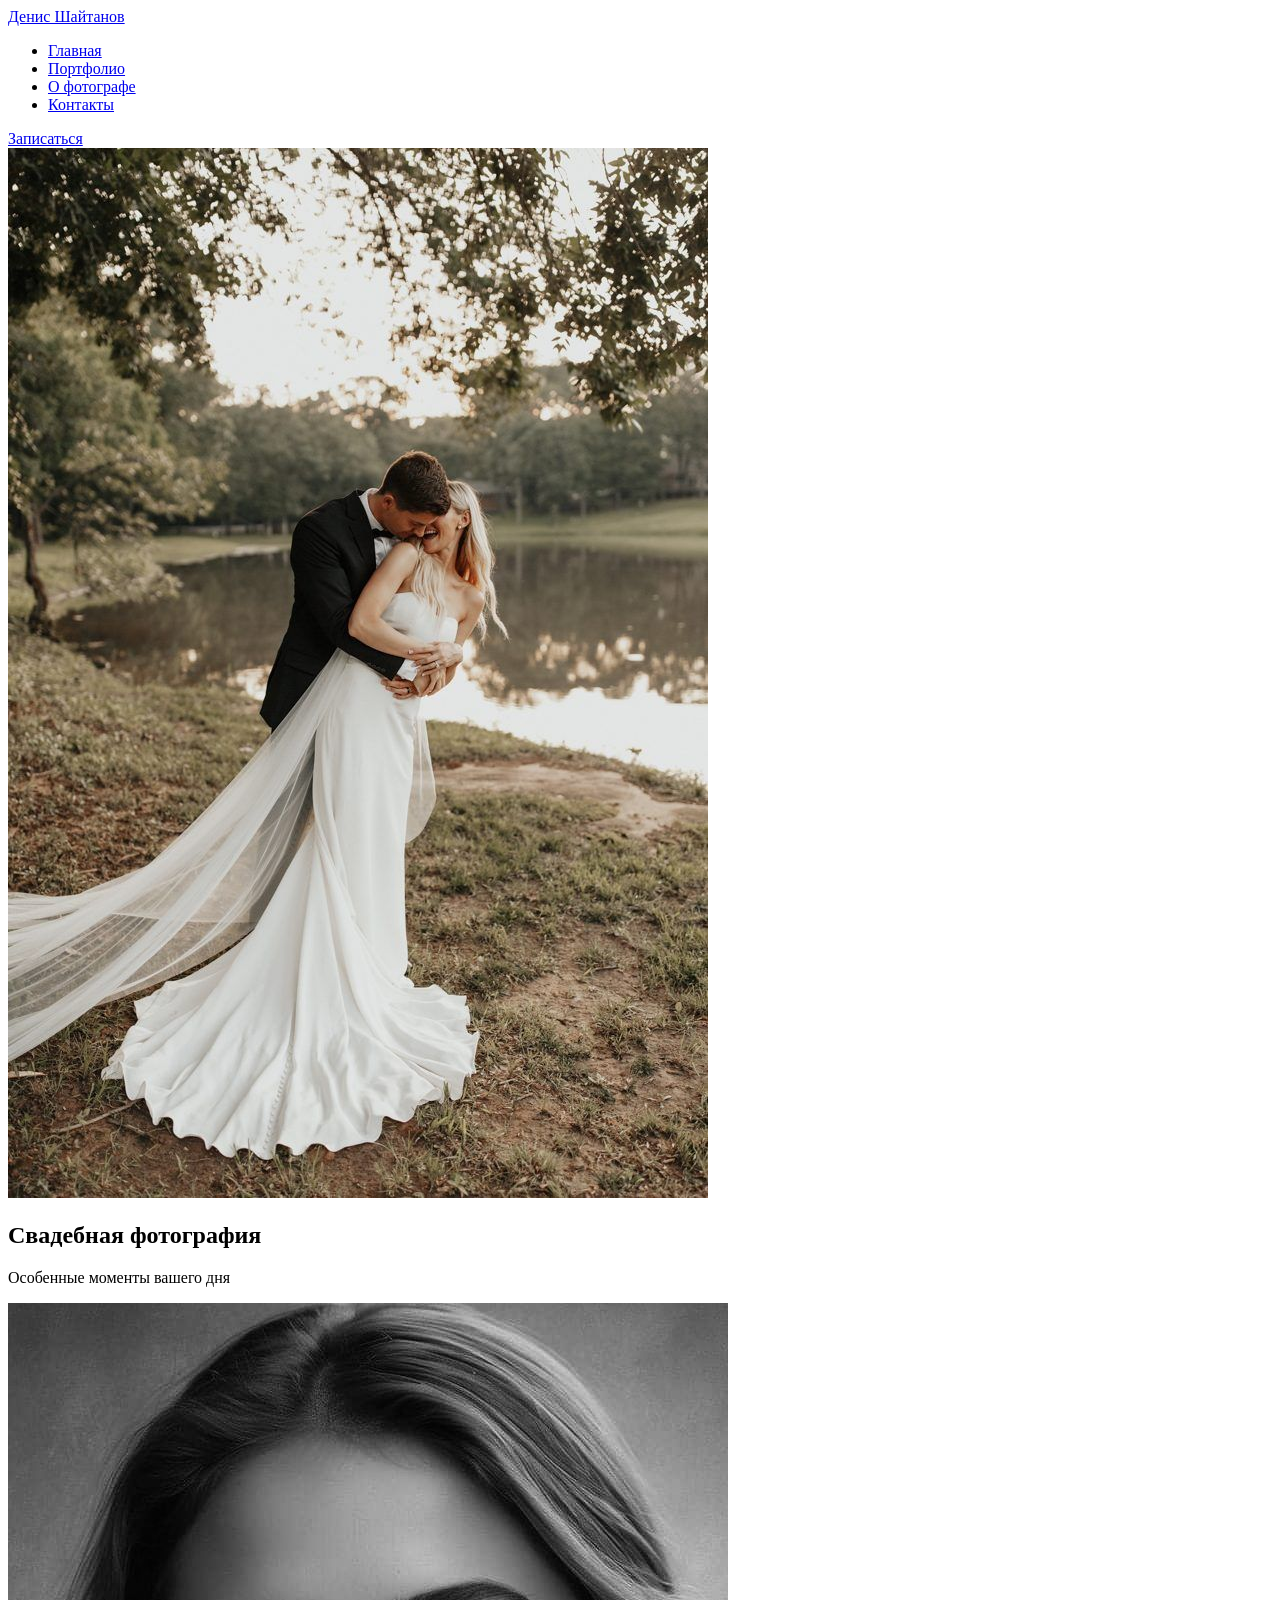
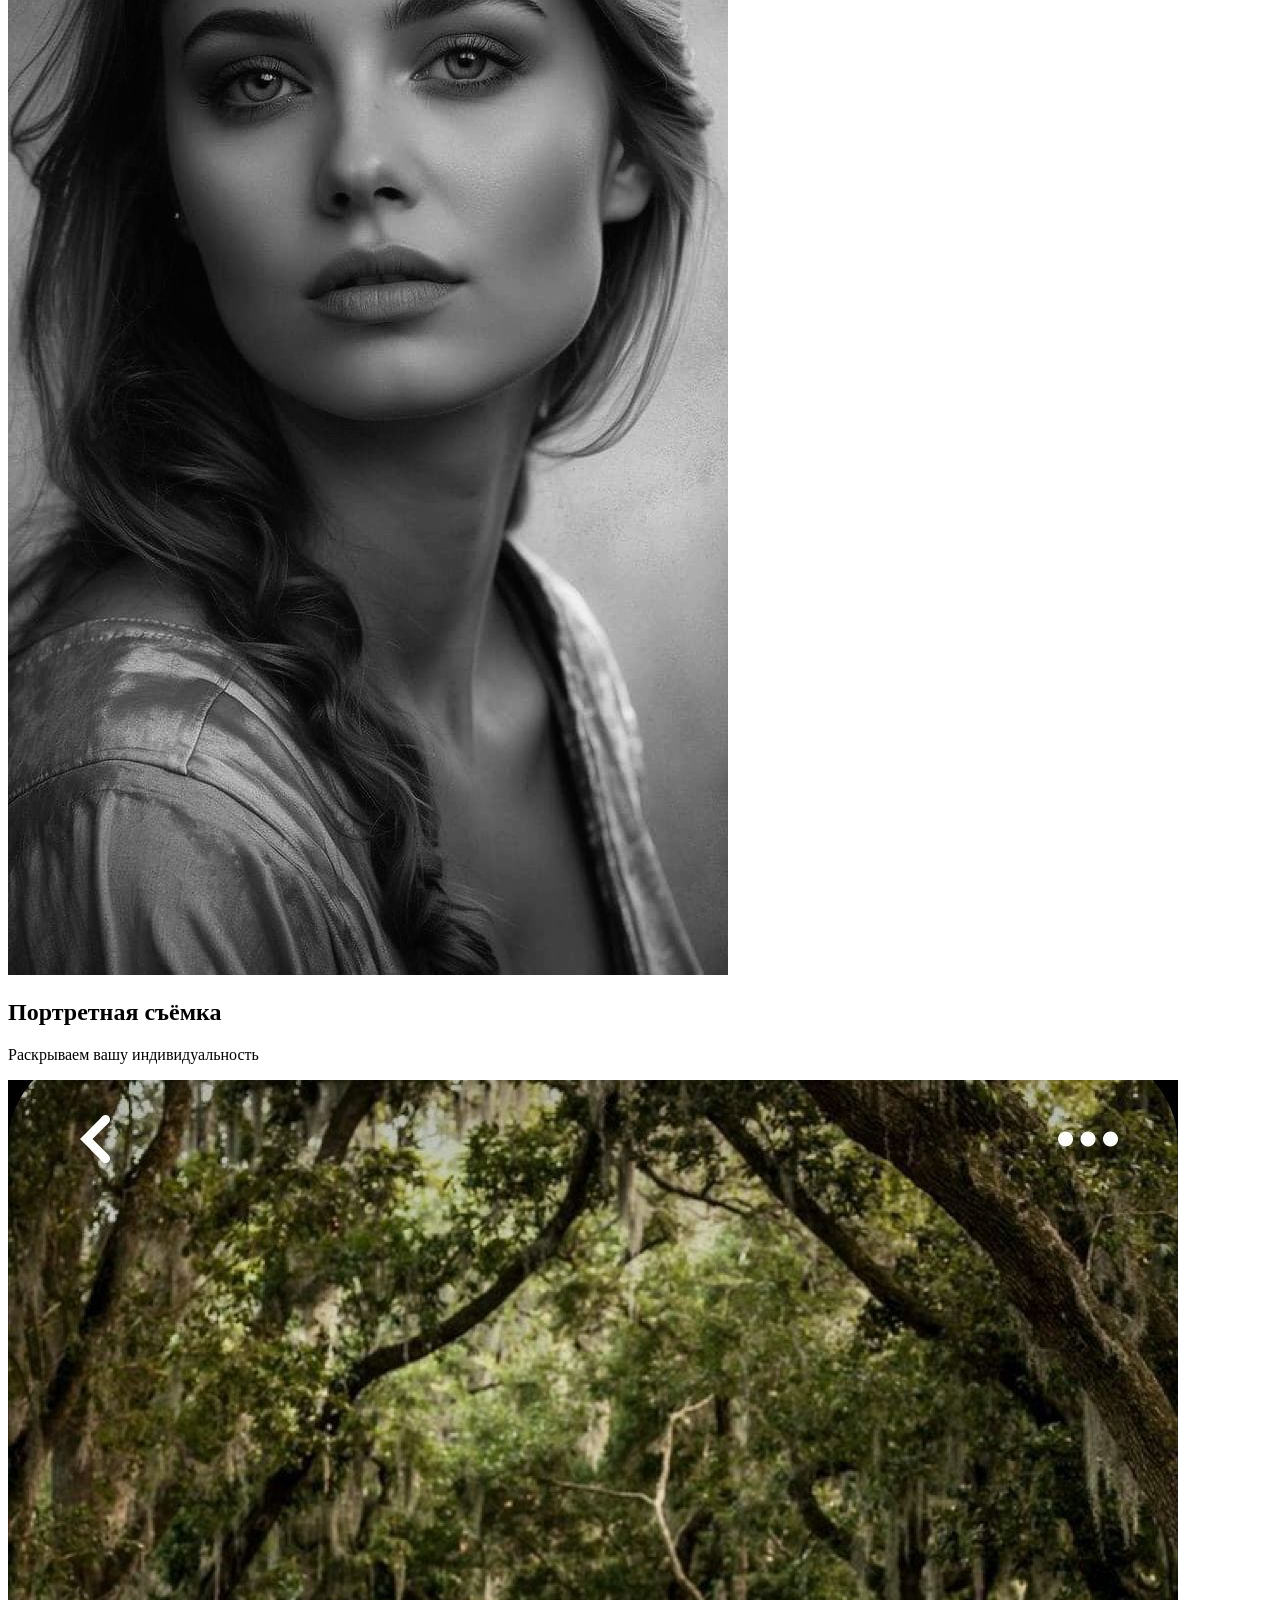
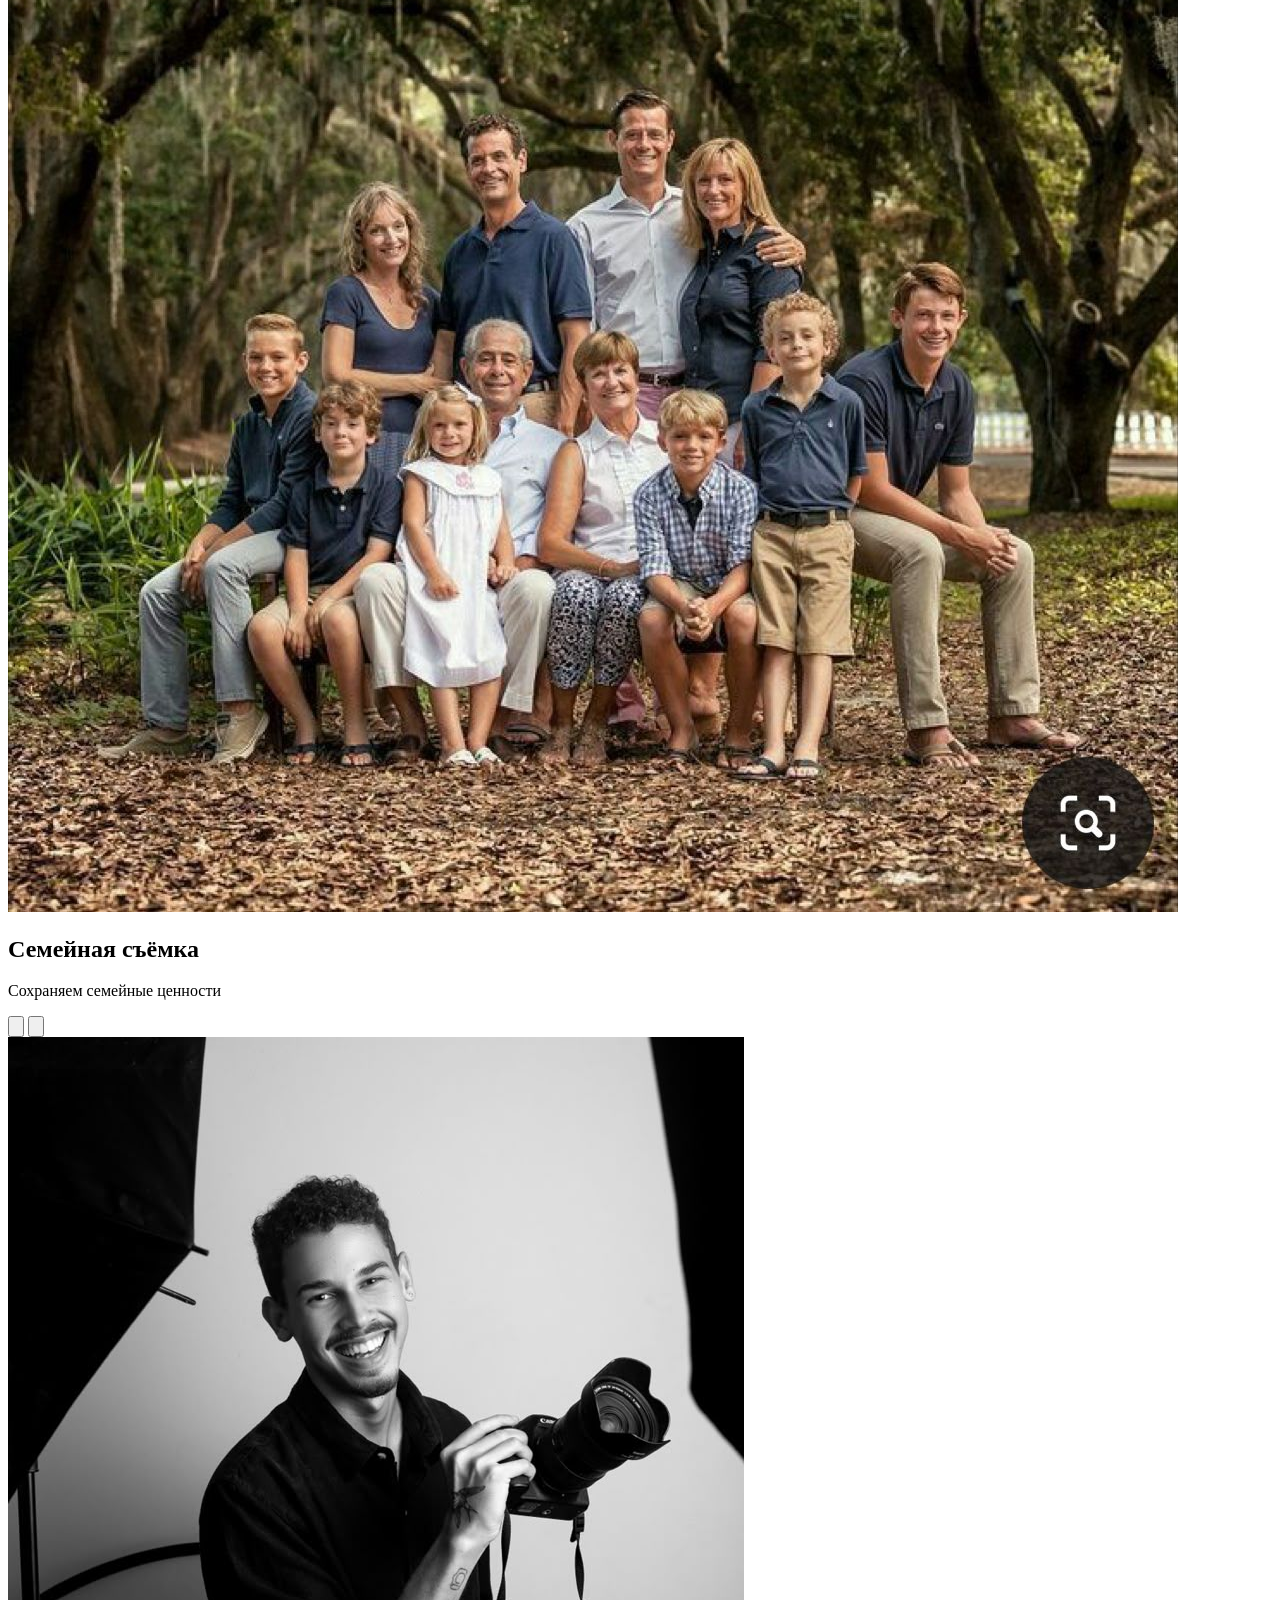
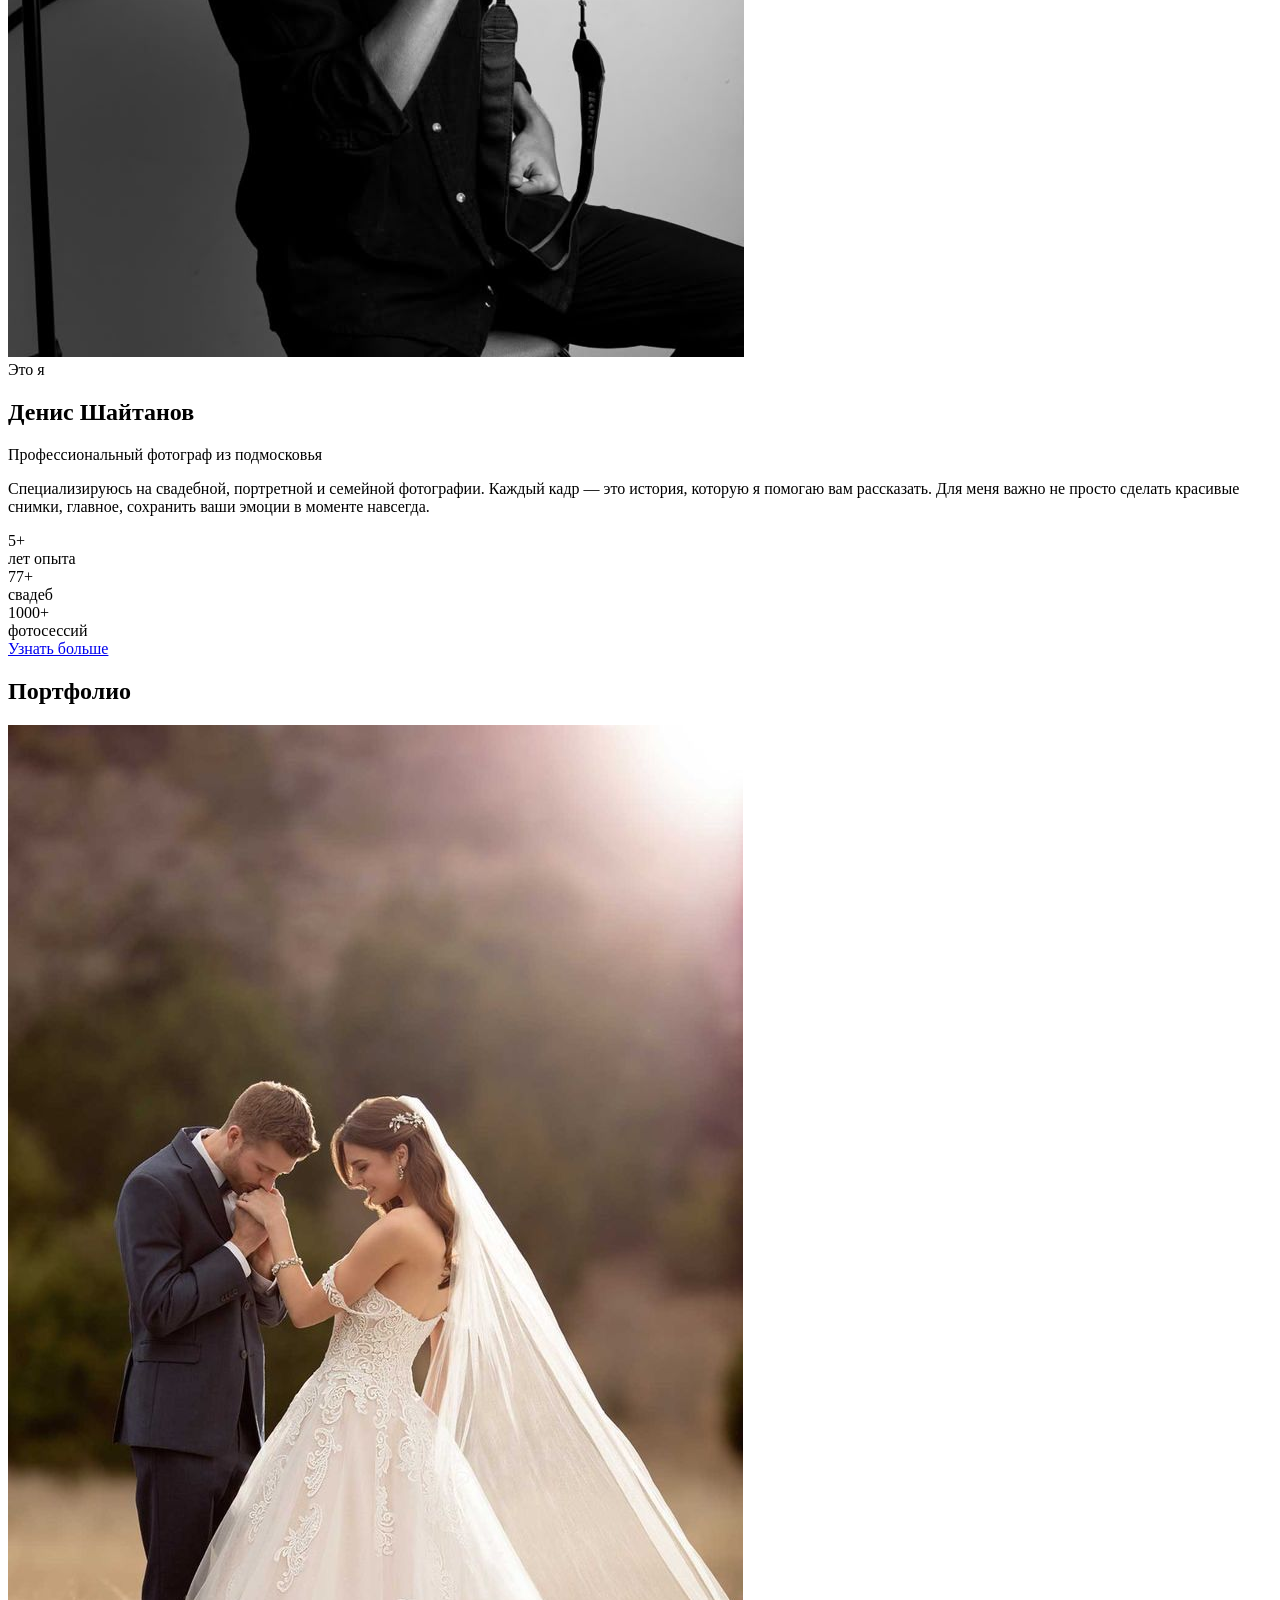
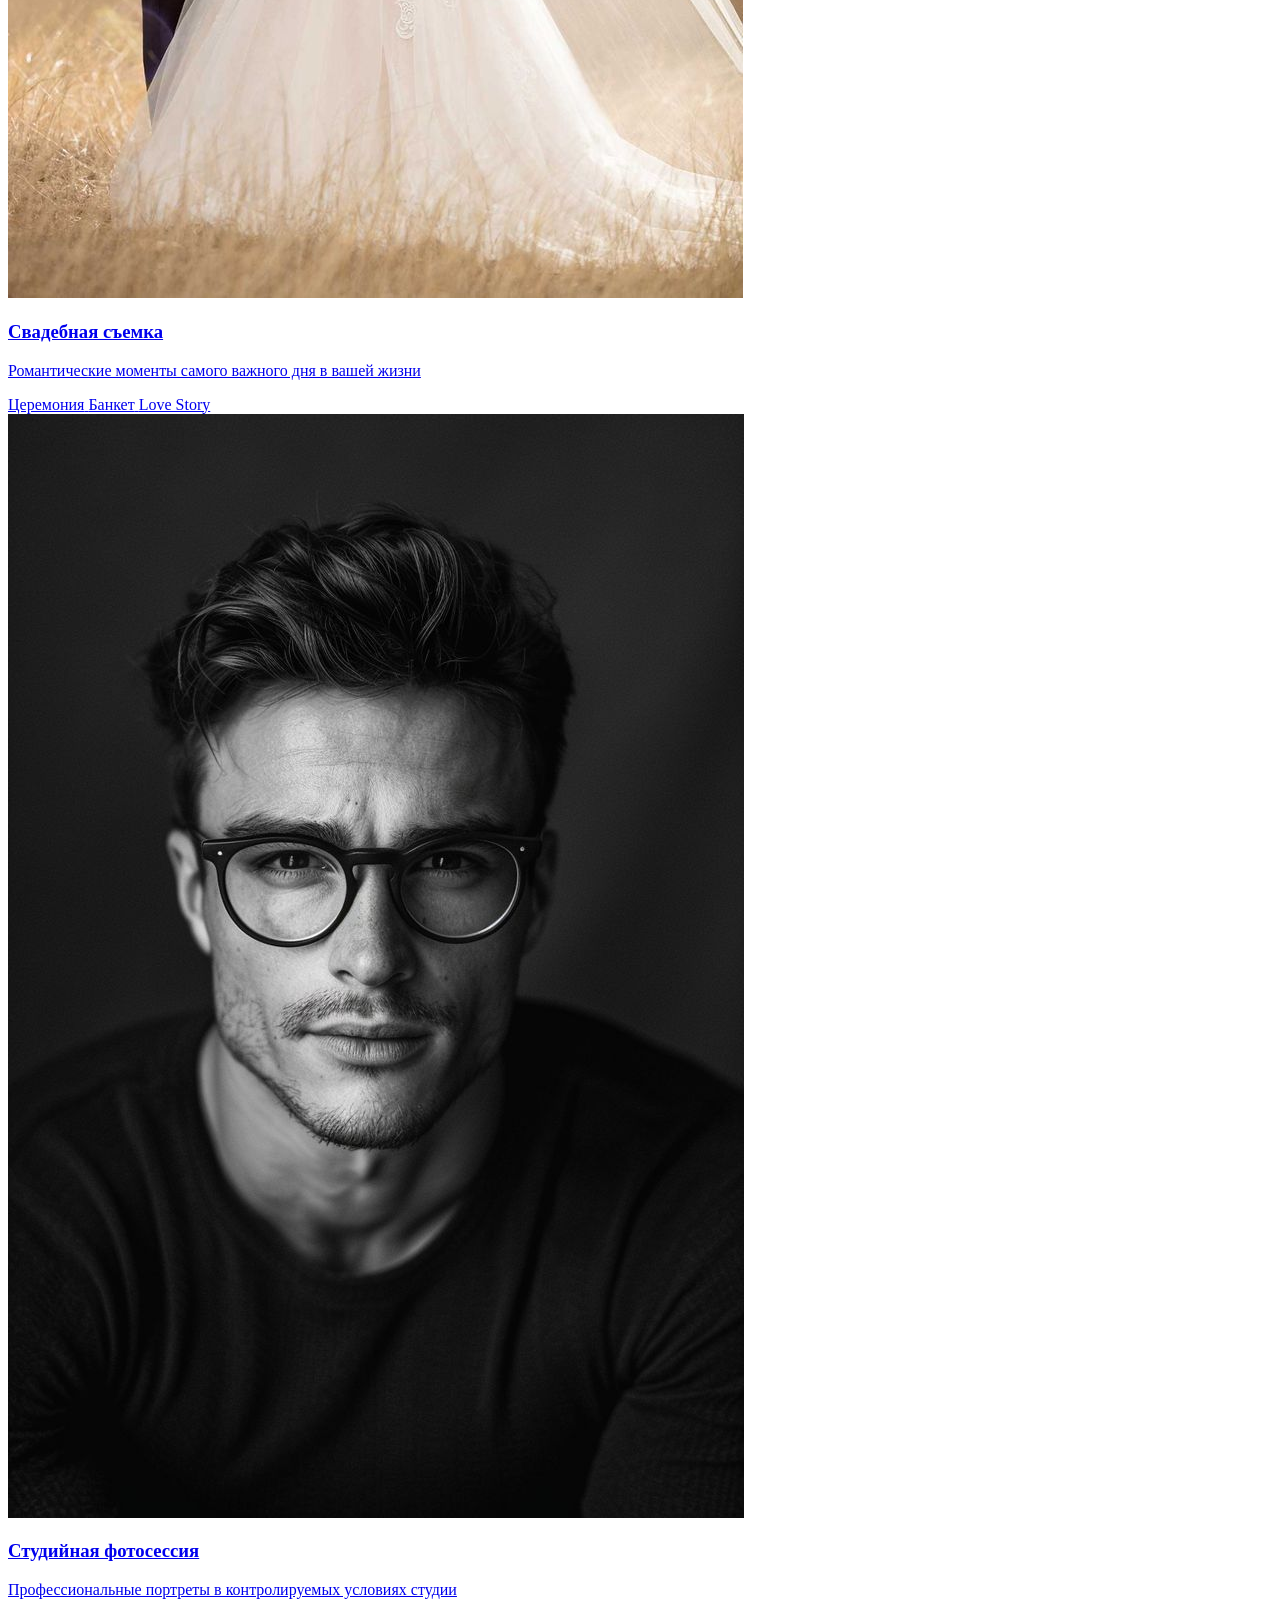
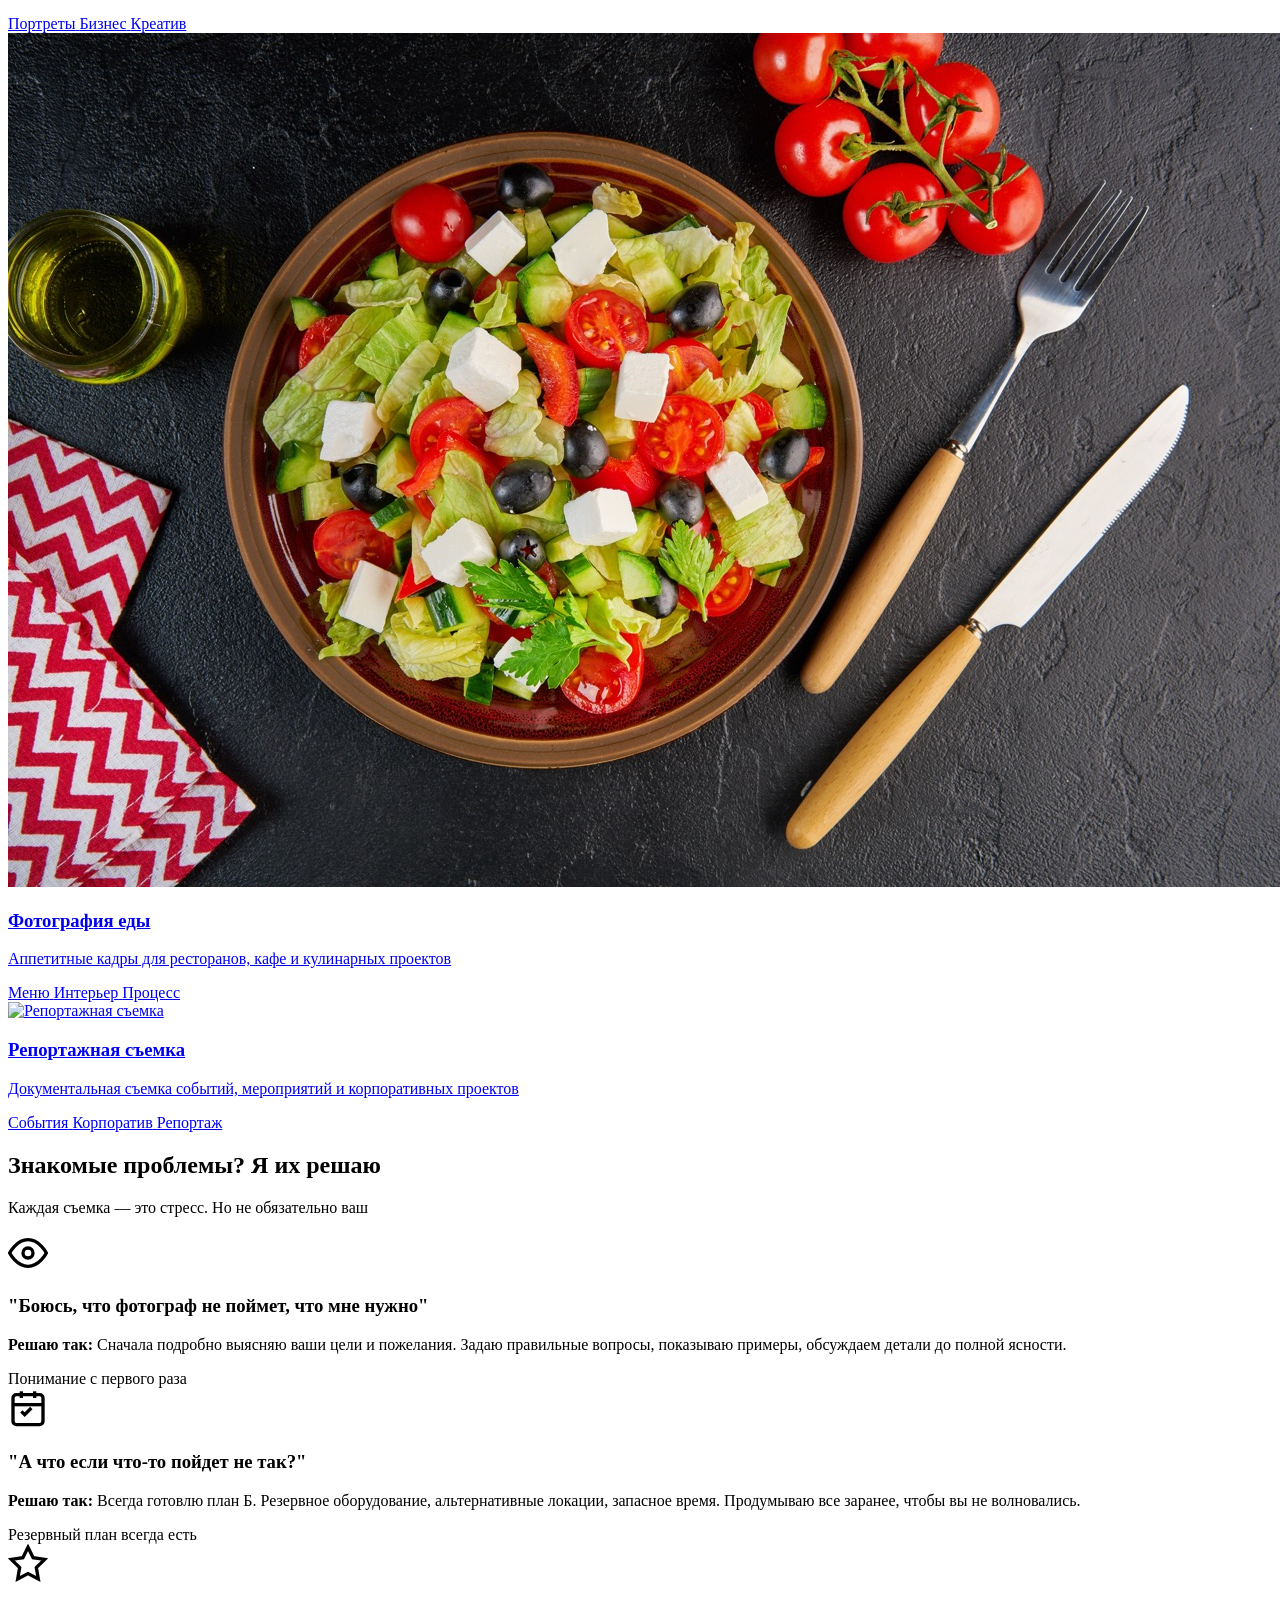
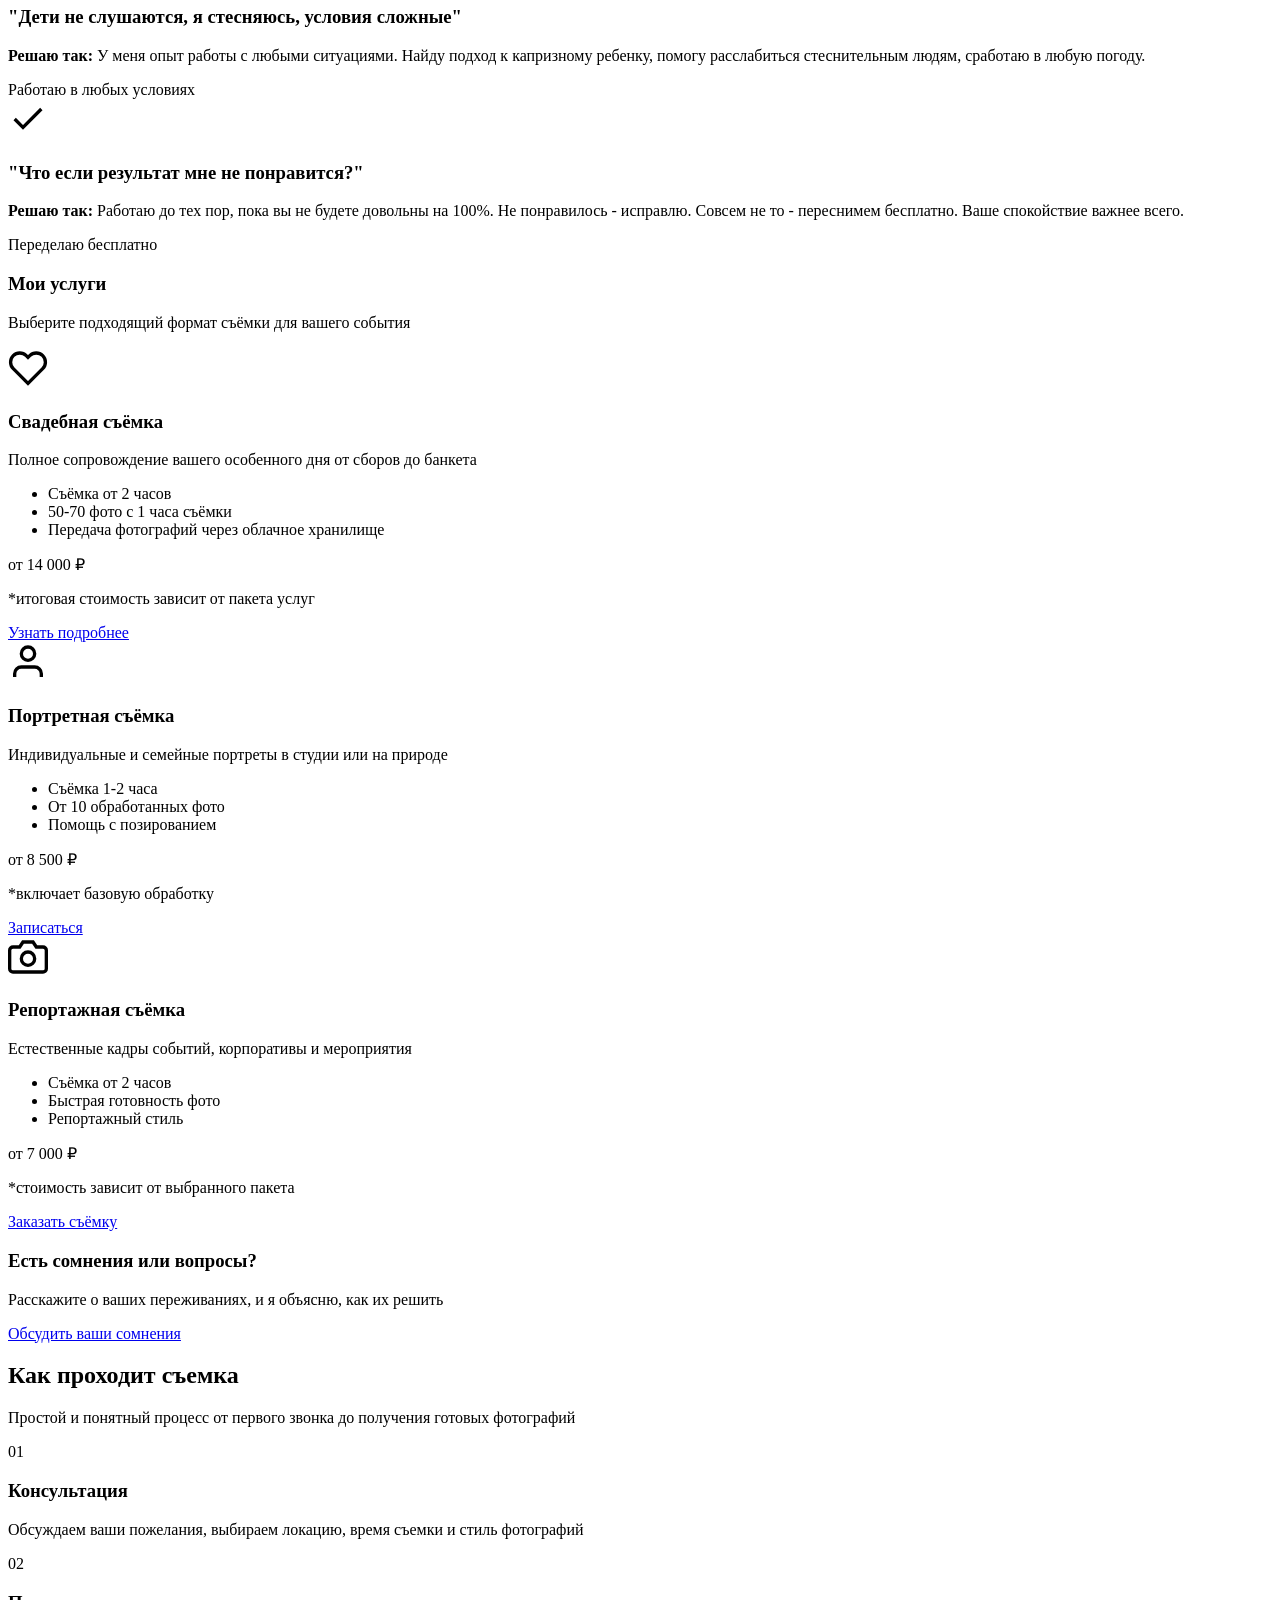
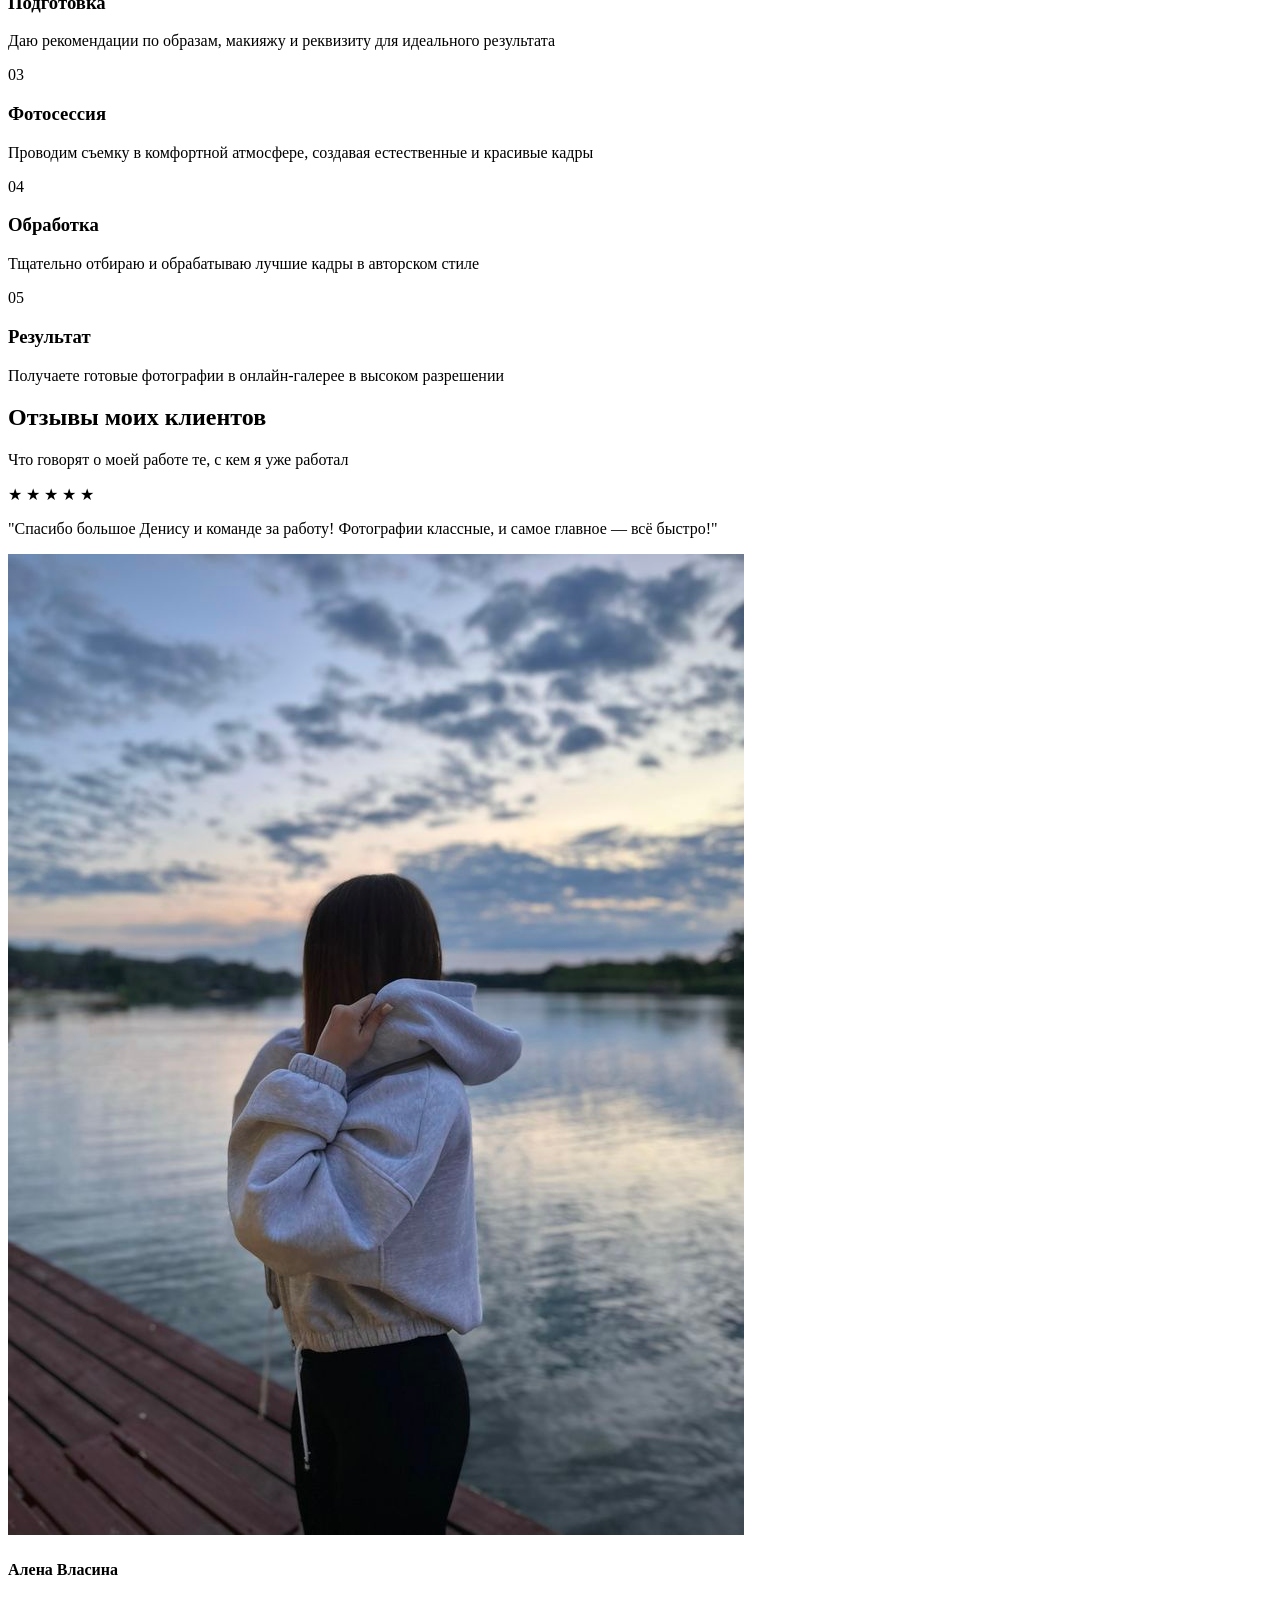
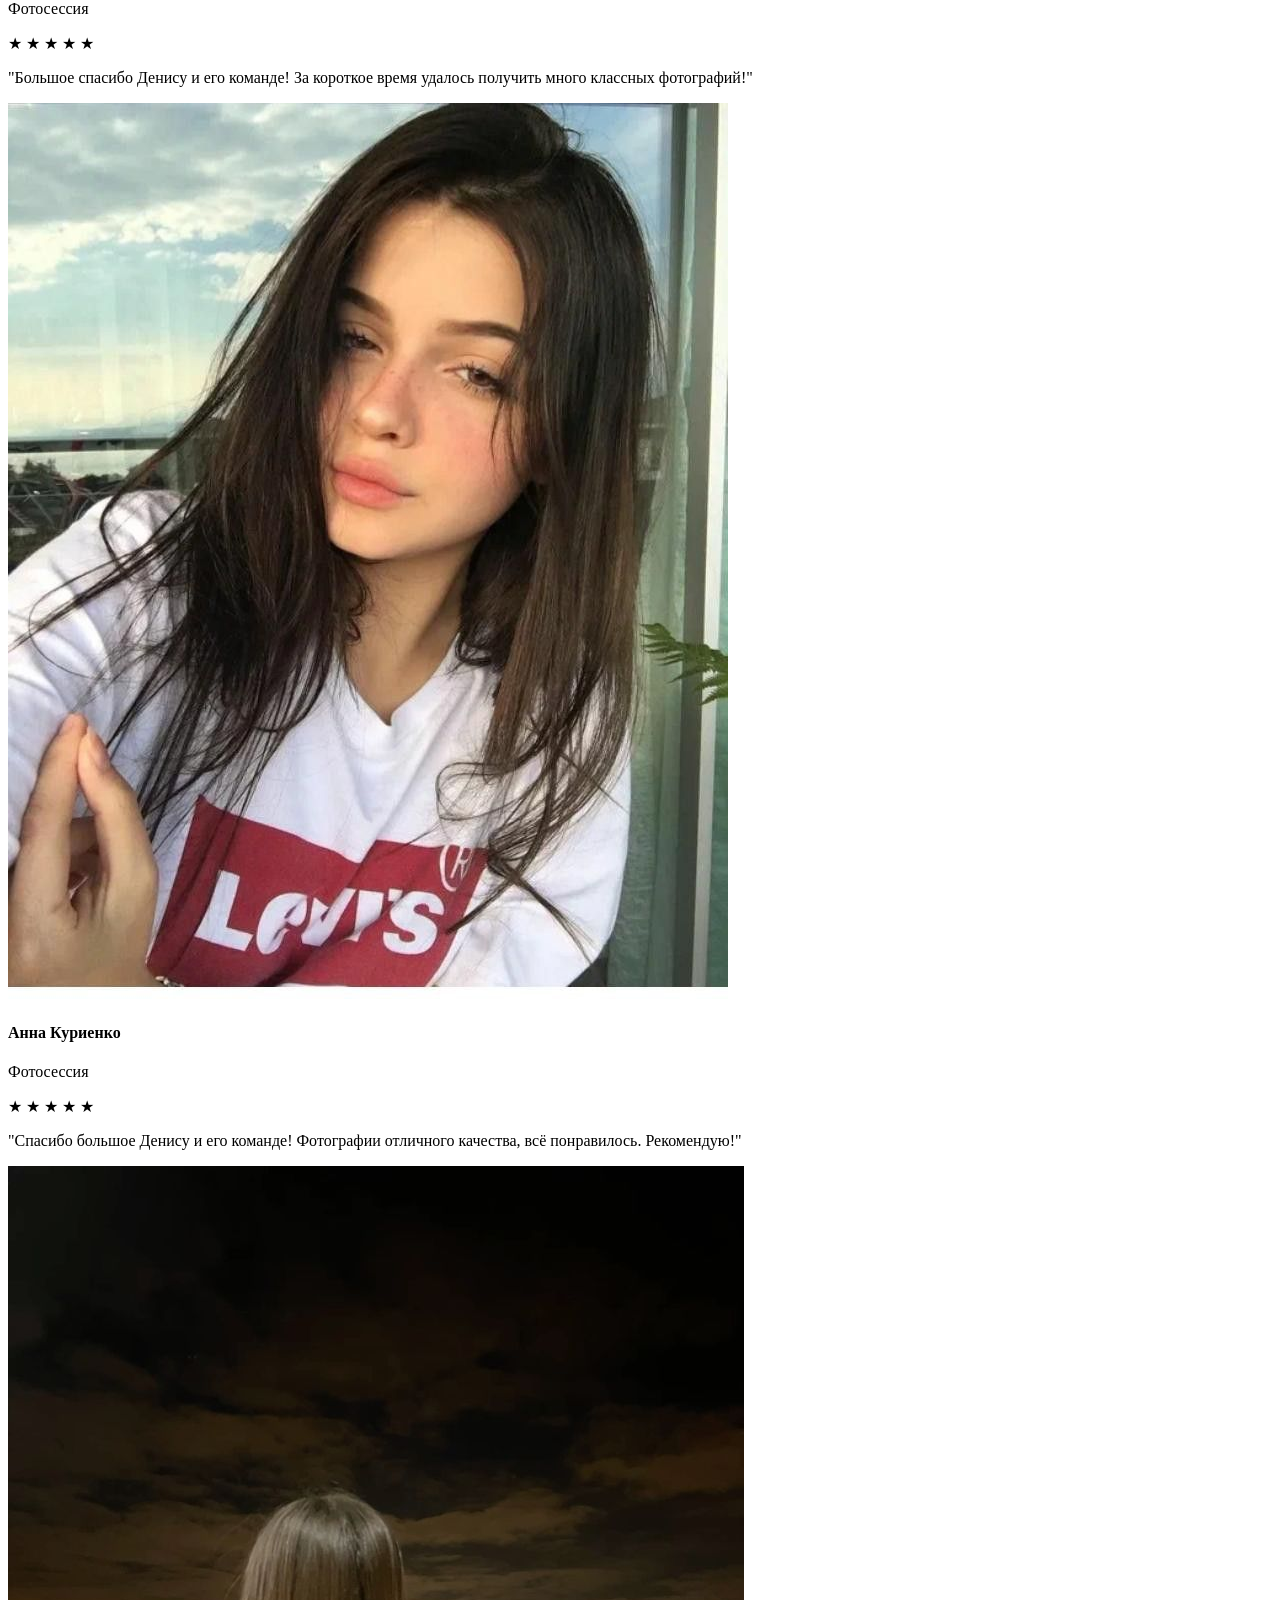
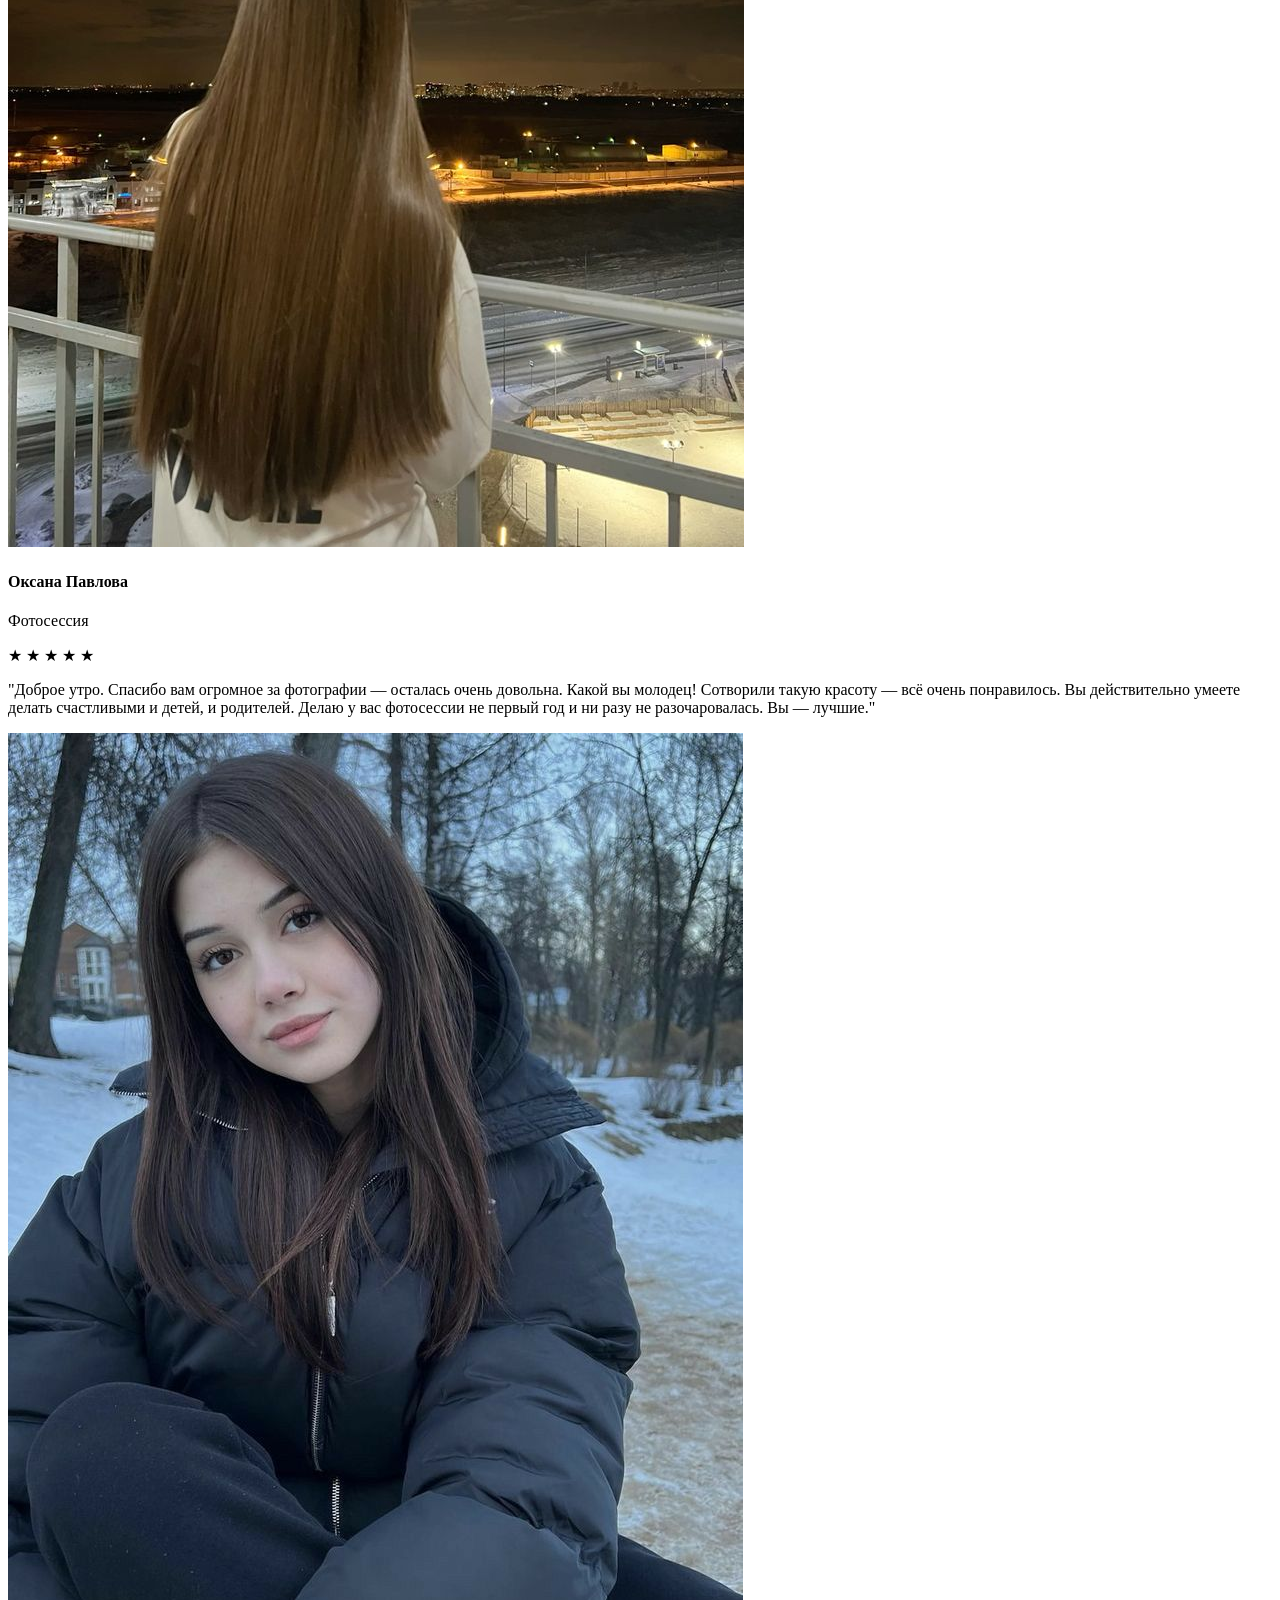
==== index.html @ 6d94c754 "Update index.html" ====
<!DOCTYPE html>
<html lang="ru">
  <head>
    <meta charset="UTF-8" />
    <meta name="viewport" content="width=device-width,initial-scale=1" />
    <title>
      Денис Шайтанов - Профессиональный фотограф в Королеве | Свадебная,
      портретная, фуд-фотография
    </title>

    <meta name="author" content="Денис Шайтанов" />
    <meta name="robots" content="index, follow" />
    <meta name="language" content="Russian" />
    <meta name="geo.region" content="RU-MOR" />
    <meta property="og:image:width" content="1200" />
    <meta property="og:image:height" content="630" />
    <link rel="icon" type="image/x-icon" href="favicon.ico" />
    <link rel="apple-touch-icon" href="apple-touch-icon.png" />
    <link rel="preconnect" href="https://fonts.googleapis.com" />
    <link rel="preconnect" href="https://fonts.gstatic.com" crossorigin />
 
    
    <link href="photo_Page-pet/css/main.f760dbf419c23b4b2b57.css" rel="stylesheet" />
  </head>
  <body>
    <header class="header">
      <div class="header__container">
        <div class="header__logo">
          <a href="index.html" class="header__logo-link"
            ><span class="header__logo-text">Денис Шайтанов</span></a
          >
        </div>
        <nav class="header__nav nav--underline">
          <ul class="nav__list">
            <li class="nav__item">
              <a href="index.html" class="nav__link nav__link--active"
                >Главная</a
              >
            </li>
            <li class="nav__item">
              <a href="#portfolio" class="nav__link">Портфолио</a>
            </li>
            <li class="nav__item">
              <a href="./pages/about.html" class="nav__link">О фотографе</a>
            </li>
            <li class="nav__item">
              <a href="#contacts" class="nav__link"
                >Контакты</a
              >
            </li>
          </ul>
        </nav>
        <div class="header__actions">
          <a href="#contacts" class="btn btn--primary"
            >Записаться</a
          >
        </div>
        
      </div>
    </header>
    <section class="slider">
      <div class="slider__container">
        <div class="slider__slide slider__slide--active">
          <div class="slider__image">
            
              <img
                src="images/slider/wedding-slide.jpg"
                alt="Свадебная фотография"
            />
          </div>
          <div class="slider__content">
            <h2 class="slider__title">Свадебная фотография</h2>
            <p class="slider__description">Особенные моменты вашего дня</p>
          </div>
        </div>
        <div class="slider__slide">
          <div class="slider__image">
            <img
            src="images/slider/portrait-slide.jpg"
            alt="Портретная фотография"
            />
          </div>
          <div class="slider__content">
            <h2 class="slider__title">Портретная съёмка</h2>
            <p class="slider__description">Раскрываем вашу индивидуальность</p>
          </div>
        </div>
        <div class="slider__slide">
          <div class="slider__image">
            <img
            src="images/slider/family-slide.jpg"
            alt="Семейная фотография"
            />
          </div>
          <div class="slider__content">
            <h2 class="slider__title">Семейная съёмка</h2>
            <p class="slider__description">Сохраняем семейные ценности</p>
          </div>
        </div>
      </div>
      <div class="slider__arrows">
        <button
          class="slider__arrow slider__arrow--prev"
          aria-label="Предыдущий слайд"
        >
          <svg
            viewBox="0 0 24 24"
            fill="none"
            stroke="currentColor"
            stroke-width="2"
          >
            <polyline points="15,18 9,12 15,6"></polyline>
          </svg>
        </button>
        <button
          class="slider__arrow slider__arrow--next"
          aria-label="Следующий слайд"
        >
          <svg
            viewBox="0 0 24 24"
            fill="none"
            stroke="currentColor"
            stroke-width="2"
          >
            <polyline points="9,18 15,12 9,6"></polyline>
          </svg>
        </button>
      </div>
      <div class="slider__indicators">
        <span
          class="slider__indicator slider__indicator--active"
          data-slide="0"
        ></span>
        <span class="slider__indicator" data-slide="1"></span>
        <span class="slider__indicator" data-slide="2"></span>
      </div>
    </section>
    <section class="about-home section section--light" id="about">
      <div class="container">
        <div class="about-home__content">
          <div class="about-home__photo animate-slide-in-left">
            <div
              class="about-home__photo-wrapper photo-lightbox"
              data-lightbox="home-photo"
            >
              <img
                src="images/about/photographer.jpg"
                alt="Денис Шайтанов"
                class="about-home__image"
              />
              <div class="photo-overlay">
                <div class="photo-overlay__icon">
                  
                  <span>Это я</span>
                </div>
              </div>
            </div>
          </div>
          <div class="about-home__info animate-slide-in-right delay-200">
            <h2 class="about-home__title">Денис Шайтанов</h2>
            <p class="about-home__subtitle">
              Профессиональный фотограф из подмосковья
            </p>
            <p class="about-home__text">
              Специализируюсь на свадебной, портретной и семейной фотографии.
              Каждый кадр — это история, которую я помогаю вам рассказать. Для
              меня важно не просто сделать красивые снимки, главное, сохранить ваши эмоции в моменте навсегда.
            </p>
            <div class="about-home__stats">
              <div class="about-home__stat">
                <div class="about-home__stat-number">5+</div>
                <div class="about-home__stat-label">лет опыта</div>
              </div>
              <div class="about-home__stat">
                <div class="about-home__stat-number">77+</div>
                <div class="about-home__stat-label">свадеб</div>
              </div>
              <div class="about-home__stat">
                <div class="about-home__stat-number">1000+</div>
                <div class="about-home__stat-label">фотосессий</div>
              </div>
            </div>
            <a href="#contacts" class="btn btn--primary"
              >Узнать больше</a
            >
          </div>
        </div>
      </div> 
    </section>
    <section class="portfolio-categories section" id="portfolio">
      <div class="container">
        <div class="portfolio-categories__header">
          <h2 class="section-title animate-fade-in-up">Портфолио</h2>
        </div>
        <div class="portfolio-categories__grid">
          <div class="portfolio-category animate-fade-in-up delay-200">
            <a
              href="pages/galleries/wedding.html"
              class="portfolio-category__link"
              ><div class="portfolio-category__image">
                <img
                  src="images/portfolio/wedding/wed.jpg"
                  alt="Свадебная фотосессия"
                  loading="lazy"
                />
              </div>
              <div class="portfolio-category__content">
                <h3 class="portfolio-category__title">Свадебная съемка</h3>
                <p class="portfolio-category__description">
                  Романтические моменты самого важного дня в вашей жизни
                </p>
                <div class="portfolio-category__features">
                  <span class="portfolio-category__feature">Церемония</span>
                  <span class="portfolio-category__feature">Банкет</span>
                  <span class="portfolio-category__feature">Love Story</span>
                </div>
              </div></a
            >
          </div>
          <div class="portfolio-category animate-fade-in-up delay-300">
            <a
              href="pages/galleries/studio.html"
              class="portfolio-category__link"
              ><div class="portfolio-category__image">
                <img
                  src="images/portfolio/stud/stud.jpg"
                  alt="Студийная фотосессия"
                  loading="lazy"
                />
              </div>
              <div class="portfolio-category__content">
                <h3 class="portfolio-category__title">Студийная фотосессия</h3>
                <p class="portfolio-category__description">
                  Профессиональные портреты в контролируемых условиях студии
                </p>
                <div class="portfolio-category__features">
                  <span class="portfolio-category__feature">Портреты</span>
                  <span class="portfolio-category__feature">Бизнес</span>
                  <span class="portfolio-category__feature">Креатив</span>
                </div>
              </div></a
            >
          </div>
          <div class="portfolio-category animate-fade-in-up delay-400">
            <a href="pages/galleries/food.html" class="portfolio-category__link"
              ><div class="portfolio-category__image">
                <img
                  src="images/portfolio/food/salat.jpeg"
                  alt="Фотография еды"
                  loading="lazy"
                />
              </div>
              <div class="portfolio-category__content">
                <h3 class="portfolio-category__title">Фотография еды</h3>
                <p class="portfolio-category__description">
                  Аппетитные кадры для ресторанов, кафе и кулинарных проектов
                </p>
                <div class="portfolio-category__features">
                  <span class="portfolio-category__feature">Меню</span>
                  <span class="portfolio-category__feature">Интерьер</span>
                  <span class="portfolio-category__feature">Процесс</span>
                </div>
              </div></a
            >
          </div>
          <div class="portfolio-category animate-fade-in-up delay-500">
            <a
              href="pages/galleries/reportage.html"
              class="portfolio-category__link"
              ><div class="portfolio-category__image">
                <img
                  src="images/portfolio/reportage/conf.jpg"
                  alt="Репортажная съемка"
                  loading="lazy"
                />
              </div>
              <div class="portfolio-category__content">
                <h3 class="portfolio-category__title">Репортажная съемка</h3>
                <p class="portfolio-category__description">
                  Документальная съемка событий, мероприятий и корпоративных
                  проектов
                </p>
                <div class="portfolio-category__features">
                  <span class="portfolio-category__feature">События</span>
                  <span class="portfolio-category__feature">Корпоратив</span>
                  <span class="portfolio-category__feature">Репортаж</span>
                </div>
              </div></a
            >
          </div>
        </div>
        
      </div>
    </section>
    
    <section class="services section" id="services">
      <div class="services__container">
        <div class="services__header">
          <h2 class="services__title section-title fade-in">
            Знакомые проблемы? Я их решаю
          </h2>
          <p class="services__subtitle section-subtitle fade-in">
            Каждая съемка — это стресс. Но не обязательно ваш
          </p>
        </div>
        <div class="approach__grid">
          <div class="approach-card slide-up">
            <div class="approach-card__icon">
              <svg
                width="40"
                height="40"
                viewBox="0 0 24 24"
                fill="none"
                stroke="currentColor"
                stroke-width="2"
              >
                <path d="M1 12s4-8 11-8 11 8 11 8-4 8-11 8-11-8-11-8z" />
                <circle cx="12" cy="12" r="3" />
              </svg>
            </div>
            <div class="approach-card__content">
              <h3 class="approach-card__title">
                "Боюсь, что фотограф не поймет, что мне нужно"
              </h3>
              <p class="approach-card__description">
                <strong>Решаю так:</strong> Сначала подробно выясняю ваши цели и
                пожелания. Задаю правильные вопросы, показываю примеры,
                обсуждаем детали до полной ясности.
              </p>
              <div class="approach-card__guarantee">
                <span class="guarantee-badge-mini"
                  >Понимание с первого раза</span
                >
              </div>
            </div>
          </div>
          <div
            class="approach-card slide-up"
            data-aos="fade-up"
            data-aos-delay="100"
          >
            <div class="approach-card__icon">
              <svg
                width="40"
                height="40"
                viewBox="0 0 24 24"
                fill="none"
                stroke="currentColor"
                stroke-width="2"
              >
                <rect x="3" y="4" width="18" height="18" rx="2" ry="2" />
                <line x1="16" y1="2" x2="16" y2="6" />
                <line x1="8" y1="2" x2="8" y2="6" />
                <line x1="3" y1="10" x2="21" y2="10" />
                <path d="M8 14l2 2 4-4" />
              </svg>
            </div>
            <div class="approach-card__content">
              <h3 class="approach-card__title">
                "А что если что-то пойдет не так?"
              </h3>
              <p class="approach-card__description">
                <strong>Решаю так:</strong> Всегда готовлю план Б. Резервное
                оборудование, альтернативные локации, запасное время. Продумываю
                все заранее, чтобы вы не волновались.
              </p>
              <div class="approach-card__guarantee">
                <span class="guarantee-badge-mini"
                  >Резервный план всегда есть</span
                >
              </div>
            </div>
          </div>
          <div
            class="approach-card slide-up"
            data-aos="fade-up"
            data-aos-delay="200"
          >
            <div class="approach-card__icon">
              <svg
                width="40"
                height="40"
                viewBox="0 0 24 24"
                fill="none"
                stroke="currentColor"
                stroke-width="2"
              >
                <path
                  d="M12 2l3.09 6.26L22 9.27l-5 4.87 1.18 6.88L12 17.77l-6.18 3.25L7 14.14 2 9.27l6.91-1.01L12 2z"
                />
              </svg>
            </div>
            <div class="approach-card__content">
              <h3 class="approach-card__title">
                "Дети не слушаются, я стесняюсь, условия сложные"
              </h3>
              <p class="approach-card__description">
                <strong>Решаю так:</strong> У меня опыт работы с любыми
                ситуациями. Найду подход к капризному ребенку, помогу
                расслабиться стеснительным людям, сработаю в любую погоду.
              </p>
              <div class="approach-card__guarantee">
                <span class="guarantee-badge-mini"
                  >Работаю в любых условиях</span
                >
              </div>
            </div>
          </div>
          <div
            class="approach-card slide-up"
            data-aos="fade-up"
            data-aos-delay="300"
          >
            <div class="approach-card__icon">
              <svg
                width="40"
                height="40"
                viewBox="0 0 24 24"
                fill="none"
                stroke="currentColor"
                stroke-width="2"
              >
                <polyline points="20,6 9,17 4,12" />
              </svg>
            </div>
            <div class="approach-card__content">
              <h3 class="approach-card__title">
                "Что если результат мне не понравится?"
              </h3>
              <p class="approach-card__description">
                <strong>Решаю так:</strong> Работаю до тех пор, пока вы не
                будете довольны на 100%. Не понравилось - исправлю. Совсем не то
                - переснимем бесплатно. Ваше спокойствие важнее всего.
              </p>
              <div class="approach-card__guarantee">
                <span class="guarantee-badge-mini">Переделаю бесплатно</span>
              </div>
            </div>
          </div>
        </div>
        <div class="services__services-title">
          <h3>Мои услуги</h3>
          <p>Выберите подходящий формат съёмки для вашего события</p>
        </div>
        <div class="services__grid">
          <div class="service-card">
            <div class="service-card__icon">
              <svg
                width="40"
                height="40"
                viewBox="0 0 24 24"
                fill="none"
                stroke="currentColor"
                stroke-width="2"
              >
                <path
                  d="M20.84 4.61a5.5 5.5 0 0 0-7.78 0L12 5.67l-1.06-1.06a5.5 5.5 0 0 0-7.78 7.78l1.06 1.06L12 21.23l7.78-7.78 1.06-1.06a5.5 5.5 0 0 0 0-7.78z"
                />
              </svg>
            </div>
            <h3 class="service-card__title">Свадебная съёмка</h3>
            <p class="service-card__description">
              Полное сопровождение вашего особенного дня от сборов до банкета
            </p>
            <ul class="service-card__features">
              <li class="service-card__feature">Съёмка от 2 часов</li>
              <li class="service-card__feature">50-70 фото с 1 часа съёмки</li>
              <li class="service-card__feature">
                Передача фотографий через облачное хранилище
              </li>
            </ul>
            <div class="service-card__price">от 14 000 ₽</div>
            <p class="service-card__price-note">
              *итоговая стоимость зависит от пакета услуг
            </p>
            <a
              href="pages/contact/contact.html"
              class="service-card__action btn btn--primary"
              >Узнать подробнее</a
            >
          </div>
          <div class="service-card">
            <div class="service-card__icon">
              <svg
                width="40"
                height="40"
                viewBox="0 0 24 24"
                fill="none"
                stroke="currentColor"
                stroke-width="2"
              >
                <path d="M20 21v-2a4 4 0 0 0-4-4H8a4 4 0 0 0-4 4v2" />
                <circle cx="12" cy="7" r="4" />
              </svg>
            </div>
            <h3 class="service-card__title">Портретная съёмка</h3>
            <p class="service-card__description">
              Индивидуальные и семейные портреты в студии или на природе
            </p>
            <ul class="service-card__features">
              <li class="service-card__feature">Съёмка 1-2 часа</li>
              <li class="service-card__feature">От 10 обработанных фото</li>
              <li class="service-card__feature">Помощь с позированием</li>
            </ul>
            <div class="service-card__price">от 8 500 ₽</div>
            <p class="service-card__price-note">*включает базовую обработку</p>
            <a
              href="pages/contact/contact.html"
              class="service-card__action btn btn--primary"
              >Записаться</a
            >
          </div>
          <div class="service-card">
            <div class="service-card__icon">
              <svg
                width="40"
                height="40"
                viewBox="0 0 24 24"
                fill="none"
                stroke="currentColor"
                stroke-width="2"
              >
                <path
                  d="M23 19a2 2 0 0 1-2 2H3a2 2 0 0 1-2-2V8a2 2 0 0 1 2-2h4l2-3h6l2 3h4a2 2 0 0 1 2 2v11z"
                />
                <circle cx="12" cy="13" r="4" />
              </svg>
            </div>
            <h3 class="service-card__title">Репортажная съёмка</h3>
            <p class="service-card__description">
              Естественные кадры событий, корпоративы и мероприятия
            </p>
            <ul class="service-card__features">
              <li class="service-card__feature">Съёмка от 2 часов</li>
              <li class="service-card__feature">Быстрая готовность фото</li>
              <li class="service-card__feature">Репортажный стиль</li>
            </ul>
            <div class="service-card__price">от 7 000 ₽</div>
            <p class="service-card__price-note">
              *стоимость зависит от выбранного пакета
            </p>
            <a
              href="pages/contact/contact.html"
              class="service-card__action btn btn--primary"
              >Заказать съёмку</a
            >
          </div>
        </div>
        
        <div class="approach__cta">
          <div class="approach__cta-content">
            <h3 class="approach__cta-title">Есть сомнения или вопросы?</h3>
            <p class="approach__cta-text">
              Расскажите о ваших переживаниях, и я объясню, как их решить
            </p>
            <a
              href="#contacts"
              class="btn btn--primary btn--large"
              >Обсудить ваши сомнения</a
            >
          </div>
        </div>
        
      </div>
    </section>
    <section class="process section" id="process">
      <div class="process__container">
        <div class="process__header">
          <h2 class="process__title section-title fade-in">
            Как проходит съемка
          </h2>
          <p class="process__subtitle section-subtitle fade-in">
            Простой и понятный процесс от первого звонка до получения готовых
            фотографий
          </p>
        </div>
        <div class="process__steps">
          <div
            class="process-step slide-left"
            data-aos="fade-right"
            data-aos-delay="100"
          >
            <div class="process-step__number">01</div>
            <div class="process-step__content">
              <h3 class="process-step__title">Консультация</h3>
              <p class="process-step__description">
                Обсуждаем ваши пожелания, выбираем локацию, время съемки и стиль
                фотографий
              </p>
            </div>
          </div>
          <div
            class="process-step slide-right"
            data-aos="fade-left"
            data-aos-delay="200"
          >
            <div class="process-step__number">02</div>
            <div class="process-step__content">
              <h3 class="process-step__title">Подготовка</h3>
              <p class="process-step__description">
                Даю рекомендации по образам, макияжу и реквизиту для идеального
                результата
              </p>
            </div>
          </div>
          <div
            class="process-step slide-left"
            data-aos="fade-right"
            data-aos-delay="300"
          >
            <div class="process-step__number">03</div>
            <div class="process-step__content">
              <h3 class="process-step__title">Фотосессия</h3>
              <p class="process-step__description">
                Проводим съемку в комфортной атмосфере, создавая естественные и
                красивые кадры
              </p>
            </div>
          </div>
          <div
            class="process-step slide-right"
            data-aos="fade-left"
            data-aos-delay="400"
          >
            <div class="process-step__number">04</div>
            <div class="process-step__content">
              <h3 class="process-step__title">Обработка</h3>
              <p class="process-step__description">
                Тщательно отбираю и обрабатываю лучшие кадры в авторском стиле
              </p>
            </div>
          </div>
          <div
            class="process-step slide-left"
            data-aos="fade-right"
            data-aos-delay="500"
          >
            <div class="process-step__number">05</div>
            <div class="process-step__content">
              <h3 class="process-step__title">Результат</h3>
              <p class="process-step__description">
                Получаете готовые фотографии в онлайн-галерее в высоком
                разрешении
              </p>
            </div>
          </div>
        </div>
      </div>
    </section>
    <section class="testimonials section">
      <div class="testimonials__container">
        <div class="testimonials__header">
          <h2 class="testimonials__title section-title fade-in">
            Отзывы моих клиентов
          </h2>
          <p class="testimonials__subtitle section-subtitle fade-in">
            Что говорят о моей работе те, с кем я уже работал
          </p>
        </div>
        <div class="testimonials__slider">
          <div
            class="testimonial-card zoom-in"
            data-aos="zoom-in"
            data-aos-delay="100"
          >
            <div class="testimonial-card__content">
              <div class="testimonial-card__rating">
                <span class="testimonial-card__star">★</span>
                <span class="testimonial-card__star">★</span>
                <span class="testimonial-card__star">★</span>
                <span class="testimonial-card__star">★</span>
                <span class="testimonial-card__star">★</span>
              </div>
              <p class="testimonial-card__text">
                "Спасибо большое Денису и команде за работу! Фотографии
                классные, и самое главное — всё быстро!"
              </p>
            </div>
            <div class="testimonial-card__author">
              <div class="testimonial-card__avatar">
                <img
                  src="images/feedback/alena.jpg"
                  alt="Венера Батршина"
                  class="progressive-image"
                />
              </div>
              <div class="testimonial-card__info">
                <h4 class="testimonial-card__name">Алена Власина</h4>
                <p class="testimonial-card__service">Фотосессия</p>
              </div>
            </div>
          </div>
          <div
            class="testimonial-card zoom-in"
            data-aos="zoom-in"
            data-aos-delay="200"
          >
            <div class="testimonial-card__content">
              <div class="testimonial-card__rating">
                <span class="testimonial-card__star">★</span>
                <span class="testimonial-card__star">★</span>
                <span class="testimonial-card__star">★</span>
                <span class="testimonial-card__star">★</span>
                <span class="testimonial-card__star">★</span>
              </div>
              <p class="testimonial-card__text">
                "Большое спасибо Денису и его команде! За короткое время
                удалось получить много классных фотографий!"
              </p>
            </div>
            <div class="testimonial-card__author">
              <div class="testimonial-card__avatar">
                <img
                  src="images/feedback/anna.jpg"
                  alt="Карина Храмова"
                  class="progressive-image"
                />
              </div>
              <div class="testimonial-card__info">
                <h4 class="testimonial-card__name">Анна Куриенко</h4>
                <p class="testimonial-card__service">Фотосессия</p>
              </div>
            </div>
          </div>
          <div
            class="testimonial-card zoom-in"
            data-aos="zoom-in"
            data-aos-delay="300"
          >
            <div class="testimonial-card__content">
              <div class="testimonial-card__rating">
                <span class="testimonial-card__star">★</span>
                <span class="testimonial-card__star">★</span>
                <span class="testimonial-card__star">★</span>
                <span class="testimonial-card__star">★</span>
                <span class="testimonial-card__star">★</span>
              </div>
              <p class="testimonial-card__text">
                "Спасибо большое Денису и его команде! Фотографии отличного
                качества, всё понравилось. Рекомендую!"
              </p>
            </div>
            <div class="testimonial-card__author">
              <div class="testimonial-card__avatar">
                <img
                  src="images/feedback/oksana.jpg"
                  alt="Алёна Лукьянова"
                  class="progressive-image"
                />
              </div>
              <div class="testimonial-card__info">
                <h4 class="testimonial-card__name">Оксана Павлова</h4>
                <p class="testimonial-card__service">Фотосессия</p>
              </div>
            </div>
          </div>
          <div
            class="testimonial-card zoom-in"
            data-aos="zoom-in"
            data-aos-delay="400"
          >
            <div class="testimonial-card__content">
              <div class="testimonial-card__rating">
                <span class="testimonial-card__star">★</span>
                <span class="testimonial-card__star">★</span>
                <span class="testimonial-card__star">★</span>
                <span class="testimonial-card__star">★</span>
                <span class="testimonial-card__star">★</span>
              </div>
              <p class="testimonial-card__text">
                "Доброе утро. Спасибо вам огромное за фотографии — осталась
                очень довольна. Какой вы молодец! Сотворили такую красоту — всё
                очень понравилось. Вы действительно умеете делать счастливыми и
                детей, и родителей. Делаю у вас фотосессии не первый год и ни
                разу не разочаровалась. Вы — лучшие."
              </p>
            </div>
            <div class="testimonial-card__author">
              <div class="testimonial-card__avatar">
                <img
                  src="images/feedback/vera.jpg"
                  alt="Алина Хальзова"
                  class="progressive-image"
                />
              </div>
              <div class="testimonial-card__info">
                <h4 class="testimonial-card__name">Вера Ведищева</h4>
                <p class="testimonial-card__service">Семейная фотосессия</p>
              </div>
            </div>
          </div>
          
        <div class="testimonials__navigation">
          <button
            class="testimonials__nav-btn testimonials__nav-btn--prev"
            aria-label="Предыдущий отзыв"
          >
            <svg
              width="24"
              height="24"
              viewBox="0 0 24 24"
              fill="none"
              stroke="currentColor"
              stroke-width="2"
            >
              <polyline points="15,18 9,12 15,6"></polyline>
            </svg>
          </button>
          <button
            class="testimonials__nav-btn testimonials__nav-btn--next"
            aria-label="Следующий отзыв"
          >
            <svg
              width="24"
              height="24"
              viewBox="0 0 24 24"
              fill="none"
              stroke="currentColor"
              stroke-width="2"
            >
              <polyline points="9,18 15,12 9,6"></polyline>
            </svg>
          </button>
        </div>
      </div>
    </section>
    <section class="faq section">
      <div class="faq__container">
        <div class="faq__header">
          <h2 class="faq__title section-title fade-in">Частые вопросы</h2>
          <p class="faq__subtitle section-subtitle fade-in">
            Ответы на самые популярные вопросы, которые часто возникают у клиентов
          </p>
        </div>
        <div class="faq__list">
          <div
            class="faq-item slide-up"
            data-aos="fade-up"
            data-aos-delay="100"
          >
            <button class="faq-item__trigger" aria-expanded="false">
              <span class="faq-item__question"
                >Сколько времени занимает обработка фотографий?</span
              >
              <svg
                class="faq-item__icon"
                width="24"
                height="24"
                viewBox="0 0 24 24"
                fill="none"
                stroke="currentColor"
                stroke-width="2"
              >
                <polyline points="6,9 12,15 18,9"></polyline>
              </svg>
            </button>
            <div class="faq-item__content">
              <p class="faq-item__answer">
                Обработка занимает от 7 до 14 дней в зависимости от типа съемки.
                Свадебные фотографии - до 12 недель. При необходимости возможна
                срочная обработка.
              </p>
            </div>
          </div>
          <div
            class="faq-item slide-up"
            data-aos="fade-up"
            data-aos-delay="200"
          >
            <button class="faq-item__trigger" aria-expanded="false">
              <span class="faq-item__question"
                >Можно ли получить все отснятые кадры?</span
              >
              <svg
                class="faq-item__icon"
                width="24"
                height="24"
                viewBox="0 0 24 24"
                fill="none"
                stroke="currentColor"
                stroke-width="2"
              >
                <polyline points="6,9 12,15 18,9"></polyline>
              </svg>
            </button>
            <div class="faq-item__content">
              <p class="faq-item__answer">
                Я предоставляю только лучшие кадры после тщательного отбора и
                обработки. Неудачные или технически неудачные кадры не
                передаются. Количество итоговых фото указано в договоре.
              </p>
            </div>
          </div>
          <div
            class="faq-item slide-up"
            data-aos="fade-up"
            data-aos-delay="300"
          >
            <button class="faq-item__trigger" aria-expanded="false">
              <span class="faq-item__question"
                >Что делать, если погода испортится?</span
              >
              <svg
                class="faq-item__icon"
                width="24"
                height="24"
                viewBox="0 0 24 24"
                fill="none"
                stroke="currentColor"
                stroke-width="2"
              >
                <polyline points="6,9 12,15 18,9"></polyline>
              </svg>
            </button>
            <div class="faq-item__content">
              <p class="faq-item__answer">
                При плохой погоде мы можем перенести съемку на другой день или
                выбрать альтернативную локацию. У меня есть несколько крытых
                площадок для съемки в любую погоду.
              </p>
            </div>
          </div>
          <div
            class="faq-item slide-up"
            data-aos="fade-up"
            data-aos-delay="400"
          >
            <button class="faq-item__trigger" aria-expanded="false">
              <span class="faq-item__question"
                >Нужно ли вносить предоплату?</span
              >
              <svg
                class="faq-item__icon"
                width="24"
                height="24"
                viewBox="0 0 24 24"
                fill="none"
                stroke="currentColor"
                stroke-width="2"
              >
                <polyline points="6,9 12,15 18,9"></polyline>
              </svg>
            </button>
            <div class="faq-item__content">
              <p class="faq-item__answer">
                Да, для бронирования даты требуется предоплата 30% от стоимости
                съемки. Остальная сумма доплачивается в день съемки.
              </p>
            </div>
          </div>
          <div
            class="faq-item slide-up"
            data-aos="fade-up"
            data-aos-delay="500"
          >
            <button class="faq-item__trigger" aria-expanded="false">
              <span class="faq-item__question"
                >Работаете ли вы в других городах?</span
              >
              <svg
                class="faq-item__icon"
                width="24"
                height="24"
                viewBox="0 0 24 24"
                fill="none"
                stroke="currentColor"
                stroke-width="2"
              >
                <polyline points="6,9 12,15 18,9"></polyline>
              </svg>
            </button>
            <div class="faq-item__content">
              <p class="faq-item__answer">
                Да, я работаю по всему подмосковью и готов выехать в другие регионы.
                При выездных съемках дополнительно оплачиваются транспортные
                расходы и проживание (при необходимости).
              </p>
            </div>
          </div>
        </div>
      </div>
    </section>
    <section class="section section--light" id="contact">
      <div class="container">
        <h2 class="section-title">Свяжитесь со мной</h2>
        <p class="section-subtitle">
          Готов воплотить ваши идеи в жизнь.
          <strong>Выберите и нажмите</strong> на удобный способ связи
        </p>
        
        <div class="contact-grid" id="contacts">
          <a href="tel:+79162745200" class="contact-card"
            ><div class="contact-card__content">
              <div class="contact-card__icon">
                <svg viewBox="0 0 24 24">
                  <path
                    d="M6.62 10.79c1.44 2.83 3.76 5.14 6.59 6.59l2.2-2.2c.27-.27.67-.36 1.02-.24 1.12.37 2.33.57 3.57.57.55 0 1 .45 1 1V20c0 .55-.45 1-1 1-9.39 0-17-7.61-17-17 0-.55.45-1 1-1h3.5c.55 0 1 .45 1 1 0 1.25.2 2.45.57 3.57.11.35.03.74-.25 1.02l-2.2 2.2z"
                  />
                </svg>
              </div>
              <h3 class="contact-card__title">Телефон</h3>
              <div class="contact-card__link">+7 (916) 274-52-00</div>
              <p class="contact-card__note">
                Звоните ежедневно с 9:00 до 21:00.<br />Быстрые консультации и
                запись на съёмку.
              </p>
            </div></a
          ><a href="mailto:shait@yandex.ru" class="contact-card"
            ><div class="contact-card__content">
              <div class="contact-card__icon">
                <svg viewBox="0 0 24 24">
                  <path
                    d="M20 4H4c-1.1 0-1.99.9-1.99 2L2 18c0 1.1.9 2 2 2h16c1.1 0 2-.9 2-2V6c0-1.1-.9-2-2-2zm0 4l-8 5-8-5V6l8 5 8-5v2z"
                  />
                </svg>
              </div>
              <h3 class="contact-card__title">Email</h3>
              <div class="contact-card__link">shait@yandex.ru</div>
              <p class="contact-card__note">
                Отвечу в течение 2-3 часов.<br />Подробные консультации и
                портфолио.
              </p>
            </div></a
          ><a href="#contact" class="contact-card"
            ><div class="contact-card__content">
              <div class="contact-card__icon">
                <svg  viewBox="0 0 48 48"  xmlns="http://www.w3.org/2000/svg">
                  <path d="M0 48L3.374 35.674C1.292 32.066 0.198 27.976 0.2 23.782C0.206 10.67 10.876 0 23.986 0C30.348 0.002 36.32 2.48 40.812 6.976C45.302 11.472 47.774 17.448 47.772 23.804C47.766 36.918 37.096 47.588 23.986 47.588C20.006 47.586 16.084 46.588 12.61 44.692L0 48ZM13.194 40.386C16.546 42.376 19.746 43.568 23.978 43.57C34.874 43.57 43.75 34.702 43.756 23.8C43.76 12.876 34.926 4.02 23.994 4.016C13.09 4.016 4.22 12.884 4.216 23.784C4.214 28.234 5.518 31.566 7.708 35.052L5.71 42.348L13.194 40.386ZM35.968 29.458C35.82 29.21 35.424 29.062 34.828 28.764C34.234 28.466 31.312 27.028 30.766 26.83C30.222 26.632 29.826 26.532 29.428 27.128C29.032 27.722 27.892 29.062 27.546 29.458C27.2 29.854 26.852 29.904 26.258 29.606C25.664 29.308 23.748 28.682 21.478 26.656C19.712 25.08 18.518 23.134 18.172 22.538C17.826 21.944 18.136 21.622 18.432 21.326C18.7 21.06 19.026 20.632 19.324 20.284C19.626 19.94 19.724 19.692 19.924 19.294C20.122 18.898 20.024 18.55 19.874 18.252C19.724 17.956 18.536 15.03 18.042 13.84C17.558 12.682 17.068 12.838 16.704 12.82L15.564 12.8C15.168 12.8 14.524 12.948 13.98 13.544C13.436 14.14 11.9 15.576 11.9 18.502C11.9 21.428 14.03 24.254 14.326 24.65C14.624 25.046 18.516 31.05 24.478 33.624C25.896 34.236 27.004 34.602 27.866 34.876C29.29 35.328 30.586 35.264 31.61 35.112C32.752 34.942 35.126 33.674 35.622 32.286C36.118 30.896 36.118 29.706 35.968 29.458Z" />
                  </svg>
                  
              </div>
              <h3 class="contact-card__title">WhatsApp</h3>
              <div class="contact-card__link">+7 (916) 274-52-00</div>
              <p class="contact-card__note">
                Удобно для быстрой связи.<br />Обмен фотографиями и идеями.
              </p>
            </div></a
          ><a href="#contact" class="contact-card"
            ><div class="contact-card__content">
              <div class="contact-card__icon">
                <svg viewBox="0 0 24 24">
                  <path
                    d="M9.78 18.65l.28-4.23 7.68-6.92c.34-.31-.07-.46-.52-.19L7.74 13.3 3.64 12c-.88-.25-.89-.86.2-1.3l15.97-6.16c.73-.33 1.43.18 1.15 1.3l-2.72 12.81c-.19.91-.74 1.13-1.5.71L12.6 16.3l-1.99 1.93c-.23.23-.42.42-.83.42z"
                  />
                </svg>
              </div>
              <h3 class="contact-card__title">Telegram</h3>
              <div class="contact-card__link">@shait</div>
              <p class="contact-card__note">
                Быстрые ответы 24/7.<br />Мгновенные уведомления.
              </p>
            </div></a
          >
        </div>
        
    <!--<script>
      window.addEventListener("load", function () {
        document.querySelector(".slider");
        const e = document.querySelectorAll(".slider__slide");
        document.querySelectorAll(".slider__indicator");
        e.length;
      });
    </script>
    <script>
      document.addEventListener("DOMContentLoaded", function () {
        setTimeout(() => {
          const e = document.querySelectorAll(".faq-item");
          e.forEach((t, a) => {
            const i = t.querySelector(".faq-item__trigger"),
              s = t.querySelector(".faq-item__content");
            i &&
              s &&
              ((s.style.maxHeight = "0px"),
              (s.style.overflow = "hidden"),
              (s.style.transition = "max-height 0.3s ease"),
              i.addEventListener("click", function (a) {
                a.preventDefault(), a.stopPropagation();
                const r = t.classList.contains("active");
                e.forEach((e) => {
                  if (e !== t) {
                    e.classList.remove("active");
                    const t = e.querySelector(".faq-item__content"),
                      a = e.querySelector(".faq-item__trigger");
                    t && (t.style.maxHeight = "0px"),
                      a && a.setAttribute("aria-expanded", "false");
                  }
                }),
                  r
                    ? (t.classList.remove("active"),
                      (s.style.maxHeight = "0px"),
                      i.setAttribute("aria-expanded", "false"))
                    : (t.classList.add("active"),
                      (s.style.maxHeight = s.scrollHeight + "px"),
                      i.setAttribute("aria-expanded", "true"));
              }));
          });
        }, 500);
      });
    </script>
    <script defer="defer" src="/js/main.8.js"></script>-->
    <script defer="defer" src="/js/den.js"></script
  </body>
</html>
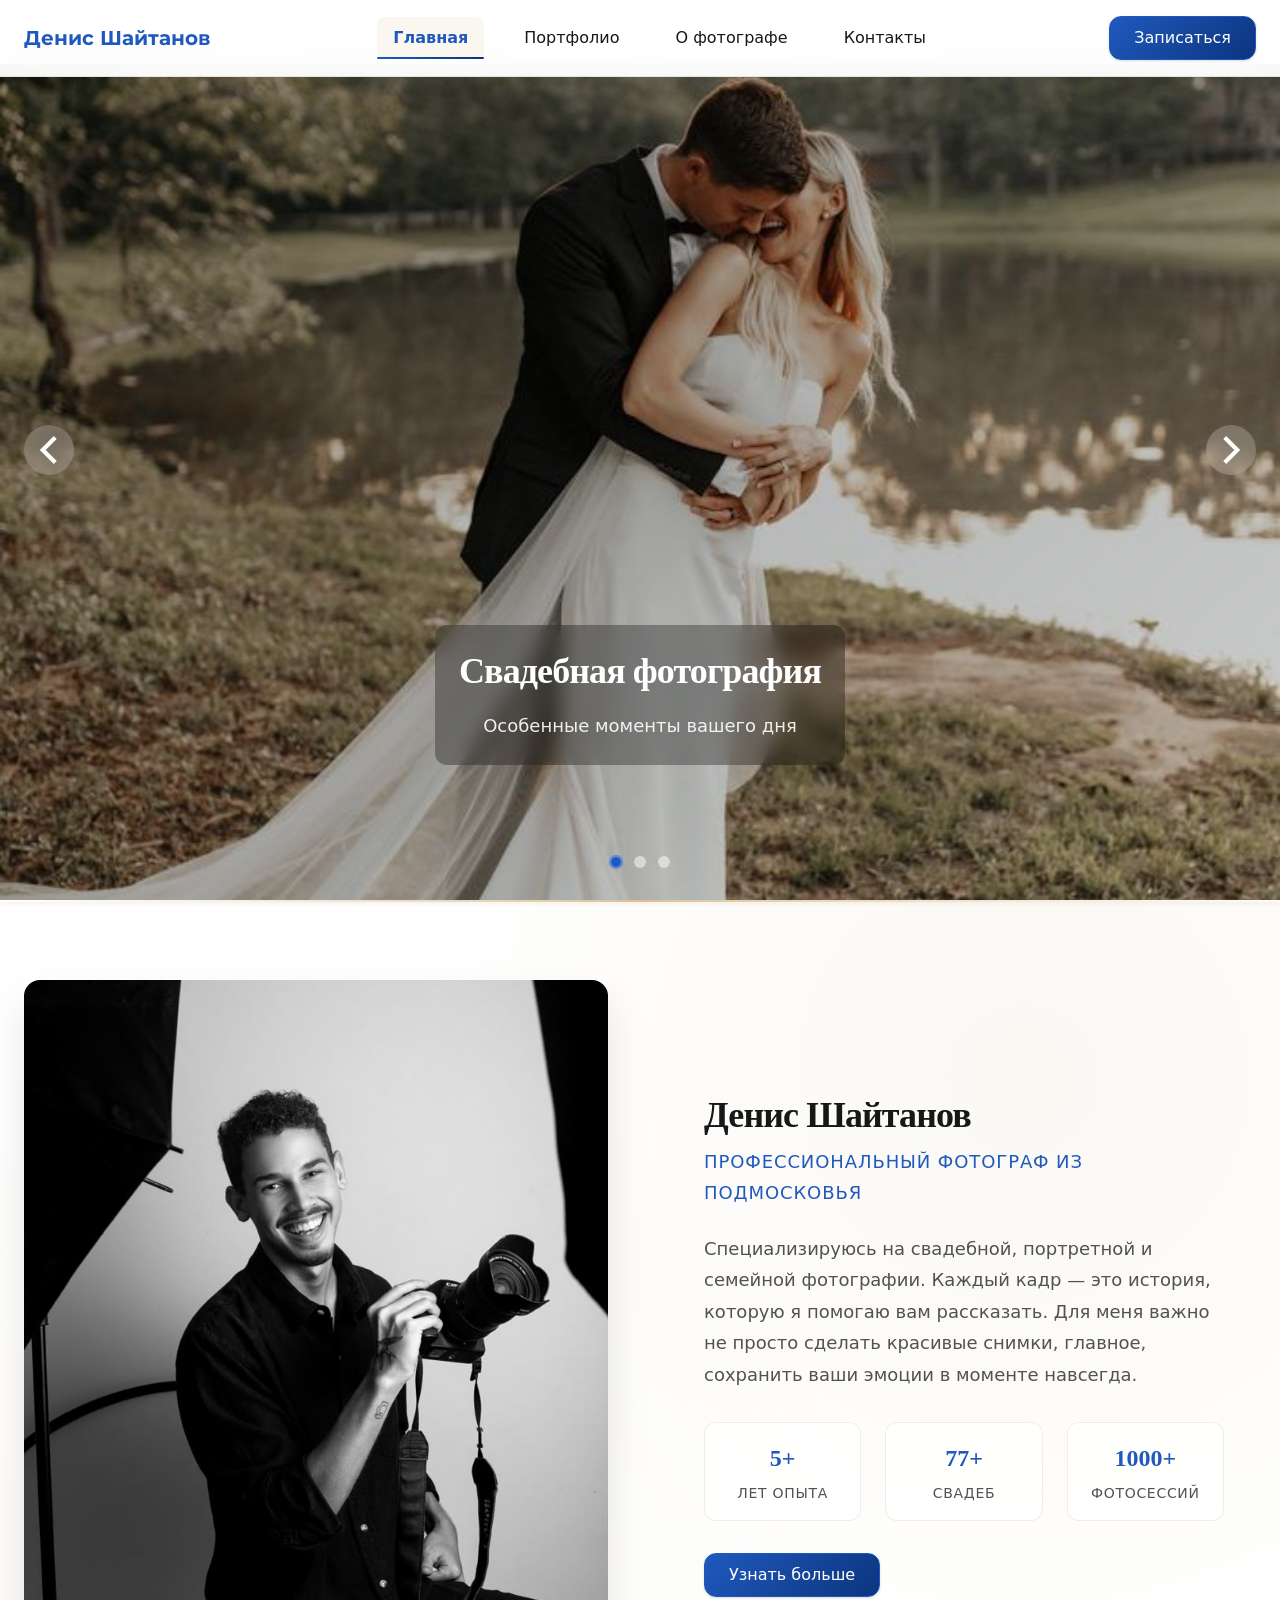
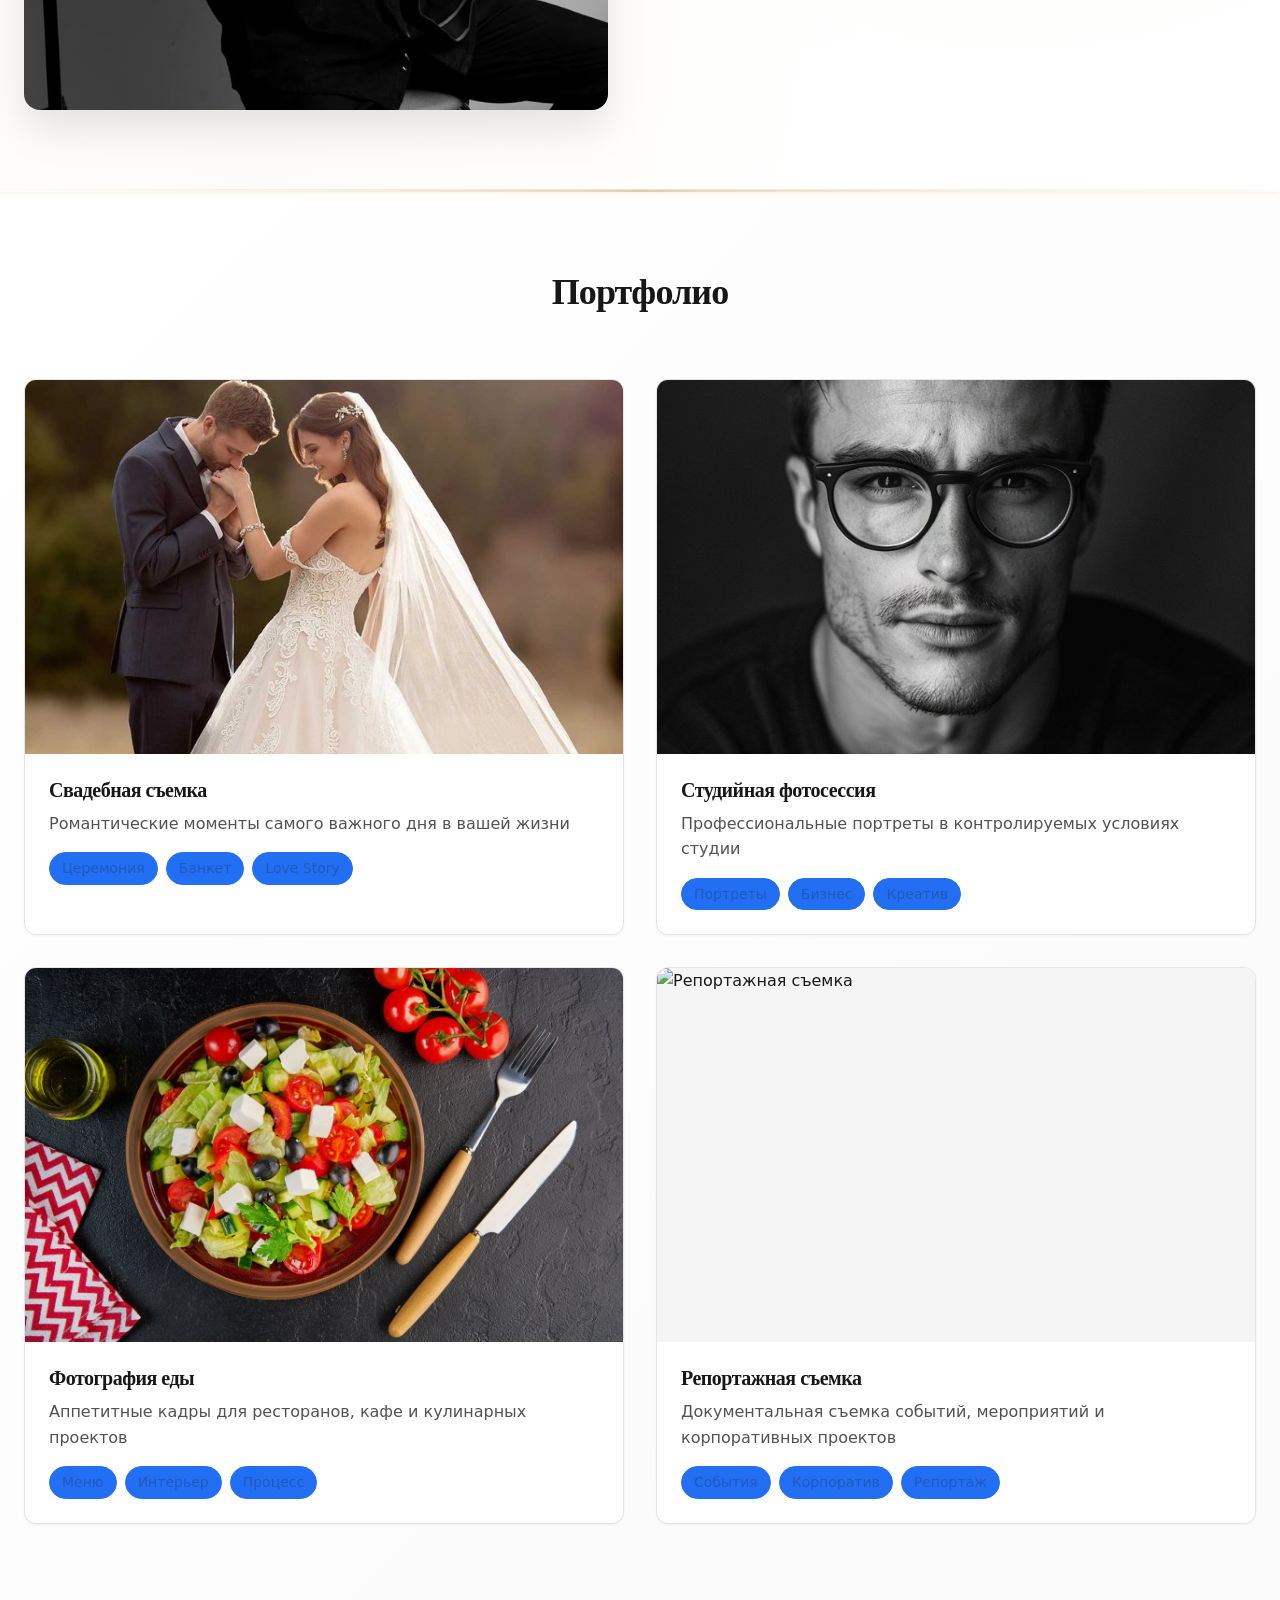
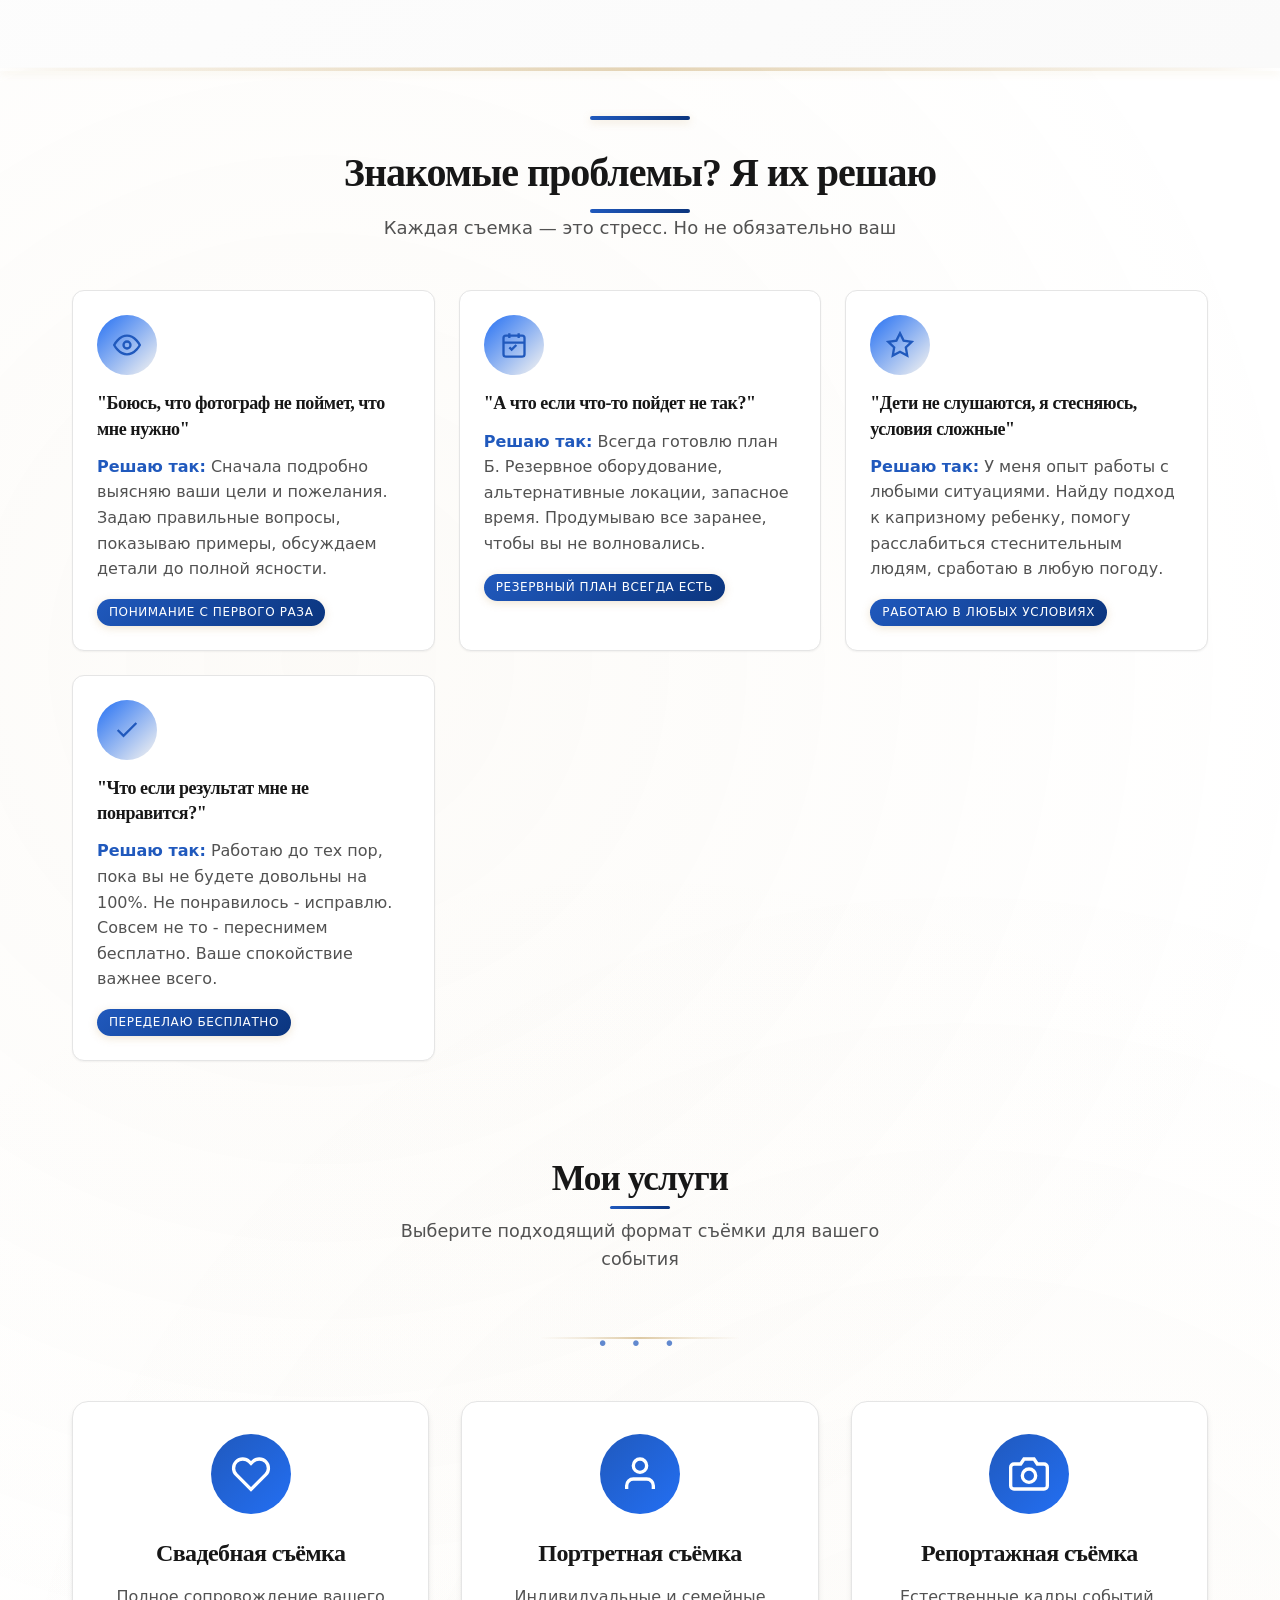
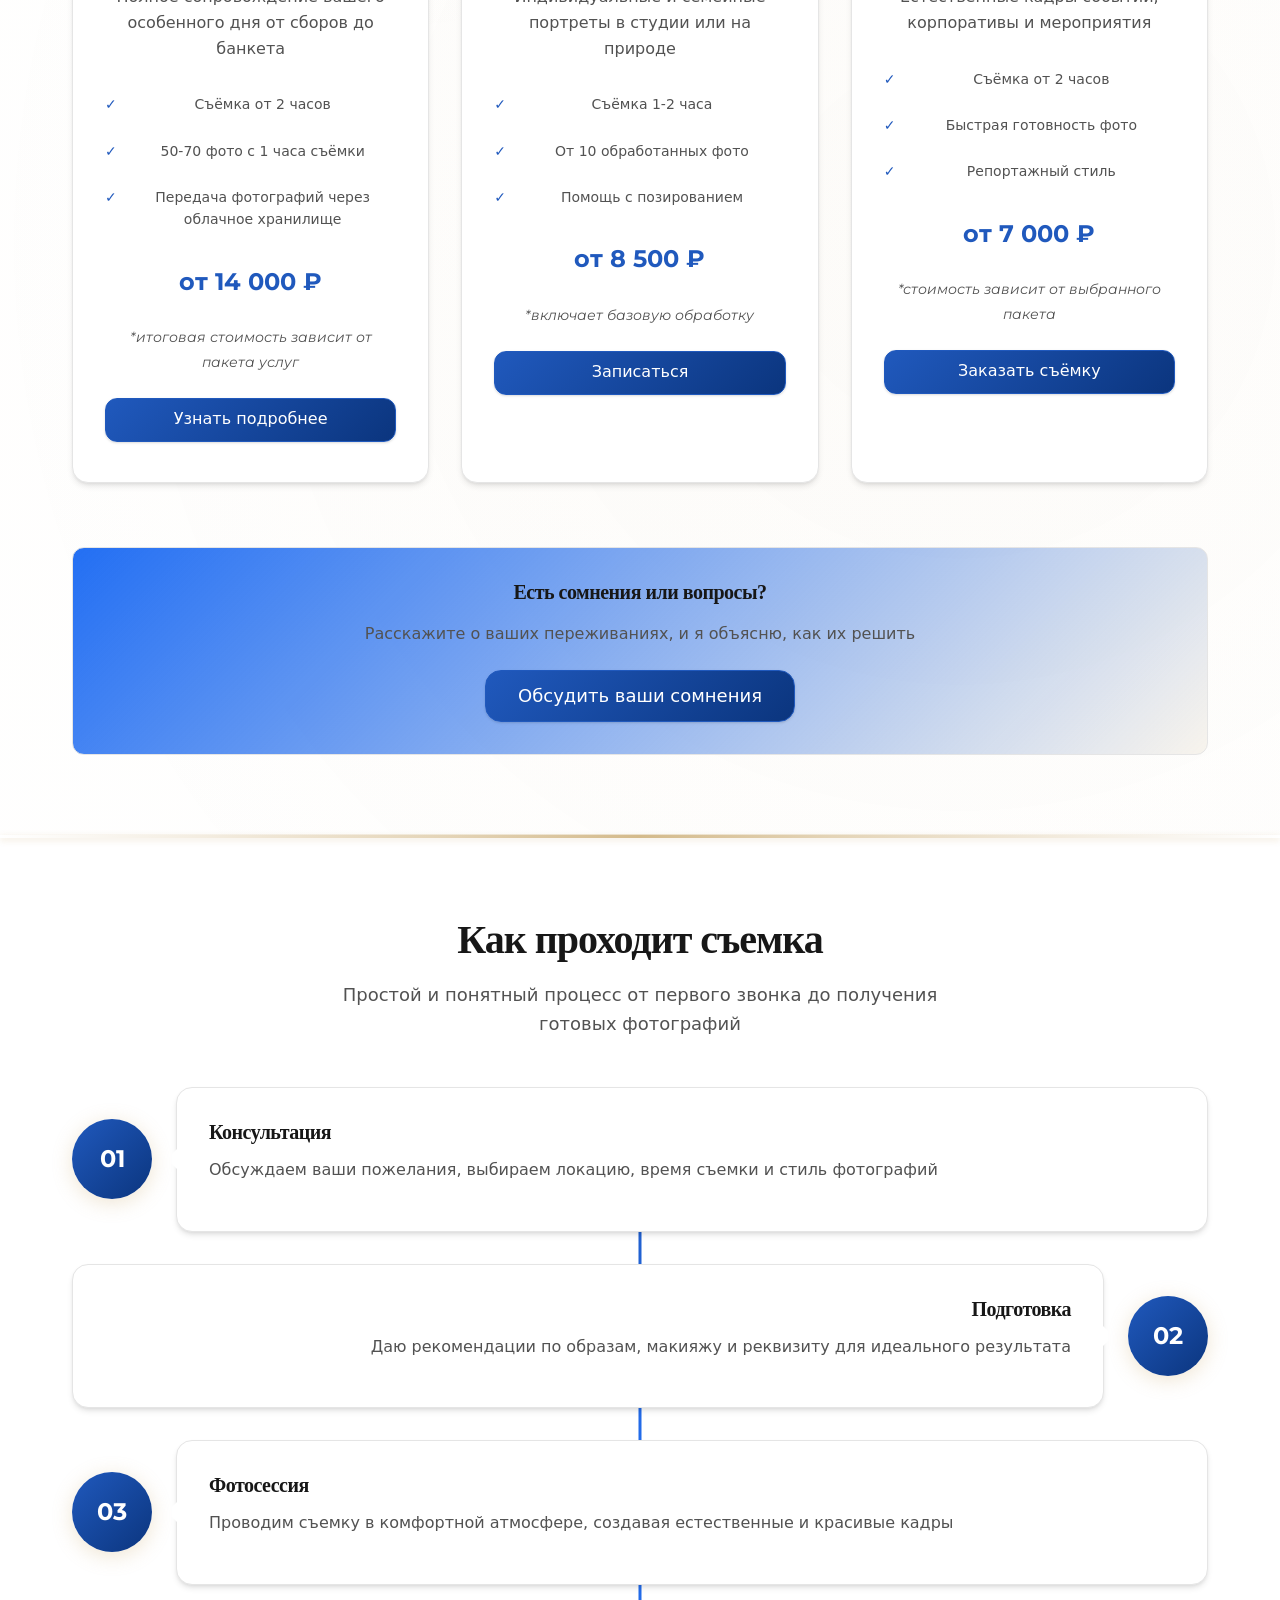
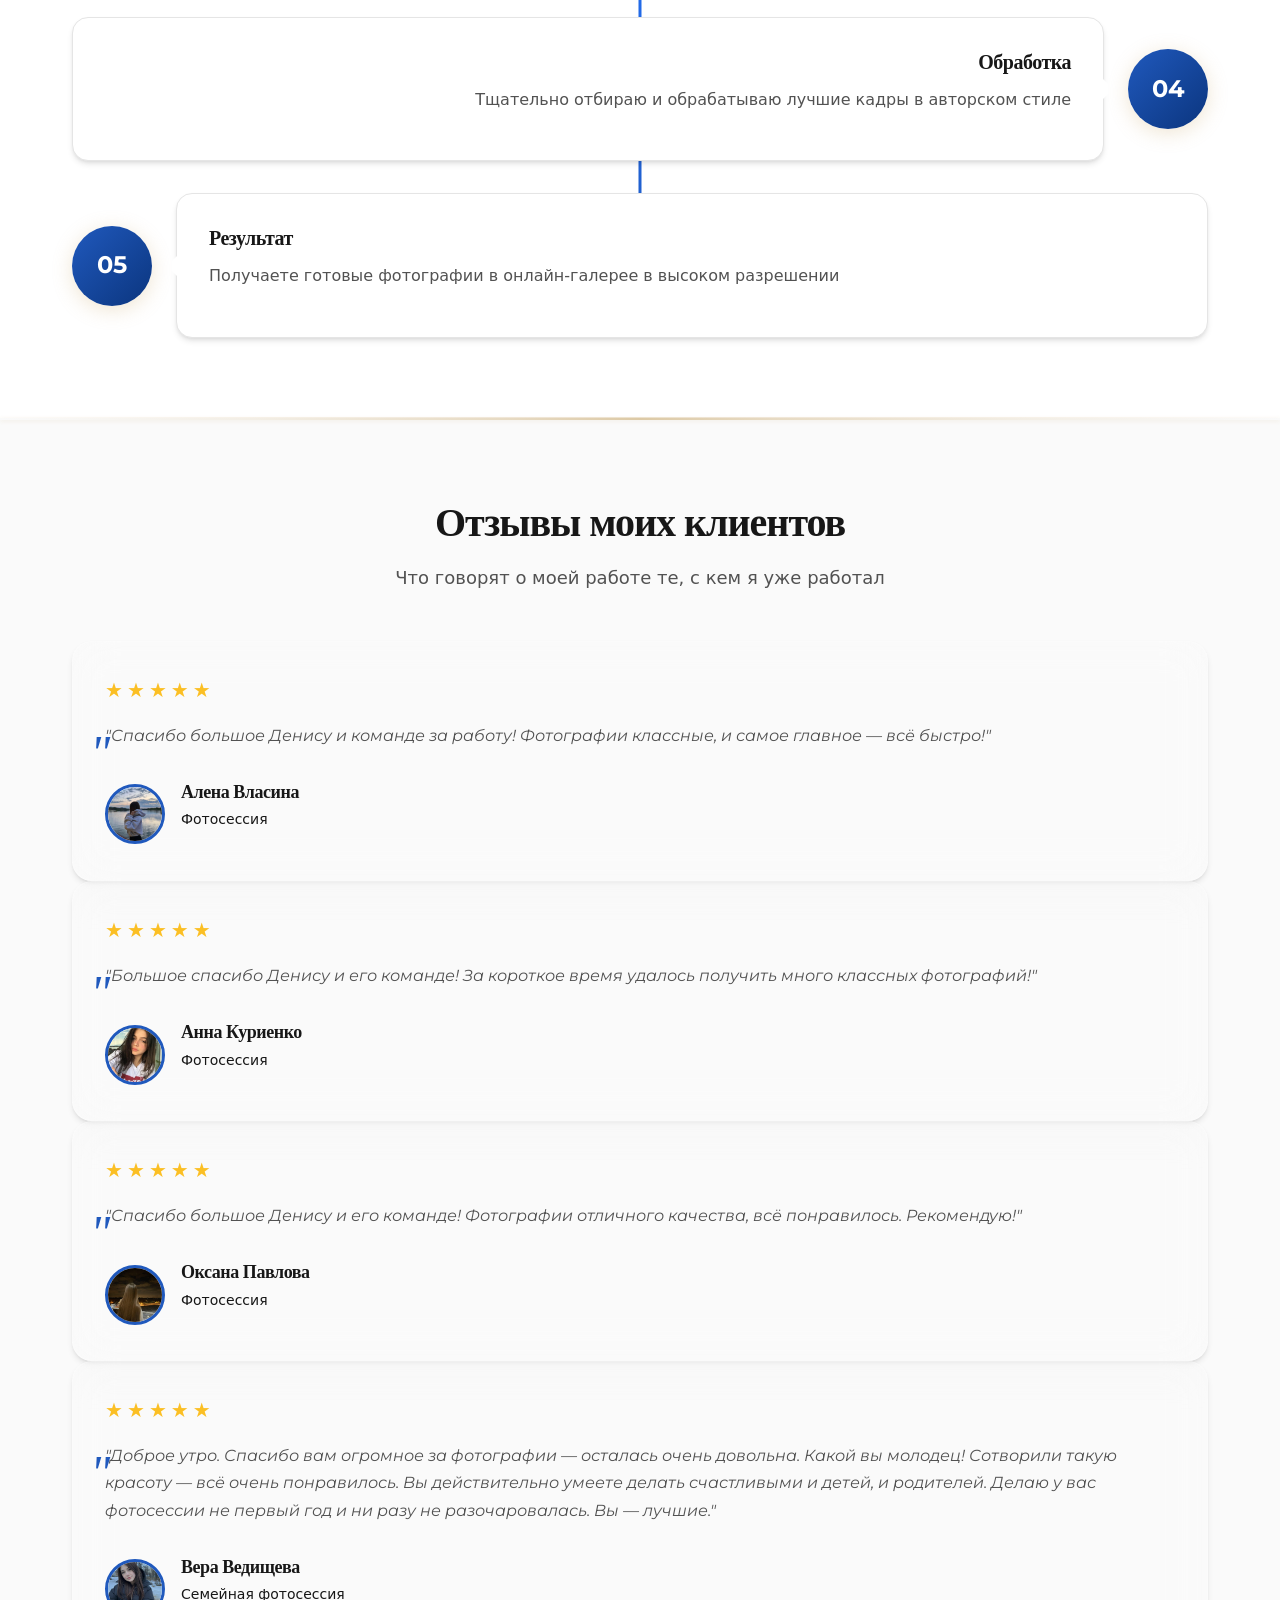
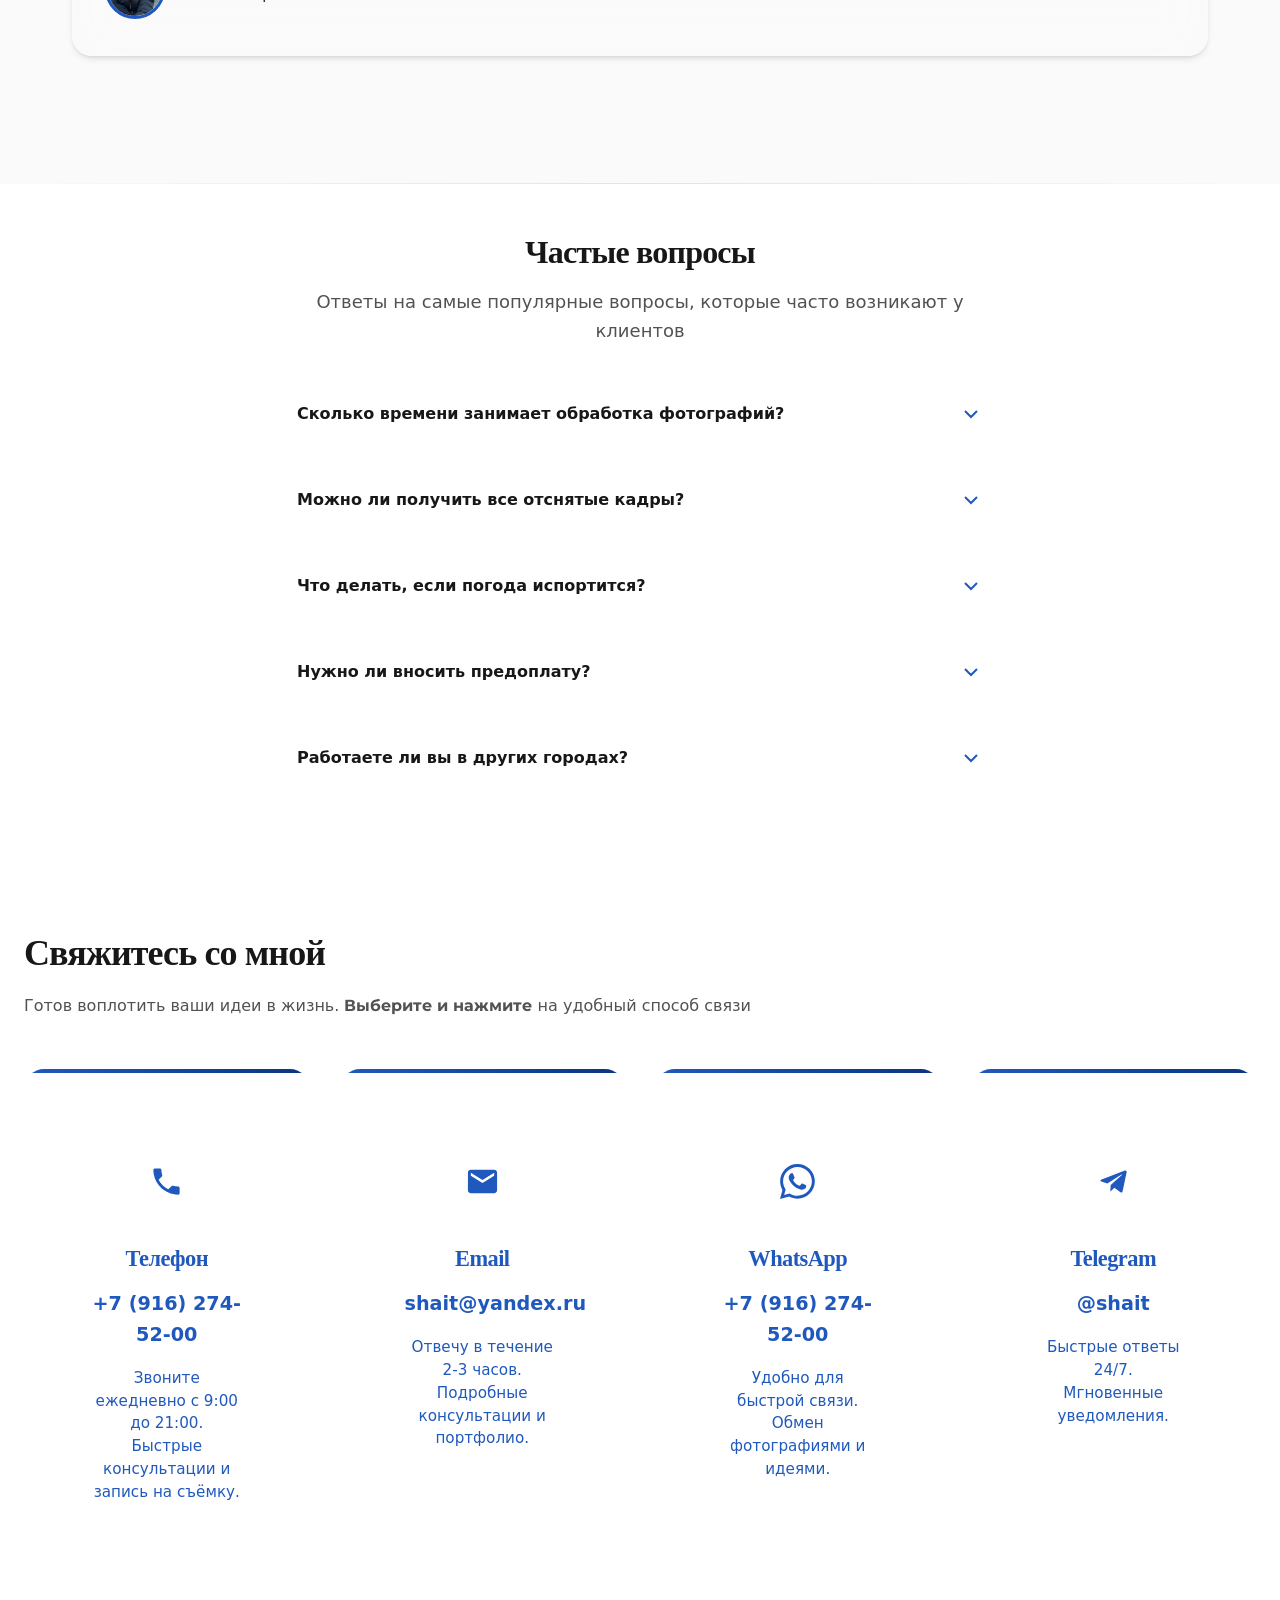
==== commit 668fef34: "Update index.html" ====
--- a/index.html
+++ b/index.html
@@ -20,7 +20,7 @@
     <link rel="preconnect" href="https://fonts.gstatic.com" crossorigin />
  
     
-    <link href="photo_Page-pet/css/main.f760dbf419c23b4b2b57.css" rel="stylesheet" />
+    <link href="./css/main.f760dbf419c23b4b2b57.css" rel="stylesheet" />
   </head>
   <body>
     <header class="header">
@@ -1098,6 +1098,6 @@
       });
     </script>
     <script defer="defer" src="/js/main.8.js"></script>-->
-    <script defer="defer" src="/js/den.js"></script
+    <script defer="defer" src="./js/den.js"></script
   </body>
 </html>
--- a/css/main.f760dbf419c23b4b2b57.css
+++ b/css/main.f760dbf419c23b4b2b57.css
@@ -0,0 +1,17285 @@
+@import url(https://fonts.googleapis.com/css2?family=Montserrat:wght@300;400;500;600&family=Playfair+Display:wght@400;500;600;700&display=swap);
+/* Локальные шрифты - теперь восстановлены! */
+
+/* Montserrat - основной шрифт */
+@font-face {
+    font-family: 'Montserrat';
+    src: url(/fonts/Montserrat-Light.a2ee2764f3e238372c1e.woff2) format('woff2');
+    font-weight: 300;
+    font-style: normal;
+    font-display: swap;
+}
+
+@font-face {
+    font-family: 'Montserrat';
+    src: url(/fonts/Montserrat-Regular.06961cfc516ccad0003c.woff2) format('woff2');
+    font-weight: 400;
+    font-style: normal;
+    font-display: swap;
+}
+
+@font-face {
+    font-family: 'Montserrat';
+    src: url(/fonts/Montserrat-Medium.bcd43dff4d9963b1aa0e.woff2) format('woff2');
+    font-weight: 500;
+    font-style: normal;
+    font-display: swap;
+}
+
+@font-face {
+    font-family: 'Montserrat';
+    src: url(/fonts/Montserrat-SemiBold.a8c25b2680603d2d21f2.woff2) format('woff2');
+    font-weight: 600;
+    font-style: normal;
+    font-display: swap;
+}
+
+/* Playfair Display - шрифт для заголовков */
+@font-face {
+    font-family: 'Playfair Display';
+    src: url(/fonts/PlayfairDisplay-Regular.ac4533be98cdf2db83f9.woff2) format('woff2');
+    font-weight: 400;
+    font-style: normal;
+    font-display: swap;
+}
+
+@font-face {
+    font-family: 'Playfair Display';
+    src: url(/fonts/PlayfairDisplay-Medium.07bcba9cbfc262fd0594.woff2) format('woff2');
+    font-weight: 500;
+    font-style: normal;
+    font-display: swap;
+}
+
+@font-face {
+    font-family: 'Playfair Display';
+    src: url(/fonts/PlayfairDisplay-SemiBold.18c444db39f2db4b0cd7.woff2) format('woff2');
+    font-weight: 600;
+    font-style: normal;
+    font-display: swap;
+}
+
+@font-face {
+    font-family: 'Playfair Display';
+    src: url(/fonts/PlayfairDisplay-Bold.d0b3f7b8d4f26d34e161.woff2) format('woff2');
+    font-weight: 700;
+    font-style: normal;
+    font-display: swap;
+}
+
+/* Google Fonts fallback - загружается если локальные недоступны */
+
+/* ========================================
+   CSS RESET & ОСНОВНЫЕ СТИЛИ
+   Современный reset для фотографического сайта
+   ======================================== */
+
+/* Box model для всех элементов */
+*,
+*::before,
+*::after {
+    box-sizing: border-box;
+}
+
+/* Сброс отступов и границ */
+* {
+    margin: 0;
+    padding: 0;
+    border: 0;
+}
+
+/* Исключение для body - сохраняем возможность задать padding-top */
+body {
+    margin: 0;
+    border: 0;
+    /* padding остаётся управляемым через header.css */
+}
+
+/* Предотвращение перекрытия фиксированным хедером */
+html {
+    scroll-behavior: smooth;
+}
+
+main,
+.main-content {
+    position: relative;
+    z-index: 1;
+}
+
+.header {
+    z-index: 100;
+}
+
+/* HTML и Body настройки */
+html {
+    font-size: 16px;
+    height: 100%;
+    overflow-x: hidden; /* Предотвращение горизонтального скролла */
+}
+
+body {
+    min-height: 100vh;
+    line-height: 1.6;
+    width: 100%;
+    max-width: 100vw;
+    overflow-x: hidden; /* Предотвращение горизонтального скролла */
+    font-family: var(--font-primary);
+    color: var(--color-text-primary);
+    background-color: var(--color-bg-primary);
+    overflow-x: hidden;
+}
+
+/* Улучшенный рендеринг текста */
+body {
+    -webkit-font-smoothing: antialiased;
+    -moz-osx-font-smoothing: grayscale;
+    text-rendering: optimizeLegibility;
+}
+
+/* Списки */
+ul, ol {
+    list-style: none;
+}
+
+/* Ссылки */
+a {
+    text-decoration: none;
+    color: inherit;
+    transition: all 0.3s ease;
+}
+
+/* Изображения */
+img, picture, video, canvas, svg {
+    display: block;
+    max-width: 100%;
+    height: auto;
+}
+
+/* Формы */
+input, button, textarea, select {
+    font: inherit;
+    background: transparent;
+    border: none;
+    outline: none;
+}
+
+button {
+    cursor: pointer;
+}
+
+/* Таблицы */
+table {
+    border-collapse: collapse;
+    border-spacing: 0;
+}
+
+/* Фокус для доступности */
+:focus-visible {
+    outline: 2px solid var(--color-accent);
+    outline-offset: 2px;
+}
+
+/* ========================================
+   CSS ПЕРЕМЕННЫЕ
+   Современная дизайн-система для фотографа
+   ======================================== */
+
+:root {
+    /* ========================================
+       ЦВЕТОВАЯ ПАЛИТРА
+       ======================================== */
+    
+    /* Основные цвета */
+    --color-white: #ffffff;
+    --color-black: #000000;
+    --color-gray-50: #fafafa;
+    --color-gray-100: #f5f5f5;
+    --color-gray-200: #e5e5e5;
+    --color-gray-300: #d4d4d4;
+    --color-gray-400: #a3a3a3;
+    --color-gray-500: #737373;
+    --color-gray-600: #525252;
+    --color-gray-700: #404040;
+    --color-gray-800: #262626;
+    --color-gray-900: #171717;
+    
+    /* Акцентные цвета */
+    --color-accent: #2059bd;
+    --color-accent-rgb: 201, 169, 110;
+    --color-accent-light: #236ff3;
+    --color-accent-dark: #1b4690;
+    --color-accent-hover: #0b357e;
+    
+    /* Первичные цвета (алиасы для совместимости) */
+    --color-primary: var(--color-accent);
+    --color-primary-light: var(--color-accent-light);
+    --color-primary-dark: var(--color-accent-dark);
+    --color-primary-hover: var(--color-accent-hover);
+    
+    /* Семантические цвета */
+    --color-success: #22c55e;
+    --color-warning: #f59e0b;
+    --color-error: #ef4444;
+    --color-info: #3b82f6;
+    
+    /* Фоновые цвета */
+    --color-bg-primary: var(--color-white);
+    --color-bg-secondary: var(--color-gray-50);
+    --color-bg-tertiary: var(--color-gray-100);
+    --color-bg-dark: var(--color-gray-900);
+    
+    /* Цвета текста */
+    --color-text-primary: var(--color-gray-900);
+    --color-text-secondary: var(--color-gray-600);
+    --color-text-tertiary: var(--color-gray-400);
+    --color-text-inverse: var(--color-white);
+    
+    /* Цвета границ */
+    --color-border: var(--color-gray-200);
+    --color-border-light: var(--color-gray-200);
+    --color-border-medium: var(--color-gray-300);
+    --color-border-dark: var(--color-gray-400);
+    
+    /* Дополнительные цвета для совместимости */
+    --color-background: var(--color-white);
+    --color-background-alt: var(--color-gray-50);
+    --color-background-light: var(--color-gray-50);
+    --color-surface: var(--color-white);
+    --color-surface-alt: var(--color-gray-50);
+    --color-text: var(--color-text-primary);
+    --color-text-light: var(--color-text-secondary);
+    
+    /* ========================================
+       ТИПОГРАФИКА
+       ======================================== */
+    
+    /* Шрифтовые семейства */
+    --font-primary: 'Montserrat', -apple-system, BlinkMacSystemFont, 'Segoe UI', system-ui, sans-serif;
+    --font-display: 'Playfair Display', Georgia, 'Times New Roman', serif;
+    --font-mono: 'JetBrains Mono', 'Fira Code', Consolas, monospace;
+    
+    /* Размеры шрифтов */
+    --font-size-xs: 0.75rem;     /* 12px */
+    --font-size-sm: 0.875rem;    /* 14px */
+    --font-size-base: 1rem;      /* 16px */
+    --font-size-lg: 1.125rem;    /* 18px */
+    --font-size-xl: 1.25rem;     /* 20px */
+    --font-size-2xl: 1.5rem;     /* 24px */
+    --font-size-3xl: 1.875rem;   /* 30px */
+    --font-size-4xl: 2.25rem;    /* 36px */
+    --font-size-5xl: 3rem;       /* 48px */
+    --font-size-6xl: 3.75rem;    /* 60px */
+    --font-size-7xl: 4.5rem;     /* 72px */
+    
+    /* Дополнительные размеры шрифтов для совместимости */
+    --font-size-md: var(--font-size-base);     /* 16px */
+    
+    /* Высота строк */
+    --line-height-tight: 1.25;
+    --line-height-normal: 1.5;
+    --line-height-relaxed: 1.75;
+    
+    /* Веса шрифтов */
+    --font-weight-light: 300;
+    --font-weight-normal: 400;
+    --font-weight-medium: 500;
+    --font-weight-semibold: 600;
+    --font-weight-bold: 700;
+    --font-weight-black: 900;
+    
+    /* ========================================
+       РАССТОЯНИЯ И РАЗМЕРЫ
+       ======================================== */
+    
+    /* Отступы */
+    --spacing-0: 0;
+    --spacing-1: 0.25rem;   /* 4px */
+    --spacing-2: 0.5rem;    /* 8px */
+    --spacing-3: 0.75rem;   /* 12px */
+    --spacing-4: 1rem;      /* 16px */
+    --spacing-5: 1.25rem;   /* 20px */
+    --spacing-6: 1.5rem;    /* 24px */
+    --spacing-8: 2rem;      /* 32px */
+    --spacing-10: 2.5rem;   /* 40px */
+    --spacing-12: 3rem;     /* 48px */
+    --spacing-16: 4rem;     /* 64px */
+    --spacing-20: 5rem;     /* 80px */
+    --spacing-24: 6rem;     /* 96px */
+    --spacing-32: 8rem;     /* 128px */
+    
+    /* Радиусы скругления */
+    --radius-none: 0;
+    --radius-sm: 0.125rem;   /* 2px */
+    --radius-base: 0.25rem;  /* 4px */
+    --radius-md: 0.375rem;   /* 6px */
+    --radius-lg: 0.5rem;     /* 8px */
+    --radius-xl: 0.75rem;    /* 12px */
+    --radius-2xl: 1rem;      /* 16px */
+    --radius-3xl: 1.5rem;    /* 24px */
+    --radius-full: 9999px;
+    
+    /* Дополнительные радиусы для совместимости */
+    --border-radius-large: var(--radius-xl);   /* 12px */
+    --border-radius-medium: var(--radius-lg);  /* 8px */
+
+    /* Размеры контейнеров */
+    --container-xs: 475px;
+    --container-sm: 640px;
+    --container-md: 768px;
+    --container-lg: 1024px;
+    --container-xl: 1280px;
+    --container-2xl: 1536px;
+    
+    /* ========================================
+       ТЕНИ И ЭФФЕКТЫ
+       ======================================== */
+    
+    /* Классические тени */
+    --shadow-sm: 0 1px 2px 0 rgb(0 0 0 / 0.05);
+    --shadow-base: 0 1px 3px 0 rgb(0 0 0 / 0.1), 0 1px 2px -1px rgb(0 0 0 / 0.1);
+    --shadow-md: 0 4px 6px -1px rgb(0 0 0 / 0.1), 0 2px 4px -2px rgb(0 0 0 / 0.1);
+    --shadow-lg: 0 10px 15px -3px rgb(0 0 0 / 0.1), 0 4px 6px -4px rgb(0 0 0 / 0.1);
+    --shadow-xl: 0 20px 25px -5px rgb(0 0 0 / 0.1), 0 8px 10px -6px rgb(0 0 0 / 0.1);
+    --shadow-2xl: 0 25px 50px -12px rgb(0 0 0 / 0.25);
+    
+    /* Многослойные glassmorphism тени */
+    --shadow-glass-1: 
+        0 1px 3px rgba(0, 0, 0, 0.1),
+        0 4px 8px rgba(0, 0, 0, 0.04),
+        0 8px 16px rgba(0, 0, 0, 0.02);
+    --shadow-glass-2: 
+        0 2px 6px rgba(0, 0, 0, 0.12),
+        0 8px 16px rgba(0, 0, 0, 0.06),
+        0 16px 32px rgba(0, 0, 0, 0.04);
+    --shadow-glass-3: 
+        0 4px 12px rgba(0, 0, 0, 0.15),
+        0 12px 24px rgba(0, 0, 0, 0.08),
+        0 24px 48px rgba(0, 0, 0, 0.06);
+    --shadow-glass-4: 
+        0 8px 24px rgba(0, 0, 0, 0.18),
+        0 16px 32px rgba(0, 0, 0, 0.12),
+        0 32px 64px rgba(0, 0, 0, 0.08);
+    --shadow-glass-5: 
+        0 16px 32px rgba(0, 0, 0, 0.2),
+        0 24px 48px rgba(0, 0, 0, 0.15),
+        0 48px 96px rgba(0, 0, 0, 0.1);
+        
+    /* Цветные тени с акцентом */
+    --shadow-accent-light: 0 8px 32px rgba(var(--color-accent-rgb), 0.15);
+    --shadow-accent-medium: 0 16px 48px rgba(var(--color-accent-rgb), 0.2);
+    --shadow-accent-heavy: 0 24px 64px rgba(var(--color-accent-rgb), 0.25);
+    
+    /* Glassmorphism эффекты */
+    --glass-bg-light: rgba(255, 255, 255, 0.85);
+    --glass-bg-medium: rgba(255, 255, 255, 0.7);
+    --glass-bg-dark: rgba(0, 0, 0, 0.3);
+    --glass-bg-accent: rgba(var(--color-accent-rgb), 0.1);
+    --glass-border: rgba(255, 255, 255, 0.2);
+    --glass-blur: blur(20px);
+    --glass-blur-heavy: blur(40px);
+    
+    /* Переходы */
+    --transition-micro: 100ms cubic-bezier(0.4, 0, 0.2, 1);
+    --transition-fast: 200ms cubic-bezier(0.4, 0, 0.2, 1);
+    --transition-base: 300ms cubic-bezier(0.4, 0, 0.2, 1);
+    --transition-slow: 500ms cubic-bezier(0.4, 0, 0.2, 1);
+    --transition-spring: 600ms cubic-bezier(0.175, 0.885, 0.32, 1.275);
+    
+    /* Z-индексы */
+    --z-dropdown: 10;
+    --z-sticky: 20;
+    --z-fixed: 30;
+    --z-modal-backdrop: 40;
+    --z-modal: 50;
+    --z-popover: 60;
+    --z-tooltip: 70;
+    
+    /* ========================================
+       РАЗМЕРЫ КОМПОНЕНТОВ
+       ======================================== */
+    
+    --header-height: 4rem;
+    
+    /* ========================================
+       БРЕЙКПОИНТЫ
+       ======================================== */
+    
+    --breakpoint-sm: 640px;
+    --breakpoint-md: 768px;
+    --breakpoint-lg: 1024px;
+    --breakpoint-xl: 1280px;
+    --breakpoint-2xl: 1536px;
+}
+
+/* ========================================
+   ТИПОГРАФИКА
+   Современная система шрифтов для фотографа
+   ======================================== */
+
+/* Заголовки */
+h1, h2, h3, h4, h5, h6 {
+    font-family: var(--font-display);
+    font-weight: var(--font-weight-bold);
+    line-height: var(--line-height-tight);
+    letter-spacing: -0.025em;
+    color: var(--color-text-primary);
+    margin-bottom: var(--spacing-4);
+}
+
+h1 {
+    font-size: var(--font-size-4xl);
+    font-weight: var(--font-weight-black);
+}
+
+h2 {
+    font-size: var(--font-size-3xl);
+}
+
+h3 {
+    font-size: var(--font-size-2xl);
+}
+
+h4 {
+    font-size: var(--font-size-xl);
+}
+
+h5 {
+    font-size: var(--font-size-lg);
+}
+
+h6 {
+    font-size: var(--font-size-base);
+}
+
+/* Адаптивные заголовки */
+@media (min-width: 768px) {
+    h1 {
+        font-size: var(--font-size-6xl);
+    }
+    
+    h2 {
+        font-size: var(--font-size-4xl);
+    }
+    
+    h3 {
+        font-size: var(--font-size-3xl);
+    }
+}
+
+/* Основной текст */
+p {
+    font-size: var(--font-size-base);
+    line-height: var(--line-height-relaxed);
+    color: var(--color-text-secondary);
+    margin-bottom: var(--spacing-4);
+}
+
+/* Лид-параграф */
+.text-lead {
+    font-size: var(--font-size-lg);
+    font-weight: var(--font-weight-medium);
+    color: var(--color-text-primary);
+    line-height: var(--line-height-normal);
+}
+
+/* Маленький текст */
+.text-small {
+    font-size: var(--font-size-sm);
+    color: var(--color-text-tertiary);
+}
+
+/* Крупный текст */
+.text-large {
+    font-size: var(--font-size-lg);
+}
+
+/* Стили начертания */
+.text-light {
+    font-weight: var(--font-weight-light);
+}
+
+.text-normal {
+    font-weight: var(--font-weight-normal);
+}
+
+.text-medium {
+    font-weight: var(--font-weight-medium);
+}
+
+.text-semibold {
+    font-weight: var(--font-weight-semibold);
+}
+
+.text-bold {
+    font-weight: var(--font-weight-bold);
+}
+
+/* Выравнивание текста */
+.text-left {
+    text-align: left;
+}
+
+.text-center {
+    text-align: center;
+}
+
+.text-right {
+    text-align: right;
+}
+
+/* Цвета текста */
+.text-primary {
+    color: var(--color-text-primary);
+}
+
+.text-secondary {
+    color: var(--color-text-secondary);
+}
+
+.text-tertiary {
+    color: var(--color-text-tertiary);
+}
+
+.text-accent {
+    color: var(--color-accent);
+}
+
+.text-white {
+    color: var(--color-text-inverse);
+}
+
+/* Особые элементы */
+blockquote {
+    font-family: var(--font-display);
+    font-size: var(--font-size-lg);
+    font-style: italic;
+    padding: var(--spacing-6);
+    border-left: 4px solid var(--color-accent);
+    background-color: var(--color-bg-secondary);
+    margin: var(--spacing-6) 0;
+    border-radius: var(--radius-md);
+}
+
+/* Ссылки в тексте */
+a {
+    color: var(--color-accent);
+    transition: var(--transition-fast);
+}
+
+a:hover {
+    color: var(--color-accent-hover);
+}
+
+/* Выделение текста */
+mark, .highlight {
+    background-color: var(--color-accent-light);
+    color: var(--color-text-primary);
+    padding: 0.125em 0.25em;
+    border-radius: var(--radius-sm);
+}
+
+/* Код */
+code {
+    font-family: var(--font-mono);
+    font-size: 0.875em;
+    background-color: var(--color-bg-tertiary);
+    padding: 0.125em 0.375em;
+    border-radius: var(--radius-sm);
+    color: var(--color-text-primary);
+}
+
+/* ========================================
+   ПРЕМИАЛЬНАЯ СИСТЕМА КНОПОК
+   Glassmorphism дизайн с микроанимациями
+   ======================================== */
+
+/* Система теней elevation */
+:root {
+    /* Elevation shadows */
+    --elevation-1: 0 1px 3px rgba(0,0,0,0.1), 0 1px 2px rgba(0,0,0,0.06);
+    --elevation-2: 0 4px 6px rgba(0,0,0,0.1), 0 2px 4px rgba(0,0,0,0.06);
+    --elevation-3: 0 10px 15px rgba(0,0,0,0.1), 0 4px 6px rgba(0,0,0,0.05);
+    --elevation-4: 0 20px 25px rgba(0,0,0,0.1), 0 10px 10px rgba(0,0,0,0.04);
+    --elevation-5: 0 25px 50px rgba(0,0,0,0.15), 0 12px 20px rgba(0,0,0,0.08);
+    
+    /* Glassmorphism base */
+    --glass-bg: rgba(255, 255, 255, 0.1);
+    --glass-border: rgba(255, 255, 255, 0.2);
+    --glass-blur: blur(10px);
+    
+    /* Modern transitions */
+    --transition-smooth: all 0.3s cubic-bezier(0.4, 0, 0.2, 1);
+    --transition-spring: all 0.4s cubic-bezier(0.175, 0.885, 0.32, 1.275);
+}
+
+/* Базовые стили современной кнопки */
+.btn {
+    position: relative;
+    display: inline-flex;
+    align-items: center;
+    justify-content: center;
+    gap: 0.5rem;
+    padding: 0.75rem 1.5rem;
+    font-family: var(--font-primary);
+    font-size: var(--font-size-base);
+    font-weight: 500;
+    line-height: 1;
+    border-radius: 12px;
+    cursor: pointer;
+    transition: var(--transition-smooth);
+    text-decoration: none;
+    border: 0;
+    min-height: 2.75rem;
+    white-space: nowrap;
+    user-select: none;
+    overflow: hidden;
+    backdrop-filter: var(--glass-blur);
+    box-shadow: var(--elevation-1);
+}
+
+/* Микроанимации и hover эффекты */
+.btn::before {
+    content: '';
+    position: absolute;
+    inset: 0;
+    background: linear-gradient(45deg, transparent, rgba(255,255,255,0.1), transparent);
+    transform: translateX(-100%);
+    transition: transform 0.6s ease;
+    z-index: 1;
+}
+
+.btn:hover::before {
+    transform: translateX(100%);
+}
+
+.btn:hover {
+    transform: translateY(-2px);
+    box-shadow: var(--elevation-3);
+}
+
+.btn:active {
+    transform: translateY(0);
+    box-shadow: var(--elevation-1);
+    transition: var(--transition-smooth);
+}
+
+.btn:focus {
+    outline: none;
+    box-shadow: var(--elevation-2), 0 0 0 3px rgba(var(--color-accent), 0.3);
+}
+
+.btn:disabled {
+    opacity: 0.5;
+    cursor: not-allowed;
+    pointer-events: none;
+    transform: none;
+}
+
+/* Варианты кнопок */
+.btn--primary {
+    background: linear-gradient(135deg, var(--color-accent) 0%, var(--color-accent-hover) 100%);
+    color: var(--color-text-inverse);
+    border: 1px solid var(--color-accent);
+}
+
+.btn--primary:hover {
+    background: linear-gradient(135deg, var(--color-accent-hover) 0%, var(--color-accent-dark) 100%);
+    color: var(--color-text-inverse);
+    box-shadow: var(--elevation-4);
+}
+
+.btn--secondary {
+    background: rgba(var(--color-text-primary), 0.05);
+    color: var(--color-text-primary);
+    border: 1px solid var(--color-border-dark);
+    backdrop-filter: var(--glass-blur);
+}
+
+.btn--secondary:hover {
+    background: rgba(var(--color-text-primary), 0.1);
+    color: var(--color-text-primary);
+    border-color: var(--color-text-primary);
+}
+
+.btn--outline {
+    background: rgba(255, 255, 255, 0.9);
+    backdrop-filter: blur(10px);
+    color: var(--color-accent);
+    border: 2px solid var(--color-accent);
+    box-shadow: var(--elevation-1);
+}
+
+.btn--outline:hover {
+    background: var(--color-accent);
+    color: var(--color-white);
+    border-color: var(--color-accent);
+    box-shadow: var(--elevation-3);
+}
+
+.btn--outline:focus {
+    box-shadow: var(--elevation-2), 0 0 0 3px rgba(var(--color-accent-rgb), 0.3);
+}
+
+/* Glassmorphism варианты */
+.btn--glass {
+    background: var(--glass-bg);
+    backdrop-filter: var(--glass-blur);
+    border: 1px solid var(--glass-border);
+    color: var(--color-text-primary);
+}
+
+.btn--glass:hover {
+    background: rgba(255, 255, 255, 0.2);
+    color: var(--color-text-primary);
+    border-color: rgba(255, 255, 255, 0.3);
+    box-shadow: var(--elevation-4);
+}
+
+.btn--ghost {
+    background: transparent;
+    color: var(--color-text-primary);
+    border: 1px solid transparent;
+}
+
+.btn--ghost:hover {
+    background: rgba(var(--color-text-primary), 0.05);
+    color: var(--color-text-primary);
+    border-color: var(--color-border);
+}
+
+/* Размеры кнопок */
+.btn--large {
+    padding: 1rem 2rem;
+    font-size: var(--font-size-lg);
+    min-height: 3.25rem;
+    border-radius: 16px;
+}
+
+.btn--medium {
+    padding: 0.875rem 1.75rem;
+    font-size: var(--font-size-base);
+    min-height: 3rem;
+    border-radius: 14px;
+}
+
+.btn--small {
+    padding: 0.625rem 1.25rem;
+    font-size: var(--font-size-sm);
+    min-height: 2.5rem;
+    border-radius: 10px;
+}
+
+/* Группа кнопок с современными эффектами */
+.btn-group {
+    display: flex;
+    gap: 0.5rem;
+    align-items: center;
+}
+
+.btn-group--vertical {
+    flex-direction: column;
+}
+
+.btn-group--center {
+    justify-content: center;
+}
+
+/* Floating Action Button */
+.btn--fab {
+    width: 56px;
+    height: 56px;
+    border-radius: 50%;
+    padding: 0;
+    position: fixed;
+    bottom: 2rem;
+    right: 2rem;
+    z-index: 1000;
+    box-shadow: var(--elevation-4);
+}
+
+.btn--fab:hover {
+    transform: scale(1.1);
+    box-shadow: var(--elevation-5);
+}
+
+/* Magnetic button effect */
+.btn--magnetic {
+    transition: var(--transition-spring);
+}
+
+.btn--magnetic:hover {
+    transform: translateY(-4px) scale(1.02);
+    box-shadow: var(--elevation-5);
+}
+
+/* Ripple effect */
+.btn--ripple {
+    position: relative;
+    overflow: hidden;
+}
+
+.btn--ripple::after {
+    content: '';
+    position: absolute;
+    top: 50%;
+    left: 50%;
+    width: 0;
+    height: 0;
+    border-radius: 50%;
+    background: rgba(255, 255, 255, 0.3);
+    transform: translate(-50%, -50%);
+    transition: width 0.6s, height 0.6s;
+}
+
+.btn--ripple:active::after {
+    width: 300px;
+    height: 300px;
+}
+
+/* Специальные эффекты для flashback кнопок */
+.flashback-card .btn {
+    position: relative;
+    z-index: 2;
+}
+
+.flashback-card .btn--primary {
+    background: linear-gradient(135deg, var(--color-accent), var(--color-accent-hover));
+    box-shadow: 0 8px 24px rgba(var(--color-accent-rgb), 0.3);
+}
+
+.flashback-card .btn--primary:hover {
+    transform: translateY(-3px);
+    box-shadow: 0 12px 32px rgba(var(--color-accent-rgb), 0.4);
+}
+
+.flashback-card .btn--outline {
+    background: rgba(255, 255, 255, 0.95);
+    backdrop-filter: blur(20px);
+    border: 2px solid var(--color-accent);
+    color: var(--color-accent);
+}
+
+.flashback-card .btn--outline:hover {
+    background: var(--color-accent);
+    color: var(--color-white);
+    transform: translateY(-3px);
+}
+
+/* ========================================
+   ПРЕМИАЛЬНЫЕ КАРТОЧКИ
+   Glassmorphism дизайн с современными эффектами
+   ======================================== */
+
+/* Базовая карточка с glassmorphism */
+.card {
+    position: relative;
+    background: var(--glass-bg-light);
+    backdrop-filter: var(--glass-blur);
+    border: 1px solid var(--glass-border);
+    border-radius: var(--radius-xl);
+    box-shadow: var(--shadow-glass-2);
+    overflow: hidden;
+    transition: var(--transition-base);
+}
+
+.card::before {
+    content: '';
+    position: absolute;
+    top: 0;
+    left: 0;
+    right: 0;
+    height: 1px;
+    background: linear-gradient(
+        90deg,
+        transparent,
+        rgba(255, 255, 255, 0.4),
+        transparent
+    );
+    opacity: 0;
+    transition: var(--transition-base);
+}
+
+.card:hover {
+    box-shadow: var(--shadow-glass-4);
+    transform: translateY(-6px) scale(1.02);
+    background: rgba(255, 255, 255, 0.95);
+    border-color: rgba(255, 255, 255, 0.4);
+}
+
+.card:hover::before {
+    opacity: 1;
+}
+
+/* Части карточки */
+.card__header {
+    position: relative;
+    padding: var(--spacing-6);
+    border-bottom: 1px solid rgba(255, 255, 255, 0.1);
+    background: linear-gradient(
+        135deg,
+        rgba(255, 255, 255, 0.1),
+        rgba(255, 255, 255, 0.05)
+    );
+}
+
+.card__body {
+    padding: var(--spacing-6);
+    backdrop-filter: blur(5px);
+}
+
+.card__footer {
+    padding: var(--spacing-6);
+    border-top: 1px solid rgba(255, 255, 255, 0.1);
+    background: linear-gradient(
+        135deg,
+        rgba(255, 255, 255, 0.05),
+        rgba(255, 255, 255, 0.02)
+    );
+    backdrop-filter: blur(10px);
+}
+
+.card__image {
+    width: 100%;
+    height: 200px;
+    object-fit: cover;
+    transition: var(--transition-spring);
+    border-radius: var(--radius-lg);
+    margin-bottom: var(--spacing-4);
+}
+
+.card:hover .card__image {
+    transform: scale(1.08) rotate(1deg);
+    filter: brightness(1.1) contrast(1.05);
+}
+
+/* Варианты карточек с glassmorphism */
+.card--glass-accent {
+    background: var(--glass-bg-accent);
+    border: 1px solid rgba(var(--color-accent-rgb), 0.3);
+    box-shadow: var(--shadow-accent-light);
+}
+
+.card--glass-accent:hover {
+    box-shadow: var(--shadow-accent-medium);
+    background: rgba(var(--color-accent-rgb), 0.15);
+}
+
+.card--glass-dark {
+    background: var(--glass-bg-dark);
+    color: var(--color-text-inverse);
+    border: 1px solid rgba(255, 255, 255, 0.1);
+}
+
+.card--glass-dark:hover {
+    background: rgba(0, 0, 0, 0.4);
+    border-color: rgba(255, 255, 255, 0.2);
+}
+
+.card--elevated {
+    box-shadow: var(--shadow-glass-3);
+    transform: translateY(-2px);
+}
+
+.card--elevated:hover {
+    box-shadow: var(--shadow-glass-5);
+    transform: translateY(-8px) scale(1.03);
+}
+
+.card--floating {
+    animation: cardFloat 6s ease-in-out infinite;
+}
+
+@keyframes cardFloat {
+    0%, 100% {
+        transform: translateY(0px);
+    }
+    50% {
+        transform: translateY(-6px);
+    }
+}
+
+.card--glow {
+    position: relative;
+    overflow: visible;
+}
+
+.card--glow::after {
+    content: '';
+    position: absolute;
+    top: -2px;
+    left: -2px;
+    right: -2px;
+    bottom: -2px;
+    background: linear-gradient(
+        45deg,
+        rgba(var(--color-accent-rgb), 0.3),
+        rgba(var(--color-accent-rgb), 0.1),
+        rgba(var(--color-accent-rgb), 0.3)
+    );
+    border-radius: var(--radius-xl);
+    z-index: -1;
+    opacity: 0;
+    transition: var(--transition-base);
+    filter: blur(10px);
+}
+
+.card--glow:hover::after {
+    opacity: 1;
+    animation: glowPulse 2s ease-in-out infinite;
+}
+
+@keyframes glowPulse {
+    0%, 100% {
+        filter: blur(10px);
+    }
+    50% {
+        filter: blur(20px);
+    }
+}
+
+.card--rounded-none {
+    border-radius: 0;
+}
+
+.card--rounded-sm {
+    border-radius: var(--radius-sm);
+}
+
+/* Карточка портфолио */
+.card--portfolio {
+    position: relative;
+    overflow: hidden;
+    aspect-ratio: 4 / 3;
+    border-radius: var(--radius-lg);
+}
+
+.card--portfolio .card__image {
+    width: 100%;
+    height: 100%;
+    object-fit: cover;
+    transition: var(--transition-slow);
+}
+
+.card--portfolio:hover .card__image {
+    transform: scale(1.1);
+}
+
+.card--portfolio .card__overlay {
+    position: absolute;
+    inset: 0;
+    background: linear-gradient(
+        0deg,
+        rgba(0, 0, 0, 0.8) 0%,
+        rgba(0, 0, 0, 0.2) 50%,
+        transparent 100%
+    );
+    display: flex;
+    flex-direction: column;
+    justify-content: flex-end;
+    padding: var(--spacing-6);
+    opacity: 0;
+    transition: var(--transition-base);
+}
+
+.card--portfolio:hover .card__overlay {
+    opacity: 1;
+}
+
+.card--portfolio .card__title {
+    color: var(--color-text-inverse);
+    font-size: var(--font-size-lg);
+    font-weight: var(--font-weight-semibold);
+    margin-bottom: var(--spacing-2);
+}
+
+.card--portfolio .card__subtitle {
+    color: var(--color-gray-300);
+    font-size: var(--font-size-sm);
+}
+
+/* Карточка услуги */
+.card--service {
+    text-align: center;
+    padding: var(--spacing-8);
+    border: 2px solid transparent;
+    transition: all 0.3s ease;
+    position: relative;
+    overflow: hidden;
+}
+
+.card--service::before {
+    content: '';
+    position: absolute;
+    top: 0;
+    left: 0;
+    right: 0;
+    height: 4px;
+    background: linear-gradient(90deg, var(--color-accent) 0%, var(--color-accent-hover) 100%);
+    transform: translateX(-100%);
+    transition: transform 0.3s ease;
+}
+
+.card--service:hover::before {
+    transform: translateX(0);
+}
+
+.card--service:hover {
+    border-color: var(--color-accent-light);
+    background: var(--color-accent-light);
+    transform: translateY(-8px);
+}
+
+.card--service .card__icon {
+    width: 60px;
+    height: 60px;
+    margin: 0 auto var(--spacing-4);
+    background: linear-gradient(135deg, var(--color-accent) 0%, var(--color-accent-hover) 100%);
+    border-radius: var(--radius-full);
+    display: flex;
+    align-items: center;
+    justify-content: center;
+    color: var(--color-text-inverse);
+    font-size: var(--font-size-2xl);
+    transition: all 0.3s ease;
+}
+
+.card--service:hover .card__icon {
+    transform: scale(1.1) rotateY(360deg);
+}
+
+/* Карточка отзыва */
+.card--testimonial {
+    position: relative;
+    padding: var(--spacing-8);
+    background: linear-gradient(135deg, var(--color-bg-primary) 0%, var(--color-bg-secondary) 100%);
+    border-left: 4px solid var(--color-accent);
+}
+
+.card--testimonial::before {
+    content: '"';
+    position: absolute;
+    top: var(--spacing-4);
+    left: var(--spacing-4);
+    font-size: 4rem;
+    font-family: var(--font-display);
+    color: var(--color-accent);
+    opacity: 0.3;
+    line-height: 1;
+}
+
+.card--testimonial .card__quote {
+    font-style: italic;
+    font-size: var(--font-size-lg);
+    margin-bottom: var(--spacing-6);
+    position: relative;
+    z-index: 1;
+}
+
+.card--testimonial .card__author {
+    display: flex;
+    align-items: center;
+    gap: var(--spacing-4);
+}
+
+.card--testimonial .card__avatar {
+    width: 50px;
+    height: 50px;
+    border-radius: var(--radius-full);
+    object-fit: cover;
+}
+
+/* Сетка карточек */
+.cards-grid {
+    display: grid;
+    gap: var(--spacing-6);
+    grid-template-columns: repeat(auto-fit, minmax(280px, 1fr));
+}
+
+.cards-grid--2-cols {
+    grid-template-columns: repeat(auto-fit, minmax(320px, 1fr));
+}
+
+.cards-grid--3-cols {
+    grid-template-columns: repeat(auto-fit, minmax(280px, 1fr));
+}
+
+.cards-grid--4-cols {
+    grid-template-columns: repeat(auto-fit, minmax(250px, 1fr));
+}
+
+/* Адаптивность */
+@media (min-width: 768px) {
+    .cards-grid--2-cols {
+        grid-template-columns: repeat(2, 1fr);
+    }
+    
+    .cards-grid--3-cols {
+        grid-template-columns: repeat(3, 1fr);
+    }
+    
+    .cards-grid--4-cols {
+        grid-template-columns: repeat(4, 1fr);
+    }
+}
+
+/* ========================================
+   ПРОДВИНУТЫЕ ЭФФЕКТЫ КАРТОЧЕК
+   Современные hover-эффекты и анимации
+   ======================================== */
+
+/* Карточка с glass-эффектом */
+.card--glass {
+    background: rgba(255, 255, 255, 0.1);
+    backdrop-filter: blur(20px);
+    border: 1px solid rgba(255, 255, 255, 0.2);
+    box-shadow: 
+        0 8px 32px rgba(0, 0, 0, 0.1),
+        inset 0 1px 0 rgba(255, 255, 255, 0.2);
+}
+
+.card--glass:hover {
+    background: rgba(255, 255, 255, 0.15);
+    transform: translateY(-8px) scale(1.02);
+    box-shadow: 
+        0 20px 40px rgba(0, 0, 0, 0.15),
+        inset 0 1px 0 rgba(255, 255, 255, 0.3);
+}
+
+/* Карточка с неоморфизмом */
+.card--neumorphism {
+    background: var(--color-bg-secondary);
+    border: none;
+    box-shadow: 
+        12px 12px 24px rgba(163, 163, 163, 0.2),
+        -12px -12px 24px rgba(255, 255, 255, 0.8);
+    transition: all 0.3s ease;
+}
+
+.card--neumorphism:hover {
+    box-shadow: 
+        6px 6px 12px rgba(163, 163, 163, 0.2),
+        -6px -6px 12px rgba(255, 255, 255, 0.8),
+        inset 2px 2px 4px rgba(163, 163, 163, 0.1),
+        inset -2px -2px 4px rgba(255, 255, 255, 0.9);
+    transform: translateY(-2px);
+}
+
+/* Карточка с градиентной границей */
+.card--gradient-border {
+    position: relative;
+    background: var(--color-bg-primary);
+    border: none;
+    padding: 2px;
+    border-radius: var(--radius-xl);
+}
+
+.card--gradient-border::before {
+    content: '';
+    position: absolute;
+    inset: 0;
+    background: linear-gradient(45deg, var(--color-accent), var(--color-accent-hover), var(--color-accent));
+    border-radius: inherit;
+    z-index: -1;
+}
+
+.card--gradient-border .card__content {
+    background: var(--color-bg-primary);
+    border-radius: calc(var(--radius-xl) - 2px);
+    height: 100%;
+    position: relative;
+    z-index: 1;
+}
+
+/* Карточка с флип-эффектом */
+.card--flip {
+    perspective: 1000px;
+    height: 300px;
+}
+
+.card--flip .card__inner {
+    position: relative;
+    width: 100%;
+    height: 100%;
+    transition: transform 0.6s;
+    transform-style: preserve-3d;
+}
+
+.card--flip:hover .card__inner {
+    transform: rotateY(180deg);
+}
+
+.card--flip .card__front,
+.card--flip .card__back {
+    position: absolute;
+    width: 100%;
+    height: 100%;
+    backface-visibility: hidden;
+    border-radius: var(--radius-xl);
+    display: flex;
+    align-items: center;
+    justify-content: center;
+    flex-direction: column;
+    padding: var(--spacing-6);
+}
+
+.card--flip .card__back {
+    transform: rotateY(180deg);
+    background: linear-gradient(135deg, var(--color-accent) 0%, var(--color-accent-hover) 100%);
+    color: var(--color-text-inverse);
+}
+
+/* Карточка с магнитным эффектом */
+.card--magnetic {
+    transition: all 0.3s cubic-bezier(0.25, 0.46, 0.45, 0.94);
+    cursor: pointer;
+}
+
+.card--magnetic:hover {
+    transform: translateY(-12px) rotateX(5deg);
+    box-shadow: 
+        0 25px 50px rgba(0, 0, 0, 0.15),
+        0 0 0 1px rgba(201, 169, 110, 0.1);
+}
+
+/* Карточка с тилт-эффектом */
+.card--tilt {
+    transition: all 0.3s ease;
+    transform-style: preserve-3d;
+}
+
+.card--tilt:hover {
+    transform: perspective(1000px) rotateX(10deg) rotateY(-5deg) translateZ(20px);
+    box-shadow: 
+        20px 20px 40px rgba(0, 0, 0, 0.1),
+        0 0 20px rgba(201, 169, 110, 0.2);
+}
+
+/* Карточка с волновой анимацией */
+.card--wave {
+    position: relative;
+    overflow: hidden;
+}
+
+.card--wave::before {
+    content: '';
+    position: absolute;
+    top: 0;
+    left: -100%;
+    width: 100%;
+    height: 100%;
+    background: linear-gradient(
+        90deg,
+        transparent,
+        rgba(255, 255, 255, 0.2),
+        transparent
+    );
+    transition: left 0.6s ease;
+}
+
+.card--wave:hover::before {
+    left: 100%;
+}
+
+/* Сетка карточек с продвинутыми эффектами */
+.cards-grid--masonry {
+    columns: 3;
+    column-gap: var(--spacing-6);
+}
+
+.cards-grid--masonry .card {
+    break-inside: avoid;
+    margin-bottom: var(--spacing-6);
+}
+
+@media (max-width: 768px) {
+    .cards-grid--masonry {
+        columns: 2;
+    }
+}
+
+@media (max-width: 480px) {
+    .cards-grid--masonry {
+        columns: 1;
+    }
+}
+
+/* Карточка с параллакс эффектом */
+.card--parallax {
+    position: relative;
+    overflow: hidden;
+    height: 400px;
+}
+
+.card--parallax .card__bg {
+    position: absolute;
+    top: -20%;
+    left: -20%;
+    width: 140%;
+    height: 140%;
+    background-size: cover;
+    background-position: center;
+    transition: transform 0.3s ease;
+}
+
+.card--parallax:hover .card__bg {
+    transform: scale(1.1);
+}
+
+.card--parallax .card__content {
+    position: relative;
+    z-index: 2;
+    height: 100%;
+    display: flex;
+    flex-direction: column;
+    justify-content: flex-end;
+    padding: var(--spacing-6);
+    background: linear-gradient(
+        transparent 0%,
+        rgba(0, 0, 0, 0.3) 50%,
+        rgba(0, 0, 0, 0.8) 100%
+    );
+    color: var(--color-text-inverse);
+}
+
+/* ========================================
+   ПРЕМИАЛЬНЫЕ GLASSMORPHISM ФОРМЫ
+   Современные стили с backdrop-filter эффектами
+   ======================================== */
+
+/* Группа полей формы */
+.form-group {
+    margin-bottom: var(--spacing-6);
+    position: relative;
+}
+
+.form-group:last-child {
+    margin-bottom: 0;
+}
+
+/* Лейблы с современным дизайном */
+.form-label {
+    display: block;
+    font-size: var(--font-size-sm);
+    font-weight: var(--font-weight-medium);
+    color: var(--color-text-primary);
+    margin-bottom: var(--spacing-2);
+    transition: var(--transition-fast);
+}
+
+.form-label--required::after {
+    content: ' *';
+    color: var(--color-error);
+    font-weight: var(--font-weight-bold);
+}
+
+/* Glassmorphism поля ввода */
+.form-input,
+.form-textarea,
+.form-select {
+    width: 100%;
+    padding: var(--spacing-4) var(--spacing-5);
+    font-size: var(--font-size-base);
+    line-height: var(--line-height-normal);
+    color: var(--color-text-primary);
+    background: var(--glass-bg-light);
+    backdrop-filter: var(--glass-blur);
+    border: 1px solid var(--glass-border);
+    border-radius: var(--radius-xl);
+    transition: var(--transition-base);
+    appearance: none;
+    position: relative;
+}
+
+.form-input::placeholder,
+.form-textarea::placeholder {
+    color: var(--color-text-tertiary);
+    transition: var(--transition-fast);
+}
+
+.form-input:focus,
+.form-textarea:focus,
+.form-select:focus {
+    outline: none;
+    border-color: rgba(var(--color-accent-rgb), 0.5);
+    background: rgba(255, 255, 255, 0.95);
+    box-shadow: 
+        var(--shadow-glass-2),
+        0 0 0 3px rgba(var(--color-accent-rgb), 0.1);
+    transform: translateY(-1px);
+}
+
+.form-input:focus::placeholder,
+.form-textarea:focus::placeholder {
+    opacity: 0.7;
+    transform: translateY(-2px);
+}
+
+/* Floating labels эффект */
+.form-group--floating {
+    position: relative;
+}
+
+.form-group--floating .form-label {
+    position: absolute;
+    top: 50%;
+    left: var(--spacing-5);
+    transform: translateY(-50%);
+    font-size: var(--font-size-base);
+    color: var(--color-text-tertiary);
+    pointer-events: none;
+    transition: var(--transition-base);
+    background: linear-gradient(
+        180deg,
+        transparent 40%,
+        var(--glass-bg-light) 40%,
+        var(--glass-bg-light) 60%,
+        transparent 60%
+    );
+    padding: 0 var(--spacing-2);
+    z-index: 1;
+}
+
+.form-group--floating .form-input:focus + .form-label,
+.form-group--floating .form-input:not(:placeholder-shown) + .form-label,
+.form-group--floating .form-textarea:focus + .form-label,
+.form-group--floating .form-textarea:not(:placeholder-shown) + .form-label {
+    top: 0;
+    font-size: var(--font-size-sm);
+    color: var(--color-accent);
+    font-weight: var(--font-weight-medium);
+}
+
+.form-input::placeholder,
+.form-textarea::placeholder {
+    color: var(--color-text-tertiary);
+}
+
+/* Текстовая область */
+.form-textarea {
+    min-height: 120px;
+    resize: vertical;
+}
+
+/* Состояния полей */
+.form-input--error,
+.form-textarea--error,
+.form-select--error {
+    border-color: var(--color-error);
+}
+
+.form-input--error:focus,
+.form-textarea--error:focus,
+.form-select--error:focus {
+    box-shadow: 0 0 0 3px rgba(239, 68, 68, 0.1);
+}
+
+.form-input--success,
+.form-textarea--success,
+.form-select--success {
+    border-color: var(--color-success);
+}
+
+.form-input--disabled,
+.form-textarea--disabled,
+.form-select--disabled {
+    background-color: var(--color-bg-tertiary);
+    color: var(--color-text-tertiary);
+    cursor: not-allowed;
+}
+
+/* Размеры полей */
+.form-input--small,
+.form-textarea--small,
+.form-select--small {
+    padding: var(--spacing-2) var(--spacing-3);
+    font-size: var(--font-size-sm);
+}
+
+.form-input--large,
+.form-textarea--large,
+.form-select--large {
+    padding: var(--spacing-4) var(--spacing-5);
+    font-size: var(--font-size-lg);
+}
+
+/* Группа с иконкой */
+.form-input-group {
+    position: relative;
+}
+
+.form-input-group .form-input {
+    padding-left: var(--spacing-12);
+}
+
+.form-input-group .form-icon {
+    position: absolute;
+    left: var(--spacing-4);
+    top: 50%;
+    transform: translateY(-50%);
+    color: var(--color-text-tertiary);
+    font-size: var(--font-size-lg);
+    pointer-events: none;
+}
+
+.form-input-group .form-input:focus + .form-icon {
+    color: var(--color-accent);
+}
+
+/* Чекбоксы и радиокнопки */
+.form-checkbox,
+.form-radio {
+    appearance: none;
+    width: 1.25rem;
+    height: 1.25rem;
+    border: 2px solid var(--color-border-dark);
+    background-color: var(--color-bg-primary);
+    cursor: pointer;
+    transition: var(--transition-fast);
+}
+
+.form-checkbox {
+    border-radius: var(--radius-base);
+}
+
+.form-radio {
+    border-radius: var(--radius-full);
+}
+
+.form-checkbox:checked,
+.form-radio:checked {
+    background-color: var(--color-accent);
+    border-color: var(--color-accent);
+    background-image: url("data:image/svg+xml,%3csvg viewBox=%270 0 16 16%27 fill=%27white%27 xmlns=%27http://www.w3.org/2000/svg%27%3e%3cpath d=%27m13.854 3.646-7.5 7.5a.5.5 0 0 1-.708 0l-3.5-3.5a.5.5 0 1 1 .708-.708L6 10.293l7.146-7.147a.5.5 0 0 1 .708.708z%27/%3e%3c/svg%3e");
+    background-size: 0.75rem;
+    background-position: center;
+    background-repeat: no-repeat;
+}
+
+.form-radio:checked {
+    background-image: url("data:image/svg+xml,%3csvg viewBox=%270 0 16 16%27 fill=%27white%27 xmlns=%27http://www.w3.org/2000/svg%27%3e%3ccircle cx=%278%27 cy=%278%27 r=%273%27/%3e%3c/svg%3e");
+}
+
+.form-checkbox:focus,
+.form-radio:focus {
+    outline: none;
+    box-shadow: 0 0 0 3px var(--color-accent-light);
+}
+
+/* Лейбл для чекбокса/радио */
+.form-check-label {
+    display: flex;
+    align-items: center;
+    gap: var(--spacing-3);
+    cursor: pointer;
+    font-size: var(--font-size-base);
+    color: var(--color-text-primary);
+}
+
+/* Сообщения об ошибках */
+.form-error {
+    display: block;
+    margin-top: var(--spacing-2);
+    font-size: var(--font-size-sm);
+    color: var(--color-error);
+}
+
+.form-help {
+    display: block;
+    margin-top: var(--spacing-2);
+    font-size: var(--font-size-sm);
+    color: var(--color-text-tertiary);
+}
+
+/* Форма контактов */
+.contact-form {
+    max-width: 600px;
+    margin: 0 auto;
+    padding: var(--spacing-8);
+    background-color: var(--color-bg-primary);
+    border-radius: var(--radius-2xl);
+    box-shadow: var(--shadow-lg);
+}
+
+.contact-form .form-row {
+    display: grid;
+    gap: var(--spacing-4);
+    grid-template-columns: 1fr;
+}
+
+@media (min-width: 640px) {
+    .contact-form .form-row--2-cols {
+        grid-template-columns: 1fr 1fr;
+    }
+}
+
+/* Анимация загрузки формы */
+.form--loading {
+    position: relative;
+    pointer-events: none;
+}
+
+.form--loading::after {
+    content: '';
+    position: absolute;
+    inset: 0;
+    background-color: rgba(255, 255, 255, 0.8);
+    display: flex;
+    align-items: center;
+    justify-content: center;
+    border-radius: inherit;
+}
+
+/* Успешная отправка */
+.form--success {
+    border: 2px solid var(--color-success);
+    background-color: rgba(34, 197, 94, 0.05);
+}
+
+.form-success-message {
+    padding: var(--spacing-4);
+    background-color: var(--color-success);
+    color: var(--color-text-inverse);
+    border-radius: var(--radius-lg);
+    text-align: center;
+    font-weight: var(--font-weight-medium);
+}
+
+/* ========================================
+   ПРЕМИАЛЬНАЯ НАВИГАЦИЯ
+   Glassmorphism дизайн с backdrop-filter
+   ======================================== */
+
+/* Переменные для glassmorphism навигации */
+:root {
+    --nav-bg: rgba(255, 255, 255, 0.95);
+    --nav-bg-scrolled: rgba(255, 255, 255, 0.98);
+    --nav-border: rgba(255, 255, 255, 0.2);
+    --nav-blur: blur(20px);
+    --nav-transition: all 0.3s cubic-bezier(0.4, 0, 0.2, 1);
+}
+
+/* Основная навигация с glassmorphism */
+.nav {
+    display: flex;
+    align-items: center;
+    gap: 2rem;
+    background: var(--nav-bg);
+    backdrop-filter: var(--nav-blur);
+    border-bottom: 1px solid var(--nav-border);
+    transition: var(--nav-transition);
+    position: sticky;
+    top: 0;
+    z-index: 1000;
+    padding: 0.75rem 0;
+}
+
+/* Состояние навигации при скролле */
+.nav--scrolled {
+    background: var(--nav-bg-scrolled);
+    backdrop-filter: blur(30px) saturate(180%);
+    box-shadow: var(--elevation-2);
+    border-bottom-color: rgba(0, 0, 0, 0.1);
+}
+
+.nav__list {
+    display: flex;
+    align-items: center;
+    gap: 1.5rem;
+    list-style: none;
+}
+
+.nav__link {
+    position: relative;
+    font-size: var(--font-size-base);
+    font-weight: 500;
+    color: var(--color-text-primary);
+    text-decoration: none;
+    padding: 0.5rem 1rem;
+    border-radius: 8px;
+    transition: var(--nav-transition);
+    backdrop-filter: blur(5px);
+}
+
+/* Современные hover эффекты */
+.nav__link::before {
+    content: '';
+    position: absolute;
+    inset: 0;
+    background: rgba(var(--color-accent-rgb), 0.1);
+    border-radius: 8px;
+    opacity: 0;
+    transform: scale(0.8);
+    transition: all 0.3s cubic-bezier(0.4, 0, 0.2, 1);
+}
+
+.nav__link:hover::before {
+    opacity: 1;
+    transform: scale(1);
+}
+
+.nav__link:hover {
+    color: var(--color-accent);
+    transform: translateY(-1px);
+}
+
+/* Убираем подчеркивание - оставляем только hover эффекты фона */
+.nav__link:hover {
+    color: var(--color-accent);
+    transform: translateY(-1px);
+}
+
+/* Активная ссылка */
+.nav__link--active {
+    color: var(--color-accent);
+    background: rgba(var(--color-accent-rgb), 0.1);
+    backdrop-filter: blur(10px);
+    font-weight: 600;
+    position: relative;
+}
+
+/* Мобильное меню */
+.mobile-nav {
+    display: none;
+}
+
+.mobile-nav__toggle {
+    display: flex;
+    flex-direction: column;
+    gap: 4px;
+    background: none;
+    border: none;
+    cursor: pointer;
+    padding: var(--spacing-2);
+}
+
+.mobile-nav__line {
+    width: 24px;
+    height: 2px;
+    background-color: var(--color-text-primary);
+    transition: var(--transition-fast);
+    transform-origin: center;
+}
+
+.mobile-nav__toggle--active .mobile-nav__line:nth-child(1) {
+    transform: rotate(45deg) translateY(6px);
+}
+
+.mobile-nav__toggle--active .mobile-nav__line:nth-child(2) {
+    opacity: 0;
+}
+
+.mobile-nav__toggle--active .mobile-nav__line:nth-child(3) {
+    transform: rotate(-45deg) translateY(-6px);
+}
+
+.mobile-nav__menu {
+    position: fixed;
+    top: 0;
+    left: 0;
+    right: 0;
+    bottom: 0;
+    background-color: var(--color-bg-primary);
+    background: #ffffff; /* Явный белый фон как fallback */
+    backdrop-filter: blur(10px);
+    z-index: var(--z-modal);
+    padding: var(--spacing-20) var(--spacing-6);
+    display: flex;
+    flex-direction: column;
+    align-items: center;
+    justify-content: center;
+    gap: var(--spacing-8);
+    transform: translateX(-100%);
+    transition: var(--transition-base);
+}
+
+.mobile-nav__menu--active {
+    transform: translateX(0);
+}
+
+.mobile-nav__link {
+    font-size: var(--font-size-2xl);
+    font-weight: var(--font-weight-medium);
+    color: var(--color-text-primary);
+    text-decoration: none;
+    transition: var(--transition-fast);
+}
+
+.mobile-nav__link:hover,
+.mobile-nav__link--active {
+    color: var(--color-accent);
+}
+
+/* Dropdown меню */
+.nav__dropdown {
+    position: relative;
+}
+
+.nav__dropdown-toggle::after {
+    content: '';
+    display: inline-block;
+    width: 0;
+    height: 0;
+    margin-left: var(--spacing-2);
+    border-top: 4px solid currentColor;
+    border-left: 4px solid transparent;
+    border-right: 4px solid transparent;
+    transition: var(--transition-fast);
+}
+
+.nav__dropdown:hover .nav__dropdown-toggle::after {
+    transform: rotate(180deg);
+}
+
+.nav__dropdown-menu {
+    position: absolute;
+    top: 100%;
+    left: 0;
+    min-width: 200px;
+    background-color: var(--color-bg-primary);
+    border: 1px solid var(--color-border-light);
+    border-radius: var(--radius-lg);
+    box-shadow: var(--shadow-lg);
+    padding: var(--spacing-2);
+    opacity: 0;
+    visibility: hidden;
+    transform: translateY(-10px);
+    transition: var(--transition-fast);
+    z-index: var(--z-dropdown);
+}
+
+.nav__dropdown:hover .nav__dropdown-menu {
+    opacity: 1;
+    visibility: visible;
+    transform: translateY(0);
+}
+
+.nav__dropdown-link {
+    display: block;
+    padding: var(--spacing-3) var(--spacing-4);
+    color: var(--color-text-primary);
+    text-decoration: none;
+    border-radius: var(--radius-md);
+    transition: var(--transition-fast);
+    font-size: var(--font-size-sm);
+}
+
+.nav__dropdown-link:hover {
+    background-color: var(--color-accent-light);
+    color: var(--color-accent);
+}
+
+/* ========================================
+   ПРОДВИНУТЫЕ ЭФФЕКТЫ НАВИГАЦИИ
+   Современные hover-эффекты и анимации
+   ======================================== */
+
+/* Навигация с подчеркиванием */
+.nav--underline .nav__link {
+    position: relative;
+    padding-bottom: var(--spacing-2);
+}
+
+.nav--underline .nav__link::after {
+    content: '';
+    position: absolute;
+    bottom: 0;
+    left: 0;
+    width: 0;
+    height: 2px;
+    background: linear-gradient(90deg, var(--color-accent) 0%, var(--color-accent-hover) 100%);
+    transition: width 0.3s ease;
+}
+
+.nav--underline .nav__link:hover::after,
+.nav--underline .nav__link--active::after {
+    width: 100%;
+}
+
+/* Навигация с морфинг эффектом */
+.nav--morph .nav__link {
+    position: relative;
+    padding: var(--spacing-2) var(--spacing-4);
+    border-radius: var(--radius-lg);
+    transition: all 0.3s cubic-bezier(0.25, 0.46, 0.45, 0.94);
+}
+
+.nav--morph .nav__link::before {
+    content: '';
+    position: absolute;
+    top: 0;
+    left: 0;
+    right: 0;
+    bottom: 0;
+    background: var(--color-accent-light);
+    border-radius: inherit;
+    transform: scale(0);
+    transition: transform 0.3s ease;
+    z-index: -1;
+}
+
+.nav--morph .nav__link:hover::before {
+    transform: scale(1);
+}
+
+.nav--morph .nav__link:hover {
+    color: var(--color-accent);
+    transform: translateY(-2px);
+}
+
+/* Навигация с неоновым эффектом */
+.nav--neon .nav__link {
+    position: relative;
+    color: var(--color-text-primary);
+    transition: all 0.3s ease;
+}
+
+.nav--neon .nav__link:hover {
+    color: var(--color-accent);
+    text-shadow: 
+        0 0 5px var(--color-accent),
+        0 0 10px var(--color-accent),
+        0 0 15px var(--color-accent);
+}
+
+/* Мега-меню с анимациями */
+.nav__mega-menu {
+    position: absolute;
+    top: 100%;
+    left: 0;
+    right: 0;
+    background: var(--color-bg-primary);
+    border-top: 1px solid var(--color-border-light);
+    box-shadow: var(--shadow-lg);
+    padding: var(--spacing-8);
+    opacity: 0;
+    visibility: hidden;
+    transform: translateY(-10px);
+    transition: all 0.3s ease;
+    z-index: var(--z-dropdown);
+}
+
+.nav__dropdown:hover .nav__mega-menu {
+    opacity: 1;
+    visibility: visible;
+    transform: translateY(0);
+}
+
+.nav__mega-content {
+    display: grid;
+    grid-template-columns: repeat(3, 1fr);
+    gap: var(--spacing-8);
+    max-width: var(--container-xl);
+    margin: 0 auto;
+}
+
+.nav__mega-section h3 {
+    color: var(--color-accent);
+    font-size: var(--font-size-lg);
+    margin-bottom: var(--spacing-4);
+}
+
+.nav__mega-link {
+    display: block;
+    padding: var(--spacing-2);
+    color: var(--color-text-secondary);
+    text-decoration: none;
+    border-radius: var(--radius-md);
+    transition: all 0.2s ease;
+}
+
+.nav__mega-link:hover {
+    background: var(--color-accent-light);
+    color: var(--color-accent);
+    transform: translateX(5px);
+}
+
+/* Индикатор активной страницы */
+.nav__indicator {
+    position: absolute;
+    bottom: 0;
+    height: 3px;
+    background: linear-gradient(90deg, var(--color-accent) 0%, var(--color-accent-hover) 100%);
+    border-radius: var(--radius-full);
+    transition: all 0.3s ease;
+    opacity: 0;
+}
+
+.nav__list:hover .nav__indicator {
+    opacity: 1;
+}
+
+/* Хлебные крошки */
+.breadcrumb {
+    display: flex;
+    align-items: center;
+    gap: var(--spacing-2);
+    padding: var(--spacing-4) 0;
+    font-size: var(--font-size-sm);
+}
+
+.breadcrumb__item {
+    color: var(--color-text-secondary);
+    text-decoration: none;
+    transition: color 0.2s ease;
+}
+
+.breadcrumb__item:hover {
+    color: var(--color-accent);
+}
+
+.breadcrumb__item--current {
+    color: var(--color-text-primary);
+    font-weight: var(--font-weight-medium);
+}
+
+.breadcrumb__separator {
+    color: var(--color-text-tertiary);
+    user-select: none;
+}
+
+/* Табы навигации */
+.nav__tabs {
+    display: flex;
+    border-bottom: 1px solid var(--color-border-light);
+    position: relative;
+}
+
+.nav__tab {
+    padding: var(--spacing-4) var(--spacing-6);
+    color: var(--color-text-secondary);
+    text-decoration: none;
+    border-bottom: 2px solid transparent;
+    transition: all 0.3s ease;
+    position: relative;
+}
+
+.nav__tab:hover {
+    color: var(--color-accent);
+    background: var(--color-accent-light);
+}
+
+.nav__tab--active {
+    color: var(--color-accent);
+    border-bottom-color: var(--color-accent);
+}
+
+.nav__tab-slider {
+    position: absolute;
+    bottom: -1px;
+    height: 2px;
+    background: var(--color-accent);
+    transition: all 0.3s ease;
+    border-radius: var(--radius-full);
+}
+
+/* Сайдбар навигация */
+.nav--sidebar {
+    display: flex;
+    flex-direction: column;
+    gap: var(--spacing-2);
+    padding: var(--spacing-6);
+}
+
+.nav--sidebar .nav__link {
+    display: flex;
+    align-items: center;
+    gap: var(--spacing-3);
+    padding: var(--spacing-3) var(--spacing-4);
+    border-radius: var(--radius-lg);
+    color: var(--color-text-secondary);
+    text-decoration: none;
+    transition: all 0.2s ease;
+    position: relative;
+}
+
+.nav--sidebar .nav__link::before {
+    content: '';
+    position: absolute;
+    left: 0;
+    top: 50%;
+    transform: translateY(-50%);
+    width: 4px;
+    height: 0;
+    background: var(--color-accent);
+    border-radius: var(--radius-full);
+    transition: height 0.3s ease;
+}
+
+.nav--sidebar .nav__link:hover,
+.nav--sidebar .nav__link--active {
+    background: var(--color-accent-light);
+    color: var(--color-accent);
+    transform: translateX(8px);
+}
+
+.nav--sidebar .nav__link:hover::before,
+.nav--sidebar .nav__link--active::before {
+    height: 20px;
+}
+
+/* Навигация с прогресс-баром */
+.nav--progress {
+    position: relative;
+}
+
+.nav--progress::after {
+    content: '';
+    position: absolute;
+    bottom: 0;
+    left: 0;
+    height: 3px;
+    background: linear-gradient(90deg, var(--color-accent) 0%, var(--color-accent-hover) 100%);
+    width: var(--progress, 0%);
+    transition: width 0.3s ease;
+    border-radius: var(--radius-full);
+}
+
+/* Анимация появления мобильного меню */
+@keyframes mobileMenuSlide {
+    from {
+        transform: translateX(-100%);
+        opacity: 0;
+    }
+    to {
+        transform: translateX(0);
+        opacity: 1;
+    }
+}
+
+.mobile-nav__menu--animated {
+    animation: mobileMenuSlide 0.3s ease-out;
+}
+
+/* Стильная социальная навигация */
+.nav--social {
+    display: flex;
+    gap: var(--spacing-4);
+}
+
+.nav--social .nav__link {
+    display: flex;
+    align-items: center;
+    justify-content: center;
+    width: 40px;
+    height: 40px;
+    border-radius: var(--radius-full);
+    background: var(--color-bg-secondary);
+    color: var(--color-text-secondary);
+    text-decoration: none;
+    transition: all 0.3s cubic-bezier(0.25, 0.46, 0.45, 0.94);
+    position: relative;
+    overflow: hidden;
+}
+
+.nav--social .nav__link::before {
+    content: '';
+    position: absolute;
+    top: 0;
+    left: 0;
+    right: 0;
+    bottom: 0;
+    background: var(--color-accent);
+    transform: scale(0);
+    transition: transform 0.3s ease;
+    border-radius: inherit;
+}
+
+.nav--social .nav__link:hover {
+    transform: translateY(-3px);
+    box-shadow: var(--shadow-lg);
+    color: var(--color-text-inverse);
+}
+
+.nav--social .nav__link:hover::before {
+    transform: scale(1);
+}
+
+/* ========================================
+   RESPONSIVE DESIGN
+   ======================================== */
+
+/* Десктопная версия */
+@media (min-width: 769px) {
+    .nav {
+        display: flex;
+    }
+    
+    .mobile-nav {
+        display: none;
+    }
+    
+    /* Исправляем подчеркивание активного элемента */
+    .nav__link--active::after {
+        content: '';
+        position: absolute;
+        bottom: -4px;
+        left: var(--spacing-3);
+        right: var(--spacing-3);
+        width: calc(100% - var(--spacing-6));
+        height: 2px;
+        background-color: var(--color-accent);
+        border-radius: var(--radius-full);
+        transform: none;
+    }
+}
+
+/* Планшеты и мобильные устройства */
+@media (max-width: 768px) {
+    .nav {
+        display: none;
+    }
+    
+    .mobile-nav {
+        display: block;
+    }
+}
+
+/* ========================================
+   ДЕСКТОПНАЯ НАВИГАЦИЯ - УЛУЧШЕНИЯ
+   ======================================== */
+
+/* Медиа-запрос для десктопа - без подчеркивания */
+@media (min-width: 768px) {
+    .nav__link {
+        position: relative;
+        display: inline-flex;
+        align-items: center;
+        justify-content: center;
+        overflow: visible;
+    }
+    
+    /* Плавная анимация для активной ссылки */
+    .nav__link--active {
+        color: var(--color-accent);
+    }
+}
+
+
+
+/* ========================================
+   ПРЕМИАЛЬНЫЙ GLASSMORPHISM ЛАЙТБОКС
+   Современный лайтбокс с backdrop-filter эффектами
+   ======================================== */
+
+:root {
+    --lightbox-bg: rgba(0, 0, 0, 0.9);
+    --lightbox-blur: blur(20px);
+    --lightbox-glass-bg: rgba(255, 255, 255, 0.1);
+    --lightbox-glass-border: rgba(255, 255, 255, 0.2);
+    --lightbox-transition: all 0.4s cubic-bezier(0.4, 0, 0.2, 1);
+}
+
+.modern-lightbox {
+    position: fixed;
+    inset: 0;
+    z-index: 9999;
+    opacity: 0;
+    visibility: hidden;
+    transition: var(--lightbox-transition);
+    background: var(--lightbox-bg);
+    backdrop-filter: var(--lightbox-blur);
+    display: flex;
+    align-items: center;
+    justify-content: center;
+}
+
+.modern-lightbox--active {
+    opacity: 1;
+    visibility: visible;
+}
+
+.modern-lightbox__overlay {
+    position: absolute;
+    inset: 0;
+    cursor: pointer;
+}
+
+.modern-lightbox__container {
+    position: relative;
+    width: 100%;
+    height: 100%;
+    display: flex;
+    align-items: center;
+    justify-content: center;
+    padding: 2rem;
+    max-width: 90vw;
+    max-height: 90vh;
+}
+
+.modern-lightbox__content {
+    position: relative;
+    max-width: 100%;
+    max-height: 100%;
+    border-radius: 16px;
+    overflow: hidden;
+    box-shadow: var(--elevation-5);
+    transform: scale(0.9);
+    transition: transform 0.4s cubic-bezier(0.4, 0, 0.2, 1);
+}
+
+.modern-lightbox--active .modern-lightbox__content {
+    transform: scale(1);
+}
+
+.modern-lightbox__image {
+    width: 100%;
+    height: 100%;
+    object-fit: contain;
+    display: block;
+}
+
+/* Кнопки управления */
+.modern-lightbox__close,
+.modern-lightbox__prev,
+.modern-lightbox__next,
+.modern-lightbox__zoom,
+.modern-lightbox__share {
+    position: absolute;
+    background: rgba(255, 255, 255, 0.1);
+    border: none;
+    color: white;
+    cursor: pointer;
+    border-radius: var(--radius-md);
+    transition: all 0.3s ease;
+    display: flex;
+    align-items: center;
+    justify-content: center;
+    backdrop-filter: blur(10px);
+}
+
+.modern-lightbox__close:hover,
+.modern-lightbox__prev:hover,
+.modern-lightbox__next:hover,
+.modern-lightbox__zoom:hover,
+.modern-lightbox__share:hover {
+    background: rgba(255, 255, 255, 0.2);
+    transform: scale(1.1);
+}
+
+.modern-lightbox__close {
+    top: var(--spacing-lg);
+    right: var(--spacing-lg);
+    width: 48px;
+    height: 48px;
+    z-index: 10001;
+}
+
+.modern-lightbox__prev,
+.modern-lightbox__next {
+    top: 50%;
+    transform: translateY(-50%);
+    width: 56px;
+    height: 56px;
+    z-index: 10001;
+}
+
+.modern-lightbox__prev {
+    left: var(--spacing-lg);
+}
+
+.modern-lightbox__next {
+    right: var(--spacing-lg);
+}
+
+.modern-lightbox__zoom,
+.modern-lightbox__share {
+    width: 40px;
+    height: 40px;
+}
+
+/* Контент */
+.modern-lightbox__content {
+    position: relative;
+    max-width: 90vw;
+    max-height: 90vh;
+    display: flex;
+    flex-direction: column;
+    align-items: center;
+}
+
+.modern-lightbox__image-container {
+    position: relative;
+    max-width: 100%;
+    max-height: 80vh;
+    display: flex;
+    align-items: center;
+    justify-content: center;
+}
+
+.modern-lightbox__image {
+    max-width: 100%;
+    max-height: 100%;
+    object-fit: contain;
+    border-radius: var(--radius-lg);
+    box-shadow: 0 20px 60px rgba(0, 0, 0, 0.5);
+    transition: all 0.4s cubic-bezier(0.4, 0.0, 0.2, 1);
+    cursor: zoom-in;
+}
+
+.modern-lightbox__image:hover {
+    transform: scale(1.02);
+}
+
+/* Загрузка */
+.modern-lightbox__loading {
+    position: absolute;
+    top: 50%;
+    left: 50%;
+    transform: translate(-50%, -50%);
+    display: none;
+    align-items: center;
+    justify-content: center;
+}
+
+.modern-lightbox__spinner {
+    width: 48px;
+    height: 48px;
+    border: 3px solid rgba(255, 255, 255, 0.2);
+    border-top: 3px solid var(--color-accent);
+    border-radius: 50%;
+    animation: spin 1s linear infinite;
+}
+
+@keyframes spin {
+    0% { transform: rotate(0deg); }
+    100% { transform: rotate(360deg); }
+}
+
+/* Информация */
+.modern-lightbox__info {
+    margin-top: var(--spacing-lg);
+    text-align: center;
+    color: white;
+    max-width: 600px;
+}
+
+.modern-lightbox__title {
+    font-family: var(--font-secondary);
+    font-size: 1.5rem;
+    font-weight: 600;
+    margin-bottom: var(--spacing-sm);
+    color: white;
+}
+
+.modern-lightbox__description {
+    font-size: 1rem;
+    line-height: 1.6;
+    color: rgba(255, 255, 255, 0.8);
+    margin-bottom: var(--spacing-md);
+}
+
+.modern-lightbox__meta {
+    display: flex;
+    align-items: center;
+    justify-content: space-between;
+    margin-top: var(--spacing-md);
+}
+
+.modern-lightbox__counter {
+    font-size: 0.9rem;
+    color: rgba(255, 255, 255, 0.7);
+    font-weight: 500;
+}
+
+.modern-lightbox__actions {
+    display: flex;
+    gap: var(--spacing-sm);
+}
+
+/* Миниатюры */
+.modern-lightbox__thumbnails {
+    position: absolute;
+    bottom: var(--spacing-lg);
+    left: 50%;
+    transform: translateX(-50%);
+    max-width: 90vw;
+    overflow-x: auto;
+    scrollbar-width: none;
+    -ms-overflow-style: none;
+}
+
+.modern-lightbox__thumbnails::-webkit-scrollbar {
+    display: none;
+}
+
+.modern-lightbox__thumbnails-container {
+    display: flex;
+    gap: var(--spacing-sm);
+    padding: var(--spacing-sm);
+}
+
+.modern-lightbox__thumbnail {
+    flex-shrink: 0;
+    width: 60px;
+    height: 60px;
+    border-radius: var(--radius-sm);
+    overflow: hidden;
+    cursor: pointer;
+    border: 2px solid transparent;
+    transition: all 0.3s ease;
+    opacity: 0.6;
+}
+
+.modern-lightbox__thumbnail:hover {
+    opacity: 0.8;
+    transform: scale(1.1);
+}
+
+.modern-lightbox__thumbnail--active {
+    border-color: var(--color-accent);
+    opacity: 1;
+    transform: scale(1.1);
+}
+
+.modern-lightbox__thumbnail img {
+    width: 100%;
+    height: 100%;
+    object-fit: cover;
+}
+
+/* Уведомления */
+.modern-lightbox__toast {
+    position: absolute;
+    bottom: 100px;
+    left: 50%;
+    transform: translateX(-50%) translateY(20px);
+    background: rgba(0, 0, 0, 0.8);
+    color: white;
+    padding: var(--spacing-md) var(--spacing-lg);
+    border-radius: var(--radius-lg);
+    backdrop-filter: blur(10px);
+    opacity: 0;
+    transition: all 0.3s ease;
+    z-index: 10002;
+}
+
+.modern-lightbox__toast--show {
+    opacity: 1;
+    transform: translateX(-50%) translateY(0);
+}
+
+/* Адаптивность */
+@media (max-width: 768px) {
+    .modern-lightbox__container {
+        padding: var(--spacing-md);
+    }
+    
+    .modern-lightbox__close {
+        top: var(--spacing-md);
+        right: var(--spacing-md);
+        width: 44px;
+        height: 44px;
+    }
+    
+    .modern-lightbox__prev,
+    .modern-lightbox__next {
+        width: 48px;
+        height: 48px;
+    }
+    
+    .modern-lightbox__prev {
+        left: var(--spacing-md);
+    }
+    
+    .modern-lightbox__next {
+        right: var(--spacing-md);
+    }
+    
+    .modern-lightbox__content {
+        max-width: 95vw;
+        max-height: 95vh;
+    }
+    
+    .modern-lightbox__image-container {
+        max-height: 70vh;
+    }
+    
+    .modern-lightbox__title {
+        font-size: 1.25rem;
+    }
+    
+    .modern-lightbox__description {
+        font-size: 0.9rem;
+    }
+    
+    .modern-lightbox__thumbnails {
+        bottom: var(--spacing-md);
+        max-width: 95vw;
+    }
+    
+    .modern-lightbox__thumbnail {
+        width: 50px;
+        height: 50px;
+    }
+    
+    .modern-lightbox__meta {
+        flex-direction: column;
+        gap: var(--spacing-sm);
+        align-items: center;
+    }
+}
+
+@media (max-width: 480px) {
+    .modern-lightbox__prev,
+    .modern-lightbox__next {
+        display: none;
+    }
+    
+    .modern-lightbox__image-container {
+        max-height: 60vh;
+    }
+    
+    .modern-lightbox__thumbnails {
+        display: none;
+    }
+}
+
+/* ========================================
+   GLASSMORPHISM МОДАЛЬНЫЕ ОКНА
+   Современные модальные окна с backdrop-filter
+   ======================================== */
+
+/* Базовое модальное окно */
+.glass-modal {
+    position: fixed;
+    inset: 0;
+    z-index: var(--z-modal);
+    display: flex;
+    align-items: center;
+    justify-content: center;
+    padding: var(--spacing-4);
+    opacity: 0;
+    visibility: hidden;
+    transition: var(--transition-base);
+}
+
+.glass-modal--active {
+    opacity: 1;
+    visibility: visible;
+}
+
+/* Подложка модального окна */
+.glass-modal__backdrop {
+    position: absolute;
+    inset: 0;
+    background: rgba(0, 0, 0, 0.6);
+    backdrop-filter: var(--glass-blur);
+    cursor: pointer;
+    animation: backdropFadeIn 0.3s ease-out;
+}
+
+@keyframes backdropFadeIn {
+    from {
+        opacity: 0;
+        backdrop-filter: blur(0px);
+    }
+    to {
+        opacity: 1;
+        backdrop-filter: var(--glass-blur);
+    }
+}
+
+/* Контейнер модального окна */
+.glass-modal__container {
+    position: relative;
+    max-width: 90vw;
+    max-height: 90vh;
+    width: 100%;
+    max-width: 500px;
+    background: var(--glass-bg-light);
+    backdrop-filter: var(--glass-blur);
+    border: 1px solid var(--glass-border);
+    border-radius: var(--radius-2xl);
+    box-shadow: var(--shadow-glass-5);
+    overflow: hidden;
+    transform: scale(0.9) translateY(20px);
+    transition: var(--transition-spring);
+}
+
+.glass-modal--active .glass-modal__container {
+    transform: scale(1) translateY(0);
+}
+
+/* Заголовок модального окна */
+.glass-modal__header {
+    padding: var(--spacing-6);
+    border-bottom: 1px solid rgba(255, 255, 255, 0.1);
+    background: linear-gradient(
+        135deg,
+        rgba(255, 255, 255, 0.1),
+        rgba(255, 255, 255, 0.05)
+    );
+    display: flex;
+    align-items: center;
+    justify-content: space-between;
+}
+
+.glass-modal__title {
+    font-size: var(--font-size-xl);
+    font-weight: var(--font-weight-semibold);
+    color: var(--color-text-primary);
+    margin: 0;
+}
+
+.glass-modal__close {
+    width: 2.5rem;
+    height: 2.5rem;
+    border: none;
+    background: rgba(255, 255, 255, 0.1);
+    border-radius: var(--radius-full);
+    color: var(--color-text-secondary);
+    cursor: pointer;
+    transition: var(--transition-fast);
+    display: flex;
+    align-items: center;
+    justify-content: center;
+    font-size: var(--font-size-lg);
+}
+
+.glass-modal__close:hover {
+    background: rgba(255, 255, 255, 0.2);
+    color: var(--color-text-primary);
+    transform: scale(1.1);
+}
+
+/* Контент модального окна */
+.glass-modal__body {
+    padding: var(--spacing-6);
+    backdrop-filter: blur(5px);
+}
+
+.glass-modal__footer {
+    padding: var(--spacing-6);
+    border-top: 1px solid rgba(255, 255, 255, 0.1);
+    background: linear-gradient(
+        135deg,
+        rgba(255, 255, 255, 0.05),
+        rgba(255, 255, 255, 0.02)
+    );
+    display: flex;
+    gap: var(--spacing-3);
+    justify-content: flex-end;
+}
+
+/* Варианты модальных окон */
+.glass-modal--accent {
+    --glass-bg-light: rgba(var(--color-accent-rgb), 0.1);
+    --glass-border: rgba(var(--color-accent-rgb), 0.3);
+}
+
+.glass-modal--accent .glass-modal__container {
+    border: 1px solid rgba(var(--color-accent-rgb), 0.3);
+    box-shadow: var(--shadow-accent-medium);
+}
+
+.glass-modal--dark {
+    --glass-bg-light: rgba(0, 0, 0, 0.8);
+    --glass-border: rgba(255, 255, 255, 0.1);
+}
+
+.glass-modal--dark .glass-modal__title,
+.glass-modal--dark .glass-modal__body {
+    color: var(--color-text-inverse);
+}
+
+.glass-modal--fullscreen {
+    padding: 0;
+}
+
+.glass-modal--fullscreen .glass-modal__container {
+    max-width: 100vw;
+    max-height: 100vh;
+    width: 100%;
+    height: 100%;
+    border-radius: 0;
+}
+
+/* Анимации появления */
+.glass-modal--slide-up .glass-modal__container {
+    transform: translateY(100px);
+}
+
+.glass-modal--slide-up.glass-modal--active .glass-modal__container {
+    transform: translateY(0);
+}
+
+.glass-modal--zoom .glass-modal__container {
+    transform: scale(0.5);
+}
+
+.glass-modal--zoom.glass-modal--active .glass-modal__container {
+    transform: scale(1);
+}
+
+.glass-modal--rotate .glass-modal__container {
+    transform: scale(0.8) rotate(-5deg);
+}
+
+.glass-modal--rotate.glass-modal--active .glass-modal__container {
+    transform: scale(1) rotate(0deg);
+}
+
+/* Адаптивность */
+@media (max-width: 768px) {
+    .glass-modal__container {
+        max-width: 95vw;
+        margin: var(--spacing-4);
+    }
+    
+    .glass-modal__header,
+    .glass-modal__body,
+    .glass-modal__footer {
+        padding: var(--spacing-4);
+    }
+    
+    .glass-modal__title {
+        font-size: var(--font-size-lg);
+    }
+}
+
+/* Утилитарные классы для контента */
+.glass-modal .form-group {
+    margin-bottom: var(--spacing-4);
+}
+
+.glass-modal .btn {
+    backdrop-filter: blur(10px);
+}
+
+/* =================================================================
+   ENHANCED FORMS
+   Современные интерактивные формы с плавающими лейблами
+   ================================================================= */
+
+/* Основные стили форм */
+.form-group,
+.input-wrapper {
+  position: relative;
+  margin-bottom: 1.5rem;
+}
+
+/* Базовые стили для полей ввода */
+.form-group input,
+.form-group textarea,
+.form-group select,
+.input-wrapper input,
+.input-wrapper textarea,
+.input-wrapper select {
+  width: 100%;
+  padding: 1rem 1rem 0.5rem 1rem;
+  border: 2px solid var(--color-border, #e1e5e9);
+  border-radius: 8px;
+  background: var(--color-background-light, #ffffff);
+  font-size: 1rem;
+  font-family: var(--font-primary);
+  transition: all 0.3s cubic-bezier(0.4, 0, 0.2, 1);
+  outline: none;
+}
+
+/* Плавающие лейблы */
+.floating-label {
+  position: absolute;
+  left: 1rem;
+  top: 1rem;
+  color: var(--color-text-muted, #6b7280);
+  font-size: 1rem;
+  pointer-events: none;
+  transition: all 0.3s cubic-bezier(0.4, 0, 0.2, 1);
+  background: var(--color-background-light, #ffffff);
+  padding: 0 0.25rem;
+  z-index: 1;
+}
+
+.floating-label.active {
+  top: -0.5rem;
+  left: 0.75rem;
+  font-size: 0.75rem;
+  color: var(--color-primary, #3b82f6);
+  font-weight: 500;
+}
+
+/* Состояния фокуса */
+.form-group.focused input,
+.form-group.focused textarea,
+.form-group.focused select,
+.input-wrapper.focused input,
+.input-wrapper.focused textarea,
+.input-wrapper.focused select {
+  border-color: var(--color-primary, #3b82f6);
+  box-shadow: 0 0 0 3px rgba(59, 130, 246, 0.1);
+}
+
+/* Состояние валидности */
+.form-group.valid input,
+.form-group.valid textarea,
+.input-wrapper.valid input,
+.input-wrapper.valid textarea {
+  border-color: var(--color-success, #10b981);
+}
+
+.form-group.valid .floating-label,
+.input-wrapper.valid .floating-label {
+  color: var(--color-success, #10b981);
+}
+
+/* Состояние ошибки */
+.form-group.invalid input,
+.form-group.invalid textarea,
+.input-wrapper.invalid input,
+.input-wrapper.invalid textarea {
+  border-color: var(--color-error, #ef4444);
+}
+
+.form-group.invalid .floating-label,
+.input-wrapper.invalid .floating-label {
+  color: var(--color-error, #ef4444);
+}
+
+/* Сообщения об ошибках */
+.error-message {
+  position: absolute;
+  bottom: -1.25rem;
+  left: 0;
+  color: var(--color-error, #ef4444);
+  font-size: 0.75rem;
+  font-weight: 500;
+  animation: shake 0.3s ease-in-out;
+}
+
+@keyframes shake {
+  0%, 100% { transform: translateX(0); }
+  25% { transform: translateX(-3px); }
+  75% { transform: translateX(3px); }
+}
+
+/* Сообщения об успехе */
+.success-message {
+  display: flex;
+  align-items: center;
+  gap: 0.75rem;
+  padding: 1rem;
+  background: linear-gradient(135deg, #10b981, #059669);
+  color: white;
+  border-radius: 12px;
+  margin-top: 1rem;
+  animation: slideInUp 0.4s ease-out;
+  box-shadow: 0 4px 12px rgba(16, 185, 129, 0.3);
+}
+
+.success-icon {
+  width: 24px;
+  height: 24px;
+  background: rgba(255, 255, 255, 0.2);
+  border-radius: 50%;
+  display: flex;
+  align-items: center;
+  justify-content: center;
+  font-weight: bold;
+  flex-shrink: 0;
+}
+
+@keyframes slideInUp {
+  from {
+    opacity: 0;
+    transform: translateY(20px);
+  }
+  to {
+    opacity: 1;
+    transform: translateY(0);
+  }
+}
+
+/* Textarea специальные стили */
+.form-group textarea,
+.input-wrapper textarea {
+  min-height: 120px;
+  resize: vertical;
+  padding-top: 1.5rem;
+}
+
+.form-group textarea ~ .floating-label,
+.input-wrapper textarea ~ .floating-label {
+  top: 1.5rem;
+}
+
+/* Кнопки отправки */
+.submit-button,
+button[type="submit"],
+input[type="submit"] {
+  position: relative;
+  width: 100%;
+  padding: 1rem 2rem;
+  background: linear-gradient(135deg, var(--color-primary, #3b82f6), var(--color-primary-dark, #2563eb));
+  color: white;
+  border: none;
+  border-radius: 12px;
+  font-size: 1rem;
+  font-weight: 600;
+  cursor: pointer;
+  transition: all 0.3s cubic-bezier(0.4, 0, 0.2, 1);
+  overflow: hidden;
+}
+
+.submit-button:hover,
+button[type="submit"]:hover,
+input[type="submit"]:hover {
+  transform: translateY(-2px);
+  box-shadow: 0 8px 25px rgba(59, 130, 246, 0.4);
+}
+
+.submit-button:active,
+button[type="submit"]:active,
+input[type="submit"]:active {
+  transform: translateY(0);
+}
+
+/* Состояние загрузки */
+.submit-button.loading,
+button[type="submit"].loading,
+input[type="submit"].loading {
+  color: transparent;
+  pointer-events: none;
+}
+
+.submit-button.loading::after,
+button[type="submit"].loading::after,
+input[type="submit"].loading::after {
+  content: '';
+  position: absolute;
+  top: 50%;
+  left: 50%;
+  width: 20px;
+  height: 20px;
+  margin: -10px 0 0 -10px;
+  border: 2px solid rgba(255, 255, 255, 0.3);
+  border-top: 2px solid white;
+  border-radius: 50%;
+  animation: spin 1s linear infinite;
+}
+
+@keyframes spin {
+  to { transform: rotate(360deg); }
+}
+
+/* Стили для чекбоксов и радиокнопок */
+.checkbox-wrapper,
+.radio-wrapper {
+  display: flex;
+  align-items: center;
+  gap: 0.75rem;
+  margin-bottom: 1rem;
+  cursor: pointer;
+}
+
+.checkbox-wrapper input[type="checkbox"],
+.radio-wrapper input[type="radio"] {
+  width: auto;
+  margin: 0;
+  padding: 0;
+}
+
+/* Кастомные чекбоксы */
+.custom-checkbox,
+.custom-radio {
+  position: relative;
+  width: 20px;
+  height: 20px;
+  border: 2px solid var(--color-border, #e1e5e9);
+  border-radius: 4px;
+  background: var(--color-background-light, #ffffff);
+  transition: all 0.2s ease;
+  flex-shrink: 0;
+}
+
+.custom-radio {
+  border-radius: 50%;
+}
+
+.checkbox-wrapper input[type="checkbox"]:checked + .custom-checkbox,
+.radio-wrapper input[type="radio"]:checked + .custom-radio {
+  background: var(--color-primary, #3b82f6);
+  border-color: var(--color-primary, #3b82f6);
+}
+
+.custom-checkbox::after {
+  content: '✓';
+  position: absolute;
+  top: -2px;
+  left: 2px;
+  color: white;
+  font-size: 12px;
+  font-weight: bold;
+  opacity: 0;
+  transition: opacity 0.2s ease;
+}
+
+.checkbox-wrapper input[type="checkbox"]:checked + .custom-checkbox::after {
+  opacity: 1;
+}
+
+.custom-radio::after {
+  content: '';
+  position: absolute;
+  top: 4px;
+  left: 4px;
+  width: 8px;
+  height: 8px;
+  border-radius: 50%;
+  background: white;
+  opacity: 0;
+  transition: opacity 0.2s ease;
+}
+
+.radio-wrapper input[type="radio"]:checked + .custom-radio::after {
+  opacity: 1;
+}
+
+/* Скрываем оригинальные чекбоксы и радиокнопки */
+.checkbox-wrapper input[type="checkbox"],
+.radio-wrapper input[type="radio"] {
+  position: absolute;
+  opacity: 0;
+  pointer-events: none;
+}
+
+/* Responsive */
+@media (max-width: 768px) {
+  .form-group,
+  .input-wrapper {
+    margin-bottom: 1.25rem;
+  }
+  
+  .form-group input,
+  .form-group textarea,
+  .input-wrapper input,
+  .input-wrapper textarea {
+    padding: 0.875rem;
+    font-size: 16px; /* Предотвращает зум на iOS */
+  }
+  
+  .floating-label {
+    font-size: 0.875rem;
+  }
+  
+  .floating-label.active {
+    font-size: 0.75rem;
+  }
+}
+
+/**
+ * Enhanced Gallery Styles - Улучшенные стили галереи
+ * Стили для уведомлений, лоадеров и анимаций
+ */
+
+/* Уведомления */
+.gallery-notification {
+    position: fixed;
+    top: 20px;
+    right: 20px;
+    max-width: 400px;
+    z-index: 10000;
+    animation: slideInRight 0.3s ease-out;
+    font-family: var(--font-primary, 'Montserrat', sans-serif);
+}
+
+.gallery-notification__content {
+    display: flex;
+    align-items: center;
+    gap: 12px;
+    padding: 16px 20px;
+    border-radius: 8px;
+    box-shadow: 0 4px 20px rgba(0, 0, 0, 0.15);
+    backdrop-filter: blur(10px);
+    border: 1px solid rgba(255, 255, 255, 0.2);
+}
+
+.gallery-notification--success .gallery-notification__content {
+    background: linear-gradient(135deg, rgba(34, 197, 94, 0.9), rgba(22, 163, 74, 0.9));
+    color: white;
+}
+
+.gallery-notification--error .gallery-notification__content {
+    background: linear-gradient(135deg, rgba(239, 68, 68, 0.9), rgba(220, 38, 38, 0.9));
+    color: white;
+}
+
+.gallery-notification--info .gallery-notification__content {
+    background: linear-gradient(135deg, rgba(59, 130, 246, 0.9), rgba(37, 99, 235, 0.9));
+    color: white;
+}
+
+.gallery-notification__icon {
+    font-size: 18px;
+    flex-shrink: 0;
+}
+
+.gallery-notification__message {
+    flex: 1;
+    font-size: 14px;
+    line-height: 1.4;
+}
+
+.gallery-notification__close {
+    background: none;
+    border: none;
+    color: inherit;
+    font-size: 18px;
+    cursor: pointer;
+    padding: 0;
+    width: 24px;
+    height: 24px;
+    display: flex;
+    align-items: center;
+    justify-content: center;
+    border-radius: 50%;
+    transition: background-color 0.2s;
+}
+
+.gallery-notification__close:hover {
+    background: rgba(255, 255, 255, 0.2);
+}
+
+/* Анимации для уведомлений */
+@keyframes slideInRight {
+    from {
+        transform: translateX(100%);
+        opacity: 0;
+    }
+    to {
+        transform: translateX(0);
+        opacity: 1;
+    }
+}
+
+/* Улучшенные стили для галереи */
+.photo-gallery__item {
+    position: relative;
+    overflow: hidden;
+    border-radius: 8px;
+    transition: all 0.3s ease;
+    cursor: pointer;
+}
+
+.photo-gallery__item:hover {
+    transform: translateY(-2px);
+    box-shadow: 0 8px 30px rgba(0, 0, 0, 0.15);
+}
+
+.photo-gallery__image-container {
+    position: relative;
+    width: 100%;
+    height: 100%;
+    overflow: hidden;
+}
+
+.photo-gallery__image {
+    width: 100%;
+    height: 100%;
+    object-fit: cover;
+    transition: all 0.3s ease;
+}
+
+.photo-gallery__item.loading .photo-gallery__image {
+    filter: blur(2px);
+    opacity: 0.7;
+}
+
+.photo-gallery__item.loaded .photo-gallery__image {
+    filter: none;
+    opacity: 1;
+}
+
+.photo-gallery__item.error .photo-gallery__image {
+    opacity: 0.3;
+    filter: grayscale(100%);
+}
+
+/* Лоадер для изображений */
+.photo-gallery__loader {
+    position: absolute;
+    top: 50%;
+    left: 50%;
+    transform: translate(-50%, -50%);
+    font-size: 24px;
+    animation: pulse 1.5s ease-in-out infinite;
+    z-index: 2;
+}
+
+.photo-gallery__item.loaded .photo-gallery__loader,
+.photo-gallery__item.error .photo-gallery__loader {
+    display: none;
+}
+
+@keyframes pulse {
+    0%, 100% {
+        opacity: 0.6;
+        transform: translate(-50%, -50%) scale(1);
+    }
+    50% {
+        opacity: 1;
+        transform: translate(-50%, -50%) scale(1.1);
+    }
+}
+
+/* Placeholder для изображений */
+.photo-gallery__item.loading::before {
+    content: '';
+    position: absolute;
+    top: 0;
+    left: 0;
+    right: 0;
+    bottom: 0;
+    background: linear-gradient(90deg, #f0f0f0 25%, #e0e0e0 50%, #f0f0f0 75%);
+    background-size: 200% 100%;
+    animation: shimmer 2s infinite;
+    z-index: 1;
+}
+
+@keyframes shimmer {
+    0% {
+        background-position: -200% 0;
+    }
+    100% {
+        background-position: 200% 0;
+    }
+}
+
+/* Ошибка загрузки */
+.photo-gallery__item.error::after {
+    content: '⚠️ Ошибка загрузки';
+    position: absolute;
+    top: 50%;
+    left: 50%;
+    transform: translate(-50%, -50%);
+    background: rgba(0, 0, 0, 0.8);
+    color: white;
+    padding: 8px 12px;
+    border-radius: 4px;
+    font-size: 12px;
+    text-align: center;
+    z-index: 3;
+}
+
+/* Подписи к изображениям */
+.photo-gallery__caption {
+    position: absolute;
+    bottom: 0;
+    left: 0;
+    right: 0;
+    background: linear-gradient(transparent, rgba(0, 0, 0, 0.7));
+    color: white;
+    padding: 20px 16px 16px;
+    font-size: 14px;
+    line-height: 1.3;
+    opacity: 0;
+    transform: translateY(100%);
+    transition: all 0.3s ease;
+}
+
+.photo-gallery__item:hover .photo-gallery__caption {
+    opacity: 1;
+    transform: translateY(0);
+}
+
+/* Прогресс загрузки галереи */
+.gallery-progress {
+    position: fixed;
+    top: 0;
+    left: 0;
+    right: 0;
+    height: 3px;
+    background: rgba(0, 0, 0, 0.1);
+    z-index: 9999;
+}
+
+.gallery-progress__bar {
+    height: 100%;
+    background: linear-gradient(90deg, var(--color-accent, #d4af37), var(--color-accent-light, #e6c555));
+    width: 0%;
+    transition: width 0.3s ease;
+}
+
+/* Адаптивность для уведомлений */
+@media (max-width: 768px) {
+    .gallery-notification {
+        left: 20px;
+        right: 20px;
+        max-width: none;
+    }
+    
+    .gallery-notification__content {
+        padding: 12px 16px;
+    }
+    
+    .gallery-notification__message {
+        font-size: 13px;
+    }
+}
+
+/* Темная тема */
+@media (prefers-color-scheme: dark) {
+    .photo-gallery__item.loading::before {
+        background: linear-gradient(90deg, #2a2a2a 25%, #1a1a1a 50%, #2a2a2a 75%);
+        background-size: 200% 100%;
+    }
+    
+    .gallery-notification--info .gallery-notification__content {
+        background: linear-gradient(135deg, rgba(59, 130, 246, 0.95), rgba(37, 99, 235, 0.95));
+    }
+}
+
+/* Высокие DPI экраны */
+@media (-webkit-min-device-pixel-ratio: 2), (min-resolution: 192dpi) {
+    .photo-gallery__loader {
+        font-size: 20px;
+    }
+}
+
+/* Анимации появления */
+.photo-gallery__item {
+    animation: fadeInUp 0.6s ease-out;
+    animation-fill-mode: both;
+}
+
+.photo-gallery__item:nth-child(1) { animation-delay: 0.1s; }
+.photo-gallery__item:nth-child(2) { animation-delay: 0.2s; }
+.photo-gallery__item:nth-child(3) { animation-delay: 0.3s; }
+.photo-gallery__item:nth-child(4) { animation-delay: 0.4s; }
+.photo-gallery__item:nth-child(5) { animation-delay: 0.5s; }
+.photo-gallery__item:nth-child(6) { animation-delay: 0.6s; }
+
+@keyframes fadeInUp {
+    from {
+        opacity: 0;
+        transform: translateY(30px);
+    }
+    to {
+        opacity: 1;
+        transform: translateY(0);
+    }
+}
+
+/* Доступность */
+.photo-gallery__item:focus {
+    outline: 2px solid var(--color-accent, #d4af37);
+    outline-offset: 2px;
+}
+
+.gallery-notification__close:focus {
+    outline: 2px solid rgba(255, 255, 255, 0.5);
+    outline-offset: 1px;
+}
+
+/* Предпочтения пользователя - уменьшенная анимация */
+@media (prefers-reduced-motion: reduce) {
+    .photo-gallery__item,
+    .gallery-notification,
+    .photo-gallery__image,
+    .photo-gallery__caption {
+        animation: none;
+        transition: none;
+    }
+    
+    .photo-gallery__item:hover {
+        transform: none;
+    }
+}
+
+/**
+ * Universal Gallery Styles
+ * Стили для универсальной системы галерей
+ */
+
+/* Лайтбокс */
+.lightbox {
+    position: fixed;
+    top: 0;
+    left: 0;
+    width: 100%;
+    height: 100%;
+    background: rgba(0, 0, 0, 0.9);
+    z-index: 9999;
+    display: none;
+    opacity: 0;
+    transition: opacity 0.3s ease;
+}
+
+.lightbox--active {
+    display: flex !important;
+    opacity: 1;
+    align-items: center;
+    justify-content: center;
+}
+
+.lightbox__overlay {
+    position: absolute;
+    top: 0;
+    left: 0;
+    width: 100%;
+    height: 100%;
+    background: transparent;
+}
+
+.lightbox__container {
+    position: relative;
+    display: flex;
+    align-items: center;
+    justify-content: center;
+    width: 100%;
+    height: 100vh;
+    padding: 100px 80px;
+    box-sizing: border-box;
+}
+
+.lightbox__content {
+    position: relative;
+    display: flex;
+    flex-direction: column;
+    align-items: center;
+    justify-content: center;
+    max-width: 100%;
+    max-height: 100%;
+}
+
+.lightbox__image-container {
+    position: relative;
+    display: flex;
+    align-items: center;
+    justify-content: center;
+}
+
+.lightbox__image {
+    max-width: 100%;
+    max-height: calc(100vh - 200px);
+    width: auto;
+    height: auto;
+    object-fit: contain;
+    display: block;
+}
+
+.lightbox__counter {
+    position: absolute;
+    bottom: -50px;
+    left: 50%;
+    transform: translateX(-50%);
+    color: white;
+    font-size: 14px;
+    background: rgba(0, 0, 0, 0.7);
+    padding: 8px 16px;
+    border-radius: 20px;
+    white-space: nowrap;
+    backdrop-filter: blur(8px);
+    z-index: 10;
+}
+
+.lightbox__close,
+.lightbox__prev,
+.lightbox__next {
+    position: absolute;
+    background: rgba(255, 255, 255, 0.1);
+    border: none;
+    color: white;
+    cursor: pointer;
+    border-radius: 50%;
+    transition: all 0.3s ease;
+    display: flex;
+    align-items: center;
+    justify-content: center;
+    z-index: 10;
+}
+
+.lightbox__close {
+    top: 30px;
+    right: 30px;
+    width: 50px;
+    height: 50px;
+    font-size: 24px;
+    font-weight: bold;
+}
+
+.lightbox__prev,
+.lightbox__next {
+    top: 50%;
+    transform: translateY(-50%);
+    width: 60px;
+    height: 60px;
+    font-size: 24px;
+    font-weight: bold;
+}
+
+.lightbox__prev {
+    left: 30px;
+}
+
+.lightbox__next {
+    right: 30px;
+}
+
+.lightbox__close:hover,
+.lightbox__prev:hover,
+.lightbox__next:hover {
+    background: rgba(255, 255, 255, 0.3);
+}
+
+/* Галерея */
+.photo-gallery__item {
+    cursor: pointer;
+    transition: transform 0.3s ease;
+    border-radius: 8px;
+    overflow: hidden;
+}
+
+.photo-gallery__item:hover {
+    transform: scale(1.02);
+}
+
+.photo-gallery__item img {
+    width: 100%;
+    height: 100%;
+    object-fit: cover;
+    display: block;
+}
+
+/* Состояния загрузки */
+.gallery-loader {
+    display: flex;
+    align-items: center;
+    justify-content: center;
+    height: 200px;
+    font-size: 18px;
+    color: #666;
+}
+
+.gallery-error {
+    display: flex;
+    align-items: center;
+    justify-content: center;
+    height: 200px;
+    font-size: 18px;
+    color: #d32f2f;
+    background: #ffebee;
+    border-radius: 8px;
+    margin: 20px 0;
+}
+
+/* Адаптивные стили */
+@media (max-width: 768px) {
+    .lightbox__container {
+        padding: 80px 20px;
+    }
+
+    .lightbox__image {
+        max-height: calc(100vh - 160px);
+    }
+
+    .lightbox__close {
+        top: 20px;
+        right: 20px;
+        width: 40px;
+        height: 40px;
+        font-size: 20px;
+    }
+
+    .lightbox__prev,
+    .lightbox__next {
+        width: 50px;
+        height: 50px;
+        font-size: 20px;
+    }
+
+    .lightbox__prev {
+        left: 20px;
+    }
+
+    .lightbox__next {
+        right: 20px;
+    }
+
+    .lightbox__counter {
+        bottom: -40px;
+        font-size: 12px;
+        padding: 6px 12px;
+    }
+}
+
+/* Анимации */
+@keyframes fadeInUp {
+    from {
+        opacity: 0;
+        transform: translateY(30px);
+    }
+    to {
+        opacity: 1;
+        transform: translateY(0);
+    }
+}
+
+.animate-fade-in-up {
+    animation: fadeInUp 0.6s ease-out;
+}
+
+.delay-100 {
+    animation-delay: 0.1s;
+}
+
+/* =================================================================
+   PROGRESSIVE IMAGE LOADING
+   Стили для прогрессивной загрузки и отображения изображений
+   ================================================================= */
+
+/* Базовые стили для прогрессивных изображений */
+.progressive-image {
+  transition: all 0.6s cubic-bezier(0.4, 0, 0.2, 1);
+  background-color: var(--color-background-light, #f8fafc);
+  background-size: cover;
+  background-position: center;
+  background-repeat: no-repeat;
+}
+
+/* Состояние с placeholder */
+.progressive-image.placeholder-loaded {
+  filter: blur(5px);
+  transform: scale(1.02);
+}
+
+/* Состояние загрузки */
+.progressive-image.loading {
+  position: relative;
+  overflow: hidden;
+}
+
+.progressive-image.loading::before {
+  content: '';
+  position: absolute;
+  top: 0;
+  left: 0;
+  right: 0;
+  bottom: 0;
+  background: linear-gradient(
+    90deg,
+    transparent 0%,
+    rgba(255, 255, 255, 0.4) 50%,
+    transparent 100%
+  );
+  animation: shimmer 1.5s infinite;
+  z-index: 1;
+}
+
+.progressive-image.loading::after {
+  content: '';
+  position: absolute;
+  top: 50%;
+  left: 50%;
+  width: 32px;
+  height: 32px;
+  margin: -16px 0 0 -16px;
+  border: 3px solid rgba(255, 255, 255, 0.3);
+  border-top: 3px solid var(--color-primary, #3b82f6);
+  border-radius: 50%;
+  animation: spin 1s linear infinite;
+  z-index: 2;
+}
+
+/* Состояние успешной загрузки */
+.progressive-image.loaded {
+  filter: none;
+  transform: scale(1);
+}
+
+.progressive-image.loaded.placeholder-loaded {
+  animation: fadeInSharp 0.6s ease-out;
+}
+
+/* Состояние ошибки */
+.progressive-image.error {
+  background-color: #f3f4f6;
+  color: #6b7280;
+  display: flex;
+  align-items: center;
+  justify-content: center;
+  min-height: 200px;
+}
+
+.progressive-image.error::before,
+.progressive-image.error::after {
+  display: none;
+}
+
+/* Адаптивные изображения */
+.responsive-image {
+  width: 100%;
+  height: auto;
+  max-width: 100%;
+}
+
+/* Стили для изображений портфолио */
+.portfolio-image.progressive-image {
+  border-radius: 12px;
+  aspect-ratio: 4/3;
+  object-fit: cover;
+}
+
+/* Стили для изображений слайдера */
+.slider-image.progressive-image {
+  width: 100%;
+  height: 100%;
+  object-fit: cover;
+}
+
+/* Стили для аватаров */
+.avatar.progressive-image {
+  border-radius: 50%;
+  aspect-ratio: 1/1;
+  object-fit: cover;
+}
+
+/* Hero изображения */
+.hero-image.progressive-image {
+  width: 100%;
+  height: 60vh;
+  min-height: 400px;
+  object-fit: cover;
+}
+
+/* Thumbnail изображения */
+.thumbnail.progressive-image {
+  width: 100px;
+  height: 100px;
+  object-fit: cover;
+  border-radius: 8px;
+}
+
+/* Анимации */
+@keyframes shimmer {
+  0% {
+    transform: translateX(-100%);
+  }
+  100% {
+    transform: translateX(100%);
+  }
+}
+
+@keyframes spin {
+  to {
+    transform: rotate(360deg);
+  }
+}
+
+@keyframes fadeInSharp {
+  from {
+    opacity: 0;
+    filter: blur(5px);
+    transform: scale(1.02);
+  }
+  to {
+    opacity: 1;
+    filter: none;
+    transform: scale(1);
+  }
+}
+
+/* Lazy loading с Intersection Observer */
+.lazy-image:not(.loaded) {
+  opacity: 0;
+  transform: translateY(20px);
+}
+
+.lazy-image.loaded {
+  opacity: 1;
+  transform: translateY(0);
+  transition: all 0.6s cubic-bezier(0.4, 0, 0.2, 1);
+}
+
+/* Picture элементы */
+picture {
+  display: block;
+  width: 100%;
+}
+
+picture img {
+  width: 100%;
+  height: auto;
+  display: block;
+}
+
+/* Стили для галереи */
+.gallery-image.progressive-image {
+  cursor: pointer;
+  transition: all 0.3s cubic-bezier(0.4, 0, 0.2, 1);
+}
+
+.gallery-image.progressive-image:hover {
+  transform: scale(1.05);
+  box-shadow: 0 10px 30px rgba(0, 0, 0, 0.3);
+}
+
+/* Оптимизация для retina дисплеев */
+@media (-webkit-min-device-pixel-ratio: 2), (min-resolution: 2dppx) {
+  .progressive-image {
+    image-rendering: -webkit-optimize-contrast;
+    image-rendering: optimize-contrast;
+  }
+}
+
+/* Поддержка WebP форматов обрабатывается в JavaScript */
+
+/* Accessibility */
+@media (prefers-reduced-motion: reduce) {
+  .progressive-image,
+  .lazy-image {
+    transition: none;
+    animation: none;
+  }
+  
+  .progressive-image.loading::before {
+    animation: none;
+  }
+  
+  .progressive-image.loading::after {
+    animation: none;
+  }
+}
+
+/* Состояния подключения */
+@media (max-width: 768px) {
+  .progressive-image.loading::after {
+    width: 24px;
+    height: 24px;
+    margin: -12px 0 0 -12px;
+    border-width: 2px;
+  }
+}
+
+/* Поддержка темной темы */
+@media (prefers-color-scheme: dark) {
+  .progressive-image {
+    background-color: var(--color-background-dark, #1f2937);
+  }
+  
+  .progressive-image.error {
+    background-color: #374151;
+    color: #d1d5db;
+  }
+  
+  .progressive-image.loading::before {
+    background: linear-gradient(
+      90deg,
+      transparent 0%,
+      rgba(255, 255, 255, 0.1) 50%,
+      transparent 100%
+    );
+  }
+}
+
+/* Специальные эффекты для изображений */
+.image-glow.progressive-image.loaded {
+  box-shadow: 
+    0 0 20px rgba(59, 130, 246, 0.3),
+    0 0 40px rgba(59, 130, 246, 0.1);
+}
+
+.image-zoom.progressive-image {
+  overflow: hidden;
+}
+
+.image-zoom.progressive-image img {
+  transition: transform 0.3s ease;
+}
+
+.image-zoom.progressive-image:hover img {
+  transform: scale(1.1);
+}
+
+/* Skeleton loading для изображений */
+.image-skeleton {
+  background: linear-gradient(
+    90deg,
+    var(--color-background-light, #f8fafc) 25%,
+    var(--color-background-lighter, #f1f5f9) 50%,
+    var(--color-background-light, #f8fafc) 75%
+  );
+  background-size: 200% 100%;
+  animation: skeleton-loading 1.5s infinite;
+}
+
+@keyframes skeleton-loading {
+  0% {
+    background-position: -200% 0;
+  }
+  100% {
+    background-position: 200% 0;
+  }
+}
+
+/* Стили для юридических модальных окон */
+.legal-modal {
+  display: none;
+  position: fixed;
+  z-index: 10000;
+  left: 0;
+  top: 0;
+  width: 100%;
+  height: 100%;
+  background-color: rgba(0, 0, 0, 0.8);
+  backdrop-filter: blur(5px);
+  animation: fadeIn 0.3s ease-out;
+}
+
+.legal-modal.show {
+  display: block;
+}
+
+.legal-modal__content {
+  position: relative;
+  background-color: var(--color-background, #ffffff);
+  margin: 2% auto;
+  padding: 0;
+  border-radius: 12px;
+  width: 90%;
+  max-width: 800px;
+  max-height: 90vh;
+  overflow: hidden;
+  box-shadow: 0 20px 60px rgba(0, 0, 0, 0.3);
+  animation: slideIn 0.3s ease-out;
+}
+
+.legal-modal__header {
+  background: linear-gradient(135deg, var(--color-accent, #c9a96e), var(--color-accent-dark, #a08749));
+  color: white;
+  padding: 20px 30px;
+  display: flex;
+  justify-content: space-between;
+  align-items: center;
+}
+
+.legal-modal__header h2 {
+  margin: 0;
+  font-size: 1.5rem;
+  font-weight: 600;
+}
+
+.legal-modal__close {
+  background: none;
+  border: none;
+  color: white;
+  font-size: 28px;
+  font-weight: bold;
+  cursor: pointer;
+  padding: 0;
+  width: 30px;
+  height: 30px;
+  display: flex;
+  align-items: center;
+  justify-content: center;
+  border-radius: 50%;
+  transition: background-color 0.2s;
+}
+
+.legal-modal__close:hover {
+  background-color: rgba(255, 255, 255, 0.2);
+}
+
+.legal-modal__body {
+  padding: 30px;
+  max-height: calc(90vh - 100px);
+  overflow-y: auto;
+  overflow-x: hidden;
+  line-height: 1.6;
+  color: var(--color-text, #333);
+  font-size: 14px;
+  text-rendering: optimizeLegibility;
+  -webkit-font-smoothing: antialiased;
+  -moz-osx-font-smoothing: grayscale;
+}
+
+.legal-modal__body h3 {
+  color: var(--color-accent, #c9a96e);
+  margin-top: 1.5em;
+  margin-bottom: 0.5em;
+  font-weight: 600;
+  font-size: 1.1em;
+}
+
+.legal-modal__body h3:first-child {
+  margin-top: 0;
+}
+
+.legal-modal__body p {
+  margin-bottom: 1em;
+  text-align: justify;
+}
+
+.legal-modal__body ul {
+  margin: 0.5em 0 1em 1.2em;
+  padding-left: 0;
+}
+
+.legal-modal__body li {
+  margin-bottom: 0.3em;
+}
+
+.legal-modal__body strong {
+  font-weight: 600;
+  color: var(--color-text-dark, #222);
+}
+
+/* Анимации */
+@keyframes fadeIn {
+  from { opacity: 0; }
+  to { opacity: 1; }
+}
+
+@keyframes slideIn {
+  from {
+    transform: translateY(-50px);
+    opacity: 0;
+  }
+  to {
+    transform: translateY(0);
+    opacity: 1;
+  }
+}
+
+/* Адаптивность */
+@media (max-width: 768px) {
+  .legal-modal__content {
+    width: 95%;
+    margin: 5% auto;
+    max-height: 85vh;
+  }
+  
+  .legal-modal__header {
+    padding: 15px 20px;
+  }
+  
+  .legal-modal__header h2 {
+    font-size: 1.3rem;
+  }
+  
+  .legal-modal__body {
+    padding: 20px;
+    font-size: 13px;
+  }
+}
+
+@media (max-width: 480px) {
+  .legal-modal__content {
+    width: 98%;
+    margin: 2% auto;
+  }
+  
+  .legal-modal__body {
+    padding: 15px;
+  }
+}
+/* ========================================
+   PHOTO OVERLAY COMPONENT
+   Компонент для наложения на фотографии с эффектом увеличения
+   ======================================== */
+
+.photo-overlay {
+    position: absolute;
+    top: 0;
+    left: 0;
+    right: 0;
+    bottom: 0;
+    background: rgba(0, 0, 0, 0.6);
+    display: flex;
+    align-items: center;
+    justify-content: center;
+    opacity: 0;
+    transition: opacity var(--transition-base, 0.3s ease);
+    backdrop-filter: blur(2px);
+    z-index: 2;
+}
+
+.photo-overlay__icon {
+    color: var(--color-text-inverse, white);
+    text-align: center;
+    display: flex;
+    flex-direction: column;
+    align-items: center;
+    gap: var(--spacing-2, 0.5rem);
+}
+
+.photo-overlay__icon svg {
+    width: 32px;
+    height: 32px;
+    stroke-width: 2;
+}
+
+.photo-overlay__icon span {
+    font-size: var(--font-size-sm, 0.875rem);
+    font-weight: var(--font-weight-medium, 500);
+}
+
+/* Состояния photo-lightbox */
+.photo-lightbox {
+    position: relative;
+    overflow: hidden;
+    cursor: pointer;
+    transition: var(--transition-base, 0.3s ease);
+}
+
+.photo-lightbox:hover .photo-overlay {
+    opacity: 1;
+}
+
+.photo-lightbox:hover .photo-lightbox__image,
+.photo-lightbox:hover .about-home__image,
+.photo-lightbox:hover .about-story__photo-img {
+    transform: scale(1.05);
+}
+
+/* Базовые стили для изображений в lightbox */
+.photo-lightbox__image {
+    width: 100%;
+    height: 100%;
+    object-fit: cover;
+    display: block;
+    transition: transform var(--transition-base, 0.3s ease);
+}
+
+/* ========================================
+   АДАПТИВНЫЕ СТИЛИ
+   ======================================== */
+
+@media (max-width: 768px) {
+    .photo-overlay__icon svg {
+        width: 28px;
+        height: 28px;
+    }
+    
+    .photo-overlay__icon span {
+        font-size: var(--font-size-xs, 0.75rem);
+    }
+}
+
+@media (max-width: 480px) {
+    .photo-overlay__icon svg {
+        width: 24px;
+        height: 24px;
+    }
+    
+    .photo-overlay__icon span {
+        font-size: 0.7rem;
+    }
+    
+    .photo-overlay__icon {
+        gap: var(--spacing-1, 0.25rem);
+    }
+}
+
+/* Состояние для touch устройств */
+@media (hover: none) {
+    .photo-overlay {
+        opacity: 0.8;
+    }
+    
+    .photo-lightbox:active .photo-overlay {
+        opacity: 1;
+    }
+}
+
+/* ========================================
+   ХЕДЕР
+   Современный адаптивный заголовок сайта
+   ======================================== */
+
+.header {
+    position: fixed;
+    top: 0;
+    left: 0;
+    right: 0;
+    width: 100%;
+    z-index: var(--z-fixed);
+    background-color: rgba(255, 255, 255, 0.95);
+    backdrop-filter: blur(20px);
+    border-bottom: 1px solid var(--color-border-light);
+    transition: var(--transition-fast);
+    box-sizing: border-box;
+}
+
+.header--scrolled {
+    background-color: rgba(255, 255, 255, 0.98);
+    box-shadow: var(--shadow-md);
+}
+
+.header__container {
+    display: flex;
+    align-items: center;
+    justify-content: space-between;
+    padding: var(--spacing-4) var(--spacing-6);
+    max-width: var(--container-xl);
+    margin: 0 auto;
+    min-height: 4rem;
+    position: relative;
+    width: 100%;
+    box-sizing: border-box;
+}
+
+/* Логотип */
+.header__logo {
+    display: flex;
+    align-items: center;
+    gap: var(--spacing-3);
+    text-decoration: none;
+    color: var(--color-text-primary);
+    font-weight: var(--font-weight-bold);
+    font-size: var(--font-size-xl);
+    transition: var(--transition-fast);
+}
+
+.header__logo:hover {
+    color: var(--color-accent);
+}
+
+/* Навигация в хедере */
+.header__nav {
+    display: flex;
+    align-items: center;
+    gap: var(--spacing-8);
+}
+
+.header__actions {
+    display: flex;
+    align-items: center;
+    gap: var(--spacing-4);
+}
+
+/* CTA кнопка в хедере */
+.header__cta {
+    background-color: var(--color-accent);
+    color: var(--color-text-inverse);
+    padding: var(--spacing-2) var(--spacing-4);
+    border-radius: var(--radius-lg);
+    font-weight: var(--font-weight-medium);
+    text-decoration: none;
+    transition: var(--transition-fast);
+}
+
+.header__cta:hover {
+    background-color: var(--color-accent-hover);
+    transform: translateY(-1px);
+}
+
+/* Социальные ссылки */
+.header__social {
+    display: flex;
+    align-items: center;
+    gap: var(--spacing-3);
+}
+
+.header__social-link {
+    display: flex;
+    align-items: center;
+    justify-content: center;
+    width: 2rem;
+    height: 2rem;
+    color: var(--color-text-secondary);
+    border-radius: var(--radius-md);
+    transition: var(--transition-fast);
+}
+
+.header__social-link:hover {
+    color: var(--color-accent);
+    background-color: var(--color-accent-light);
+}
+
+/* Отступ для контента под фиксированным хедером */
+html {
+    scroll-padding-top: 4rem;
+}
+
+body {
+    padding-top: 4rem;
+}
+
+.main-content {
+    padding-top: 0;
+}
+
+/* Слайдер без дополнительного отступа */
+.slider {
+    margin-top: -4rem;
+    padding-top: 4rem;
+}
+
+/* ========================================
+   МОБИЛЬНОЕ МЕНЮ И АДАПТИВНОСТЬ
+   ======================================== */
+
+/* Бургер-кнопка */
+.header__burger {
+    display: none;
+    flex-direction: column;
+    justify-content: space-between;
+    width: 24px;
+    height: 18px;
+    background: none;
+    border: none;
+    cursor: pointer;
+    padding: 0;
+    margin: 0;
+    z-index: 1001;
+    box-sizing: border-box;
+}
+.header__burger span {
+    display: block;
+    width: 100%;
+    height: 2px;
+    background-color: var(--color-text-primary);
+    border-radius: 2px;
+    transition: all 0.3s cubic-bezier(0.4, 0, 0.2, 1);
+    transform-origin: center;
+}
+
+.header__burger--active span:nth-child(1) {
+    transform: translateY(8px) rotate(45deg);
+}
+
+.header__burger--active span:nth-child(2) {
+    opacity: 0;
+    transform: scaleX(0);
+}
+
+.header__burger--active span:nth-child(3) {
+    transform: translateY(-8px) rotate(-45deg);
+}
+
+/* Мобильное меню */
+.header__mobile-menu {
+    position: fixed;
+    top: 0;
+    left: 0;
+    width: 100%;
+    height: 100vh;
+    background: var(--color-bg-primary);
+    background-color: #ffffff; /* Явный белый фон как fallback */
+    transform: translateX(-100%);
+    transition: transform 0.3s cubic-bezier(0.4, 0, 0.2, 1);
+    z-index: 1000;
+    display: flex;
+    flex-direction: column;
+    padding-top: 5rem;
+    overflow-y: auto;
+}
+
+.header__mobile-menu--active {
+    transform: translateX(0);
+}
+
+.header__mobile-nav {
+    flex: 1;
+    padding: 2rem;
+}
+
+.header__mobile-nav-list {
+    list-style: none;
+    padding: 0;
+    margin: 0;
+    display: flex;
+    flex-direction: column;
+    gap: 1rem;
+}
+
+.header__mobile-nav-item {
+    border-bottom: 1px solid var(--color-border-light);
+}
+
+.header__mobile-nav-link {
+    display: block;
+    padding: 1rem 0;
+    font-size: 1.125rem;
+    font-weight: 500;
+    color: var(--color-text-primary);
+    text-decoration: none;
+    transition: color 0.3s ease;
+}
+
+.header__mobile-nav-link:hover,
+.header__mobile-nav-link.nav__link--active {
+    color: var(--color-accent);
+}
+
+/* Кнопки действий в мобильном меню */
+.header__mobile-actions {
+    padding: 2rem;
+    border-top: 1px solid var(--color-border-light);
+    margin-top: auto;
+}
+
+.header__mobile-actions .btn {
+    width: 100%;
+    justify-content: center;
+}
+
+.header__mobile-actions {
+    padding: 2rem;
+    border-top: 1px solid var(--color-border-light);
+}
+
+/* Блокировка прокрутки при открытом меню */
+body.menu-open {
+    overflow: hidden;
+    position: fixed;
+    width: 100%;
+    height: 100%;
+}
+
+/* ========================================
+   RESPONSIVE DESIGN
+   ======================================== */
+
+/* Десктопная версия и планшеты (включая iPad Pro) */
+@media (min-width: 769px) {
+    .header .header__burger {
+        display: none;
+    }
+    
+    .header .header__mobile-menu {
+        display: none;
+    }
+}
+
+/* iPad Pro и больше */
+@media (min-width: 1024px) {
+    .header .header__burger {
+        display: none !important;
+    }
+    
+    .header .header__mobile-menu {
+        display: none !important;
+    }
+}
+
+/* Планшеты и мобильные устройства (исключая iPad Pro) */
+@media (max-width: 768px) {
+    .header__nav {
+        display: none;
+    }
+    
+    .header__actions {
+        display: none;
+    }
+    
+    .header__burger {
+        display: flex;
+        flex-shrink: 0;
+        margin-left: auto;
+    }
+    
+    .header__container {
+        padding: 1rem;
+        justify-content: space-between;
+        gap: 1rem;
+        width: 100%;
+        max-width: 100%;
+        box-sizing: border-box;
+    }
+    
+    .header__logo {
+        flex-shrink: 0;
+        margin-right: 0;
+    }
+    
+    .slider {
+        margin-top: -3.5rem;
+        padding-top: 3.5rem;
+    }
+}
+
+/* Средние планшеты (iPad Mini, iPad) */
+@media (min-width: 769px) and (max-width: 1023px) {
+    .header .header__burger {
+        display: none;
+    }
+    
+    .header .header__mobile-menu {
+        display: none;
+    }
+    
+    .header__nav {
+        display: flex;
+    }
+    
+    .header__actions {
+        display: flex;
+    }
+}
+
+/* iPad Air - только бургер-меню */
+@media (min-width: 800px) and (max-width: 850px) and (orientation: portrait),
+       (min-width: 1150px) and (max-width: 1200px) and (orientation: landscape) {
+    .header__nav {
+        display: none;
+    }
+    
+    .header__actions {
+        display: none;
+    }
+    
+    .header .header__burger {
+        display: flex;
+        flex-shrink: 0;
+        margin-left: auto;
+    }
+    
+    .header .header__mobile-menu {
+        display: block;
+    }
+    
+    .header__container {
+        padding: 1rem;
+        justify-content: space-between;
+        gap: 1rem;
+        width: 100%;
+        max-width: 100%;
+        box-sizing: border-box;
+    }
+    
+    .header__logo {
+        flex-shrink: 0;
+        margin-right: 0;
+    }
+}
+
+/* Маленькие мобильные экраны */
+@media (max-width: 480px) {
+    .header__container {
+        padding: 0.75rem 1rem;
+        max-width: 100%;
+    }
+    
+    .header__burger {
+        width: 22px;
+        height: 16px;
+    }
+    
+    .header__logo {
+        font-size: var(--font-size-lg);
+    }
+    
+    .slider {
+        margin-top: -3rem;
+        padding-top: 3rem;
+    }
+}
+
+/* Темная версия хедера */
+.header--dark {
+    background-color: rgba(0, 0, 0, 0.9);
+    border-bottom-color: rgba(255, 255, 255, 0.1);
+}
+
+.header--dark .header__logo,
+.header--dark .nav__link {
+    color: var(--color-text-inverse);
+}
+
+.header--dark .nav__link:hover {
+    color: var(--color-accent);
+}
+
+.header--dark .header__social-link {
+    color: rgba(255, 255, 255, 0.7);
+}
+
+.header--dark .header__social-link:hover {
+    color: var(--color-accent);
+}
+
+/* Анимации появления */
+@keyframes header-slide-down {
+    from {
+        transform: translateY(-100%);
+        opacity: 0;
+    }
+    to {
+        transform: translateY(0);
+        opacity: 1;
+    }
+}
+
+.header--animated {
+    animation: header-slide-down 0.5s ease-out;
+}
+
+/* ========================================
+   ФУТЕР
+   Современный футер с контактами и социальными сетями
+   ======================================== */
+
+.footer {
+    background: linear-gradient(135deg, #1a1a1a 0%, #2d2d2d 50%, #1a1a1a 100%);
+    color: var(--color-text-inverse);
+    padding: var(--spacing-20) 0 var(--spacing-8);
+    margin-top: var(--spacing-32);
+    position: relative;
+    overflow: hidden;
+}
+
+.footer::before {
+    content: '';
+    position: absolute;
+    top: 0;
+    left: 0;
+    right: 0;
+    bottom: 0;
+    background: 
+        radial-gradient(circle at 20% 20%, rgba(201, 169, 110, 0.1) 0%, transparent 50%),
+        radial-gradient(circle at 80% 80%, rgba(201, 169, 110, 0.05) 0%, transparent 50%);
+    pointer-events: none;
+}
+
+.footer__container {
+    max-width: var(--container-xl);
+    margin: 0 auto;
+    padding: 0 var(--spacing-6);
+    position: relative;
+    z-index: 1;
+}
+
+.footer__content {
+    display: grid;
+    gap: var(--spacing-12);
+    grid-template-columns: 1fr;
+    margin-bottom: var(--spacing-12);
+}
+
+@media (min-width: 768px) {
+    .footer__content {
+        grid-template-columns: 2fr 1fr 1fr;
+    }
+}
+
+/* Основная информация */
+.footer__main {
+    max-width: 400px;
+}
+
+.footer__logo {
+    display: flex;
+    align-items: center;
+    gap: var(--spacing-4);
+    margin-bottom: var(--spacing-6);
+    text-decoration: none;
+    color: var(--color-text-inverse);
+    transition: var(--transition-fast);
+}
+
+.footer__logo:hover {
+    transform: translateY(-2px);
+}
+
+.footer__logo-text {
+    font-size: var(--font-size-2xl);
+    font-family: var(--font-display);
+    font-weight: var(--font-weight-bold);
+    background: linear-gradient(135deg, var(--color-text-inverse) 0%, var(--color-accent) 100%);
+    -webkit-background-clip: text;
+    -webkit-text-fill-color: transparent;
+    background-clip: text;
+}
+
+.footer__description {
+    color: rgba(255, 255, 255, 0.7);
+    line-height: var(--line-height-relaxed);
+    margin-bottom: var(--spacing-8);
+    font-size: var(--font-size-lg);
+}
+
+/* Социальные сети */
+.footer__social {
+    display: flex;
+    gap: var(--spacing-4);
+    margin-bottom: var(--spacing-8);
+}
+
+.footer__social-link {
+    display: flex;
+    align-items: center;
+    justify-content: center;
+    width: 3rem;
+    height: 3rem;
+    background: rgba(255, 255, 255, 0.1);
+    backdrop-filter: blur(10px);
+    border: 1px solid rgba(255, 255, 255, 0.1);
+    border-radius: var(--radius-lg);
+    color: var(--color-text-inverse);
+    text-decoration: none;
+    transition: all 0.3s cubic-bezier(0.25, 0.46, 0.45, 0.94);
+    position: relative;
+    overflow: hidden;
+}
+
+.footer__social-link::before {
+    content: '';
+    position: absolute;
+    top: 0;
+    left: -100%;
+    width: 100%;
+    height: 100%;
+    background: linear-gradient(90deg, transparent, rgba(255, 255, 255, 0.2), transparent);
+    transition: left 0.5s ease;
+}
+
+.footer__social-link:hover::before {
+    left: 100%;
+}
+
+.footer__social-link:hover {
+    background: var(--color-accent);
+    transform: translateY(-3px) scale(1.1);
+    box-shadow: 0 15px 30px rgba(201, 169, 110, 0.4);
+    border-color: var(--color-accent);
+}
+
+/* Навигация в футере */
+.footer__nav h3 {
+    font-size: var(--font-size-lg);
+    font-weight: var(--font-weight-semibold);
+    margin-bottom: var(--spacing-6);
+    color: var(--color-text-inverse);
+    position: relative;
+}
+
+.footer__nav h3::after {
+    content: '';
+    position: absolute;
+    bottom: -8px;
+    left: 0;
+    width: 30px;
+    height: 2px;
+    background: var(--color-accent);
+    border-radius: var(--radius-full);
+}
+
+.footer__nav-list {
+    list-style: none;
+}
+
+.footer__nav-list li {
+    margin-bottom: var(--spacing-3);
+}
+
+.footer__nav-link {
+    color: rgba(255, 255, 255, 0.7);
+    text-decoration: none;
+    transition: var(--transition-fast);
+    font-size: var(--font-size-base);
+    display: inline-block;
+}
+
+.footer__nav-link:hover {
+    color: var(--color-accent);
+    transform: translateX(5px);
+}
+
+/* Контактная информация */
+.footer__contact {
+    background: rgba(255, 255, 255, 0.05);
+    backdrop-filter: blur(20px);
+    border: 1px solid rgba(255, 255, 255, 0.1);
+    border-radius: var(--radius-xl);
+    padding: var(--spacing-6);
+    transition: all 0.3s ease;
+}
+
+.footer__contact:hover {
+    background: rgba(255, 255, 255, 0.08);
+    transform: translateY(-5px);
+    box-shadow: 0 20px 40px rgba(0, 0, 0, 0.2);
+}
+
+.footer__contact h3 {
+    font-size: var(--font-size-lg);
+    font-weight: var(--font-weight-semibold);
+    margin-bottom: var(--spacing-6);
+    color: var(--color-text-inverse);
+    position: relative;
+}
+
+.footer__contact h3::after {
+    content: '';
+    position: absolute;
+    bottom: -8px;
+    left: 0;
+    width: 30px;
+    height: 2px;
+    background: var(--color-accent);
+    border-radius: var(--radius-full);
+}
+
+.footer__contact-item {
+    display: flex;
+    align-items: center;
+    gap: var(--spacing-3);
+    margin-bottom: var(--spacing-4);
+    color: rgba(255, 255, 255, 0.7);
+}
+
+.footer__contact-item svg {
+    flex-shrink: 0;
+    color: var(--color-accent);
+}
+
+.footer__contact-link,
+.footer__contact-text {
+    color: inherit;
+    text-decoration: none;
+    transition: var(--transition-fast);
+}
+
+.footer__contact-link:hover {
+    color: var(--color-accent);
+}
+
+/* Нижняя часть футера */
+.footer__bottom {
+    border-top: 1px solid rgba(255, 255, 255, 0.1);
+    padding-top: var(--spacing-8);
+    margin-top: var(--spacing-8);
+}
+
+.footer__bottom-content {
+    display: flex;
+    justify-content: space-between;
+    align-items: center;
+    flex-wrap: wrap;
+    gap: var(--spacing-4);
+}
+
+.footer__copyright {
+    color: rgba(255, 255, 255, 0.6);
+    font-size: var(--font-size-sm);
+}
+
+.footer__bottom-links {
+    display: flex;
+    gap: var(--spacing-6);
+}
+
+.footer__bottom-link {
+    color: rgba(255, 255, 255, 0.6);
+    text-decoration: none;
+    font-size: var(--font-size-sm);
+    transition: var(--transition-fast);
+}
+
+.footer__bottom-link:hover {
+    color: var(--color-accent);
+}
+
+/* Подписка на новости */
+.footer__newsletter {
+    background-color: rgba(255, 255, 255, 0.05);
+    padding: var(--spacing-8);
+    border-radius: var(--radius-xl);
+    margin-bottom: var(--spacing-12);
+    text-align: center;
+}
+
+.footer__newsletter h3 {
+    font-size: var(--font-size-xl);
+    font-weight: var(--font-weight-bold);
+    margin-bottom: var(--spacing-2);
+    color: var(--color-text-inverse);
+}
+
+.footer__newsletter p {
+    color: var(--color-gray-300);
+    margin-bottom: var(--spacing-6);
+}
+
+.footer__newsletter-form {
+    display: flex;
+    gap: var(--spacing-3);
+    max-width: 400px;
+    margin: 0 auto;
+}
+
+.footer__newsletter-input {
+    flex: 1;
+    padding: var(--spacing-3) var(--spacing-4);
+    background-color: rgba(255, 255, 255, 0.1);
+    border: 1px solid rgba(255, 255, 255, 0.2);
+    border-radius: var(--radius-lg);
+    color: var(--color-text-inverse);
+    font-size: var(--font-size-base);
+}
+
+.footer__newsletter-input::placeholder {
+    color: var(--color-gray-400);
+}
+
+.footer__newsletter-button {
+    background-color: var(--color-accent);
+    color: var(--color-text-inverse);
+    padding: var(--spacing-3) var(--spacing-6);
+    border: none;
+    border-radius: var(--radius-lg);
+    font-weight: var(--font-weight-medium);
+    cursor: pointer;
+    transition: var(--transition-fast);
+}
+
+.footer__newsletter-button:hover {
+    background-color: var(--color-accent-hover);
+}
+
+/* Адаптивность */
+@media (max-width: 640px) {
+    .footer {
+        padding: var(--spacing-16) 0 var(--spacing-6);
+    }
+    
+    .footer__content {
+        gap: var(--spacing-8);
+    }
+    
+    .footer__newsletter-form {
+        flex-direction: column;
+    }
+    
+    .footer__bottom {
+        flex-direction: column;
+        text-align: center;
+    }
+    
+    .footer__bottom-links {
+        justify-content: center;
+    }
+}
+
+@media (max-width: 768px) {
+    .footer__content {
+        grid-template-columns: 1fr;
+        text-align: center;
+        gap: var(--spacing-8);
+    }
+    
+    .footer__main {
+        max-width: none;
+    }
+    
+    .footer__nav h3,
+    .footer__contact h3 {
+        margin-top: var(--spacing-6);
+    }
+    
+    .footer__bottom-content {
+        flex-direction: column;
+        text-align: center;
+    }
+    
+    .footer__bottom-links {
+        flex-direction: column;
+        gap: var(--spacing-2);
+    }
+}
+
+/* ========================================
+   СЕТКА И КОНТЕЙНЕРЫ
+   Современная система layout'а
+   ======================================== */
+
+/* Основные контейнеры */
+.container {
+    width: 100%;
+    max-width: var(--container-xl);
+    margin: 0 auto;
+    padding: 0 var(--spacing-6);
+}
+
+.container--sm {
+    max-width: var(--container-sm);
+}
+
+.container--md {
+    max-width: var(--container-md);
+}
+
+.container--lg {
+    max-width: var(--container-lg);
+}
+
+.container--xl {
+    max-width: var(--container-xl);
+}
+
+.container--2xl {
+    max-width: var(--container-2xl);
+}
+
+.container--full {
+    max-width: none;
+}
+
+.container--narrow {
+    max-width: 800px;
+}
+
+/* Секции */
+.section {
+    padding: var(--spacing-20) 0;
+}
+
+.section--small {
+    padding: var(--spacing-12) 0;
+}
+
+.section--large {
+    padding: var(--spacing-32) 0;
+}
+
+.section--hero {
+    padding: var(--spacing-32) 0;
+    min-height: 100vh;
+    display: flex;
+    align-items: center;
+}
+
+/* Сетки */
+.grid {
+    display: grid;
+    gap: var(--spacing-6);
+}
+
+.grid--1 {
+    grid-template-columns: 1fr;
+}
+
+.grid--2 {
+    grid-template-columns: repeat(2, 1fr);
+}
+
+.grid--3 {
+    grid-template-columns: repeat(3, 1fr);
+}
+
+.grid--4 {
+    grid-template-columns: repeat(4, 1fr);
+}
+
+.grid--5 {
+    grid-template-columns: repeat(5, 1fr);
+}
+
+.grid--6 {
+    grid-template-columns: repeat(6, 1fr);
+}
+
+/* Адаптивные сетки */
+.grid--responsive-2 {
+    grid-template-columns: repeat(auto-fit, minmax(300px, 1fr));
+}
+
+.grid--responsive-3 {
+    grid-template-columns: repeat(auto-fit, minmax(250px, 1fr));
+}
+
+.grid--responsive-4 {
+    grid-template-columns: repeat(auto-fit, minmax(200px, 1fr));
+}
+
+/* Сетка портфолио */
+.grid--portfolio {
+    display: grid;
+    gap: var(--spacing-4);
+    grid-template-columns: repeat(auto-fit, minmax(280px, 1fr));
+}
+
+@media (min-width: 640px) {
+    .grid--portfolio {
+        gap: var(--spacing-6);
+        grid-template-columns: repeat(auto-fit, minmax(320px, 1fr));
+    }
+}
+
+@media (min-width: 1024px) {
+    .grid--portfolio {
+        grid-template-columns: repeat(3, 1fr);
+    }
+}
+
+/* Flexbox утилиты */
+.flex {
+    display: flex;
+}
+
+.flex--column {
+    flex-direction: column;
+}
+
+.flex--row {
+    flex-direction: row;
+}
+
+.flex--wrap {
+    flex-wrap: wrap;
+}
+
+.flex--nowrap {
+    flex-wrap: nowrap;
+}
+
+/* Выравнивание по главной оси */
+.justify-start {
+    justify-content: flex-start;
+}
+
+.justify-center {
+    justify-content: center;
+}
+
+.justify-end {
+    justify-content: flex-end;
+}
+
+.justify-between {
+    justify-content: space-between;
+}
+
+.justify-around {
+    justify-content: space-around;
+}
+
+.justify-evenly {
+    justify-content: space-evenly;
+}
+
+/* Выравнивание по перекрестной оси */
+.items-start {
+    align-items: flex-start;
+}
+
+.items-center {
+    align-items: center;
+}
+
+.items-end {
+    align-items: flex-end;
+}
+
+.items-stretch {
+    align-items: stretch;
+}
+
+.items-baseline {
+    align-items: baseline;
+}
+
+/* Gap утилиты */
+.gap-0 {
+    gap: 0;
+}
+
+.gap-1 {
+    gap: var(--spacing-1);
+}
+
+.gap-2 {
+    gap: var(--spacing-2);
+}
+
+.gap-3 {
+    gap: var(--spacing-3);
+}
+
+.gap-4 {
+    gap: var(--spacing-4);
+}
+
+.gap-5 {
+    gap: var(--spacing-5);
+}
+
+.gap-6 {
+    gap: var(--spacing-6);
+}
+
+.gap-8 {
+    gap: var(--spacing-8);
+}
+
+.gap-10 {
+    gap: var(--spacing-10);
+}
+
+.gap-12 {
+    gap: var(--spacing-12);
+}
+
+/* Особые layout'ы */
+.layout-split {
+    display: grid;
+    gap: var(--spacing-8);
+    grid-template-columns: 1fr;
+    align-items: center;
+}
+
+@media (min-width: 768px) {
+    .layout-split {
+        grid-template-columns: 1fr 1fr;
+        gap: var(--spacing-12);
+    }
+}
+
+.layout-sidebar {
+    display: grid;
+    gap: var(--spacing-8);
+    grid-template-columns: 1fr;
+}
+
+@media (min-width: 1024px) {
+    .layout-sidebar {
+        grid-template-columns: 1fr 300px;
+        gap: var(--spacing-12);
+    }
+}
+
+.layout-sidebar--reverse {
+    grid-template-columns: 1fr;
+}
+
+@media (min-width: 1024px) {
+    .layout-sidebar--reverse {
+        grid-template-columns: 300px 1fr;
+    }
+}
+
+/* Стеки */
+.stack {
+    display: flex;
+    flex-direction: column;
+}
+
+.stack > * + * {
+    margin-top: var(--spacing-4);
+}
+
+.stack--small > * + * {
+    margin-top: var(--spacing-2);
+}
+
+.stack--large > * + * {
+    margin-top: var(--spacing-6);
+}
+
+/* Центрирование */
+.center {
+    display: flex;
+    align-items: center;
+    justify-content: center;
+}
+
+.center-content {
+    display: flex;
+    flex-direction: column;
+    align-items: center;
+    text-align: center;
+}
+
+/* Aspect ratio */
+.aspect-square {
+    aspect-ratio: 1 / 1;
+}
+
+.aspect-video {
+    aspect-ratio: 16 / 9;
+}
+
+.aspect-photo {
+    aspect-ratio: 4 / 3;
+}
+
+.aspect-portrait {
+    aspect-ratio: 3 / 4;
+}
+
+/* Адаптивность сеток */
+@media (max-width: 768px) {
+    .grid--2,
+    .grid--3,
+    .grid--4,
+    .grid--5,
+    .grid--6 {
+        grid-template-columns: 1fr;
+    }
+    
+    .grid--2.grid--mobile-2 {
+        grid-template-columns: repeat(2, 1fr);
+    }
+}
+
+/* ========================================
+   ГЛАВНАЯ СТРАНИЦА
+   Стили для домашней страницы фотографа
+   ======================================== */
+
+/* ========================================
+   FLASHBACK PROMO SECTION - СОВРЕМЕННЫЙ ДИЗАЙН
+   Секция обучения фотографии в современном стиле
+   ======================================== */
+
+/* Основная секция */
+.flashback-promo {
+    display: block;
+    visibility: visible;
+    opacity: 1;
+    transform: none;
+    position: relative;
+    z-index: 1;
+    padding: 120px 0;
+    background: linear-gradient(135deg, #f8fafc 0%, #f1f5f9 100%);
+    overflow: hidden;
+}
+
+.flashback-promo::before {
+    content: '';
+    position: absolute;
+    top: 0;
+    left: 0;
+    right: 0;
+    bottom: 0;
+    background: radial-gradient(circle at 30% 20%, rgba(201, 169, 110, 0.08) 0%, transparent 50%),
+                radial-gradient(circle at 70% 80%, rgba(201, 169, 110, 0.05) 0%, transparent 50%);
+    pointer-events: none;
+}
+
+/* Декоративная линия снизу для перехода к services */
+.flashback-promo::after {
+    content: '';
+    position: absolute;
+    bottom: 0;
+    left: 0;
+    right: 0;
+    height: 2px;
+    background: linear-gradient(90deg, 
+        transparent 0%, 
+        rgba(201, 169, 110, 0.1) 10%,
+        rgba(201, 169, 110, 0.4) 25%,
+        rgba(201, 169, 110, 0.7) 50%,
+        rgba(201, 169, 110, 0.4) 75%,
+        rgba(201, 169, 110, 0.1) 90%,
+        transparent 100%);
+    box-shadow: 0 1px 4px rgba(201, 169, 110, 0.3);
+}
+
+.flashback-promo * {
+    visibility: visible;
+    opacity: 1;
+}
+
+.flashback-promo .container {
+    display: block;
+    visibility: visible;
+    opacity: 1;
+    transform: none;
+    position: relative;
+    z-index: 2;
+}
+
+/* Заголовок секции */
+.flashback-promo__header {
+    display: block;
+    visibility: visible;
+    opacity: 1;
+    transform: none;
+    text-align: center;
+    margin-bottom: 64px;
+    max-width: 700px;
+    margin-left: auto;
+    margin-right: auto;
+}
+
+.flashback-promo .section-title {
+    font-family: var(--font-display);
+    font-size: clamp(2.5rem, 5vw, 3.5rem);
+    font-weight: 700;
+    color: var(--color-text-primary);
+    margin-bottom: 24px;
+    position: relative;
+}
+
+.flashback-promo .section-title::after {
+    content: '';
+    position: absolute;
+    bottom: -12px;
+    left: 50%;
+    transform: translateX(-50%);
+    width: 80px;
+    height: 3px;
+    background: linear-gradient(90deg, var(--color-accent), var(--color-accent-hover));
+    border-radius: 2px;
+}
+
+.flashback-promo .section-subtitle {
+    font-size: var(--font-size-lg);
+    color: var(--color-text-secondary);
+    line-height: var(--line-height-relaxed);
+    max-width: 500px;
+    margin: 0 auto;
+}
+
+/* Современная карточка */
+.flashback-card {
+    background: rgba(255, 255, 255, 0.95);
+    backdrop-filter: blur(20px);
+    border-radius: 24px;
+    padding: 0;
+    box-shadow: 
+        0 20px 40px -12px rgba(0, 0, 0, 0.08),
+        0 4px 12px -4px rgba(0, 0, 0, 0.04);
+    border: 1px solid rgba(255, 255, 255, 0.8);
+    transition: all 0.4s cubic-bezier(0.4, 0, 0.2, 1);
+    position: relative;
+    overflow: hidden;
+    max-width: 1000px;
+    margin: 0 auto;
+    display: grid;
+    grid-template-columns: 400px 1fr;
+    gap: 0;
+    align-items: stretch;
+}
+
+.flashback-card::before {
+    content: '';
+    position: absolute;
+    top: 0;
+    left: -100%;
+    width: 100%;
+    height: 100%;
+    background: linear-gradient(90deg, transparent, rgba(201, 169, 110, 0.06), transparent);
+    transition: left 0.8s cubic-bezier(0.4, 0, 0.2, 1);
+    z-index: 1;
+}
+
+.flashback-card:hover::before {
+    left: 100%;
+}
+
+.flashback-card:hover {
+    transform: translateY(-12px);
+    box-shadow: 
+        0 32px 64px -12px rgba(0, 0, 0, 0.12),
+        0 8px 24px -4px rgba(0, 0, 0, 0.08);
+}
+
+/* Блок изображения */
+.flashback-card__image {
+    position: relative;
+    border-radius: 24px 0 0 24px;
+    overflow: hidden;
+    height: 100%;
+    min-height: 500px;
+}
+
+.flashback-card__badge {
+    position: absolute;
+    top: 24px;
+    right: 24px;
+    background: linear-gradient(135deg, var(--color-accent), var(--color-accent-hover));
+    color: var(--color-white);
+    padding: 12px 20px;
+    border-radius: 50px;
+    font-size: var(--font-size-sm);
+    font-weight: 600;
+    z-index: 3;
+    display: flex;
+    align-items: center;
+    gap: 8px;
+    box-shadow: 0 8px 20px rgba(201, 169, 110, 0.3);
+    backdrop-filter: blur(8px);
+}
+
+.flashback-card__badge .badge-icon {
+    font-size: 18px;
+}
+
+.flashback-card__image img {
+    width: 100%;
+    height: 100%;
+    object-fit: cover;
+    transition: transform 0.6s cubic-bezier(0.4, 0, 0.2, 1);
+}
+
+.flashback-card:hover .flashback-card__image img {
+    transform: scale(1.08);
+}
+
+/* Контент карточки */
+.flashback-card__content {
+    padding: 48px 40px;
+    position: relative;
+    z-index: 2;
+    display: flex;
+    flex-direction: column;
+    justify-content: space-between;
+}
+
+.flashback-card__header {
+    margin-bottom: 32px;
+}
+
+.flashback-card__title {
+    font-family: var(--font-display);
+    font-size: var(--font-size-3xl);
+    font-weight: 700;
+    color: var(--color-text-primary);
+    margin-bottom: 12px;
+    line-height: 1.2;
+}
+
+.flashback-card__subtitle {
+    font-size: var(--font-size-lg);
+    color: var(--color-accent);
+    font-weight: 500;
+    line-height: 1.4;
+}
+
+.flashback-card__description {
+    margin-bottom: 32px;
+}
+
+.flashback-card__description p {
+    color: var(--color-text-secondary);
+    line-height: var(--line-height-relaxed);
+    font-size: var(--font-size-base);
+}
+
+/* Особенности курса */
+.flashback-features {
+    display: grid;
+    grid-template-columns: repeat(2, 1fr);
+    gap: 16px;
+    margin-bottom: 32px;
+}
+
+.flashback-feature {
+    display: flex;
+    align-items: center;
+    gap: 12px;
+    padding: 16px;
+    background: rgba(201, 169, 110, 0.08);
+    border-radius: 12px;
+    transition: all 0.3s ease;
+    border: 1px solid rgba(201, 169, 110, 0.12);
+}
+
+.flashback-feature:hover {
+    background: rgba(201, 169, 110, 0.12);
+    transform: translateY(-2px);
+    box-shadow: 0 4px 12px rgba(201, 169, 110, 0.15);
+}
+
+.flashback-feature__icon {
+    flex-shrink: 0;
+    display: flex;
+    align-items: center;
+    justify-content: center;
+    width: 40px;
+    height: 40px;
+    background: rgba(201, 169, 110, 0.1);
+    border-radius: 10px;
+    color: var(--color-accent);
+    transition: all 0.3s ease;
+}
+
+.flashback-feature__icon svg {
+    width: 24px;
+    height: 24px;
+    stroke: currentColor;
+}
+
+.flashback-feature:hover .flashback-feature__icon {
+    background: rgba(201, 169, 110, 0.2);
+    transform: scale(1.05);
+}
+
+.flashback-feature__text {
+    font-size: var(--font-size-sm);
+    color: var(--color-text-primary);
+    font-weight: 500;
+    line-height: 1.3;
+}
+
+/* Статистика */
+.flashback-stats {
+    display: grid;
+    grid-template-columns: repeat(3, 1fr);
+    gap: 20px;
+    margin-bottom: 40px;
+}
+
+.flashback-stat {
+    text-align: center;
+    padding: 20px 16px;
+    background: linear-gradient(135deg, rgba(255, 255, 255, 0.8), rgba(255, 255, 255, 0.4));
+    border-radius: 16px;
+    border: 1px solid rgba(201, 169, 110, 0.15);
+    transition: all 0.3s cubic-bezier(0.4, 0, 0.2, 1);
+    position: relative;
+    overflow: hidden;
+}
+
+.flashback-stat::before {
+    content: '';
+    position: absolute;
+    top: 0;
+    left: 0;
+    right: 0;
+    height: 3px;
+    background: linear-gradient(90deg, var(--color-accent), var(--color-accent-hover));
+}
+
+.flashback-stat:hover {
+    background: linear-gradient(135deg, rgba(255, 255, 255, 0.95), rgba(255, 255, 255, 0.7));
+    transform: translateY(-4px);
+    box-shadow: 0 8px 20px rgba(201, 169, 110, 0.2);
+}
+
+.flashback-stat__number {
+    font-family: var(--font-display);
+    font-size: var(--font-size-3xl);
+    font-weight: 700;
+    color: var(--color-accent);
+    display: block;
+    margin-bottom: 8px;
+    line-height: 1;
+}
+
+.flashback-stat__label {
+    font-size: var(--font-size-sm);
+    color: var(--color-text-secondary);
+    font-weight: 500;
+    text-transform: uppercase;
+    letter-spacing: 0.05em;
+}
+
+/* Кнопки действий */
+.flashback-card__actions {
+    display: flex;
+    gap: 16px;
+    flex-wrap: wrap;
+}
+
+.flashback-card__actions .btn {
+    padding: 16px 32px;
+    font-size: var(--font-size-base);
+    font-weight: 600;
+    border-radius: 12px;
+    transition: all 0.3s cubic-bezier(0.4, 0, 0.2, 1);
+    text-decoration: none;
+    display: inline-flex;
+    align-items: center;
+    justify-content: center;
+    position: relative;
+    overflow: hidden;
+}
+
+.flashback-card__actions .btn--primary {
+    background: linear-gradient(135deg, var(--color-accent), var(--color-accent-hover));
+    color: var(--color-white);
+    border: none;
+    box-shadow: 0 4px 12px rgba(201, 169, 110, 0.3);
+}
+
+.flashback-card__actions .btn--primary:hover {
+    transform: translateY(-2px);
+    box-shadow: 0 8px 20px rgba(201, 169, 110, 0.4);
+}
+
+.flashback-card__actions .btn--outline {
+    background: transparent;
+    color: var(--color-accent);
+    border: 2px solid var(--color-accent);
+}
+
+.flashback-card__actions .btn--outline:hover {
+    background: var(--color-accent);
+    color: var(--color-white);
+    transform: translateY(-2px);
+    box-shadow: 0 4px 12px rgba(201, 169, 110, 0.3);
+}
+
+/* Адаптивность */
+@media (max-width: 1024px) {
+    .flashback-card {
+        grid-template-columns: 1fr;
+        max-width: 600px;
+    }
+    
+    .flashback-card__image {
+        border-radius: 24px 24px 0 0;
+        min-height: 300px;
+    }
+    
+    .flashback-card__content {
+        padding: 32px 24px;
+    }
+}
+
+@media (max-width: 768px) {
+    .flashback-promo {
+        padding: 80px 0;
+    }
+    
+    .flashback-promo__header {
+        margin-bottom: 48px;
+    }
+    
+    .flashback-features {
+        grid-template-columns: 1fr;
+        gap: 12px;
+    }
+    
+    .flashback-stats {
+        grid-template-columns: 1fr;
+        gap: 16px;
+    }
+    
+    .flashback-card__content {
+        padding: 24px 20px;
+    }
+    
+    .flashback-card__actions {
+        flex-direction: column;
+    }
+    
+    .flashback-card__actions .btn {
+        width: 100%;
+    }
+}
+
+/* Hero секция */
+.hero {
+    position: relative;
+    min-height: calc(100vh - 4rem);
+    margin-top: -4rem;
+    padding-top: 4rem;
+    display: flex;
+    align-items: center;
+    justify-content: center;
+    overflow: hidden;
+    background: linear-gradient(135deg, var(--color-bg-primary) 0%, var(--color-bg-secondary) 100%);
+}
+
+.hero__background {
+    position: absolute;
+    inset: 0;
+    z-index: 0;
+}
+
+.hero__background img {
+    width: 100%;
+    height: 100%;
+    object-fit: cover;
+    opacity: 0.3;
+}
+
+.hero__overlay {
+    position: absolute;
+    inset: 0;
+    background: linear-gradient(
+        135deg,
+        rgba(255, 255, 255, 0.9) 0%,
+        rgba(255, 255, 255, 0.7) 100%
+    );
+    z-index: 1;
+}
+
+.hero__content {
+    position: relative;
+    z-index: 2;
+    text-align: center;
+    max-width: 800px;
+    padding: 0 var(--spacing-6);
+}
+
+.hero__subtitle {
+    font-size: var(--font-size-lg);
+    color: var(--color-accent);
+    font-weight: var(--font-weight-medium);
+    margin-bottom: var(--spacing-4);
+    letter-spacing: 0.05em;
+    text-transform: uppercase;
+}
+
+.hero__title {
+    font-family: var(--font-display);
+    font-size: var(--font-size-5xl);
+    font-weight: var(--font-weight-black);
+    line-height: var(--line-height-tight);
+    margin-bottom: var(--spacing-6);
+    background: linear-gradient(135deg, var(--color-text-primary) 0%, var(--color-accent) 100%);
+    background-clip: text;
+    -webkit-background-clip: text;
+    -webkit-text-fill-color: transparent;
+}
+
+.hero__description {
+    font-size: var(--font-size-xl);
+    color: var(--color-text-secondary);
+    line-height: var(--line-height-relaxed);
+    margin-bottom: var(--spacing-8);
+    max-width: 600px;
+    margin-left: auto;
+    margin-right: auto;
+}
+
+.hero__actions {
+    display: flex;
+    gap: var(--spacing-4);
+    justify-content: center;
+    flex-wrap: wrap;
+}
+
+/* Статистика */
+.hero__stats {
+    margin-top: var(--spacing-16);
+    display: grid;
+    grid-template-columns: repeat(auto-fit, minmax(150px, 1fr));
+    gap: var(--spacing-8);
+    max-width: 600px;
+    margin-left: auto;
+    margin-right: auto;
+}
+
+.hero__stat {
+    text-align: center;
+}
+
+.hero__stat-number {
+    font-family: var(--font-display);
+    font-size: var(--font-size-3xl);
+    font-weight: var(--font-weight-bold);
+    color: var(--color-accent);
+    display: block;
+}
+
+.hero__stat-label {
+    font-size: var(--font-size-sm);
+    color: var(--color-text-secondary);
+    text-transform: uppercase;
+    letter-spacing: 0.05em;
+    margin-top: var(--spacing-1);
+}
+
+/* Секция услуг */
+.services {
+    padding: var(--spacing-20) 0;
+    background: linear-gradient(135deg, var(--color-bg-primary) 0%, var(--color-bg-secondary) 50%, var(--color-bg-primary) 100%);
+    position: relative;
+    overflow: hidden;
+}
+
+.services::before {
+    content: '';
+    position: absolute;
+    top: 0;
+    left: 0;
+    right: 0;
+    bottom: 0;
+    background: radial-gradient(circle at 20% 80%, rgba(201, 169, 110, 0.1) 0%, transparent 50%),
+                radial-gradient(circle at 80% 20%, rgba(201, 169, 110, 0.05) 0%, transparent 50%);
+    z-index: 0;
+}
+
+.services__container {
+    position: relative;
+    z-index: 1;
+    max-width: var(--container-xl);
+    margin: 0 auto;
+    padding: 0 var(--spacing-6);
+}
+
+.services__header {
+    text-align: center;
+    margin-bottom: var(--spacing-16);
+}
+
+.services__title {
+    font-size: var(--font-size-4xl);
+    font-family: var(--font-display);
+    color: var(--color-text-primary);
+    margin-bottom: var(--spacing-4);
+    position: relative;
+}
+
+.services__title::after {
+    content: '';
+    position: absolute;
+    bottom: -15px;
+    left: 50%;
+    transform: translateX(-50%);
+    width: 100px;
+    height: 4px;
+    background: linear-gradient(90deg, var(--color-accent) 0%, var(--color-accent-hover) 100%);
+    border-radius: var(--radius-full);
+}
+
+.services__subtitle {
+    font-size: var(--font-size-lg);
+    color: var(--color-text-secondary);
+    max-width: 600px;
+    margin: 0 auto;
+    line-height: var(--line-height-relaxed);
+}
+
+.services__grid {
+    display: grid;
+    grid-template-columns: repeat(auto-fit, minmax(320px, 1fr));
+    gap: var(--spacing-8);
+    margin-bottom: var(--spacing-16);
+}
+
+.service-card {
+    background: rgba(255, 255, 255, 0.8);
+    backdrop-filter: blur(20px);
+    border-radius: var(--radius-2xl);
+    padding: var(--spacing-8);
+    text-align: center;
+    border: 1px solid rgba(255, 255, 255, 0.2);
+    transition: all 0.4s cubic-bezier(0.25, 0.46, 0.45, 0.94);
+    position: relative;
+    overflow: hidden;
+}
+
+.service-card::before {
+    content: '';
+    position: absolute;
+    top: 0;
+    left: -100%;
+    width: 100%;
+    height: 100%;
+    background: linear-gradient(
+        90deg,
+        transparent,
+        rgba(201, 169, 110, 0.1),
+        transparent
+    );
+    transition: left 0.6s ease;
+}
+
+.service-card:hover::before {
+    left: 100%;
+}
+
+.service-card:hover {
+    transform: translateY(-12px) scale(1.02);
+    box-shadow: 
+        0 25px 50px rgba(0, 0, 0, 0.1),
+        0 0 0 1px rgba(201, 169, 110, 0.2);
+    background: rgba(255, 255, 255, 0.95);
+}
+
+.service-card__icon {
+    width: 80px;
+    height: 80px;
+    margin: 0 auto var(--spacing-6);
+    background: linear-gradient(135deg, var(--color-accent) 0%, var(--color-accent-hover) 100%);
+    border-radius: var(--radius-2xl);
+    display: flex;
+    align-items: center;
+    justify-content: center;
+    font-size: var(--font-size-3xl);
+    color: var(--color-text-inverse);
+    transition: all 0.4s ease;
+    position: relative;
+}
+
+.service-card__icon svg {
+    position: relative;
+    z-index: 2;
+    transition: all 0.4s ease;
+}
+
+.service-card__icon::after {
+    content: '';
+    position: absolute;
+    inset: 4px;
+    background: linear-gradient(135deg, var(--color-accent-hover) 0%, var(--color-accent) 100%);
+    border-radius: calc(var(--radius-2xl) - 4px);
+    opacity: 0;
+    transition: opacity 0.4s ease;
+    z-index: 1;
+}
+
+.service-card:hover .service-card__icon {
+    transform: scale(1.1);
+    box-shadow: 0 15px 30px rgba(201, 169, 110, 0.3);
+}
+
+.service-card:hover .service-card__icon svg {
+    transform: scale(1.05);
+    color: white;
+}
+
+.service-card:hover .service-card__icon::after {
+    opacity: 1;
+}
+
+.service-card__title {
+    font-size: var(--font-size-xl);
+    font-family: var(--font-display);
+    color: var(--color-text-primary);
+    margin-bottom: var(--spacing-4);
+    transition: color 0.3s ease;
+}
+
+.service-card:hover .service-card__title {
+    color: var(--color-accent);
+}
+
+.service-card__description {
+    font-size: var(--font-size-base);
+    color: var(--color-text-secondary);
+    line-height: var(--line-height-relaxed);
+    margin-bottom: var(--spacing-6);
+}
+
+.service-card__features {
+    list-style: none;
+    margin-bottom: var(--spacing-6);
+}
+
+.service-card__feature {
+    display: flex;
+    align-items: center;
+    gap: var(--spacing-2);
+    margin-bottom: var(--spacing-2);
+    font-size: var(--font-size-sm);
+    color: var(--color-text-secondary);
+}
+
+.service-card__feature::before {
+    content: '✓';
+    color: var(--color-accent);
+    font-weight: var(--font-weight-bold);
+    flex-shrink: 0;
+}
+
+.service-card__price {
+    font-size: var(--font-size-2xl);
+    font-weight: var(--font-weight-bold);
+    color: var(--color-accent);
+    margin-bottom: var(--spacing-4);
+}
+
+.service-card__price-note {
+    font-size: var(--font-size-xs);
+    color: var(--color-text-tertiary);
+    margin-bottom: var(--spacing-6);
+}
+
+.service-card__action {
+    width: 100%;
+}
+
+/* Особые стили для премиум услуги */
+.service-card--premium {
+    background: linear-gradient(135deg, var(--color-accent) 0%, var(--color-accent-hover) 100%);
+    color: var(--color-text-inverse);
+    border: 2px solid var(--color-accent-hover);
+    position: relative;
+    transform: scale(1.05);
+}
+
+.service-card--premium::after {
+    content: 'Популярно';
+    position: absolute;
+    top: -10px;
+    left: 50%;
+    transform: translateX(-50%);
+    background: var(--color-accent-dark);
+    color: var(--color-text-inverse);
+    padding: var(--spacing-1) var(--spacing-4);
+    font-size: var(--font-size-xs);
+    font-weight: var(--font-weight-bold);
+    text-transform: uppercase;
+    letter-spacing: 1px;
+    border-radius: var(--radius-full);
+}
+
+.service-card--premium .service-card__title,
+.service-card--premium .service-card__description,
+.service-card--premium .service-card__feature {
+    color: var(--color-text-inverse);
+}
+
+.service-card--premium .service-card__icon {
+    background: rgba(255, 255, 255, 0.2);
+    color: var(--color-text-inverse);
+}
+
+.service-card--premium .service-card__price {
+    color: var(--color-text-inverse);
+}
+
+/* CTA секция услуг */
+.services__cta {
+    text-align: center;
+    padding: var(--spacing-12);
+    background: linear-gradient(135deg, var(--color-accent) 0%, var(--color-accent-hover) 100%);
+    border-radius: var(--radius-2xl);
+    color: var(--color-text-inverse);
+    position: relative;
+    overflow: hidden;
+}
+
+.services__cta::before {
+    content: '';
+    position: absolute;
+    top: -50%;
+    left: -50%;
+    width: 200%;
+    height: 200%;
+    background: radial-gradient(circle, rgba(255, 255, 255, 0.1) 0%, transparent 70%);
+    animation: rotate 20s linear infinite;
+}
+
+@keyframes rotate {
+    from {
+        transform: rotate(0deg);
+    }
+    to {
+        transform: rotate(360deg);
+    }
+}
+
+.services__cta-content {
+    position: relative;
+    z-index: 1;
+}
+
+.services__cta-title {
+    font-size: var(--font-size-3xl);
+    font-family: var(--font-display);
+    margin-bottom: var(--spacing-4);
+    color: var(--color-text-inverse);
+}
+
+.services__cta-description {
+    font-size: var(--font-size-lg);
+    margin-bottom: var(--spacing-8);
+    max-width: 600px;
+    margin-left: auto;
+    margin-right: auto;
+    opacity: 0.9;
+}
+
+.services__cta-actions {
+    display: flex;
+    gap: var(--spacing-4);
+    justify-content: center;
+    flex-wrap: wrap;
+}
+
+/* ========================================
+   СЛАЙДЕР
+   Современный адаптивный слайдер
+   ======================================== */
+
+.slider {
+    position: relative;
+    height: 100vh;
+    overflow: hidden;
+}
+
+.slider__container {
+    position: relative;
+    width: 100%;
+    height: 100%;
+}
+
+.slider__slide {
+    position: absolute;
+    top: 0;
+    left: 0;
+    width: 100%;
+    height: 100%;
+    opacity: 0;
+    transition: opacity 1s ease-in-out;
+    display: flex;
+    align-items: flex-end;
+    justify-content: center;
+    padding-bottom: 15vh;
+}
+
+.slider__slide--active {
+    opacity: 1;
+}
+
+.slider__image {
+    position: absolute;
+    top: 0;
+    left: 0;
+    width: 100%;
+    height: 100%;
+    z-index: 1;
+}
+
+.slider__image img {
+    width: 100%;
+    height: 100%;
+    object-fit: cover;
+}
+
+.slider__content {
+    position: relative;
+    z-index: 3;
+    text-align: center;
+    color: var(--color-text-inverse);
+    padding: var(--spacing-6);
+    background: rgba(0, 0, 0, 0.3);
+    backdrop-filter: blur(10px);
+    border-radius: var(--radius-xl);
+    max-width: 600px;
+    margin: 0 var(--spacing-4);
+}
+
+.slider__title {
+    font-size: var(--font-size-4xl);
+    font-weight: var(--font-weight-bold);
+    margin-bottom: var(--spacing-4);
+    color: var(--color-text-inverse);
+}
+
+.slider__description {
+    font-size: var(--font-size-lg);
+    margin-bottom: 0;
+    color: rgba(255, 255, 255, 0.9);
+}
+
+/* Overlay для лучшей читаемости */
+.slider__slide::before {
+    content: '';
+    position: absolute;
+    top: 0;
+    left: 0;
+    width: 100%;
+    height: 100%;
+    background: linear-gradient(
+        135deg,
+        rgba(0, 0, 0, 0.3) 0%,
+        rgba(0, 0, 0, 0.1) 100%
+    );
+    z-index: 2;
+}
+
+/* Элементы управления слайдером */
+.slider__controls {
+    position: absolute;
+    bottom: var(--spacing-8);
+    left: 50%;
+    transform: translateX(-50%);
+    display: flex;
+    gap: var(--spacing-3);
+    z-index: 4;
+}
+
+.slider__dot {
+    width: 12px;
+    height: 12px;
+    border-radius: var(--radius-full);
+    background: rgba(255, 255, 255, 0.5);
+    cursor: pointer;
+    transition: var(--transition-fast);
+}
+
+.slider__dot--active {
+    background: var(--color-accent);
+    transform: scale(1.2);
+}
+
+/* Стрелки навигации */
+.slider__arrow {
+    position: absolute;
+    top: 50%;
+    transform: translateY(-50%);
+    background: rgba(255, 255, 255, 0.2);
+    backdrop-filter: blur(10px);
+    border: none;
+    width: 50px;
+    height: 50px;
+    border-radius: var(--radius-full);
+    cursor: pointer;
+    z-index: 4;
+    color: var(--color-text-inverse);
+    font-size: var(--font-size-xl);
+    display: flex;
+    align-items: center;
+    justify-content: center;
+    transition: var(--transition-fast);
+}
+
+.slider__arrow:hover {
+    background: rgba(255, 255, 255, 0.3);
+    transform: translateY(-50%) scale(1.1);
+}
+
+.slider__arrow--prev {
+    left: var(--spacing-6);
+}
+
+.slider__arrow--next {
+    right: var(--spacing-6);
+}
+
+/* Контейнер для стрелок */
+.slider__arrows {
+    position: absolute;
+    top: 0;
+    left: 0;
+    width: 100%;
+    height: 100%;
+    z-index: 4;
+    pointer-events: none;
+}
+
+.slider__arrows .slider__arrow {
+    pointer-events: auto;
+}
+
+/* Индикаторы слайдера */
+.slider__indicators {
+    position: absolute;
+    bottom: var(--spacing-8);
+    left: 50%;
+    transform: translateX(-50%);
+    display: flex;
+    gap: var(--spacing-3);
+    z-index: 4;
+}
+
+.slider__indicator {
+    width: 12px;
+    height: 12px;
+    border-radius: var(--radius-full);
+    background: rgba(255, 255, 255, 0.5);
+    cursor: pointer;
+    transition: var(--transition-fast);
+    border: 2px solid transparent;
+}
+
+.slider__indicator:hover {
+    background: rgba(255, 255, 255, 0.7);
+    transform: scale(1.1);
+}
+
+.slider__indicator--active {
+    background: var(--color-accent);
+    transform: scale(1.2);
+    border-color: rgba(255, 255, 255, 0.3);
+}
+
+
+
+/* Адаптивные стили для слайдера */
+@media (max-width: 768px) {
+    .slider__arrow {
+        width: 40px;
+        height: 40px;
+        font-size: var(--font-size-lg);
+    }
+    
+    .slider__arrow--prev {
+        left: var(--spacing-4);
+    }
+    
+    .slider__arrow--next {
+        right: var(--spacing-4);
+    }
+    
+    .slider__content {
+        padding: var(--spacing-4);
+        margin: 0 var(--spacing-3);
+    }
+    
+    .slider__title {
+        font-size: var(--font-size-2xl);
+    }
+    
+    .slider__description {
+        font-size: var(--font-size-base);
+    }
+    
+    .slider__indicators {
+        bottom: var(--spacing-6);
+    }
+    
+    .slider__indicator {
+        width: 10px;
+        height: 10px;
+    }
+}
+
+@media (max-width: 480px) {
+    .slider__arrow {
+        width: 36px;
+        height: 36px;
+        font-size: var(--font-size-base);
+    }
+    
+    .slider__arrow--prev {
+        left: var(--spacing-3);
+    }
+    
+    .slider__arrow--next {
+        right: var(--spacing-3);
+    }
+    
+    .slider__content {
+        padding: var(--spacing-3);
+        margin: 0 var(--spacing-2);
+    }
+    
+    .slider__title {
+        font-size: var(--font-size-xl);
+        margin-bottom: var(--spacing-2);
+    }
+    
+    .slider__description {
+        font-size: var(--font-size-sm);
+    }
+    
+    .slider__indicators {
+        bottom: var(--spacing-4);
+        gap: var(--spacing-2);
+    }
+    
+    .slider__indicator {
+        width: 8px;
+        height: 8px;
+    }
+}
+
+/* ========================================
+   ABOUT HOME SECTION
+   Специфичные стили для секции "О фотографе"
+   ======================================== */
+
+.about-home {
+    padding: var(--spacing-20) 0;
+    background: linear-gradient(135deg, var(--color-bg-primary) 0%, var(--color-bg-secondary) 100%);
+    position: relative;
+    overflow: hidden;
+}
+
+/* Декоративная линия сверху */
+.about-home::before {
+    content: '';
+    position: absolute;
+    top: 0;
+    left: 0;
+    right: 0;
+    height: 2px;
+    background: linear-gradient(90deg, 
+        transparent 0%, 
+        rgba(201, 169, 110, 0.2) 20%,
+        rgba(201, 169, 110, 0.5) 40%,
+        rgba(201, 169, 110, 0.7) 50%,
+        rgba(201, 169, 110, 0.5) 60%,
+        rgba(201, 169, 110, 0.2) 80%,
+        transparent 100%);
+    box-shadow: 0 1px 4px rgba(201, 169, 110, 0.3);
+}
+
+/* Декоративная линия снизу */
+.about-home::after {
+    content: '';
+    position: absolute;
+    bottom: 0;
+    left: 0;
+    right: 0;
+    height: 1px;
+    background: linear-gradient(90deg, transparent, rgba(201, 169, 110, 0.3), transparent);
+}
+
+.about-home .container {
+    position: relative;
+    z-index: 1;
+}
+
+/* Дополнительный фоновый узор */
+.about-home {
+    background-image: 
+        radial-gradient(circle at 80% 20%, rgba(201, 169, 110, 0.08) 0%, transparent 50%),
+        radial-gradient(circle at 20% 80%, rgba(201, 169, 110, 0.05) 0%, transparent 50%);
+}
+
+.about-home__content {
+    display: grid;
+    grid-template-columns: 1fr 1fr;
+    gap: var(--spacing-16);
+    align-items: center;
+}
+
+.about-home__photo {
+    position: relative;
+}
+
+.about-home__photo-wrapper {
+    position: relative;
+    border-radius: var(--radius-2xl);
+    overflow: hidden;
+    box-shadow: 0 20px 40px rgba(0, 0, 0, 0.1);
+    transition: all 0.4s ease;
+}
+
+.about-home__photo-wrapper:hover {
+    transform: translateY(-8px);
+    box-shadow: 0 30px 60px rgba(0, 0, 0, 0.15);
+}
+
+.about-home__image {
+    width: 100%;
+    height: auto;
+    display: block;
+    transition: transform 0.4s ease;
+}
+
+.about-home__photo-wrapper:hover .about-home__image {
+    transform: scale(1.05);
+}
+
+.about-home__info {
+    padding: var(--spacing-8);
+}
+
+.about-home__title {
+    font-family: var(--font-display);
+    font-size: var(--font-size-4xl);
+    font-weight: var(--font-weight-bold);
+    color: var(--color-text-primary);
+    margin-bottom: var(--spacing-2);
+}
+
+.about-home__subtitle {
+    font-size: var(--font-size-lg);
+    color: var(--color-accent);
+    font-weight: var(--font-weight-medium);
+    margin-bottom: var(--spacing-6);
+    text-transform: uppercase;
+    letter-spacing: 0.05em;
+}
+
+.about-home__text {
+    font-size: var(--font-size-lg);
+    color: var(--color-text-secondary);
+    line-height: var(--line-height-relaxed);
+    margin-bottom: var(--spacing-8);
+}
+
+.about-home__stats {
+    display: grid;
+    grid-template-columns: repeat(3, 1fr);
+    gap: var(--spacing-6);
+    margin-bottom: var(--spacing-8);
+}
+
+.about-home__stat {
+    text-align: center;
+    padding: var(--spacing-4);
+    background: rgba(255, 255, 255, 0.8);
+    border-radius: var(--radius-xl);
+    border: 1px solid rgba(201, 169, 110, 0.2);
+    transition: all 0.3s ease;
+}
+
+.about-home__stat:hover {
+    background: rgba(255, 255, 255, 0.95);
+    transform: translateY(-2px);
+    box-shadow: 0 10px 20px rgba(0, 0, 0, 0.1);
+}
+
+.about-home__stat-number {
+    font-family: var(--font-display);
+    font-size: var(--font-size-2xl);
+    font-weight: var(--font-weight-bold);
+    color: var(--color-accent);
+    display: block;
+    margin-bottom: var(--spacing-1);
+}
+
+.about-home__stat-label {
+    font-size: var(--font-size-sm);
+    color: var(--color-text-secondary);
+    text-transform: uppercase;
+    letter-spacing: 0.05em;
+    margin-top: var(--spacing-1);
+}
+
+.about-home__action {
+    margin-top: var(--spacing-6);
+}
+
+/* Старые стили flashback удалены - используются новые современные стили выше */
+
+/* Адаптивность для мобильных устройств */
+@media (max-width: 768px) {
+    .about-home__content {
+        grid-template-columns: 1fr;
+        gap: var(--spacing-12);
+        text-align: center;
+    }
+    
+    .about-home__stats {
+        grid-template-columns: 1fr;
+        gap: var(--spacing-4);
+    }
+    
+    .about-home__title {
+        font-size: var(--font-size-3xl);
+    }
+    
+    .about-home__text {
+        font-size: var(--font-size-base);
+    }
+}
+
+/* Flashback промо-секция */
+.flashback-promo {
+    background: linear-gradient(135deg, var(--color-bg-secondary) 0%, var(--color-bg-primary) 100%);
+    position: relative;
+    overflow: hidden;
+}
+
+/* Гарантированная видимость для flashback-promo */
+.flashback-promo {
+    display: block;
+    visibility: visible;
+    opacity: 1;
+    transform: none;
+}
+
+.flashback-promo .flashback-promo__header {
+    display: block;
+    visibility: visible;
+    opacity: 1;
+    transform: none;
+}
+
+.flashback-promo .flashback-card {
+    display: block;
+    visibility: visible;
+    opacity: 1;
+    transform: none;
+}
+
+.flashback-promo .section-title,
+.flashback-promo .section-subtitle {
+    display: block;
+    visibility: visible;
+    opacity: 1;
+    transform: none;
+}
+
+/* Высокоспецифичные селекторы для flashback-promo */
+section.flashback-promo.section.section--light {
+    display: block;
+    visibility: visible;
+    opacity: 1;
+    transform: none;
+    padding: var(--spacing-20) 0;
+}
+
+section.flashback-promo.section.section--light .flashback-promo__header {
+    display: block;
+    visibility: visible;
+    opacity: 1;
+    transform: none;
+}
+
+section.flashback-promo.section.section--light .flashback-card {
+    display: block;
+    visibility: visible;
+    opacity: 1;
+    transform: none;
+}
+
+/* Высокоспецифичные селекторы для flashback-promo - максимальная видимость */
+html body section.flashback-promo.section.section--light {
+    display: block;
+    visibility: visible;
+    opacity: 1;
+    transform: none;
+    padding: var(--spacing-20) 0;
+    background: var(--color-bg-secondary);
+    position: relative;
+    z-index: 1;
+    min-height: 100px;
+}
+
+html body section.flashback-promo.section.section--light .container {
+    display: block;
+    visibility: visible;
+    opacity: 1;
+    transform: none;
+    position: relative;
+    z-index: 1;
+}
+
+html body section.flashback-promo.section.section--light .flashback-promo__header {
+    display: block;
+    visibility: visible;
+    opacity: 1;
+    transform: none;
+    text-align: center;
+    margin-bottom: var(--spacing-12);
+    position: relative;
+    z-index: 1;
+}
+
+html body section.flashback-promo.section.section--light .flashback-card {
+    display: block;
+    visibility: visible;
+    opacity: 1;
+    transform: none;
+    position: relative;
+    z-index: 1;
+}
+
+html body section.flashback-promo.section.section--light .section-title,
+html body section.flashback-promo.section.section--light .section-subtitle {
+    display: block;
+    visibility: visible;
+    opacity: 1;
+    transform: none;
+    position: relative;
+    z-index: 1;
+}
+
+/* Анимированные элементы в flashback-promo */
+html body section.flashback-promo.section.section--light [class*="animate-"],
+html body section.flashback-promo.section.section--light [class*="delay-"] {
+    opacity: 1;
+    visibility: visible;
+    transform: none;
+    animation: none;
+    transition: none;
+    position: relative;
+    z-index: 1;
+}
+
+/* Fallback для всех внутренних элементов */
+html body section.flashback-promo.section.section--light * {
+    visibility: visible;
+    opacity: 1;
+    position: relative;
+    z-index: 1;
+}
+
+/* Принудительная видимость для всех дочерних элементов */
+html body section.flashback-promo.section.section--light .flashback-card__image,
+html body section.flashback-promo.section.section--light .flashback-card__content,
+html body section.flashback-promo.section.section--light .flashback-card__header,
+html body section.flashback-promo.section.section--light .flashback-card__title,
+html body section.flashback-promo.section.section--light .flashback-card__subtitle,
+html body section.flashback-promo.section.section--light .flashback-card__description,
+html body section.flashback-promo.section.section--light .flashback-features,
+html body section.flashback-promo.section.section--light .flashback-stats,
+html body section.flashback-promo.section.section--light .flashback-card__actions {
+    display: block;
+    visibility: visible;
+    opacity: 1;
+    transform: none;
+    position: relative;
+    z-index: 1;
+}
+
+/* Специальные стили для элементов с flex-раскладкой */
+html body section.flashback-promo.section.section--light .flashback-features {
+    display: flex;
+    visibility: visible;
+    opacity: 1;
+    transform: none;
+}
+
+html body section.flashback-promo.section.section--light .flashback-stats {
+    display: flex;
+    visibility: visible;
+    opacity: 1;
+    transform: none;
+}
+
+html body section.flashback-promo.section.section--light .flashback-card__actions {
+    display: flex;
+    visibility: visible;
+    opacity: 1;
+    transform: none;
+}
+
+html body section.flashback-promo.section.section--light .flashback-feature {
+    display: flex;
+    visibility: visible;
+    opacity: 1;
+    transform: none;
+}
+
+html body section.flashback-promo.section.section--light .flashback-stat {
+    display: block;
+    visibility: visible;
+    opacity: 1;
+    transform: none;
+}
+
+/* Переопределение для псевдоэлементов */
+html body section.flashback-promo.section.section--light::before,
+html body section.flashback-promo.section.section--light::after {
+    display: block;
+    visibility: visible;
+    opacity: 1;
+}
+
+html body section.flashback-promo.section.section--light .flashback-card::before,
+html body section.flashback-promo.section.section--light .flashback-card::after {
+    display: block;
+    visibility: visible;
+    opacity: 1;
+}
+
+/* Дополнительные стили для всех элементов flashback-card */
+.flashback-card {
+    display: block;
+    visibility: visible;
+    opacity: 1;
+    transform: none;
+    position: relative;
+    z-index: 1;
+}
+
+.flashback-card * {
+    visibility: visible;
+    opacity: 1;
+    position: relative;
+    z-index: 1;
+}
+
+.flashback-card__image {
+    display: block;
+    visibility: visible;
+    opacity: 1;
+    transform: none;
+}
+
+.flashback-card__content {
+    display: block;
+    visibility: visible;
+    opacity: 1;
+    transform: none;
+}
+
+.flashback-card__header {
+    display: block;
+    visibility: visible;
+    opacity: 1;
+    transform: none;
+}
+
+.flashback-card__title {
+    display: block;
+    visibility: visible;
+    opacity: 1;
+    transform: none;
+}
+
+.flashback-card__subtitle {
+    display: block;
+    visibility: visible;
+    opacity: 1;
+    transform: none;
+}
+
+.flashback-card__description {
+    display: block;
+    visibility: visible;
+    opacity: 1;
+    transform: none;
+}
+
+.flashback-features {
+    display: flex;
+    visibility: visible;
+    opacity: 1;
+    transform: none;
+}
+
+.flashback-stats {
+    display: flex;
+    visibility: visible;
+    opacity: 1;
+    transform: none;
+}
+
+.flashback-card__actions {
+    display: flex;
+    visibility: visible;
+    opacity: 1;
+    transform: none;
+}
+
+/* Секция подхода к работе */
+.approach__grid {
+    display: grid;
+    grid-template-columns: repeat(auto-fit, minmax(280px, 1fr));
+    gap: var(--spacing-6);
+    margin-top: var(--spacing-12);
+}
+
+.approach-card {
+    background: var(--color-bg-primary);
+    border-radius: var(--radius-xl);
+    padding: var(--spacing-6);
+    box-shadow: var(--shadow-sm);
+    border: 1px solid var(--color-border-light);
+    transition: all var(--transition-base);
+    position: relative;
+    overflow: hidden;
+    display: block;
+    visibility: visible;
+    opacity: 1;
+    transform: none;
+}
+
+.approach-card:hover {
+    transform: translateY(-4px);
+    box-shadow: var(--shadow-lg);
+}
+
+.approach-card::before {
+    content: '';
+    position: absolute;
+    top: 0;
+    left: 0;
+    right: 0;
+    height: 4px;
+    background: linear-gradient(90deg, var(--color-accent) 0%, var(--color-accent-light) 100%);
+    transform: scaleX(0);
+    transition: transform var(--transition-base);
+}
+
+.approach-card:hover::before {
+    transform: scaleX(1);
+}
+
+.approach-card__icon {
+    width: 60px;
+    height: 60px;
+    border-radius: var(--radius-full);
+    background: linear-gradient(135deg, var(--color-accent-light) 0%, rgba(var(--color-accent-rgb), 0.1) 100%);
+    display: flex;
+    align-items: center;
+    justify-content: center;
+    margin-bottom: var(--spacing-4);
+    color: var(--color-accent);
+    flex-shrink: 0;
+}
+
+.approach-card__icon svg {
+    width: 28px;
+    height: 28px;
+}
+
+.approach-card__content {
+    flex: 1;
+    display: block;
+    visibility: visible;
+    opacity: 1;
+    transform: none;
+}
+
+.approach-card__title {
+    font-size: var(--font-size-lg);
+    font-weight: var(--font-weight-semibold);
+    color: var(--color-text-primary);
+    margin-bottom: var(--spacing-3);
+    line-height: 1.4;
+    display: block;
+    visibility: visible;
+    opacity: 1;
+    transform: none;
+}
+
+.approach-card__description {
+    color: var(--color-text-secondary);
+    line-height: 1.6;
+    margin-bottom: var(--spacing-4);
+    font-size: var(--font-size-base);
+    display: block;
+    visibility: visible;
+    opacity: 1;
+    transform: none;
+}
+
+.approach-card__description strong {
+    color: var(--color-accent);
+    font-weight: var(--font-weight-semibold);
+}
+
+.approach-card__guarantee {
+    margin-top: var(--spacing-4);
+    display: block;
+    visibility: visible;
+    opacity: 1;
+    transform: none;
+}
+
+.guarantee-badge-mini {
+    display: inline-block;
+    background: linear-gradient(135deg, var(--color-accent) 0%, var(--color-accent-hover) 100%);
+    color: var(--color-text-inverse);
+    font-size: var(--font-size-xs);
+    font-weight: var(--font-weight-medium);
+    padding: var(--spacing-1) var(--spacing-3);
+    border-radius: var(--radius-full);
+    text-transform: uppercase;
+    letter-spacing: 0.05em;
+    box-shadow: 0 2px 8px rgba(var(--color-accent-rgb), 0.3);
+}
+
+/* Призыв к действию в секции подхода */
+.approach__cta {
+    text-align: center;
+    margin-top: var(--spacing-16);
+    padding: var(--spacing-8);
+    background: linear-gradient(135deg, var(--color-accent-light) 0%, rgba(var(--color-accent-rgb), 0.1) 100%);
+    border-radius: var(--radius-xl);
+    border: 1px solid var(--color-border-light);
+    display: block;
+    visibility: visible;
+    opacity: 1;
+    transform: none;
+}
+
+.approach__cta-title {
+    font-size: var(--font-size-xl);
+    font-weight: var(--font-weight-bold);
+    color: var(--color-text-primary);
+    margin-bottom: var(--spacing-4);
+}
+
+.approach__cta-text {
+    color: var(--color-text-secondary);
+    margin-bottom: var(--spacing-6);
+    max-width: 600px;
+    margin-left: auto;
+    margin-right: auto;
+    line-height: 1.6;
+}
+
+/* Стабильность видимости для всех элементов approach */
+.approach__grid {
+    display: grid;
+    visibility: visible;
+    opacity: 1;
+    transform: none;
+}
+
+.approach-card {
+    display: block;
+    visibility: visible;
+    opacity: 1;
+    transform: none;
+}
+
+.approach-card * {
+    visibility: visible;
+    opacity: 1;
+}
+
+/* Стабильность видимости для services секции */
+section.services {
+    display: block;
+    visibility: visible;
+    opacity: 1;
+    transform: none;
+    padding: var(--spacing-20) 0;
+}
+
+section.services .services__container {
+    display: block;
+    visibility: visible;
+    opacity: 1;
+    transform: none;
+}
+
+section.services .services__header {
+    display: block;
+    visibility: visible;
+    opacity: 1;
+    transform: none;
+    text-align: center;
+    margin-bottom: var(--spacing-12);
+}
+
+section.services .services__title {
+    display: block;
+    visibility: visible;
+    opacity: 1;
+    transform: none;
+}
+
+section.services .services__subtitle {
+    display: block;
+    visibility: visible;
+    opacity: 1;
+    transform: none;
+}
+
+section.services .fade-in {
+    opacity: 1;
+    visibility: visible;
+    transform: none;
+    animation: none;
+    transition: none;
+}
+
+section.services .slide-up {
+    opacity: 1;
+    visibility: visible;
+    transform: none;
+    animation: none;
+    transition: none;
+}
+
+/* Принудительная видимость для всех дочерних элементов services */
+section.services * {
+    visibility: visible;
+    opacity: 1;
+}
+
+/* Стабильность видимости для process секции */
+section.process {
+    display: block;
+    visibility: visible;
+    opacity: 1;
+    transform: none;
+    padding: var(--spacing-20) 0;
+    position: relative;
+}
+
+section.process .process__container {
+    display: block;
+    visibility: visible;
+    opacity: 1;
+    transform: none;
+    position: relative;
+    z-index: 1;
+}
+
+section.process .process__header {
+    display: block;
+    visibility: visible;
+    opacity: 1;
+    transform: none;
+    text-align: center;
+    margin-bottom: var(--spacing-12);
+}
+
+section.process .process__title,
+section.process .process__subtitle {
+    display: block;
+    visibility: visible;
+    opacity: 1;
+    transform: none;
+}
+
+section.process .process__steps {
+    display: flex;
+    visibility: visible;
+    opacity: 1;
+    transform: none;
+    flex-direction: column;
+    gap: var(--spacing-8);
+    position: relative;
+}
+
+section.process .process-step {
+    display: flex;
+    visibility: visible;
+    opacity: 1;
+    transform: none;
+    align-items: center;
+    gap: var(--spacing-6);
+    position: relative;
+    z-index: 1;
+}
+
+section.process .process-step__number {
+    display: flex;
+    visibility: visible;
+    opacity: 1;
+    transform: none;
+    position: relative;
+    z-index: 2;
+}
+
+section.process .process-step__content {
+    display: block;
+    visibility: visible;
+    opacity: 1;
+    transform: none;
+    position: relative;
+    z-index: 1;
+}
+
+section.process .process-step__title,
+section.process .process-step__description {
+    display: block;
+    visibility: visible;
+    opacity: 1;
+    transform: none;
+}
+
+/* Переопределение анимационных классов для process */
+section.process .fade-in,
+section.process .slide-left,
+section.process .slide-right {
+    opacity: 1;
+    visibility: visible;
+    transform: none;
+    animation: none;
+    transition: none;
+}
+
+/* Псевдоэлементы должны быть видны */
+section.process::before,
+section.process .process__steps::before,
+section.process .process-step__content::before {
+    display: block;
+    visibility: visible;
+    opacity: 1;
+}
+
+/* Принудительная видимость для всех дочерних элементов process */
+section.process * {
+    visibility: visible;
+    opacity: 1;
+}
+
+/* Стабильность видимости для testimonials секции */
+section.testimonials {
+    display: block;
+    visibility: visible;
+    opacity: 1;
+    transform: none;
+    padding: var(--spacing-20) 0;
+    background: var(--color-bg-secondary);
+}
+
+section.testimonials .testimonials__container {
+    display: block;
+    visibility: visible;
+    opacity: 1;
+    transform: none;
+}
+
+section.testimonials .testimonials__header {
+    display: block;
+    visibility: visible;
+    opacity: 1;
+    transform: none;
+    text-align: center;
+    margin-bottom: var(--spacing-12);
+}
+
+section.testimonials .testimonials__title,
+section.testimonials .testimonials__subtitle {
+    display: block;
+    visibility: visible;
+    opacity: 1;
+    transform: none;
+}
+
+section.testimonials .testimonials__slider {
+    display: block;
+    visibility: visible;
+    opacity: 1;
+    transform: none;
+}
+
+section.testimonials .testimonial-card {
+    display: block;
+    visibility: visible;
+    opacity: 1;
+    transform: none;
+    position: relative;
+}
+
+section.testimonials .testimonial-card__content {
+    display: block;
+    visibility: visible;
+    opacity: 1;
+    transform: none;
+}
+
+section.testimonials .testimonial-card__author {
+    display: flex;
+    visibility: visible;
+    opacity: 1;
+    transform: none;
+}
+
+section.testimonials .testimonial-card__rating {
+    display: flex;
+    visibility: visible;
+    opacity: 1;
+    transform: none;
+}
+
+section.testimonials .testimonial-card__text {
+    display: block;
+    visibility: visible;
+    opacity: 1;
+    transform: none;
+}
+
+section.testimonials .testimonial-card__avatar {
+    display: block;
+    visibility: visible;
+    opacity: 1;
+    transform: none;
+}
+
+section.testimonials .testimonial-card__info {
+    display: block;
+    visibility: visible;
+    opacity: 1;
+    transform: none;
+}
+
+section.testimonials .testimonial-card__name,
+section.testimonials .testimonial-card__service {
+    display: block;
+    visibility: visible;
+    opacity: 1;
+    transform: none;
+}
+
+section.testimonials .testimonial-card__star {
+    display: inline-block;
+    visibility: visible;
+    opacity: 1;
+    transform: none;
+}
+
+/* Переопределение анимационных классов для testimonials */
+section.testimonials .fade-in,
+section.testimonials .zoom-in {
+    opacity: 1;
+    visibility: visible;
+    transform: none;
+    animation: none;
+    transition: none;
+}
+
+/* Псевдоэлементы должны быть видны */
+section.testimonials .testimonial-card::before,
+section.testimonials .testimonial-card__text::before {
+    display: block;
+    visibility: visible;
+    opacity: 1;
+}
+
+/* Принудительная видимость для всех дочерних элементов testimonials */
+section.testimonials * {
+    visibility: visible;
+    opacity: 1;
+}
+
+/* ========================================
+   FAQ SECTION - Высокая специфичность
+   ======================================== */
+
+/* Базовая видимость для секции FAQ */
+section.faq {
+    display: block;
+    visibility: visible;
+    opacity: 1;
+    transform: none;
+    position: relative;
+    z-index: 1;
+}
+
+section.faq .faq__container {
+    display: block;
+    visibility: visible;
+    opacity: 1;
+    transform: none;
+}
+
+section.faq .faq__header {
+    display: block;
+    visibility: visible;
+    opacity: 1;
+    transform: none;
+}
+
+section.faq .faq__title {
+    display: block;
+    visibility: visible;
+    opacity: 1;
+    transform: none;
+}
+
+section.faq .faq__subtitle {
+    display: block;
+    visibility: visible;
+    opacity: 1;
+    transform: none;
+}
+
+/* Конец файла */
+/* ========================================
+   СТРАНИЦА "О ФОТОГРАФЕ" - В СТИЛИСТИКЕ ГЛАВНОЙ СТРАНИЦЫ
+   Современные стили в соответствии с дизайн-системой
+   ======================================== */
+
+/* История фотографа */
+.about-story {
+    padding: var(--spacing-20) 0;
+    background: linear-gradient(135deg, var(--color-bg-primary) 0%, var(--color-bg-secondary) 50%, var(--color-bg-primary) 100%);
+    position: relative;
+    overflow: hidden;
+}
+
+.about-story::before {
+    content: '';
+    position: absolute;
+    top: 0;
+    left: 0;
+    right: 0;
+    bottom: 0;
+    background: radial-gradient(circle at 30% 70%, rgba(201, 169, 110, 0.05) 0%, transparent 50%);
+    z-index: 0;
+}
+
+.about-story__grid {
+    display: grid;
+    grid-template-columns: 3fr 1fr;
+    gap: var(--spacing-12);
+    align-items: center;
+    position: relative;
+    z-index: 1;
+    max-width: var(--container-xl);
+    margin: 0 auto;
+    padding: 0 var(--spacing-6);
+}
+
+.about-story__title {
+    font-family: var(--font-display);
+    font-size: var(--font-size-4xl);
+    font-weight: var(--font-weight-bold);
+    color: var(--color-text-primary);
+    margin-bottom: var(--spacing-6);
+    position: relative;
+}
+
+.about-story__title::after {
+    content: '';
+    position: absolute;
+    bottom: -15px;
+    left: 0;
+    width: 100px;
+    height: 4px;
+    background: linear-gradient(90deg, var(--color-accent) 0%, var(--color-accent-hover) 100%);
+    border-radius: var(--radius-full);
+}
+
+.about-story__text {
+    font-size: var(--font-size-lg);
+    line-height: var(--line-height-relaxed);
+    color: var(--color-text-secondary);
+    margin-bottom: var(--spacing-4);
+}
+
+.about-story__text:last-child {
+    margin-bottom: 0;
+}
+
+.about-story__photo {
+    border-radius: var(--radius-2xl);
+    overflow: hidden;
+    box-shadow: var(--shadow-2xl);
+    transition: all 0.4s cubic-bezier(0.25, 0.46, 0.45, 0.94);
+    height: 400px;
+    max-width: 100%;
+    width: auto;
+    position: relative;
+}
+
+.about-story__photo::before {
+    content: '';
+    position: absolute;
+    inset: 0;
+    background: rgba(201, 169, 110, 0.1);
+    opacity: 0;
+    transition: opacity 0.3s ease;
+    border-radius: var(--radius-2xl);
+    z-index: 1;
+}
+
+.about-story__photo:hover {
+    transform: translateY(-8px);
+    box-shadow: var(--shadow-4xl);
+}
+
+.about-story__photo:hover::before {
+    opacity: 1;
+}
+
+.about-story__photo img {
+    width: 100%;
+    height: 100%;
+    object-fit: cover;
+    display: block;
+}
+
+/* Лайтбокс для фото */
+.photo-lightbox {
+    position: relative;
+    cursor: pointer;
+    overflow: hidden;
+}
+
+.about-story__photo-img {
+    width: 100%;
+    height: 100%;
+    object-fit: cover;
+    display: block;
+    transition: transform 0.3s ease;
+}
+
+.photo-overlay {
+    position: absolute;
+    top: 0;
+    left: 0;
+    right: 0;
+    bottom: 0;
+    background: rgba(0, 0, 0, 0.6);
+    display: flex;
+    align-items: center;
+    justify-content: center;
+    opacity: 0;
+    transition: opacity 0.3s ease;
+    backdrop-filter: blur(2px);
+}
+
+.photo-overlay__icon {
+    color: white;
+    text-align: center;
+    display: flex;
+    flex-direction: column;
+    align-items: center;
+    gap: 0.5rem;
+}
+
+.photo-overlay__icon svg {
+    width: 32px;
+    height: 32px;
+}
+
+.photo-overlay__icon span {
+    font-size: 0.875rem;
+    font-weight: 500;
+}
+
+.photo-lightbox:hover .photo-overlay {
+    opacity: 1;
+}
+
+.photo-lightbox:hover .about-story__photo-img {
+    transform: scale(1.05);
+}
+
+/* Полноэкранный лайтбокс */
+.lightbox-modal {
+    position: fixed;
+    top: 0;
+    left: 0;
+    width: 100%;
+    height: 100%;
+    background: rgba(0, 0, 0, 0.95);
+    z-index: 10000;
+    display: flex;
+    align-items: center;
+    justify-content: center;
+    opacity: 0;
+    visibility: hidden;
+    transition: all 0.3s ease;
+}
+
+.lightbox-modal.active {
+    opacity: 1;
+    visibility: visible;
+}
+
+.lightbox-content {
+    position: relative;
+    max-width: 90vw;
+    max-height: 90vh;
+    display: flex;
+    align-items: center;
+    justify-content: center;
+}
+
+.lightbox-image {
+    max-width: 100%;
+    max-height: 100%;
+    object-fit: contain;
+    border-radius: 8px;
+    box-shadow: 0 20px 60px rgba(0, 0, 0, 0.5);
+}
+
+.lightbox-close {
+    position: absolute;
+    top: 20px;
+    right: 20px;
+    width: 40px;
+    height: 40px;
+    background: rgba(255, 255, 255, 0.1);
+    border: none;
+    border-radius: 50%;
+    color: white;
+    cursor: pointer;
+    display: flex;
+    align-items: center;
+    justify-content: center;
+    transition: background 0.3s ease;
+    backdrop-filter: blur(10px);
+}
+
+.lightbox-close:hover {
+    background: rgba(255, 255, 255, 0.2);
+}
+
+.lightbox-close svg {
+    width: 20px;
+    height: 20px;
+}
+
+/* Направления съемки */
+.about-philosophy {
+    padding: var(--spacing-20) 0;
+    background: linear-gradient(135deg, var(--color-bg-primary) 0%, var(--color-bg-secondary) 100%);
+    position: relative;
+    overflow: hidden;
+}
+
+.about-philosophy::before {
+    content: '';
+    position: absolute;
+    top: 0;
+    left: 0;
+    right: 0;
+    bottom: 0;
+    background: radial-gradient(circle at 70% 30%, rgba(201, 169, 110, 0.08) 0%, transparent 50%);
+    z-index: 0;
+}
+
+.about-philosophy__content-centered {
+    max-width: var(--container-xl);
+    margin: 0 auto;
+    padding: 0 var(--spacing-6);
+    text-align: center;
+    position: relative;
+    z-index: 1;
+}
+
+.about-philosophy__title {
+    font-family: var(--font-display);
+    font-size: var(--font-size-4xl);
+    font-weight: var(--font-weight-bold);
+    color: var(--color-text-primary);
+    margin-bottom: var(--spacing-4);
+    position: relative;
+}
+
+.about-philosophy__title::after {
+    content: '';
+    position: absolute;
+    bottom: -15px;
+    left: 50%;
+    transform: translateX(-50%);
+    width: 100px;
+    height: 4px;
+    background: linear-gradient(90deg, var(--color-accent) 0%, var(--color-accent-hover) 100%);
+    border-radius: var(--radius-full);
+}
+
+.about-philosophy__text {
+    display: grid;
+    grid-template-columns: repeat(auto-fit, minmax(300px, 1fr));
+    gap: var(--spacing-8);
+    margin-top: var(--spacing-16);
+}
+
+.service-direction {
+    background: rgba(255, 255, 255, 0.8);
+    backdrop-filter: blur(20px);
+    padding: var(--spacing-8);
+    border-radius: var(--radius-2xl);
+    text-align: center;
+    border: 1px solid rgba(255, 255, 255, 0.2);
+    transition: all 0.4s cubic-bezier(0.25, 0.46, 0.45, 0.94);
+    position: relative;
+    overflow: hidden;
+}
+
+.service-direction::before {
+    content: '';
+    position: absolute;
+    top: 0;
+    left: 0;
+    right: 0;
+    height: 4px;
+    background: linear-gradient(90deg, var(--color-accent), var(--color-accent-hover));
+    transform: scaleX(0);
+    transition: transform 0.3s ease;
+}
+
+.service-direction:hover::before {
+    transform: scaleX(1);
+}
+
+.service-direction:hover {
+    transform: translateY(-8px);
+    box-shadow: var(--shadow-2xl);
+    background: rgba(255, 255, 255, 0.95);
+}
+
+.service-direction__icon {
+    font-size: var(--font-size-4xl);
+    margin-bottom: var(--spacing-4);
+    display: block;
+    color: var(--color-accent);
+}
+
+.service-direction__title {
+    font-size: var(--font-size-xl);
+    font-weight: var(--font-weight-semibold);
+    color: var(--color-text-primary);
+    margin-bottom: var(--spacing-3);
+}
+
+.service-direction__description {
+    font-size: var(--font-size-base);
+    color: var(--color-text-secondary);
+    line-height: var(--line-height-relaxed);
+}
+
+/* Фотошкола */
+.flashback-info {
+    background: rgba(255, 255, 255, 0.9);
+    backdrop-filter: blur(20px);
+    padding: var(--spacing-10);
+    border-radius: var(--radius-2xl);
+    box-shadow: var(--shadow-xl);
+    margin: var(--spacing-12) 0;
+    border: 1px solid rgba(201, 169, 110, 0.2);
+    position: relative;
+    overflow: hidden;
+}
+
+.flashback-info::before {
+    content: '';
+    position: absolute;
+    top: 0;
+    left: 0;
+    width: 6px;
+    height: 100%;
+    background: linear-gradient(135deg, var(--color-accent) 0%, var(--color-accent-hover) 100%);
+}
+
+.flashback-info__title {
+    font-family: var(--font-display);
+    font-size: var(--font-size-3xl);
+    font-weight: var(--font-weight-bold);
+    color: var(--color-text-primary);
+    margin-bottom: var(--spacing-4);
+}
+
+.flashback-info__description {
+    font-size: var(--font-size-lg);
+    line-height: var(--line-height-relaxed);
+    color: var(--color-text-secondary);
+    margin-bottom: var(--spacing-6);
+}
+
+.flashback-info__features {
+    list-style: none;
+    padding: 0;
+    margin: var(--spacing-6) 0;
+}
+
+.flashback-info__features li {
+    padding: var(--spacing-3) 0;
+    border-bottom: 1px solid var(--color-border-light);
+    font-size: var(--font-size-base);
+    color: var(--color-text-secondary);
+    position: relative;
+    padding-left: var(--spacing-8);
+}
+
+.flashback-info__features li::before {
+    content: '✓';
+    position: absolute;
+    left: 0;
+    color: var(--color-success);
+    font-weight: var(--font-weight-bold);
+    font-size: var(--font-size-lg);
+}
+
+.flashback-info__features li:last-child {
+    border-bottom: none;
+}
+
+.flashback-info__link {
+    display: inline-flex;
+    align-items: center;
+    gap: var(--spacing-2);
+    background: linear-gradient(135deg, var(--color-accent) 0%, var(--color-accent-hover) 100%);
+    color: var(--color-white);
+    padding: var(--spacing-4) var(--spacing-8);
+    border-radius: var(--radius-full);
+    text-decoration: none;
+    font-weight: var(--font-weight-semibold);
+    font-size: var(--font-size-base);
+    transition: all 0.3s cubic-bezier(0.25, 0.46, 0.45, 0.94);
+    margin-top: var(--spacing-4);
+    box-shadow: var(--shadow-lg);
+}
+
+.flashback-info__link:hover {
+    transform: translateY(-2px);
+    box-shadow: var(--shadow-xl);
+    background: linear-gradient(135deg, var(--color-accent-hover) 0%, var(--color-accent-dark) 100%);
+}
+
+/* Преимущества */
+.advantages-section {
+    background: linear-gradient(135deg, var(--color-bg-primary) 0%, var(--color-bg-secondary) 50%, var(--color-bg-primary) 100%);
+    padding: var(--spacing-20) 0;
+    position: relative;
+    overflow: hidden;
+}
+
+.advantages-section::before {
+    content: '';
+    position: absolute;
+    top: 0;
+    left: 0;
+    right: 0;
+    bottom: 0;
+    background: radial-gradient(circle at 60% 40%, rgba(201, 169, 110, 0.06) 0%, transparent 50%);
+    z-index: 0;
+}
+
+.advantages-section__title {
+    font-family: var(--font-display);
+    font-size: var(--font-size-4xl);
+    font-weight: var(--font-weight-bold);
+    text-align: center;
+    color: var(--color-text-primary);
+    margin-bottom: var(--spacing-4);
+    position: relative;
+    z-index: 1;
+}
+
+.advantages-section__title::after {
+    content: '';
+    position: absolute;
+    bottom: -15px;
+    left: 50%;
+    transform: translateX(-50%);
+    width: 100px;
+    height: 4px;
+    background: linear-gradient(90deg, var(--color-accent) 0%, var(--color-accent-hover) 100%);
+    border-radius: var(--radius-full);
+}
+
+.advantages-list {
+    display: grid;
+    grid-template-columns: repeat(auto-fit, minmax(320px, 1fr));
+    gap: var(--spacing-8);
+    max-width: var(--container-xl);
+    margin: var(--spacing-16) auto 0;
+    padding: 0 var(--spacing-6);
+    position: relative;
+    z-index: 1;
+}
+
+.advantage-item {
+    background: rgba(255, 255, 255, 0.8);
+    backdrop-filter: blur(20px);
+    padding: var(--spacing-8);
+    border-radius: var(--radius-2xl);
+    text-align: center;
+    border: 1px solid rgba(255, 255, 255, 0.2);
+    transition: all 0.4s cubic-bezier(0.25, 0.46, 0.45, 0.94);
+    position: relative;
+    overflow: hidden;
+}
+
+.advantage-item::before {
+    content: '';
+    position: absolute;
+    top: 0;
+    left: 0;
+    right: 0;
+    height: 4px;
+    background: linear-gradient(90deg, var(--color-accent), var(--color-accent-hover));
+    transform: scaleX(0);
+    transition: transform 0.3s ease;
+}
+
+.advantage-item:hover::before {
+    transform: scaleX(1);
+}
+
+.advantage-item:hover {
+    transform: translateY(-8px);
+    box-shadow: var(--shadow-2xl);
+    background: rgba(255, 255, 255, 0.95);
+}
+
+.advantage-item__icon {
+    font-size: var(--font-size-5xl);
+    margin-bottom: var(--spacing-6);
+    display: block;
+    color: var(--color-accent);
+}
+
+.advantage-item__title {
+    font-size: var(--font-size-2xl);
+    font-weight: var(--font-weight-bold);
+    color: var(--color-text-primary);
+    margin-bottom: var(--spacing-4);
+}
+
+.advantage-item__description {
+    font-size: var(--font-size-base);
+    color: var(--color-text-secondary);
+    line-height: var(--line-height-relaxed);
+}
+
+/* Факты */
+.facts-section {
+    padding: var(--spacing-20) 0;
+    background: linear-gradient(135deg, var(--color-bg-primary) 0%, var(--color-bg-secondary) 100%);
+    position: relative;
+    overflow: hidden;
+}
+
+.facts-section::before {
+    content: '';
+    position: absolute;
+    top: 0;
+    left: 0;
+    right: 0;
+    bottom: 0;
+    background: radial-gradient(circle at 80% 60%, rgba(201, 169, 110, 0.05) 0%, transparent 50%);
+    z-index: 0;
+}
+
+.about-facts__title {
+    font-family: var(--font-display);
+    font-size: var(--font-size-4xl);
+    font-weight: var(--font-weight-bold);
+    text-align: center;
+    color: var(--color-text-primary);
+    margin-bottom: var(--spacing-4);
+    position: relative;
+    z-index: 1;
+}
+
+.about-facts__title::after {
+    content: '';
+    position: absolute;
+    bottom: -15px;
+    left: 50%;
+    transform: translateX(-50%);
+    width: 100px;
+    height: 4px;
+    background: linear-gradient(90deg, var(--color-accent) 0%, var(--color-accent-hover) 100%);
+    border-radius: var(--radius-full);
+}
+
+.facts-grid {
+    display: grid;
+    grid-template-columns: repeat(auto-fit, minmax(280px, 1fr));
+    gap: var(--spacing-8);
+    max-width: var(--container-lg);
+    margin: var(--spacing-16) auto 0;
+    padding: 0 var(--spacing-6);
+    position: relative;
+    z-index: 1;
+}
+
+.fact-item {
+    background: rgba(255, 255, 255, 0.8);
+    backdrop-filter: blur(20px);
+    padding: var(--spacing-8);
+    border-radius: var(--radius-2xl);
+    text-align: center;
+    transition: all 0.4s cubic-bezier(0.25, 0.46, 0.45, 0.94);
+    border: 1px solid rgba(255, 255, 255, 0.3);
+    position: relative;
+    overflow: hidden;
+}
+
+.fact-item::before {
+    content: '';
+    position: absolute;
+    inset: 0;
+    background: linear-gradient(135deg, transparent 0%, rgba(201, 169, 110, 0.05) 50%, transparent 100%);
+    opacity: 0;
+    transition: opacity 0.3s ease;
+}
+
+.fact-item:hover::before {
+    opacity: 1;
+}
+
+.fact-item:hover {
+    transform: translateY(-8px);
+    box-shadow: var(--shadow-2xl);
+    border-color: rgba(201, 169, 110, 0.3);
+}
+
+.fact-item__icon {
+    font-size: var(--font-size-4xl);
+    margin-bottom: var(--spacing-4);
+    display: block;
+    color: var(--color-accent);
+}
+
+.fact-item__title {
+    font-size: var(--font-size-xl);
+    font-weight: var(--font-weight-bold);
+    color: var(--color-text-primary);
+    margin-bottom: var(--spacing-2);
+}
+
+.fact-item__description {
+    font-size: var(--font-size-base);
+    color: var(--color-text-secondary);
+    line-height: var(--line-height-relaxed);
+}
+
+/* FAQ секция */
+.about-faq {
+    padding: var(--spacing-20) 0;
+    background: linear-gradient(135deg, var(--color-bg-primary) 0%, var(--color-bg-secondary) 50%, var(--color-bg-primary) 100%);
+    position: relative;
+    overflow: hidden;
+}
+
+.about-faq::before {
+    content: '';
+    position: absolute;
+    top: 0;
+    left: 0;
+    right: 0;
+    bottom: 0;
+    background: radial-gradient(circle at 40% 80%, rgba(201, 169, 110, 0.05) 0%, transparent 50%);
+    z-index: 0;
+}
+
+.about-faq__title {
+    font-family: var(--font-display);
+    font-size: var(--font-size-4xl);
+    font-weight: var(--font-weight-bold);
+    text-align: center;
+    color: var(--color-text-primary);
+    margin-bottom: var(--spacing-4);
+    position: relative;
+    z-index: 1;
+}
+
+.about-faq__title::after {
+    content: '';
+    position: absolute;
+    bottom: -15px;
+    left: 50%;
+    transform: translateX(-50%);
+    width: 100px;
+    height: 4px;
+    background: linear-gradient(90deg, var(--color-accent) 0%, var(--color-accent-hover) 100%);
+    border-radius: var(--radius-full);
+}
+
+.about-faq .faq-list {
+    max-width: var(--container-lg);
+    margin: var(--spacing-16) auto 0;
+    padding: 0 var(--spacing-6);
+    position: relative;
+    z-index: 1;
+}
+
+.about-faq .faq-item {
+    background: rgba(255, 255, 255, 0.8);
+    backdrop-filter: blur(20px);
+    border-radius: var(--radius-xl);
+    margin-bottom: var(--spacing-4);
+    overflow: hidden;
+    border: 1px solid rgba(255, 255, 255, 0.2);
+    transition: all 0.4s cubic-bezier(0.25, 0.46, 0.45, 0.94);
+}
+
+.about-faq .faq-item:hover {
+    box-shadow: var(--shadow-lg);
+    border-color: rgba(201, 169, 110, 0.3);
+}
+
+.about-faq .faq-item__question {
+    width: 100%;
+    padding: var(--spacing-5) var(--spacing-6);
+    background: none;
+    border: none;
+    text-align: left;
+    cursor: pointer;
+    display: flex;
+    align-items: center;
+    justify-content: space-between;
+    font-size: var(--font-size-base);
+    font-weight: var(--font-weight-semibold);
+    color: var(--color-text-primary);
+    transition: color 0.3s ease;
+}
+
+.about-faq .faq-item__question:hover {
+    color: var(--color-accent);
+}
+
+.about-faq .faq-item__question span {
+    flex: 1;
+    margin-right: var(--spacing-3);
+}
+
+.about-faq .faq-item__icon {
+    width: 20px;
+    height: 20px;
+    transition: transform 0.3s cubic-bezier(0.25, 0.46, 0.45, 0.94);
+    color: var(--color-text-tertiary);
+}
+
+.about-faq .faq-item.active .faq-item__icon {
+    transform: rotate(180deg);
+    color: var(--color-accent);
+}
+
+.about-faq .faq-item__answer {
+    max-height: 0 !important;
+    padding: 0 var(--spacing-6) !important;
+    overflow: hidden !important;
+    transition: max-height 0.5s cubic-bezier(0.25, 0.46, 0.45, 0.94), padding 0.3s ease !important;
+    background: rgba(var(--color-accent-rgb), 0.02) !important;
+}
+
+.about-faq .faq-item__answer > * {
+    min-height: 0;
+}
+
+.about-faq .faq-item.active .faq-item__answer {
+    max-height: none !important;
+    height: auto !important;
+    padding: var(--spacing-5) var(--spacing-6) !important;
+}
+
+.about-faq .faq-item__answer p {
+    color: var(--color-text-secondary);
+    line-height: var(--line-height-relaxed);
+    margin: 0;
+    font-size: var(--font-size-base);
+}
+
+/* ========================================
+   АДАПТИВНЫЙ ДИЗАЙН
+   ======================================== */
+
+@media (max-width: 768px) {
+    .about-story {
+        padding: var(--spacing-16) 0;
+    }
+
+    .about-story__grid {
+        grid-template-columns: 1fr;
+        gap: var(--spacing-8);
+    }
+
+    .about-story__title {
+        font-size: var(--font-size-3xl);
+        text-align: center;
+    }
+
+    .about-story__photo {
+        order: -1;
+        height: 300px;
+        max-width: 400px;
+        margin: 0 auto;
+    }
+}
+
+/* iPad Air - фиксим сжатие фото */
+@media (min-width: 769px) and (max-width: 900px) and (orientation: portrait),
+       (min-width: 1150px) and (max-width: 1300px) and (orientation: landscape),
+       (min-width: 800px) and (max-width: 850px) {
+    .about-story__photo {
+        max-width: 500px;
+        width: auto;
+        height: 450px;
+        margin: 0 auto;
+        aspect-ratio: 3/4;
+    }
+    
+    .about-story__photo img {
+        object-fit: cover;
+        object-position: center;
+    }
+    
+    .about-story__grid {
+        grid-template-columns: 1fr 1fr;
+        gap: var(--spacing-12);
+        align-items: center;
+    }
+}
+
+@media (max-width: 768px) {
+    .about-philosophy {
+        padding: var(--spacing-16) 0;
+    }
+
+    .about-philosophy__title {
+        font-size: var(--font-size-3xl);
+    }
+
+    .about-philosophy__text {
+        grid-template-columns: 1fr;
+        gap: var(--spacing-6);
+    }
+
+    .service-direction {
+        padding: var(--spacing-6);
+    }
+
+    .flashback-info {
+        padding: var(--spacing-8);
+        margin: var(--spacing-8) 0;
+    }
+
+    .flashback-info__title {
+        font-size: var(--font-size-2xl);
+    }
+
+    .advantages-section {
+        padding: var(--spacing-16) 0;
+    }
+
+    .advantages-section__title {
+        font-size: var(--font-size-3xl);
+    }
+
+    .advantages-list {
+        grid-template-columns: 1fr;
+        gap: var(--spacing-6);
+    }
+
+    .advantage-item {
+        padding: var(--spacing-6);
+    }
+
+    .facts-section {
+        padding: var(--spacing-16) 0;
+    }
+
+    .about-facts__title {
+        font-size: var(--font-size-3xl);
+    }
+
+    .facts-grid {
+        grid-template-columns: 1fr;
+        gap: var(--spacing-6);
+    }
+
+    .fact-item {
+        padding: var(--spacing-6);
+    }
+
+    .fact-item__icon {
+        font-size: var(--font-size-3xl);
+    }
+
+    .about-faq {
+        padding: var(--spacing-16) 0;
+    }
+
+    .about-faq__title {
+        font-size: var(--font-size-3xl);
+    }
+
+    .about-faq .faq-item__question {
+        padding: var(--spacing-4) var(--spacing-5);
+        font-size: var(--font-size-sm);
+    }
+
+    .about-faq .faq-item.active .faq-item__answer {
+        padding: var(--spacing-4) var(--spacing-5);
+    }
+}
+
+@media (max-width: 480px) {
+    .about-story,
+    .about-philosophy,
+    .advantages-section,
+    .facts-section,
+    .about-faq {
+        padding: var(--spacing-12) 0;
+    }
+
+    .about-story__text,
+    .flashback-info__description {
+        font-size: var(--font-size-base);
+    }
+
+    .about-story__photo {
+        height: 280px;
+    }
+
+    .about-story__grid {
+        gap: var(--spacing-6);
+    }
+
+    .service-direction {
+        padding: var(--spacing-5);
+    }
+
+    .flashback-info {
+        padding: var(--spacing-6);
+    }
+
+    .advantage-item {
+        padding: var(--spacing-5);
+    }
+
+    .fact-item {
+        padding: var(--spacing-5);
+    }
+}
+
+/* Планшеты включая iPad Air */
+@media (min-width: 769px) and (max-width: 1024px) {
+    .about-story__photo {
+        max-width: none;
+        width: auto;
+        max-height: 450px;
+        margin: 0 auto;
+        order: initial;
+        aspect-ratio: 3/4;
+        object-fit: cover;
+    }
+    
+    .about-story__photo img {
+        width: 100%;
+        height: 100%;
+        object-fit: cover;
+    }
+    
+    .about-story__grid {
+        grid-template-columns: 1fr 1fr;
+        gap: var(--spacing-12);
+        align-items: center;
+    }
+}
+
+/* iPad Pro - корректные пропорции фото */
+@media (min-width: 1025px) and (max-width: 1400px) {
+    .about-story__photo {
+        width: auto;
+        max-width: 600px;
+        height: 500px;
+        margin: 0 auto;
+        aspect-ratio: 3/4;
+    }
+    
+    .about-story__photo img {
+        width: 100%;
+        height: 100%;
+        object-fit: cover;
+        object-position: center;
+    }
+    
+    .about-story__grid {
+        grid-template-columns: 1fr 1fr;
+        gap: var(--spacing-16);
+        align-items: center;
+    }
+    
+    .about-story {
+        padding: var(--spacing-24) 0;
+    }
+}
+
+/* ========================================
+   ЛАЙТБОКС ДЛЯ ПОЛНОЭКРАННОГО ПРОСМОТРА
+   ======================================== */
+.lightbox-overlay {
+    position: fixed;
+    top: 0;
+    left: 0;
+    width: 100%;
+    height: 100%;
+    background: rgba(0, 0, 0, 0.9);
+    z-index: 9999;
+    display: flex;
+    align-items: center;
+    justify-content: center;
+    opacity: 0;
+    visibility: hidden;
+    transition: all 0.3s ease;
+    backdrop-filter: blur(5px);
+    padding: 20px;
+    box-sizing: border-box;
+}
+
+.lightbox-overlay.active {
+    opacity: 1;
+    visibility: visible;
+}
+
+.lightbox-content {
+    position: relative;
+    width: 100%;
+    height: 100%;
+    max-width: calc(100vw - 40px);
+    max-height: calc(100vh - 40px);
+    display: flex;
+    align-items: center;
+    justify-content: center;
+    overflow: hidden;
+}
+
+.lightbox-image {
+    width: 100%;
+    height: 100%;
+    max-width: 100%;
+    max-height: 100%;
+    object-fit: contain;
+    border-radius: var(--border-radius-md);
+    box-shadow: var(--shadow-2xl);
+    transform: scale(0.9);
+    transition: transform 0.3s ease;
+    user-select: none;
+    cursor: pointer;
+    transform-origin: center center;
+}
+
+.lightbox-overlay.active .lightbox-image {
+    transform: scale(1);
+    transition: transform 0.3s ease;
+}
+
+.lightbox-close {
+    position: fixed;
+    top: 30px;
+    right: 30px;
+    width: 44px;
+    height: 44px;
+    background: rgba(255, 255, 255, 0.95);
+    border: none;
+    border-radius: 50%;
+    cursor: pointer;
+    display: flex;
+    align-items: center;
+    justify-content: center;
+    transition: all 0.3s ease;
+    color: var(--color-text-primary);
+    z-index: 10000;
+    backdrop-filter: blur(10px);
+    box-shadow: 0 4px 12px rgba(0, 0, 0, 0.3);
+    opacity: 0.9;
+}
+
+.lightbox-close:hover {
+    background: white;
+    transform: scale(1.1);
+    opacity: 1;
+    box-shadow: 0 6px 16px rgba(0, 0, 0, 0.4);
+}
+
+.lightbox-close svg {
+    width: 22px;
+    height: 22px;
+}
+
+/* Лоадер для лайтбокса */
+.lightbox-loader {
+    display: flex;
+    align-items: center;
+    justify-content: center;
+    position: absolute;
+    top: 50%;
+    left: 50%;
+    transform: translate(-50%, -50%);
+}
+
+.loader-spinner {
+    width: 40px;
+    height: 40px;
+    border: 3px solid rgba(255, 255, 255, 0.3);
+    border-top: 3px solid white;
+    border-radius: 50%;
+    animation: spin 1s linear infinite;
+}
+
+@keyframes spin {
+    0% { transform: rotate(0deg); }
+    100% { transform: rotate(360deg); }
+}
+
+/* Подсказка для управления лайтбоксом */
+.lightbox-hint {
+    position: absolute;
+    bottom: 20px;
+    left: 50%;
+    transform: translateX(-50%);
+    background: rgba(0, 0, 0, 0.7);
+    color: white;
+    padding: 8px 16px;
+    border-radius: 20px;
+    font-size: 14px;
+    font-weight: 400;
+    opacity: 0;
+    transition: opacity 0.3s ease;
+    pointer-events: none;
+    white-space: nowrap;
+}
+
+.lightbox-overlay.active .lightbox-hint {
+    opacity: 1;
+}
+
+.lightbox-overlay.show-hint .lightbox-hint {
+    animation: fadeInOut 4s ease-in-out;
+}
+
+@keyframes fadeInOut {
+    0%, 100% { opacity: 0; }
+    20%, 80% { opacity: 1; }
+}
+
+/* Мобильная адаптация лайтбокса */
+@media (max-width: 768px) {
+    .lightbox-content {
+        max-width: 95vw;
+        max-height: 95vh;
+        padding: 20px;
+    }
+    
+    .lightbox-close {
+        top: 20px;
+        right: 20px;
+        width: 40px;
+        height: 40px;
+    }
+    
+    .lightbox-close svg {
+        width: 20px;
+        height: 20px;
+    }
+    
+    .lightbox-hint span {
+        display: none;
+    }
+    
+    .lightbox-hint::after {
+        content: "Свайп/выброс фото вверх/вниз — закрыть • Тап по фото — закрыть";
+    }
+}
+
+/* Очень маленькие экраны */
+@media (max-width: 480px) {
+    .lightbox-close {
+        top: 15px;
+        right: 15px;
+        background: rgba(0, 0, 0, 0.8);
+        color: white;
+        width: 36px;
+        height: 36px;
+    }
+    
+    .lightbox-close:hover {
+        background: rgba(0, 0, 0, 0.9);
+    }
+    
+    .lightbox-close svg {
+        width: 18px;
+        height: 18px;
+    }
+    
+    .lightbox-content {
+        padding: 50px 10px 20px;
+    }
+}
+
+/* ========================================
+   СТРАНИЦА КОНТАКТОВ
+   ======================================== */
+
+/* Герой секция */
+.contact-hero {
+    padding: var(--spacing-20) 0;
+    background: linear-gradient(135deg, var(--color-bg-secondary) 0%, var(--color-bg-primary) 100%);
+    text-align: center;
+}
+
+.contact-hero__content {
+    max-width: 800px;
+    margin: 0 auto;
+}
+
+.contact-hero__photo {
+    width: 120px;
+    height: 120px;
+    border-radius: 50%;
+    object-fit: cover;
+    margin: 0 auto 30px;
+    display: block;
+    border: 4px solid var(--color-primary);
+    box-shadow: 
+        0 10px 30px rgba(0, 0, 0, 0.1),
+        0 0 0 8px rgba(214, 186, 140, 0.1);
+    transition: all 0.3s ease;
+    background: var(--color-bg-primary);
+}
+
+.contact-hero__photo:hover {
+    transform: scale(1.05);
+    box-shadow: 
+        0 20px 50px rgba(0, 0, 0, 0.15),
+        0 0 0 8px rgba(214, 186, 140, 0.2);
+}
+
+.contact-hero__title {
+    font-size: var(--font-size-5xl);
+    font-weight: 700;
+    margin-bottom: var(--spacing-4);
+    color: var(--color-text-primary);
+}
+
+.contact-hero__subtitle {
+    font-size: var(--font-size-lg);
+    color: var(--color-text-secondary);
+    line-height: 1.6;
+}
+
+/* Контактная информация */
+.contact-info {
+    padding: var(--spacing-20) 0;
+}
+
+.contact-info__grid {
+    display: grid;
+    grid-template-columns: repeat(auto-fit, minmax(250px, 1fr));
+    gap: var(--spacing-8);
+    max-width: 1000px;
+    margin: 0 auto;
+}
+
+.contact-card {
+    text-align: center;
+    padding: var(--spacing-8);
+    background: var(--color-bg-primary);
+    border-radius: var(--border-radius-lg);
+    border: 1px solid var(--color-border);
+    transition: all 0.3s ease;
+}
+
+.contact-card:hover {
+    transform: translateY(-4px);
+    box-shadow: var(--shadow-lg);
+    border-color: var(--color-primary);
+}
+
+.contact-card__icon {
+    width: 60px;
+    height: 60px;
+    margin: 0 auto var(--spacing-4);
+    display: flex;
+    align-items: center;
+    justify-content: center;
+    background: var(--color-primary-light);
+    border-radius: 50%;
+}
+
+.contact-card__icon img,
+.contact-card__icon svg {
+    width: 30px;
+    height: 30px;
+}
+
+.contact-card__whatsapp-icon {
+    filter: brightness(0) saturate(100%) invert(72%) sepia(23%) saturate(586%) hue-rotate(359deg) brightness(96%) contrast(87%);
+}
+
+.contact-card__title {
+    font-size: var(--font-size-xl);
+    font-weight: 600;
+    margin-bottom: var(--spacing-2);
+    color: var(--color-text-primary);
+}
+
+.contact-card__link {
+    display: block;
+    font-size: var(--font-size-lg);
+    font-weight: 500;
+    color: var(--color-primary);
+    text-decoration: none;
+    margin-bottom: var(--spacing-2);
+    transition: color 0.3s ease;
+}
+
+.contact-card__link:hover {
+    color: var(--color-primary-dark);
+    text-decoration: underline;
+}
+
+.contact-card__note {
+    font-size: var(--font-size-sm);
+    color: var(--color-text-secondary);
+}
+
+/* Форма обратной связи */
+.contact-form-section {
+    padding: var(--spacing-20) 0;
+    background: var(--color-bg-secondary);
+}
+
+.contact-form-wrapper {
+    max-width: 600px;
+    margin: 0 auto;
+}
+
+.contact-form__title {
+    font-size: var(--font-size-3xl);
+    font-weight: 700;
+    text-align: center;
+    margin-bottom: var(--spacing-4);
+    color: var(--color-text-primary);
+}
+
+.contact-form__subtitle {
+    font-size: var(--font-size-lg);
+    color: var(--color-text-secondary);
+    text-align: center;
+    margin-bottom: var(--spacing-8);
+    line-height: 1.6;
+}
+
+.contact-form {
+    background: var(--color-bg-primary);
+    padding: var(--spacing-8);
+    border-radius: var(--border-radius-lg);
+    border: 1px solid var(--color-border);
+}
+
+.form-group {
+    margin-bottom: var(--spacing-6);
+}
+
+.form-label {
+    display: block;
+    font-weight: 500;
+    margin-bottom: var(--spacing-2);
+    color: var(--color-text-primary);
+}
+
+.form-input,
+.form-textarea {
+    width: 100%;
+    padding: var(--spacing-3);
+    border: 1px solid var(--color-border);
+    border-radius: var(--border-radius-md);
+    font-size: var(--font-size-base);
+    transition: border-color 0.3s ease, box-shadow 0.3s ease;
+}
+
+.form-input:focus,
+.form-textarea:focus {
+    outline: none;
+    border-color: var(--color-primary);
+    box-shadow: 0 0 0 3px var(--color-primary-light);
+}
+
+.form-textarea {
+    resize: vertical;
+    min-height: 120px;
+}
+
+.form-submit {
+    width: 100%;
+    padding: var(--spacing-4) var(--spacing-6);
+    background: var(--color-primary);
+    color: white;
+    border: none;
+    border-radius: var(--border-radius-md);
+    font-size: var(--font-size-lg);
+    font-weight: 500;
+    cursor: pointer;
+    transition: background-color 0.3s ease, transform 0.3s ease;
+}
+
+.form-submit:hover {
+    background: var(--color-primary-dark);
+    transform: translateY(-2px);
+}
+
+.form-submit:active {
+    transform: translateY(0);
+}
+
+/* Адаптивность */
+@media (max-width: 768px) {
+    .contact-hero {
+        padding: var(--spacing-16) 0;
+    }
+    
+    .contact-hero__photo {
+        width: 100px;
+        height: 100px;
+        margin-bottom: var(--spacing-6);
+    }
+    
+    .contact-hero__title {
+        font-size: var(--font-size-3xl);
+    }
+    
+    .contact-info__grid {
+        grid-template-columns: 1fr;
+        gap: var(--spacing-6);
+    }
+    
+    .contact-form {
+        padding: var(--spacing-6);
+    }
+}
+
+.contacts__info h2 {
+    font-size: var(--font-size-2xl);
+    margin-bottom: var(--spacing-6);
+}
+
+.contacts__item {
+    display: flex;
+    align-items: center;
+    gap: var(--spacing-4);
+    margin-bottom: var(--spacing-4);
+}
+
+.contacts__icon {
+    width: 2rem;
+    height: 2rem;
+    color: var(--color-accent);
+}
+
+@media (min-width: 1024px) {
+    .contacts__content {
+        grid-template-columns: 1fr 1fr;
+        gap: var(--spacing-20);
+    }
+}
+
+/* ========================================
+   ГАЛЕРЕЯ
+   Отдельные галереи проектов
+   ======================================== */
+
+.gallery-page {
+    padding-top: var(--spacing-8);
+}
+
+.gallery__header {
+    text-align: center;
+    padding: var(--spacing-16) 0;
+    background: linear-gradient(135deg, var(--color-bg-secondary) 0%, var(--color-bg-primary) 100%);
+}
+
+.gallery__title {
+    font-size: var(--font-size-5xl);
+    margin-bottom: var(--spacing-4);
+}
+
+.gallery__subtitle {
+    font-size: var(--font-size-lg);
+    color: var(--color-text-secondary);
+    max-width: 600px;
+    margin: 0 auto;
+}
+
+.gallery__content {
+    padding: var(--spacing-12) 0;
+}
+
+.gallery__grid {
+    display: grid;
+    grid-template-columns: repeat(auto-fit, minmax(300px, 1fr));
+    gap: var(--spacing-4);
+}
+
+.gallery__item {
+    position: relative;
+    aspect-ratio: 4 / 3;
+    border-radius: var(--radius-lg);
+    overflow: hidden;
+    cursor: pointer;
+    transition: var(--transition-base);
+}
+
+.gallery__item:hover {
+    transform: scale(1.02);
+}
+
+.gallery__item img {
+    width: 100%;
+    height: 100%;
+    object-fit: cover;
+}
+
+@media (min-width: 768px) {
+    .gallery__grid {
+        grid-template-columns: repeat(3, 1fr);
+        gap: var(--spacing-6);
+    }
+}
+
+@media (min-width: 1024px) {
+    .gallery__grid {
+        grid-template-columns: repeat(4, 1fr);
+    }
+}
+
+/* Информация о галерее */
+.gallery-info {
+    padding: var(--spacing-16) 0;
+    background: var(--color-bg-secondary);
+}
+
+.gallery-info__title {
+    font-size: var(--font-size-3xl);
+    margin-bottom: var(--spacing-8);
+    text-align: center;
+}
+
+.gallery-info__grid {
+    display: grid;
+    grid-template-columns: repeat(auto-fit, minmax(200px, 1fr));
+    gap: var(--spacing-6);
+    margin-bottom: var(--spacing-8);
+}
+
+.gallery-info__item {
+    text-align: center;
+    padding: var(--spacing-4);
+}
+
+.gallery-info__item h3 {
+    font-size: var(--font-size-lg);
+    color: var(--color-text-secondary);
+    margin-bottom: var(--spacing-2);
+    text-transform: uppercase;
+    letter-spacing: 0.05em;
+}
+
+.gallery-info__item p {
+    font-size: var(--font-size-xl);
+    font-weight: 600;
+    color: var(--color-primary);
+}
+
+.gallery-info__description {
+    max-width: 800px;
+    margin: 0 auto;
+    text-align: center;
+}
+
+.gallery-info__description p {
+    font-size: var(--font-size-lg);
+    line-height: 1.6;
+    color: var(--color-text-secondary);
+    margin-bottom: var(--spacing-4);
+}
+
+.gallery-info__description p:last-child {
+    margin-bottom: 0;
+}
+
+/* Адаптивность для мобильных */
+@media (max-width: 768px) {
+    .gallery-info__grid {
+        grid-template-columns: repeat(2, 1fr);
+        gap: var(--spacing-4);
+    }
+    
+    .gallery-info__description p {
+        font-size: var(--font-size-base);
+    }
+}
+
+/* Лайтбокс */
+.lightbox {
+    position: fixed;
+    top: 0;
+    left: 0;
+    width: 100%;
+    height: 100%;
+    z-index: 9999;
+    display: flex;
+    align-items: center;
+    justify-content: center;
+    opacity: 0;
+    visibility: hidden;
+    transition: all 0.3s ease;
+}
+
+.lightbox--active {
+    opacity: 1;
+    visibility: visible;
+}
+
+.lightbox__overlay {
+    position: absolute;
+    top: 0;
+    left: 0;
+    width: 100%;
+    height: 100%;
+    background: rgba(0, 0, 0, 0.9);
+    cursor: pointer;
+}
+
+.lightbox__container {
+    position: relative;
+    max-width: 90vw;
+    max-height: 90vh;
+    z-index: 1;
+}
+
+.lightbox__content {
+    position: relative;
+    display: flex;
+    flex-direction: column;
+    align-items: center;
+}
+
+.lightbox__image {
+    max-width: 100%;
+    max-height: 85vh;
+    object-fit: contain;
+    border-radius: 8px;
+    box-shadow: 0 20px 60px rgba(0, 0, 0, 0.5);
+}
+
+.lightbox__counter {
+    margin-top: 1rem;
+    color: white;
+    font-size: 1rem;
+    text-align: center;
+    background: rgba(0, 0, 0, 0.5);
+    padding: 0.5rem 1rem;
+    border-radius: 20px;
+}
+
+.lightbox__close,
+.lightbox__prev,
+.lightbox__next {
+    position: fixed;
+    background: rgba(255, 255, 255, 0.1);
+    border: 2px solid rgba(255, 255, 255, 0.3);
+    color: white;
+    width: 50px;
+    height: 50px;
+    border-radius: 50%;
+    font-size: 24px;
+    cursor: pointer;
+    display: flex;
+    align-items: center;
+    justify-content: center;
+    transition: all 0.3s ease;
+    backdrop-filter: blur(10px);
+}
+
+.lightbox__close:hover,
+.lightbox__prev:hover,
+.lightbox__next:hover {
+    background: rgba(255, 255, 255, 0.2);
+    border-color: rgba(255, 255, 255, 0.5);
+    transform: scale(1.1);
+}
+
+.lightbox__close {
+    top: 20px;
+    right: 20px;
+    font-size: 30px;
+    line-height: 1;
+    z-index: 10001;
+}
+
+.lightbox__prev {
+    top: 50%;
+    left: 20px;
+    transform: translateY(-50%);
+    font-size: 28px;
+    font-weight: bold;
+}
+
+.lightbox__next {
+    top: 50%;
+    right: 20px;
+    transform: translateY(-50%);
+    font-size: 28px;
+    font-weight: bold;
+}
+
+/* Мобильная адаптация */
+@media (max-width: 768px) {
+    .lightbox__container {
+        max-width: 95vw;
+        max-height: 95vh;
+    }
+    
+    .lightbox__image {
+        max-height: 75vh;
+    }
+    
+    .lightbox__close,
+    .lightbox__prev,
+    .lightbox__next {
+        width: 50px;
+        height: 50px;
+        font-size: 24px;
+        border-width: 3px;
+        background: rgba(0, 0, 0, 0.7);
+        border-color: rgba(255, 255, 255, 0.8);
+    }
+    
+    .lightbox__close {
+        top: 15px;
+        right: 15px;
+        font-size: 30px;
+        width: 55px;
+        height: 55px;
+        z-index: 10000;
+    }
+    
+    .lightbox__prev {
+        left: 15px;
+        font-size: 28px;
+    }
+    
+    .lightbox__next {
+        right: 15px;
+        font-size: 28px;
+    }
+    
+    .lightbox__counter {
+        font-size: 0.9rem;
+        padding: 0.4rem 0.8rem;
+        margin-top: 0.5rem;
+    }
+    
+    /* Увеличиваем область клика для кнопок на мобильных */
+    .lightbox__close::before {
+        content: '';
+        position: absolute;
+        top: -10px;
+        left: -10px;
+        right: -10px;
+        bottom: -10px;
+        background: transparent;
+    }
+}
+
+/* Анимации */
+@keyframes lightboxFadeIn {
+    from {
+        opacity: 0;
+        transform: scale(0.8);
+    }
+    to {
+        opacity: 1;
+        transform: scale(1);
+    }
+}
+
+.lightbox--active .lightbox__image {
+    animation: lightboxFadeIn 0.3s ease-out;
+}
+
+/* ========================================
+   ПОРТФОЛИО
+   Стили для страницы портфолио и галерей
+   ======================================== */
+
+.portfolio-page {
+    padding-top: var(--spacing-8);
+}
+
+.portfolio__header {
+    text-align: center;
+    margin-bottom: var(--spacing-16);
+    padding: var(--spacing-12) 0;
+    background: linear-gradient(135deg, var(--color-bg-secondary) 0%, var(--color-bg-primary) 100%);
+}
+
+.portfolio__title {
+    font-size: var(--font-size-5xl);
+    margin-bottom: var(--spacing-4);
+}
+
+.portfolio__subtitle {
+    font-size: var(--font-size-lg);
+    color: var(--color-text-secondary);
+    max-width: 600px;
+    margin: 0 auto;
+}
+
+/* Фильтры категорий */
+.portfolio__filters {
+    display: flex;
+    justify-content: center;
+    gap: var(--spacing-2);
+    margin-bottom: var(--spacing-12);
+    flex-wrap: wrap;
+}
+
+.portfolio__filter {
+    padding: var(--spacing-2) var(--spacing-4);
+    background: transparent;
+    border: 2px solid var(--color-border-medium);
+    border-radius: var(--radius-lg);
+    color: var(--color-text-primary);
+    font-weight: var(--font-weight-medium);
+    cursor: pointer;
+    transition: var(--transition-fast);
+}
+
+.portfolio__filter:hover {
+    border-color: var(--color-accent);
+    color: var(--color-accent);
+}
+
+.portfolio__filter--active {
+    background-color: var(--color-accent);
+    border-color: var(--color-accent);
+    color: var(--color-text-inverse);
+}
+
+/* Сетка портфолио */
+.portfolio__grid {
+    display: grid;
+    grid-template-columns: repeat(auto-fit, minmax(350px, 1fr));
+    gap: var(--spacing-6);
+    margin-bottom: var(--spacing-12);
+}
+
+/* Lightbox */
+.lightbox {
+    position: fixed;
+    inset: 0;
+    background-color: rgba(0, 0, 0, 0.95);
+    z-index: var(--z-modal);
+    display: flex;
+    align-items: center;
+    justify-content: center;
+    opacity: 0;
+    visibility: hidden;
+    transition: var(--transition-base);
+}
+
+.lightbox--active {
+    opacity: 1;
+    visibility: visible;
+}
+
+.lightbox__content {
+    position: relative;
+    max-width: 90vw;
+    max-height: 90vh;
+}
+
+.lightbox__image {
+    width: 100%;
+    height: 100%;
+    object-fit: contain;
+}
+
+.lightbox__close {
+    position: absolute;
+    top: var(--spacing-4);
+    right: var(--spacing-4);
+    background: rgba(255, 255, 255, 0.1);
+    border: none;
+    border-radius: var(--radius-full);
+    width: 3rem;
+    height: 3rem;
+    color: white;
+    font-size: var(--font-size-xl);
+    cursor: pointer;
+    transition: var(--transition-fast);
+}
+
+.lightbox__close:hover {
+    background: rgba(255, 255, 255, 0.2);
+}
+
+.lightbox__nav {
+    position: absolute;
+    top: 50%;
+    transform: translateY(-50%);
+    background: rgba(255, 255, 255, 0.1);
+    border: none;
+    border-radius: var(--radius-full);
+    width: 3rem;
+    height: 3rem;
+    color: white;
+    font-size: var(--font-size-xl);
+    cursor: pointer;
+    transition: var(--transition-fast);
+}
+
+.lightbox__nav:hover {
+    background: rgba(255, 255, 255, 0.2);
+}
+
+.lightbox__prev {
+    left: var(--spacing-4);
+}
+
+.lightbox__next {
+    right: var(--spacing-4);
+}
+
+/* Масонри сетка для разнообразия */
+.portfolio__masonry {
+    columns: 1;
+    column-gap: var(--spacing-6);
+}
+
+.portfolio__masonry .card--portfolio {
+    break-inside: avoid;
+    margin-bottom: var(--spacing-6);
+    aspect-ratio: unset;
+}
+
+@media (min-width: 640px) {
+    .portfolio__masonry {
+        columns: 2;
+    }
+}
+
+@media (min-width: 1024px) {
+    .portfolio__masonry {
+        columns: 3;
+    }
+}
+
+@media (min-width: 1280px) {
+    .portfolio__masonry {
+        columns: 4;
+    }
+}
+
+/* Загрузка больше */
+.portfolio__load-more {
+    text-align: center;
+    margin-top: var(--spacing-8);
+}
+
+/* Анимации появления */
+@keyframes portfolio-item-appear {
+    from {
+        opacity: 0;
+        transform: translateY(20px);
+    }
+    to {
+        opacity: 1;
+        transform: translateY(0);
+    }
+}
+
+.portfolio__item {
+    animation: portfolio-item-appear 0.5s ease-out;
+}
+
+/* Адаптивность */
+@media (max-width: 768px) {
+    .portfolio__grid {
+        grid-template-columns: repeat(auto-fit, minmax(280px, 1fr));
+        gap: var(--spacing-4);
+    }
+    
+    .portfolio__filters {
+        gap: var(--spacing-1);
+    }
+    
+    .portfolio__filter {
+        padding: var(--spacing-2) var(--spacing-3);
+        font-size: var(--font-size-sm);
+    }
+}
+
+/* ========================================
+   ПОРТФОЛИО - КАТЕГОРИИ СЪЕМОК
+   Современный блок с типами фотосессий
+   ======================================== */
+
+/* Высокоспецифичные селекторы для предотвращения исчезновения элементов */
+section.portfolio-categories {
+    padding: var(--spacing-20) 0;
+    background: linear-gradient(135deg, var(--color-bg-primary) 0%, var(--color-bg-secondary) 100%);
+    display: block;
+    visibility: visible;
+    opacity: 1;
+    transform: none;
+    position: relative;
+}
+
+/* Декоративная линия сверху */
+section.portfolio-categories::before {
+    content: '';
+    position: absolute;
+    top: 0;
+    left: 0;
+    right: 0;
+    height: 2px;
+    background: linear-gradient(90deg, 
+        transparent 0%, 
+        rgba(201, 169, 110, 0.15) 25%,
+        rgba(201, 169, 110, 0.4) 45%,
+        rgba(201, 169, 110, 0.6) 50%,
+        rgba(201, 169, 110, 0.4) 55%,
+        rgba(201, 169, 110, 0.15) 75%,
+        transparent 100%);
+    box-shadow: 0 1px 3px rgba(201, 169, 110, 0.2);
+}
+
+/* Декоративная линия снизу */
+section.portfolio-categories::after {
+    content: '';
+    position: absolute;
+    bottom: 0;
+    left: 0;
+    right: 0;
+    height: 1px;
+    background: linear-gradient(90deg, transparent, rgba(201, 169, 110, 0.3), transparent);
+}
+
+section.portfolio-categories .portfolio-categories__header {
+    text-align: center;
+    margin-bottom: var(--spacing-16);
+    display: block;
+    visibility: visible;
+    opacity: 1;
+    transform: none;
+}
+
+section.portfolio-categories .portfolio-categories__grid {
+    display: grid;
+    grid-template-columns: repeat(auto-fit, minmax(400px, 1fr));
+    gap: var(--spacing-8);
+    margin-bottom: var(--spacing-16);
+    visibility: visible;
+    opacity: 1;
+    transform: none;
+}
+
+/* Карточка категории */
+section.portfolio-categories .portfolio-category {
+    background: var(--color-bg-primary);
+    border-radius: var(--radius-xl);
+    overflow: hidden;
+    box-shadow: var(--shadow-sm);
+    transition: all var(--transition-base);
+    border: 1px solid var(--color-border-light);
+    display: block;
+    visibility: visible;
+    opacity: 1;
+    transform: none;
+}
+
+section.portfolio-categories .portfolio-category:hover {
+    transform: translateY(-8px);
+    box-shadow: var(--shadow-lg);
+}
+
+section.portfolio-categories .portfolio-category__link {
+    display: block;
+    text-decoration: none;
+    color: inherit;
+    height: 100%;
+}
+
+section.portfolio-categories .portfolio-category__image {
+    position: relative;
+    aspect-ratio: 16/10;
+    overflow: hidden;
+    background: var(--color-gray-100);
+}
+
+section.portfolio-categories .portfolio-category__image img {
+    width: 100%;
+    height: 100%;
+    object-fit: cover;
+    transition: transform var(--transition-slow);
+    display: block;
+    opacity: 1;
+}
+
+/* Если изображение не загрузилось */
+section.portfolio-categories .portfolio-category__image::after {
+    content: "📷";
+    position: absolute;
+    top: 50%;
+    left: 50%;
+    transform: translate(-50%, -50%);
+    font-size: 2rem;
+    color: var(--color-gray-400);
+    display: none;
+}
+
+section.portfolio-categories .portfolio-category__image img[src=""]:after,
+section.portfolio-categories .portfolio-category__image img:not([src]):after {
+    display: block;
+}
+
+section.portfolio-categories .portfolio-category:hover .portfolio-category__image img {
+    transform: scale(1.05);
+}
+
+section.portfolio-categories .portfolio-category__overlay {
+    position: absolute;
+    top: 0;
+    left: 0;
+    right: 0;
+    bottom: 0;
+    background: linear-gradient(
+        135deg,
+        rgba(0, 0, 0, 0.4) 0%,
+        rgba(0, 0, 0, 0.6) 100%
+    );
+    display: flex;
+    align-items: center;
+    justify-content: center;
+    flex-direction: column;
+    gap: var(--spacing-4);
+    opacity: 0;
+    transition: opacity var(--transition-base);
+}
+
+section.portfolio-categories .portfolio-category:hover .portfolio-category__overlay {
+    opacity: 1;
+}
+
+section.portfolio-categories .portfolio-category__icon {
+    color: var(--color-text-inverse);
+    filter: drop-shadow(0 2px 4px rgba(0, 0, 0, 0.3));
+}
+
+section.portfolio-categories .portfolio-category__count {
+    color: var(--color-text-inverse);
+    font-weight: var(--font-weight-medium);
+    font-size: var(--font-size-lg);
+    text-shadow: 0 2px 4px rgba(0, 0, 0, 0.3);
+}
+
+section.portfolio-categories .portfolio-category__content {
+    padding: var(--spacing-6);
+}
+
+section.portfolio-categories .portfolio-category__title {
+    font-size: var(--font-size-xl);
+    font-weight: var(--font-weight-bold);
+    color: var(--color-text-primary);
+    margin-bottom: var(--spacing-2);
+    transition: color var(--transition-fast);
+}
+
+section.portfolio-categories .portfolio-category:hover .portfolio-category__title {
+    color: var(--color-accent);
+}
+
+section.portfolio-categories .portfolio-category__description {
+    color: var(--color-text-secondary);
+    font-size: var(--font-size-md);
+    line-height: 1.6;
+    margin-bottom: var(--spacing-4);
+}
+
+section.portfolio-categories .portfolio-category__features {
+    display: flex;
+    flex-wrap: wrap;
+    gap: var(--spacing-2);
+}
+
+section.portfolio-categories .portfolio-category__feature {
+    background: var(--color-accent-light);
+    color: var(--color-accent);
+    font-size: var(--font-size-sm);
+    font-weight: var(--font-weight-medium);
+    padding: var(--spacing-1) var(--spacing-3);
+    border-radius: var(--radius-full);
+    border: 1px solid var(--color-accent-light);
+}
+
+/* Призыв к действию */
+section.portfolio-categories .portfolio-categories__cta {
+    text-align: center;
+    padding: var(--spacing-12);
+    background: var(--color-background);
+    border-radius: var(--radius-xl);
+    border: 2px dashed var(--color-border);
+}
+
+section.portfolio-categories .portfolio-categories__cta-text {
+    font-size: var(--font-size-lg);
+    color: var(--color-text-secondary);
+    margin-bottom: var(--spacing-6);
+    max-width: 600px;
+    margin-left: auto;
+    margin-right: auto;
+}
+
+/* Адаптивность */
+@media (max-width: 768px) {
+    section.portfolio-categories .portfolio-categories__grid {
+        grid-template-columns: 1fr;
+        gap: var(--spacing-6);
+    }
+    
+    section.portfolio-categories .portfolio-category__content {
+        padding: var(--spacing-4);
+    }
+    
+    section.portfolio-categories .portfolio-categories__cta {
+        padding: var(--spacing-8);
+    }
+}
+
+@media (max-width: 480px) {
+    section.portfolio-categories {
+        padding: var(--spacing-16) 0;
+    }
+    
+    section.portfolio-categories .portfolio-categories__header {
+        margin-bottom: var(--spacing-12);
+    }
+    
+    section.portfolio-categories .portfolio-category__title {
+        font-size: var(--font-size-lg);
+    }
+    
+    section.portfolio-categories .portfolio-category__description {
+        font-size: var(--font-size-sm);
+    }
+}
+
+/* Темная тема */
+@media (prefers-color-scheme: dark) {
+    section.portfolio-categories {
+        background: linear-gradient(135deg, var(--color-background-dark) 0%, var(--color-background-alt-dark) 100%);
+    }
+    
+    section.portfolio-categories .portfolio-category {
+        background: var(--color-background-dark);
+        border-color: var(--color-border-dark);
+    }
+    
+    section.portfolio-categories .portfolio-categories__cta {
+        background: var(--color-background-dark);
+        border-color: var(--color-border-dark);
+    }
+}
+
+/* Fallback стили для элементов без JavaScript */
+section.portfolio-categories {
+    opacity: 1;
+    transform: none;
+}
+
+section.portfolio-categories .portfolio-category {
+    opacity: 1;
+    transform: none;
+}
+
+section.portfolio-categories .portfolio-categories__header * {
+    opacity: 1;
+    transform: none;
+}
+
+/* Убеждаемся, что анимированные элементы видны */
+.no-js section.portfolio-categories .animate-fade-in-up,
+.no-js section.portfolio-categories [class*="animate-"],
+.no-js section.portfolio-categories .fade-in,
+.no-js section.portfolio-categories .slide-up,
+.no-js section.portfolio-categories .slide-left,
+.no-js section.portfolio-categories .slide-right,
+.no-js section.portfolio-categories .zoom-in {
+    opacity: 1;
+    transform: none;
+}
+
+/* Гарантируем видимость CTA блока с высокой специфичностью */
+section.portfolio-categories .portfolio-categories__cta.animate-fade-in-up {
+    opacity: 1;
+    transform: translateY(0);
+    transition: all 0.6s ease-out;
+}
+
+section.portfolio-categories .portfolio-categories__cta.animate-fade-in-up.animate-in {
+    opacity: 1;
+    transform: translateY(0);
+}
+
+section.portfolio-categories .portfolio-categories__cta {
+    opacity: 1;
+    transform: none;
+    display: block;
+    visibility: visible;
+}
+
+/* Дополнительное правило для случаев проблем с анимациями */
+body.page-loaded section.portfolio-categories .portfolio-categories__cta.animate-fade-in-up,
+body.force-visible section.portfolio-categories .portfolio-categories__cta.animate-fade-in-up,
+.no-js section.portfolio-categories .portfolio-categories__cta.animate-fade-in-up {
+    opacity: 1;
+    transform: translateY(0);
+    visibility: visible;
+    display: block;
+}
+
+/* Дополнительные стили для надежности отображения */
+html.page-loaded section.portfolio-categories,
+html.force-visible section.portfolio-categories,
+.no-js section.portfolio-categories {
+    display: block;
+    visibility: visible;
+    opacity: 1;
+    transform: none;
+}
+
+html.page-loaded section.portfolio-categories .portfolio-categories__grid,
+html.force-visible section.portfolio-categories .portfolio-categories__grid,
+.no-js section.portfolio-categories .portfolio-categories__grid {
+    display: grid;
+    visibility: visible;
+    opacity: 1;
+    transform: none;
+}
+
+html.page-loaded section.portfolio-categories .portfolio-category,
+html.force-visible section.portfolio-categories .portfolio-category,
+.no-js section.portfolio-categories .portfolio-category {
+    display: block;
+    visibility: visible;
+    opacity: 1;
+    transform: none;
+}
+
+/* Обеспечиваем отображение заголовка */
+html.page-loaded section.portfolio-categories .portfolio-categories__header,
+html.force-visible section.portfolio-categories .portfolio-categories__header,
+.no-js section.portfolio-categories .portfolio-categories__header {
+    display: block;
+    visibility: visible;
+    opacity: 1;
+    transform: none;
+}
+
+html.page-loaded section.portfolio-categories .section-title,
+html.page-loaded section.portfolio-categories .section-subtitle,
+html.force-visible section.portfolio-categories .section-title,
+html.force-visible section.portfolio-categories .section-subtitle,
+.no-js section.portfolio-categories .section-title,
+.no-js section.portfolio-categories .section-subtitle {
+    display: block;
+    visibility: visible;
+    opacity: 1;
+    transform: none;
+}
+
+/* =================================================================
+   SERVICES SECTION WITH VISUAL SEPARATION
+   Стили для секции услуг с визуальным разделением
+   ================================================================= */
+
+.services {
+  padding: 8rem 0;
+  background: linear-gradient(135deg, #f8fafc 0%, #f1f5f9 100%);
+  position: relative;
+  overflow: hidden;
+}
+
+/* Элегантный декоративный "забор" сверху */
+.services::before {
+  content: '';
+  position: absolute;
+  top: 0;
+  left: 0;
+  right: 0;
+  height: 3px;
+  background: linear-gradient(90deg, 
+    transparent 0%, 
+    rgba(201, 169, 110, 0.1) 5%,
+    rgba(201, 169, 110, 0.3) 25%,
+    rgba(201, 169, 110, 0.5) 50%,
+    rgba(201, 169, 110, 0.3) 75%,
+    rgba(201, 169, 110, 0.1) 95%,
+    transparent 100%);
+  box-shadow: 0 2px 8px rgba(201, 169, 110, 0.2);
+}
+
+/* Декоративная линия снизу */
+.services::after {
+  content: '';
+  position: absolute;
+  bottom: 0;
+  left: 0;
+  right: 0;
+  height: 1px;
+  background: linear-gradient(90deg, transparent, rgba(201, 169, 110, 0.3), transparent);
+}
+
+/* Декоративный фоновый паттерн */
+.services {
+  background-image: 
+    radial-gradient(circle at 25% 25%, rgba(201, 169, 110, 0.05) 0%, transparent 50%),
+    radial-gradient(circle at 75% 75%, rgba(201, 169, 110, 0.03) 0%, transparent 50%),
+    radial-gradient(circle at 50% 80%, rgba(201, 169, 110, 0.02) 0%, transparent 60%);
+}
+
+/* Контейнер с дополнительными отступами */
+
+.services__container {
+  max-width: 1200px;
+  margin: 0 auto;
+  padding: 0 2rem;
+  position: relative;
+  z-index: 2;
+}
+
+/* Добавляем декоративную рамку для секции */
+.services__container::before {
+  content: '';
+  position: absolute;
+  top: -2rem;
+  left: 50%;
+  transform: translateX(-50%);
+  width: 100px;
+  height: 4px;
+  background: linear-gradient(90deg, var(--color-accent), var(--color-accent-hover));
+  border-radius: 2px;
+  box-shadow: 0 2px 8px rgba(201, 169, 110, 0.3);
+}
+
+.services__header {
+  text-align: center;
+  margin-bottom: 4rem;
+}
+
+.services__title {
+  font-size: 2.5rem;
+  font-weight: 700;
+  color: var(--color-text);
+  margin-bottom: 1rem;
+}
+
+.services__subtitle {
+  font-size: 1.125rem;
+  color: var(--color-text-light);
+  max-width: 600px;
+  margin: 0 auto;
+  line-height: 1.6;
+}
+
+.services__grid {
+  display: grid;
+  grid-template-columns: repeat(auto-fit, minmax(300px, 1fr));
+  gap: 2rem;
+  margin-top: 8rem; /* Увеличен отступ для лучшего разделения */
+  position: relative;
+}
+
+/* Декоративное разделение между подходом и услугами */
+.services__grid::before {
+  content: '';
+  position: absolute;
+  top: -4rem;
+  left: 50%;
+  transform: translateX(-50%);
+  width: 200px;
+  height: 2px;
+  background: linear-gradient(90deg, 
+    transparent 0%, 
+    rgba(201, 169, 110, 0.2) 20%,
+    rgba(201, 169, 110, 0.6) 50%,
+    rgba(201, 169, 110, 0.2) 80%,
+    transparent 100%);
+  border-radius: 1px;
+}
+
+/* Декоративные точки */
+.services__grid::after {
+  content: '• • •';
+  position: absolute;
+  top: -4.5rem;
+  left: 50%;
+  transform: translateX(-50%);
+  color: var(--color-accent);
+  font-size: 1.2rem;
+  letter-spacing: 0.5rem;
+  opacity: 0.7;
+}
+
+/* Заголовок блока услуг */
+.services__services-title {
+  text-align: center;
+  margin: 6rem 0 3rem 0;
+  position: relative;
+}
+
+.services__services-title h3 {
+  font-size: 2.2rem;
+  font-weight: 600;
+  color: var(--color-text);
+  margin-bottom: 1rem;
+  position: relative;
+  display: inline-block;
+}
+
+.services__services-title h3::before {
+  content: '';
+  position: absolute;
+  bottom: -8px;
+  left: 50%;
+  transform: translateX(-50%);
+  width: 60px;
+  height: 3px;
+  background: linear-gradient(90deg, var(--color-accent), var(--color-accent-hover));
+  border-radius: 2px;
+}
+
+.services__services-title p {
+  color: var(--color-text-light);
+  font-size: 1.1rem;
+  max-width: 500px;
+  margin: 0 auto;
+  line-height: 1.6;
+}
+
+/* Стабилизирующие стили для всех элементов service-card */
+.service-card,
+.service-card * {
+  display: block;
+  visibility: visible;
+  opacity: 1;
+}
+
+.service-card__features {
+  display: block;
+  list-style: none;
+  padding: 0;
+  margin: 0 0 1.5rem 0;
+}
+
+.service-card__feature {
+  display: block;
+  padding: 0.5rem 0;
+  color: var(--color-text-light);
+  position: relative;
+  padding-left: 1.5rem;
+}
+
+.service-card__action {
+  display: inline-block;
+  margin-top: auto;
+  width: 100%;
+}
+
+.service-card__price-note {
+  display: block;
+  font-size: 0.875rem;
+  color: var(--color-text-light);
+  margin-bottom: 1.5rem;
+  font-style: italic;
+}
+
+/* Service Cards */
+.service-card {
+  background: var(--color-background);
+  border-radius: 16px;
+  padding: 2rem;
+  text-align: center;
+  box-shadow: var(--shadow-md);
+  transition: all 0.3s cubic-bezier(0.4, 0, 0.2, 1);
+  border: 1px solid var(--color-border);
+  position: relative;
+  overflow: hidden;
+}
+
+.service-card::before {
+  content: '';
+  position: absolute;
+  top: 0;
+  left: 0;
+  right: 0;
+  height: 4px;
+  background: linear-gradient(90deg, var(--color-primary), var(--color-primary-light));
+  transform: scaleX(0);
+  transition: transform 0.3s ease;
+}
+
+.service-card:hover::before {
+  transform: scaleX(1);
+}
+
+.service-card:hover {
+  transform: translateY(-8px);
+  box-shadow: var(--shadow-lg);
+  border-color: var(--color-primary);
+}
+
+.service-card__icon {
+  width: 80px;
+  height: 80px;
+  margin: 0 auto 1.5rem;
+  background: linear-gradient(135deg, var(--color-primary), var(--color-primary-light));
+  border-radius: 50%;
+  display: flex;
+  align-items: center;
+  justify-content: center;
+  color: white;
+  transition: transform 0.3s ease;
+}
+
+.service-card:hover .service-card__icon {
+  transform: scale(1.1);
+}
+
+.service-card__content {
+  display: flex;
+  flex-direction: column;
+  height: 100%;
+}
+
+.service-card__title {
+  font-size: 1.5rem;
+  font-weight: 600;
+  color: var(--color-text);
+  margin-bottom: 1rem;
+}
+
+.service-card__description {
+  color: var(--color-text-light);
+  line-height: 1.6;
+  margin-bottom: 1.5rem;
+  flex-grow: 1;
+}
+
+.service-card__features {
+  list-style: none;
+  padding: 0;
+  margin: 0 0 1.5rem 0;
+}
+
+.service-card__features li {
+  padding: 0.5rem 0;
+  color: var(--color-text-light);
+  position: relative;
+  padding-left: 1.5rem;
+}
+
+.service-card__features li::before {
+  content: '✓';
+  position: absolute;
+  left: 0;
+  color: var(--color-primary);
+  font-weight: bold;
+}
+
+.service-card__price {
+  font-size: 1.5rem;
+  font-weight: 700;
+  color: var(--color-primary);
+  margin-bottom: 1.5rem;
+}
+
+.service-card__btn {
+  margin-top: auto;
+  width: 100%;
+}
+
+/* Premium Service Card */
+.service-card--premium {
+  position: relative;
+  border: 2px solid var(--color-primary);
+  background: linear-gradient(135deg, 
+    #ffffff 0%, 
+    #fefefe 50%,
+    #fdfdfd 100%);
+  transform: scale(1.02);
+  box-shadow: var(--shadow-lg);
+}
+
+.service-card--premium::before {
+  background: linear-gradient(90deg, var(--color-primary), var(--color-accent));
+  transform: scaleX(1);
+}
+
+.service-card--premium .service-card__icon {
+  background: linear-gradient(135deg, var(--color-primary), var(--color-accent));
+  box-shadow: 0 4px 15px rgba(201, 169, 110, 0.3);
+}
+
+.service-card--premium .service-card__title {
+  color: var(--color-primary);
+  font-weight: 700;
+}
+
+.service-card--premium .service-card__description {
+  color: var(--color-text) !important;
+  font-weight: 500;
+}
+
+.service-card--premium .service-card__feature {
+  color: var(--color-text-light) !important;
+  font-weight: 400;
+}
+
+.service-card--premium .service-card__price {
+  color: var(--color-primary);
+  font-size: 1.75rem;
+  font-weight: 700;
+}
+
+.service-card--premium .service-card__price-note {
+  color: var(--color-text-light) !important;
+  font-weight: 400;
+}
+
+/* Премиум бейдж */
+.service-card--premium::after {
+  content: 'Популярно';
+  position: absolute;
+  top: -10px;
+  right: 20px;
+  background: linear-gradient(135deg, var(--color-primary), var(--color-accent));
+  color: white;
+  padding: 5px 15px;
+  border-radius: 15px;
+  font-size: 0.75rem;
+  font-weight: 600;
+  text-transform: uppercase;
+  letter-spacing: 0.5px;
+  box-shadow: 0 2px 8px rgba(201, 169, 110, 0.3);
+}
+
+.service-card--premium:hover {
+  transform: scale(1.02) translateY(-12px);
+  border-color: var(--color-accent);
+  box-shadow: 0 20px 40px rgba(201, 169, 110, 0.2);
+}
+
+/* Responsive */
+@media (max-width: 768px) {
+  .services {
+    padding: 4rem 0;
+  }
+  
+  .services__container {
+    padding: 0 1rem;
+  }
+  
+  .services__title {
+    font-size: 2rem;
+  }
+  
+  .services__grid {
+    grid-template-columns: 1fr;
+    gap: 1.5rem;
+  }
+  
+  .service-card {
+    padding: 1.5rem;
+  }
+  
+  .service-card__icon {
+    width: 60px;
+    height: 60px;
+  }
+}
+
+/* =================================================================
+   PROCESS SECTION
+   Стили для секции процесса работы
+   ================================================================= */
+
+.process {
+  padding: 6rem 0;
+  background: var(--color-bg-primary);
+  position: relative;
+}
+
+/* Элегантная декоративная линия сверху */
+.process::before {
+  content: '';
+  position: absolute;
+  top: 0;
+  left: 0;
+  right: 0;
+  height: 3px;
+  background: linear-gradient(90deg, 
+    transparent 0%, 
+    rgba(201, 169, 110, 0.2) 15%,
+    rgba(201, 169, 110, 0.5) 35%,
+    rgba(201, 169, 110, 0.8) 50%,
+    rgba(201, 169, 110, 0.5) 65%,
+    rgba(201, 169, 110, 0.2) 85%,
+    transparent 100%);
+  box-shadow: 0 2px 6px rgba(201, 169, 110, 0.3);
+}
+
+/* Декоративная линия снизу */
+.process::after {
+  content: '';
+  position: absolute;
+  bottom: 0;
+  left: 0;
+  right: 0;
+  height: 1px;
+  background: linear-gradient(90deg, transparent, rgba(201, 169, 110, 0.3), transparent);
+}
+
+.process__container {
+  max-width: 1200px;
+  margin: 0 auto;
+  padding: 0 2rem;
+  position: relative;
+  z-index: 1;
+}
+
+.process__header {
+  text-align: center;
+  margin-bottom: 4rem;
+}
+
+.process__title {
+  font-size: 2.5rem;
+  font-weight: 700;
+  color: var(--color-text-primary);
+  margin-bottom: 1rem;
+}
+
+.process__subtitle {
+  font-size: 1.125rem;
+  color: var(--color-text-secondary);
+  max-width: 600px;
+  margin: 0 auto;
+  line-height: 1.6;
+}
+
+.process__steps {
+  display: flex;
+  flex-direction: column;
+  gap: 3rem;
+  position: relative;
+}
+
+.process__steps::before {
+  content: '';
+  position: absolute;
+  left: 50%;
+  top: 0;
+  bottom: 0;
+  width: 3px;
+  background: linear-gradient(
+    to bottom,
+    var(--color-accent),
+    var(--color-accent-light),
+    var(--color-accent)
+  );
+  transform: translateX(-50%);
+  z-index: 0;
+}
+
+/* Process Steps */
+.process-step {
+  display: flex;
+  align-items: center;
+  gap: 2rem;
+  position: relative;
+}
+
+.process-step:nth-child(even) {
+  flex-direction: row-reverse;
+}
+
+.process-step:nth-child(even) .process-step__content {
+  text-align: right;
+}
+
+.process-step__number {
+  width: 80px;
+  height: 80px;
+  background: linear-gradient(135deg, var(--color-accent), var(--color-accent-hover));
+  color: white;
+  border-radius: 50%;
+  display: flex;
+  align-items: center;
+  justify-content: center;
+  font-size: 1.5rem;
+  font-weight: 700;
+  flex-shrink: 0;
+  position: relative;
+  z-index: 2;
+  box-shadow: 0 4px 20px rgba(201, 169, 110, 0.3);
+  transition: all 0.3s cubic-bezier(0.4, 0, 0.2, 1);
+}
+
+.process-step:hover .process-step__number {
+  transform: scale(1.1);
+  box-shadow: 0 6px 30px rgba(201, 169, 110, 0.4);
+}
+
+.process-step__content {
+  flex: 1;
+  background: var(--color-bg-primary);
+  padding: 2rem;
+  border-radius: 16px;
+  box-shadow: var(--shadow-md);
+  border: 1px solid var(--color-border);
+  transition: all 0.3s cubic-bezier(0.4, 0, 0.2, 1);
+  position: relative;
+}
+
+.process-step__content::before {
+  content: '';
+  position: absolute;
+  top: 50%;
+  width: 0;
+  height: 0;
+  border: 10px solid transparent;
+  transform: translateY(-50%);
+}
+
+.process-step:nth-child(odd) .process-step__content::before {
+  left: -20px;
+  border-right-color: var(--color-bg-primary);
+}
+
+.process-step:nth-child(even) .process-step__content::before {
+  right: -20px;
+  border-left-color: var(--color-bg-primary);
+}
+
+.process-step:hover .process-step__content {
+  transform: translateY(-4px);
+  box-shadow: var(--shadow-lg);
+  border-color: var(--color-accent);
+}
+
+.process-step__title {
+  font-size: 1.25rem;
+  font-weight: 600;
+  color: var(--color-text-primary);
+  margin-bottom: 0.75rem;
+}
+
+.process-step__description {
+  color: var(--color-text-secondary);
+  line-height: 1.6;
+}
+
+/* Responsive */
+@media (max-width: 768px) {
+  .process {
+    padding: 4rem 0;
+  }
+  
+  .process__container {
+    padding: 0 1rem;
+  }
+  
+  .process__title {
+    font-size: 2rem;
+  }
+  
+  .process__steps {
+    gap: 2rem;
+  }
+  
+  .process__steps::before {
+    left: 30px;
+  }
+  
+  .process-step {
+    flex-direction: column !important;
+    align-items: flex-start;
+    padding-left: 60px;
+  }
+  
+  .process-step__content {
+    text-align: left !important;
+  }
+  
+  .process-step__content::before {
+    display: none;
+  }
+  
+  .process-step__number {
+    position: absolute;
+    left: 0;
+    width: 60px;
+    height: 60px;
+    font-size: 1.25rem;
+  }
+}
+
+@media (max-width: 480px) {
+  .process-step {
+    padding-left: 80px;
+  }
+  
+  .process-step__content {
+    padding: 1.5rem;
+  }
+}
+
+/* =================================================================
+   TESTIMONIALS SECTION
+   Стили для секции отзывов клиентов
+   ================================================================= */
+
+.testimonials {
+  padding: 6rem 0;
+  background: var(--color-background-light);
+  position: relative;
+}
+
+/* Декоративная линия сверху */
+.testimonials::before {
+  content: '';
+  position: absolute;
+  top: 0;
+  left: 0;
+  right: 0;
+  height: 2px;
+  background: linear-gradient(90deg, 
+    transparent 0%, 
+    rgba(201, 169, 110, 0.15) 20%,
+    rgba(201, 169, 110, 0.4) 40%,
+    rgba(201, 169, 110, 0.6) 50%,
+    rgba(201, 169, 110, 0.4) 60%,
+    rgba(201, 169, 110, 0.15) 80%,
+    transparent 100%);
+  box-shadow: 0 1px 4px rgba(201, 169, 110, 0.2);
+}
+
+/* Декоративная линия снизу */
+.testimonials::after {
+  content: '';
+  position: absolute;
+  bottom: 0;
+  left: 0;
+  right: 0;
+  height: 1px;
+  background: linear-gradient(90deg, transparent, rgba(201, 169, 110, 0.3), transparent);
+}
+
+.testimonials__container {
+  max-width: 1200px;
+  margin: 0 auto;
+  padding: 0 2rem;
+}
+
+.testimonials__header {
+  text-align: center;
+  margin-bottom: 4rem;
+}
+
+.testimonials__title {
+  font-size: 2.5rem;
+  font-weight: 700;
+  color: var(--color-text);
+  margin-bottom: 1rem;
+}
+
+.testimonials__subtitle {
+  font-size: 1.125rem;
+  color: var(--color-text-light);
+  max-width: 600px;
+  margin: 0 auto;
+  line-height: 1.6;
+}
+
+.testimonials__slider {
+  display: grid;
+  grid-template-columns: repeat(auto-fit, minmax(350px, 1fr));
+  gap: 2rem;
+  margin-bottom: 3rem;
+}
+
+/* Testimonial Cards */
+.testimonial-card {
+  background: var(--color-background);
+  border-radius: 20px;
+  padding: 2rem;
+  box-shadow: var(--shadow-md);
+  border: 1px solid var(--color-border);
+  transition: all 0.3s cubic-bezier(0.4, 0, 0.2, 1);
+  position: relative;
+  overflow: hidden;
+}
+
+.testimonial-card::before {
+  content: '';
+  position: absolute;
+  top: -50%;
+  left: -50%;
+  width: 200%;
+  height: 200%;
+  background: radial-gradient(
+    circle,
+    rgba(59, 130, 246, 0.1) 0%,
+    transparent 70%
+  );
+  transform: scale(0);
+  transition: transform 0.6s ease;
+}
+
+.testimonial-card:hover::before {
+  transform: scale(1);
+}
+
+.testimonial-card:hover {
+  transform: translateY(-8px);
+  box-shadow: var(--shadow-lg);
+  border-color: var(--color-primary);
+}
+
+.testimonial-card__content {
+  margin-bottom: 2rem;
+  position: relative;
+  z-index: 1;
+}
+
+.testimonial-card__rating {
+  display: flex;
+  gap: 0.25rem;
+  margin-bottom: 1rem;
+}
+
+.testimonial-card__star {
+  color: #fbbf24;
+  font-size: 1.25rem;
+}
+
+.testimonial-card__text {
+  color: var(--color-text-light);
+  line-height: 1.7;
+  font-size: 1rem;
+  font-style: italic;
+  position: relative;
+}
+
+.testimonial-card__text::before {
+  content: '"';
+  position: absolute;
+  top: -10px;
+  left: -15px;
+  font-size: 3rem;
+  color: var(--color-primary);
+  opacity: 0.3;
+  font-family: serif;
+}
+
+.testimonial-card__author {
+  display: flex;
+  align-items: center;
+  gap: 1rem;
+  position: relative;
+  z-index: 1;
+}
+
+.testimonial-card__avatar {
+  width: 60px;
+  height: 60px;
+  border-radius: 50%;
+  overflow: hidden;
+  background: var(--color-background-light);
+  flex-shrink: 0;
+  border: 3px solid var(--color-primary);
+}
+
+.testimonial-card__avatar img {
+  width: 100%;
+  height: 100%;
+  object-fit: cover;
+}
+
+.testimonial-card__info {
+  flex-grow: 1;
+}
+
+.testimonial-card__name {
+  font-size: 1.125rem;
+  font-weight: 600;
+  color: var(--color-text);
+  margin-bottom: 0.25rem;
+}
+
+.testimonial-card__service {
+  color: var(--color-text-muted);
+  font-size: 0.875rem;
+}
+
+/* Navigation */
+.testimonials__navigation {
+  display: flex;
+  justify-content: center;
+  gap: 1rem;
+}
+
+/* Hide navigation on desktop */
+@media (min-width: 1024px) {
+  .testimonials__navigation {
+    display: none;
+  }
+}
+
+.testimonials__nav-btn {
+  width: 50px;
+  height: 50px;
+  border-radius: 50%;
+  background: var(--color-background);
+  border: 2px solid var(--color-border);
+  color: var(--color-text-light);
+  cursor: pointer;
+  transition: all 0.3s ease;
+  display: flex;
+  align-items: center;
+  justify-content: center;
+}
+
+.testimonials__nav-btn:hover {
+  background: var(--color-primary);
+  border-color: var(--color-primary);
+  color: white;
+  transform: scale(1.1);
+}
+
+.testimonials__nav-btn:disabled {
+  opacity: 0.5;
+  cursor: not-allowed;
+  transform: none;
+}
+
+/* Slider Animation */
+.testimonials__slider.sliding .testimonial-card {
+  transition: transform 0.5s cubic-bezier(0.4, 0, 0.2, 1);
+}
+
+/* Slider functionality */
+.testimonials__slides-container {
+  overflow: hidden;
+  border-radius: 16px;
+}
+
+.testimonials__slides-wrapper {
+  display: flex;
+  transition: transform 0.5s cubic-bezier(0.4, 0, 0.2, 1);
+}
+
+.testimonials__slides-wrapper .testimonial-card {
+  flex: 0 0 100%;
+  margin-right: 0;
+}
+
+.testimonials__slides-wrapper .testimonial-card:not(.active) {
+  opacity: 0.7;
+}
+
+/* Dots navigation */
+.testimonials__dots {
+  display: flex;
+  justify-content: center;
+  gap: 0.5rem;
+  margin-top: 2rem;
+}
+
+/* Hide dots on desktop */
+@media (min-width: 1024px) {
+  .testimonials__dots {
+    display: none;
+  }
+}
+
+.testimonials__dot {
+  width: 12px;
+  height: 12px;
+  border-radius: 50%;
+  background: var(--color-border);
+  border: none;
+  cursor: pointer;
+  transition: all 0.3s ease;
+}
+
+.testimonials__dot:hover {
+  background: var(--color-primary);
+  transform: scale(1.2);
+}
+
+.testimonials__dot.active {
+  background: var(--color-primary);
+  width: 32px;
+  border-radius: 6px;
+}
+
+/* Grid fallback when slider is not active */
+@media (min-width: 1024px) {
+  .testimonials__slider:not(.slider-active) {
+    display: grid;
+    grid-template-columns: repeat(auto-fit, minmax(350px, 1fr));
+    gap: 2rem;
+  }
+  
+  .testimonials__slider:not(.slider-active) .testimonials__slides-container {
+    display: contents;
+  }
+  
+  .testimonials__slider:not(.slider-active) .testimonials__slides-wrapper {
+    display: contents;
+  }
+}
+
+/* Mobile slider improvements */
+@media (max-width: 768px) {
+  .testimonials__slider {
+    overflow: hidden;
+  }
+  
+  .testimonials__slides-wrapper .testimonial-card {
+    flex: 0 0 100%;
+  }
+}
+
+/* =================================================================
+   FAQ SECTION
+   Стили для секции часто задаваемых вопросов
+   ================================================================= */
+
+.faq {
+  padding: 3rem 0;
+  background: var(--color-background);
+  position: relative;
+}
+
+/* Декоративная линия сверху */
+.faq::before {
+  content: '';
+  position: absolute;
+  top: 0;
+  left: 0;
+  right: 0;
+  height: 2px;
+  background: linear-gradient(90deg, 
+    transparent 0%, 
+    rgba(201, 169, 110, 0.2) 25%,
+    rgba(201, 169, 110, 0.5) 50%,
+    rgba(201, 169, 110, 0.2) 75%,
+    transparent 100%);
+  box-shadow: 0 1px 3px rgba(201, 169, 110, 0.2);
+}
+
+/* Декоративная линия снизу */
+.faq::after {
+  content: '';
+  position: absolute;
+  bottom: 0;
+  left: 0;
+  right: 0;
+  height: 1px;
+  background: linear-gradient(90deg, transparent, rgba(201, 169, 110, 0.3), transparent);
+}
+
+.faq__container {
+  max-width: 800px;
+  margin: 0 auto;
+  padding: 0 2rem;
+}
+
+.faq__header {
+  text-align: center;
+  margin-bottom: 2.5rem;
+}
+
+.faq__title {
+  font-size: 2rem;
+  font-weight: 700;
+  color: var(--color-text);
+  margin-bottom: 1rem;
+}
+
+.faq__subtitle {
+  font-size: 1.125rem;
+  color: var(--color-text-light);
+  line-height: 1.6;
+}
+
+.faq__list {
+  display: flex;
+  flex-direction: column;
+  gap: 0.75rem;
+}
+
+/* FAQ Items */
+.faq-item {
+  background: var(--color-background-light);
+  border-radius: 8px;
+  border: 1px solid var(--color-border);
+  overflow: hidden;
+  transition: all 0.3s cubic-bezier(0.4, 0, 0.2, 1);
+}
+
+.faq-item:hover {
+  border-color: var(--color-primary);
+  box-shadow: var(--shadow-md);
+}
+
+.faq-item.active {
+  border-color: var(--color-primary);
+  box-shadow: 0 4px 20px rgba(59, 130, 246, 0.1);
+}
+
+.faq-item__trigger {
+  width: 100%;
+  padding: 1rem 1.5rem;
+  background: none;
+  border: none;
+  cursor: pointer;
+  display: flex;
+  align-items: center;
+  justify-content: space-between;
+  gap: 0.75rem;
+  text-align: left;
+  transition: all 0.3s ease;
+  position: relative;
+}
+
+.faq-item__trigger:hover {
+  background: rgba(59, 130, 246, 0.05);
+}
+
+.faq-item.active .faq-item__trigger {
+  background: rgba(59, 130, 246, 0.1);
+}
+
+.faq-item__question {
+  font-size: 1rem;
+  font-weight: 600;
+  color: var(--color-text);
+  line-height: 1.4;
+}
+
+.faq-item__icon {
+  flex-shrink: 0;
+  color: var(--color-primary);
+  transition: transform 0.3s cubic-bezier(0.4, 0, 0.2, 1);
+}
+
+.faq-item.active .faq-item__icon {
+  transform: rotate(180deg);
+}
+
+.faq-item__content {
+  max-height: 0;
+  overflow: hidden;
+  transition: max-height 0.3s cubic-bezier(0.4, 0, 0.2, 1);
+  background: var(--color-background);
+  opacity: 1; /* Всегда видимый */
+  transform: translateY(0); /* Убираем смещение */
+}
+
+.faq-item.active .faq-item__content {
+  max-height: 500px; /* Увеличено с 300px */
+  border-top: 1px solid var(--color-border-light);
+}
+
+.faq-item__answer {
+  padding: 1rem 1.5rem;
+  color: var(--color-text-light);
+  line-height: 1.6;
+  margin: 0;
+}
+
+/* Удаляем проблемные стили анимации */
+/* .faq-item__content {
+  opacity: 0;
+  transform: translateY(-10px);
+}
+
+.faq-item.active .faq-item__content {
+  opacity: 1;
+  transform: translateY(0);
+  transition-delay: 0.1s;
+} */
+
+/* Focus states */
+.faq-item__trigger:focus {
+  outline: none;
+  box-shadow: inset 0 0 0 2px var(--color-primary);
+}
+
+/* Responsive */
+@media (max-width: 768px) {
+  .faq {
+    padding: 2.5rem 0;
+  }
+  
+  .faq__container {
+    padding: 0 1rem;
+  }
+  
+  .faq__title {
+    font-size: 1.75rem;
+  }
+  
+  .faq-item__trigger {
+    padding: 0.875rem 1.25rem;
+  }
+  
+  .faq-item__question {
+    font-size: 0.95rem;
+  }
+  
+  .faq-item__answer {
+    padding: 0.875rem 1.25rem;
+  }
+}
+
+/* Advanced animations */
+@keyframes faqSlideIn {
+  from {
+    opacity: 0;
+    transform: translateY(20px);
+  }
+  to {
+    opacity: 1;
+    transform: translateY(0);
+  }
+}
+
+.faq-item {
+  animation: faqSlideIn 0.6s cubic-bezier(0.4, 0, 0.2, 1);
+  animation-fill-mode: both;
+}
+
+.faq-item:nth-child(1) { animation-delay: 0.1s; }
+.faq-item:nth-child(2) { animation-delay: 0.2s; }
+.faq-item:nth-child(3) { animation-delay: 0.3s; }
+.faq-item:nth-child(4) { animation-delay: 0.4s; }
+.faq-item:nth-child(5) { animation-delay: 0.5s; }
+
+/* Accessibility */
+@media (prefers-reduced-motion: reduce) {
+  .faq-item {
+    animation: none;
+  }
+  
+  .faq-item__content,
+  .faq-item__icon {
+    transition: none;
+  }
+}
+
+/* Enhanced hover effects */
+.faq-item__trigger::before {
+  content: '';
+  position: absolute;
+  top: 0;
+  left: 0;
+  right: 0;
+  bottom: 0;
+  background: linear-gradient(
+    90deg,
+    transparent 0%,
+    rgba(59, 130, 246, 0.05) 50%,
+    transparent 100%
+  );
+  transform: scaleX(0);
+  transition: transform 0.3s ease;
+}
+
+.faq-item__trigger:hover::before {
+  transform: scaleX(1);
+}
+
+/* Plus/minus icon animation */
+.faq-item__icon svg {
+  position: relative;
+}
+
+.faq-item__icon svg::before {
+  content: '';
+  position: absolute;
+  top: 50%;
+  left: 50%;
+  width: 2px;
+  height: 12px;
+  background: currentColor;
+  transform: translate(-50%, -50%);
+  transition: opacity 0.3s ease;
+}
+
+.faq-item.active .faq-item__icon svg::before {
+  opacity: 0;
+}
+
+/* FAQ highlight styles */
+.faq-highlight {
+  background: linear-gradient(120deg, var(--color-primary), var(--color-primary-light));
+  color: white;
+  padding: 0.1em 0.2em;
+  border-radius: 3px;
+  font-weight: 600;
+}
+
+/* =================================================================
+   FAQ SECTION STABILIZATION
+   Дополнительные стили для стабильной работы FAQ
+   ================================================================= */
+
+/* Базовые стили видимости для FAQ секции */
+.faq,
+.faq * {
+  visibility: visible !important;
+  display: block !important;
+}
+
+.faq__list {
+  display: flex !important;
+}
+
+.faq-item__trigger {
+  display: flex !important;
+}
+
+/* Гарантированная видимость элементов FAQ */
+section.faq {
+  opacity: 1;
+  visibility: visible;
+  display: block;
+  position: static;
+  overflow: visible;
+}
+
+.faq .faq__container,
+.faq .faq__header,
+.faq .faq__title,
+.faq .faq__subtitle,
+.faq .faq__list,
+.faq .faq-item,
+.faq .faq-item__trigger,
+.faq .faq-item__question,
+.faq .faq-item__icon,
+.faq .faq-item__answer {
+  opacity: 1;
+  visibility: visible;
+  display: block;
+  position: static;
+}
+
+/* Специальные стили для flex элементов */
+.faq .faq__list {
+  display: flex;
+  flex-direction: column;
+}
+
+.faq .faq-item__trigger {
+  display: flex;
+  align-items: center;
+  justify-content: space-between;
+}
+
+/* Высокоспецифичные стили для анимаций */
+.faq .faq-item.slide-up {
+  opacity: 1;
+  visibility: visible;
+  transform: translateY(0);
+  transition: all 0.3s ease;
+}
+
+.faq .faq-item.fade-in {
+  opacity: 1;
+  visibility: visible;
+  transform: translateY(0);
+}
+
+/* Устранение конфликтов с AOS */
+.faq [data-aos] {
+  opacity: 1 !important;
+  visibility: visible !important;
+  transform: translateY(0) !important;
+}
+
+.faq [data-aos].aos-animate {
+  opacity: 1 !important;
+  transform: translateY(0) !important;
+}
+
+/* Принудительная видимость после загрузки */
+.page-loaded .faq,
+.page-loaded .faq * {
+  opacity: 1;
+  visibility: visible;
+}
+
+/* Принудительная видимость */
+.force-visible .faq,
+.force-visible .faq * {
+  opacity: 1 !important;
+  visibility: visible !important;
+}
+
+/* =================================================================
+   END FAQ STABILIZATION
+   ================================================================= */
+
+/* =================================================================
+   CTA SECTION
+   Стили для секции призыва к действию
+   ================================================================= */
+
+.cta {
+  padding: 6rem 0;
+  background: linear-gradient(135deg, 
+    var(--color-primary) 0%, 
+    var(--color-primary-dark) 100%);
+  color: white;
+  position: relative;
+  overflow: hidden;
+}
+
+.cta::before {
+  content: '';
+  position: absolute;
+  top: 0;
+  left: 0;
+  right: 0;
+  bottom: 0;
+  background: url("data:image/svg+xml,<svg xmlns=\"http://www.w3.org/2000/svg\" viewBox=\"0 0 100 100\"><circle cx=\"20\" cy=\"20\" r=\"2\" fill=\"rgba%28255,255,255,0.1%29\"/><circle cx=\"80\" cy=\"40\" r=\"1\" fill=\"rgba%28255,255,255,0.1%29\"/><circle cx=\"40\" cy=\"80\" r=\"1.5\" fill=\"rgba%28255,255,255,0.1%29\"/></svg>");
+  animation: float 20s infinite linear;
+}
+
+@keyframes float {
+  0% { transform: translateY(0px) rotate(0deg); }
+  50% { transform: translateY(-10px) rotate(180deg); }
+  100% { transform: translateY(0px) rotate(360deg); }
+}
+
+.cta__container {
+  max-width: 1200px;
+  margin: 0 auto;
+  padding: 0 2rem;
+  display: grid;
+  grid-template-columns: 1fr 1fr;
+  gap: 4rem;
+  align-items: center;
+  position: relative;
+  z-index: 1;
+}
+
+.cta__content {
+  display: flex;
+  flex-direction: column;
+  gap: 2rem;
+}
+
+.cta__title {
+  font-size: 2.5rem;
+  font-weight: 700;
+  line-height: 1.2;
+  margin-bottom: 1rem;
+}
+
+.cta__subtitle {
+  font-size: 1.125rem;
+  line-height: 1.6;
+  opacity: 0.9;
+  margin-bottom: 2rem;
+}
+
+.cta__features {
+  display: flex;
+  flex-direction: column;
+  gap: 1rem;
+  margin-bottom: 2rem;
+}
+
+.cta__feature {
+  display: flex;
+  align-items: center;
+  gap: 0.75rem;
+  font-size: 1rem;
+}
+
+.cta__feature svg {
+  color: #10b981;
+  flex-shrink: 0;
+}
+
+.cta__actions {
+  display: flex;
+  flex-wrap: wrap;
+  gap: 1rem;
+}
+
+/* CTA Buttons */
+.cta__btn {
+  display: inline-flex;
+  align-items: center;
+  gap: 0.75rem;
+  padding: 1rem 2rem;
+  border-radius: 50px;
+  font-weight: 600;
+  text-decoration: none;
+  transition: all 0.3s cubic-bezier(0.4, 0, 0.2, 1);
+  position: relative;
+  overflow: hidden;
+  border: 2px solid transparent;
+}
+
+.cta__btn::before {
+  content: '';
+  position: absolute;
+  top: 0;
+  left: -100%;
+  width: 100%;
+  height: 100%;
+  background: linear-gradient(90deg, transparent, rgba(255, 255, 255, 0.2), transparent);
+  transition: left 0.5s ease;
+}
+
+.cta__btn:hover::before {
+  left: 100%;
+}
+
+.cta__btn--primary {
+  background: white;
+  color: var(--color-primary);
+  box-shadow: 0 4px 15px rgba(0, 0, 0, 0.1);
+}
+
+.cta__btn--primary:hover {
+  transform: translateY(-3px);
+  box-shadow: 0 8px 25px rgba(0, 0, 0, 0.2);
+  background: #f8fafc;
+}
+
+.cta__btn--secondary {
+  background: transparent;
+  color: white;
+  border-color: rgba(255, 255, 255, 0.3);
+}
+
+.cta__btn--secondary:hover {
+  background: rgba(255, 255, 255, 0.1);
+  border-color: white;
+  transform: translateY(-3px);
+}
+
+.cta__btn-icon {
+  transition: transform 0.3s ease;
+}
+
+.cta__btn:hover .cta__btn-icon {
+  transform: scale(1.1);
+}
+
+/* CTA Image */
+.cta__image {
+  position: relative;
+  text-align: center;
+}
+
+.cta__photo {
+  width: 100%;
+  max-width: 400px;
+  height: 500px;
+  object-fit: cover;
+  border-radius: 20px;
+  box-shadow: 0 20px 40px rgba(0, 0, 0, 0.3);
+  position: relative;
+  z-index: 2;
+}
+
+.cta__image-decoration {
+  position: absolute;
+  top: -20px;
+  right: -20px;
+  width: 100px;
+  height: 100px;
+  background: linear-gradient(45deg, #fbbf24, #f59e0b);
+  border-radius: 50%;
+  opacity: 0.8;
+  z-index: 1;
+  animation: pulse 3s infinite;
+}
+
+.cta__image-decoration::before {
+  content: '';
+  position: absolute;
+  top: 50%;
+  left: 50%;
+  width: 120%;
+  height: 120%;
+  border: 2px solid rgba(255, 255, 255, 0.3);
+  border-radius: 50%;
+  transform: translate(-50%, -50%);
+  animation: ripple 2s infinite;
+}
+
+@keyframes pulse {
+  0%, 100% { transform: scale(1); }
+  50% { transform: scale(1.1); }
+}
+
+@keyframes ripple {
+  0% { transform: translate(-50%, -50%) scale(1); opacity: 1; }
+  100% { transform: translate(-50%, -50%) scale(1.5); opacity: 0; }
+}
+
+/* Statistics */
+.cta__stats {
+  margin-top: 4rem;
+  display: grid;
+  grid-template-columns: repeat(4, 1fr);
+  gap: 2rem;
+  padding-top: 3rem;
+  border-top: 1px solid rgba(255, 255, 255, 0.2);
+}
+
+.cta__stat-item {
+  text-align: center;
+  padding: 1rem;
+}
+
+.cta__stat-number {
+  font-size: 2.5rem;
+  font-weight: 700;
+  color: white;
+  margin-bottom: 0.5rem;
+  display: block;
+}
+
+.cta__stat-label {
+  font-size: 0.875rem;
+  opacity: 0.8;
+  text-transform: uppercase;
+  letter-spacing: 0.5px;
+}
+
+/* Responsive */
+@media (max-width: 1024px) {
+  .cta__container {
+    grid-template-columns: 1fr;
+    gap: 3rem;
+    text-align: center;
+  }
+  
+  .cta__image {
+    order: -1;
+  }
+}
+
+@media (max-width: 768px) {
+  .cta {
+    padding: 4rem 0;
+  }
+  
+  .cta__container {
+    padding: 0 1rem;
+    gap: 2rem;
+  }
+  
+  .cta__title {
+    font-size: 2rem;
+  }
+  
+  .cta__actions {
+    flex-direction: column;
+  }
+  
+  .cta__btn {
+    justify-content: center;
+    width: 100%;
+  }
+  
+  .cta__photo {
+    height: 400px;
+  }
+  
+  .cta__stats {
+    grid-template-columns: repeat(2, 1fr);
+    gap: 1.5rem;
+    margin-top: 3rem;
+  }
+  
+  .cta__stat-number {
+    font-size: 2rem;
+  }
+}
+
+@media (max-width: 480px) {
+  .cta__features {
+    align-items: flex-start;
+  }
+  
+  .cta__stats {
+    grid-template-columns: 1fr;
+    gap: 1rem;
+  }
+  
+  .cta__stat-item {
+    padding: 0.5rem;
+  }
+}
+
+/* Dark theme adjustments */
+[data-theme="dark"] .cta__btn--primary {
+  background: var(--color-background-light);
+  color: var(--color-primary);
+}
+
+[data-theme="dark"] .cta__btn--primary:hover {
+  background: var(--color-background);
+}
+
+/* Animation states */
+.cta__content > * {
+  opacity: 0;
+  transform: translateY(30px);
+  transition: all 0.6s cubic-bezier(0.4, 0, 0.2, 1);
+}
+
+.cta__content > *.fade-in.animated {
+  opacity: 1;
+  transform: translateY(0);
+}
+
+.cta__image {
+  opacity: 0;
+  transform: translateX(50px);
+  transition: all 0.8s cubic-bezier(0.4, 0, 0.2, 1);
+}
+
+.cta__image.slide-right.animated {
+  opacity: 1;
+  transform: translateX(0);
+}
+
+/* Parallax effect for decoration */
+@media (min-width: 768px) {
+  .cta__image-decoration {
+    will-change: transform;
+  }
+}
+
+/* Enhanced button effects */
+.cta__btn {
+  position: relative;
+  z-index: 1;
+}
+
+.cta__btn::after {
+  content: '';
+  position: absolute;
+  top: 50%;
+  left: 50%;
+  width: 0;
+  height: 0;
+  background: radial-gradient(circle, rgba(255, 255, 255, 0.3) 0%, transparent 70%);
+  border-radius: 50%;
+  transform: translate(-50%, -50%);
+  transition: all 0.3s ease;
+  z-index: -1;
+}
+
+.cta__btn:active::after {
+  width: 300px;
+  height: 300px;
+}
+
+/* Flashback School Styles */
+
+/* Hero Section */
+.flashback-hero {
+    padding: 120px 0 80px;
+    background: linear-gradient(135deg, var(--glass-bg-light) 0%, rgba(255, 255, 255, 0.8) 100%);
+    backdrop-filter: blur(20px);
+    border-bottom: 1px solid var(--glass-border);
+}
+
+.flashback-hero__content {
+    display: grid;
+    grid-template-columns: 1fr 1fr;
+    gap: 60px;
+    align-items: center;
+}
+
+.flashback-hero__title {
+    font-family: var(--font-heading);
+    font-size: 3.5rem;
+    font-weight: 600;
+    color: var(--text-primary);
+    margin-bottom: 1rem;
+    line-height: 1.2;
+}
+
+.flashback-hero__subtitle {
+    font-size: 1.5rem;
+    color: var(--color-accent, #c9a96e);
+    margin-bottom: 1.5rem;
+    font-weight: 500;
+}
+
+.flashback-hero__description {
+    font-size: 1.1rem;
+    color: var(--text-secondary);
+    margin-bottom: 2rem;
+    line-height: 1.6;
+}
+
+.flashback-hero__stats {
+    display: flex;
+    gap: 2rem;
+    margin-bottom: 2.5rem;
+}
+
+.stat-item {
+    text-align: center;
+}
+
+.stat-number {
+    display: block;
+    font-size: 2.5rem;
+    font-weight: 700;
+    color: var(--color-accent, #c9a96e);
+    font-family: var(--font-heading);
+}
+
+.stat-label {
+    display: block;
+    font-size: 0.9rem;
+    color: var(--text-secondary);
+    margin-top: 0.5rem;
+}
+
+.flashback-hero__actions {
+    display: flex;
+    gap: 1rem;
+    flex-wrap: wrap;
+}
+
+.flashback-hero__image {
+    position: relative;
+    border-radius: 20px;
+    overflow: hidden;
+    box-shadow: var(--shadow-glass);
+}
+
+.flashback-hero__image img {
+    width: 100%;
+    height: 500px;
+    object-fit: cover;
+    transition: transform 0.3s ease;
+}
+
+.flashback-hero__image:hover img {
+    transform: scale(1.05);
+}
+
+/* Instructor Section */
+.flashback-instructor {
+    padding: 80px 0;
+    background: var(--bg-primary);
+}
+
+.flashback-instructor__content {
+    display: grid;
+    grid-template-columns: 1fr 2fr;
+    gap: 60px;
+    align-items: start;
+}
+
+.flashback-instructor__image {
+    position: relative;
+    border-radius: 20px;
+    overflow: hidden;
+    box-shadow: var(--shadow-glass);
+}
+
+.flashback-instructor__image img {
+    width: 100%;
+    height: 400px;
+    object-fit: cover;
+}
+
+.flashback-instructor__text h2 {
+    font-family: var(--font-heading);
+    font-size: 2.5rem;
+    color: var(--text-primary);
+    margin-bottom: 1rem;
+}
+
+.flashback-instructor__text h3 {
+    font-size: 2rem;
+    color: var(--color-accent, #c9a96e);
+    margin-bottom: 0.5rem;
+}
+
+.instructor-title {
+    font-size: 1.1rem;
+    color: var(--text-secondary);
+    margin-bottom: 2rem;
+    font-style: italic;
+}
+
+.instructor-bio p {
+    margin-bottom: 1.5rem;
+    line-height: 1.6;
+}
+
+.instructor-achievements {
+    margin-top: 2rem;
+    padding: 2rem;
+    background: var(--glass-bg-light);
+    border-radius: 15px;
+    backdrop-filter: blur(10px);
+    border: 1px solid var(--glass-border);
+}
+
+.instructor-achievements h4 {
+    font-size: 1.3rem;
+    color: var(--text-primary);
+    margin-bottom: 1rem;
+}
+
+.instructor-achievements ul {
+    list-style: none;
+}
+
+.instructor-achievements li {
+    position: relative;
+    padding-left: 1.5rem;
+    margin-bottom: 0.8rem;
+    color: var(--text-secondary);
+}
+
+.instructor-achievements li::before {
+    content: "✓";
+    position: absolute;
+    left: 0;
+    color: var(--color-accent, #c9a96e);
+    font-weight: bold;
+}
+
+/* Courses Section */
+.flashback-courses {
+    padding: 80px 0;
+    background: linear-gradient(135deg, var(--glass-bg-light) 0%, rgba(255, 255, 255, 0.9) 100%);
+}
+
+.courses-grid {
+    display: grid;
+    grid-template-columns: repeat(auto-fit, minmax(350px, 1fr));
+    gap: 2rem;
+    margin-top: 3rem;
+}
+
+.course-card {
+    background: var(--glass-bg);
+    backdrop-filter: blur(20px);
+    border: 1px solid var(--glass-border);
+    border-radius: 20px;
+    padding: 2rem;
+    position: relative;
+    transition: all 0.3s ease;
+    display: flex;
+    flex-direction: column;
+}
+
+.course-card:hover {
+    transform: translateY(-5px);
+    box-shadow: var(--shadow-glass), 0 20px 40px rgba(0, 0, 0, 0.1);
+}
+
+.course-card--featured {
+    border: 2px solid var(--color-accent, #c9a96e);
+    background: linear-gradient(135deg, rgba(255, 255, 255, 0.9) 0%, var(--glass-bg) 100%);
+}
+
+.course-card__badge {
+    position: absolute;
+    top: -10px;
+    right: 20px;
+    background: var(--color-accent, #c9a96e);
+    color: white;
+    padding: 0.5rem 1rem;
+    border-radius: 20px;
+    font-size: 0.8rem;
+    font-weight: 600;
+}
+
+.course-card__header {
+    margin-bottom: 1.5rem;
+}
+
+.course-card__header h3 {
+    font-size: 1.5rem;
+    color: var(--text-primary);
+    margin-bottom: 0.5rem;
+}
+
+.course-level {
+    display: inline-block;
+    padding: 0.3rem 0.8rem;
+    background: var(--color-accent-hover, #b8965d);
+    color: white;
+    border-radius: 20px;
+    font-size: 0.8rem;
+    font-weight: 500;
+}
+
+.course-duration {
+    display: flex;
+    flex-direction: column;
+    gap: 0.3rem;
+    margin-bottom: 1rem;
+    font-size: 0.9rem;
+    color: var(--text-secondary);
+}
+
+.course-description p {
+    margin-bottom: 1.5rem;
+    line-height: 1.6;
+}
+
+.course-program {
+    flex-grow: 1;
+    margin-bottom: 2rem;
+}
+
+.course-program h4 {
+    font-size: 1.1rem;
+    color: var(--text-primary);
+    margin-bottom: 1rem;
+}
+
+.course-program ul {
+    list-style: none;
+}
+
+.course-program li {
+    position: relative;
+    padding-left: 1.5rem;
+    margin-bottom: 0.6rem;
+    font-size: 0.9rem;
+    color: var(--text-secondary);
+}
+
+.course-program li::before {
+    content: "•";
+    position: absolute;
+    left: 0;
+    color: var(--color-accent, #c9a96e);
+    font-weight: bold;
+}
+
+.course-price {
+    text-align: center;
+    margin-bottom: 1.5rem;
+    padding: 1rem;
+    background: rgba(255, 255, 255, 0.5);
+    border-radius: 10px;
+}
+
+.price-value {
+    display: block;
+    font-size: 2rem;
+    font-weight: 700;
+    color: var(--color-accent, #c9a96e);
+    font-family: var(--font-heading);
+}
+
+.price-note {
+    display: block;
+    font-size: 0.8rem;
+    color: var(--text-secondary);
+    margin-top: 0.3rem;
+}
+
+/* Schedule Section */
+.flashback-schedule {
+    padding: 80px 0;
+    background: var(--bg-primary);
+}
+
+/* Student Works */
+.flashback-works {
+    padding: 80px 0;
+    background: linear-gradient(135deg, var(--glass-bg-light) 0%, rgba(255, 255, 255, 0.9) 100%);
+}
+
+
+/* Testimonials */
+.flashback-testimonials {
+    padding: 80px 0;
+    background: var(--bg-primary);
+}
+
+.testimonials-grid {
+    display: grid;
+    grid-template-columns: repeat(auto-fit, minmax(350px, 1fr));
+    gap: 2rem;
+    margin-top: 3rem;
+}
+
+.testimonial-card {
+    background: var(--glass-bg);
+    backdrop-filter: blur(20px);
+    border: 1px solid var(--glass-border);
+    border-radius: 20px;
+    padding: 2rem;
+    transition: all 0.3s ease;
+    cursor: pointer;
+    position: relative;
+}
+
+.testimonial-card:hover {
+    transform: translateY(-5px);
+}
+
+/* Accordion styles */
+.testimonial-card.accordion {
+    padding-bottom: 4rem;
+}
+
+.testimonial-header {
+    display: flex;
+    justify-content: space-between;
+    align-items: flex-start;
+    margin-bottom: 1rem;
+}
+
+.testimonial-preview {
+    flex: 1;
+    margin-right: 1rem;
+}
+
+.testimonial-toggle {
+    position: absolute;
+    bottom: 1rem;
+    right: 1rem;
+    background: var(--color-accent, #c9a96e);
+    color: white;
+    border: none;
+    border-radius: 50%;
+    width: 40px;
+    height: 40px;
+    display: flex;
+    align-items: center;
+    justify-content: center;
+    cursor: pointer;
+    transition: all 0.3s ease;
+    font-size: 1.2rem;
+    z-index: 2;
+}
+
+.testimonial-toggle:hover {
+    background: var(--color-accent-hover, #b8965d);
+    transform: scale(1.1);
+}
+
+.testimonial-toggle.expanded {
+    transform: rotate(180deg);
+}
+
+.testimonial-content {
+    margin-bottom: 2rem;
+    overflow: hidden;
+    transition: all 0.3s ease;
+}
+
+.testimonial-content.collapsed {
+    max-height: 4.8rem; /* Примерно 3 строки текста */
+    position: relative;
+}
+
+.testimonial-content.collapsed::after {
+    content: '';
+    position: absolute;
+    bottom: 0;
+    left: 0;
+    right: 0;
+    height: 1.5rem;
+    background: linear-gradient(transparent, var(--glass-bg));
+    pointer-events: none;
+}
+
+.testimonial-content.expanded {
+    max-height: none;
+}
+
+.testimonial-content p {
+    font-style: italic;
+    line-height: 1.6;
+    color: var(--text-secondary);
+    font-size: 1.05rem;
+    margin: 0;
+}
+
+.testimonial-author {
+    display: flex;
+    align-items: center;
+    gap: 1rem;
+}
+
+.testimonial-author img {
+    width: 60px;
+    height: 60px;
+    border-radius: 50%;
+    object-fit: cover;
+}
+
+.author-info h4 {
+    color: var(--text-primary);
+    margin-bottom: 0.3rem;
+}
+
+.author-info span {
+    font-size: 0.9rem;
+    color: var(--text-secondary);
+}
+
+/* Success Story Section */
+.flashback-success-story {
+    padding: 80px 0;
+    background: var(--bg-primary);
+}
+
+.success-story {
+    margin-top: 3rem;
+}
+
+.success-story__content {
+    display: grid;
+    grid-template-columns: 1.2fr 1fr;
+    gap: 60px;
+    align-items: start;
+}
+
+.student-intro {
+    margin-bottom: 3rem;
+}
+
+.student-intro h3 {
+    font-size: 2rem;
+    color: var(--text-primary);
+    margin-bottom: 0.5rem;
+    font-family: var(--font-heading);
+}
+
+.student-status {
+    font-size: 1.1rem;
+    color: var(--text-secondary);
+    margin-bottom: 1rem;
+}
+
+.achievement-badge {
+    background: linear-gradient(135deg, var(--color-accent, #c9a96e), var(--color-accent-hover, #b8965d));
+    color: white;
+    padding: 0.5rem 1rem;
+    border-radius: 20px;
+    font-size: 0.9rem;
+    font-weight: 500;
+}
+
+.story-timeline {
+    margin-bottom: 3rem;
+}
+
+.story-step {
+    display: flex;
+    gap: 1.5rem;
+    margin-bottom: 2.5rem;
+    align-items: flex-start;
+}
+
+.story-step__marker {
+    width: 60px;
+    height: 60px;
+    background: var(--glass-bg);
+    border: 2px solid var(--color-accent, #c9a96e);
+    border-radius: 50%;
+    display: flex;
+    align-items: center;
+    justify-content: center;
+    flex-shrink: 0;
+    backdrop-filter: blur(10px);
+    transition: all 0.3s ease;
+    position: relative;
+    overflow: hidden;
+}
+
+.story-step__marker::before {
+    content: '';
+    position: absolute;
+    top: 0;
+    left: 0;
+    right: 0;
+    bottom: 0;
+    background: linear-gradient(135deg, var(--color-accent, #c9a96e), transparent);
+    opacity: 0.1;
+    border-radius: 50%;
+    transition: opacity 0.3s ease;
+}
+
+.story-step:hover .story-step__marker::before {
+    opacity: 0.2;
+}
+
+.story-step:hover .story-step__marker {
+    transform: scale(1.05);
+    box-shadow: 0 8px 25px rgba(201, 169, 110, 0.3);
+}
+
+.step-icon {
+    width: 24px;
+    height: 24px;
+    color: var(--color-accent, #c9a96e);
+    stroke-width: 2;
+    transition: all 0.3s ease;
+    z-index: 2;
+    position: relative;
+}
+
+.story-step:hover .step-icon {
+    color: var(--color-accent-light, #d4b77c);
+    transform: scale(1.1);
+}
+
+.story-step__content h4 {
+    font-size: 1.3rem;
+    color: var(--text-primary);
+    margin-bottom: 0.8rem;
+    font-family: var(--font-heading);
+}
+
+.story-step__content p {
+    color: var(--text-secondary);
+    line-height: 1.6;
+    font-style: italic;
+}
+
+.story-quote {
+    background: var(--glass-bg-light);
+    padding: 2rem;
+    border-radius: 15px;
+    border-left: 4px solid var(--color-accent, #c9a96e);
+    margin-bottom: 2rem;
+}
+
+.story-quote blockquote {
+    font-size: 1.1rem;
+    color: var(--text-primary);
+    line-height: 1.6;
+    margin-bottom: 1rem;
+    font-style: italic;
+}
+
+.story-quote cite {
+    color: var(--color-accent, #c9a96e);
+    font-weight: 600;
+    font-style: normal;
+}
+
+.story-results h4 {
+    color: var(--text-primary);
+    margin-bottom: 1rem;
+    font-family: var(--font-heading);
+}
+
+.story-results ul {
+    list-style: none;
+}
+
+.story-results li {
+    position: relative;
+    padding-left: 1.5rem;
+    margin-bottom: 0.5rem;
+    color: var(--text-secondary);
+}
+
+.story-results li::before {
+    content: "✓";
+    position: absolute;
+    left: 0;
+    color: var(--color-accent, #c9a96e);
+    font-weight: bold;
+}
+
+.success-story__photos {
+    position: relative;
+    display: flex;
+    flex-direction: column;
+    align-items: center;
+}
+
+.student-avatar {
+    display: flex;
+    align-items: center;
+    justify-content: center;
+    margin-bottom: 2rem;
+}
+
+.student-avatar img {
+    width: 120px;
+    height: 120px;
+    border-radius: 50%;
+    object-fit: cover;
+    border: 4px solid var(--accent-color);
+}
+
+
+
+.student-portfolio {
+    margin-bottom: 2rem;
+}
+
+.student-portfolio h4 {
+    color: var(--text-primary);
+    margin-bottom: 1rem;
+    font-family: var(--font-heading);
+}
+
+.portfolio-grid {
+    display: grid;
+    grid-template-columns: repeat(3, 1fr);
+    gap: 0.5rem;
+    border-radius: 10px;
+    overflow: hidden;
+}
+
+.portfolio-item {
+    aspect-ratio: 1;
+    overflow: hidden;
+}
+
+.portfolio-item img {
+    width: 100%;
+    height: 100%;
+    object-fit: cover;
+    transition: transform 0.3s ease;
+}
+
+.portfolio-item:hover img {
+    transform: scale(1.05);
+}
+
+.story-cta {
+    background: var(--glass-bg-light);
+    padding: 2rem;
+    border-radius: 15px;
+    text-align: center;
+}
+
+.story-cta h4 {
+    color: var(--text-primary);
+    margin-bottom: 1rem;
+    font-family: var(--font-heading);
+}
+
+.story-cta p {
+    color: var(--text-secondary);
+    margin-bottom: 1rem;
+}
+
+.story-cta ul {
+    list-style: none;
+    text-align: left;
+    margin-bottom: 1.5rem;
+}
+
+.story-cta li {
+    position: relative;
+    padding-left: 1.5rem;
+    margin-bottom: 0.5rem;
+    color: var(--text-secondary);
+    font-size: 0.9rem;
+}
+
+.story-cta li::before {
+    content: "→";
+    position: absolute;
+    left: 0;
+    color: var(--color-accent, #c9a96e);
+}
+
+/* Contact Form */
+/* Contact Section */
+.flashback-contact {
+    padding: 80px 0;
+    background: linear-gradient(135deg, var(--glass-bg-light) 0%, rgba(255, 255, 255, 0.9) 100%);
+}
+
+.contact-grid {
+    display: grid;
+    grid-template-columns: repeat(auto-fit, minmax(280px, 1fr));
+    gap: 30px;
+    margin-top: 3rem;
+    margin-bottom: 3rem;
+}
+
+.contact-card {
+    background: var(--glass-bg);
+    backdrop-filter: blur(20px);
+    border: 1px solid var(--glass-border);
+    border-radius: 20px;
+    box-shadow: var(--shadow-glass);
+    transition: all 0.3s ease;
+    position: relative;
+    overflow: hidden;
+    display: block;
+    text-decoration: none;
+}
+
+.contact-card::before {
+    content: '';
+    position: absolute;
+    top: 0;
+    left: 0;
+    right: 0;
+    height: 4px;
+    background: linear-gradient(90deg, var(--color-accent, #c9a96e), var(--color-accent-hover, #b8965d));
+}
+
+.contact-card:hover {
+    transform: translateY(-10px);
+    box-shadow: var(--shadow-large);
+    background: rgba(255, 255, 255, 0.95);
+}
+
+.contact-card__content {
+    padding: 2.5rem 2rem;
+    text-align: center;
+}
+
+.contact-card__icon {
+    width: 80px;
+    height: 80px;
+    margin: 0 auto 1.5rem;
+    background: linear-gradient(135deg, var(--glass-bg-light), rgba(255, 255, 255, 0.8));
+    border-radius: 50%;
+    display: flex;
+    align-items: center;
+    justify-content: center;
+    border: 1px solid var(--glass-border);
+    transition: all 0.3s ease;
+}
+
+.contact-card__icon svg {
+    width: 35px;
+    height: 35px;
+    fill: var(--color-accent, #c9a96e);
+    transition: all 0.3s ease;
+}
+
+.contact-card__icon img {
+    width: 35px;
+    height: 35px;
+    transition: all 0.3s ease;
+}
+
+.contact-card__title {
+    font-size: 1.4rem;
+    font-weight: 600;
+    margin-bottom: 1rem;
+    color: var(--text-primary);
+}
+
+.contact-card__link {
+    display: inline-block;
+    font-size: 1.2rem;
+    color: var(--color-accent, #c9a96e);
+    text-decoration: none;
+    margin-bottom: 1rem;
+    font-weight: 600;
+    transition: all 0.3s ease;
+}
+
+.contact-card:hover .contact-card__link {
+    color: var(--color-accent-hover, #b8965d);
+    transform: scale(1.05);
+}
+
+.contact-card:hover .contact-card__icon svg {
+    fill: var(--color-accent-hover, #b8965d);
+    transform: scale(1.1);
+}
+
+.contact-card:hover .contact-card__icon img {
+    filter: brightness(0) saturate(100%) invert(61%) sepia(31%) saturate(760%) hue-rotate(3deg) brightness(92%) contrast(87%) !important;
+    transform: scale(1.1);
+}
+
+.contact-card__note {
+    color: var(--text-secondary);
+    font-size: 0.95rem;
+    line-height: 1.5;
+}
+
+.contact-info-block {
+    display: grid;
+    grid-template-columns: 1fr 1fr;
+    gap: 2rem;
+    margin-top: 2rem;
+}
+
+.contact-studio-info,
+.contact-schedule-info {
+    background: var(--glass-bg);
+    backdrop-filter: blur(20px);
+    border: 1px solid var(--glass-border);
+    border-radius: 15px;
+    padding: 2rem;
+    text-align: center;
+}
+
+.contact-studio-info h3,
+.contact-schedule-info h3 {
+    color: var(--text-primary);
+    margin-bottom: 1rem;
+    font-size: 1.3rem;
+    font-weight: 600;
+}
+
+.contact-studio-info p,
+.contact-schedule-info p {
+    color: var(--text-secondary);
+    margin-bottom: 0.5rem;
+    line-height: 1.5;
+}
+
+.contact-studio-info p strong,
+.contact-schedule-info p strong {
+    color: var(--color-accent, #c9a96e);
+    font-weight: 600;
+}
+
+.contact-studio-info .note,
+.contact-schedule-info .note {
+    font-size: 0.85rem;
+    color: var(--text-muted);
+    font-style: italic;
+    margin-top: 0.5rem;
+}
+
+/* FAQ Section */
+.flashback-faq {
+    padding: 80px 0;
+    background: var(--bg-primary);
+}
+
+.faq-list {
+    max-width: 800px;
+    margin: 3rem auto 0;
+}
+
+.faq-item {
+    border: 1px solid var(--glass-border);
+    border-radius: 15px;
+    margin-bottom: 1rem;
+    background: var(--glass-bg);
+    backdrop-filter: blur(20px);
+    overflow: hidden;
+    transition: all 0.3s ease;
+}
+
+.faq-item.active {
+    background: rgba(255, 255, 255, 0.9);
+}
+
+.faq-question {
+    width: 100%;
+    background: none;
+    border: none;
+    padding: 1.5rem 2rem;
+    text-align: left;
+    font-size: 1.1rem;
+    font-weight: 500;
+    color: var(--text-primary);
+    cursor: pointer;
+    display: flex;
+    justify-content: space-between;
+    align-items: center;
+    transition: background-color 0.3s ease;
+}
+
+.faq-question:hover {
+    background: rgba(255, 255, 255, 0.5);
+}
+
+.faq-icon {
+    font-size: 1.5rem;
+    color: var(--color-accent, #c9a96e);
+    transition: transform 0.3s ease;
+    font-weight: bold;
+}
+
+.faq-item.active .faq-icon {
+    transform: rotate(45deg);
+}
+
+.faq-answer {
+    padding: 0 2rem;
+    max-height: 0;
+    overflow: hidden;
+    transition: all 0.3s ease;
+}
+
+.faq-item.active .faq-answer {
+    max-height: 200px;
+    padding: 0 2rem 1.5rem;
+}
+
+.faq-answer p {
+    color: var(--text-secondary);
+    line-height: 1.6;
+}
+
+/* Reading Progress Bar */
+.reading-progress {
+    position: fixed;
+    top: 0;
+    left: 0;
+    width: 100%;
+    height: 3px;
+    background: rgba(255, 255, 255, 0.1);
+    z-index: 1000;
+}
+
+.reading-progress__bar {
+    height: 100%;
+    background: linear-gradient(90deg, var(--color-accent, #c9a96e), var(--color-accent-hover, #b8965d));
+    width: 0%;
+    transition: width 0.1s ease;
+}
+
+/* Scroll to Top Button */
+.scroll-to-top {
+    position: fixed;
+    bottom: 30px;
+    right: 30px;
+    width: 50px;
+    height: 50px;
+    background: var(--glass-bg);
+    backdrop-filter: blur(20px);
+    border: 1px solid var(--glass-border);
+    border-radius: 50%;
+    display: flex;
+    align-items: center;
+    justify-content: center;
+    cursor: pointer;
+    opacity: 0;
+    visibility: hidden;
+    transform: translateY(20px);
+    transition: all 0.3s ease;
+    z-index: 100;
+    color: var(--color-accent, #c9a96e);
+}
+
+.scroll-to-top:hover {
+    background: var(--color-accent, #c9a96e);
+    color: white;
+    transform: translateY(0) scale(1.1);
+}
+
+.scroll-to-top.visible {
+    opacity: 1;
+    visibility: visible;
+    transform: translateY(0);
+}
+
+/* Instructor Stats Section */
+.instructor-stats {
+    padding: 80px 0;
+    background: linear-gradient(135deg, var(--glass-bg-light) 0%, rgba(255, 255, 255, 0.9) 100%);
+    backdrop-filter: blur(20px);
+    border-top: 1px solid var(--glass-border);
+    border-bottom: 1px solid var(--glass-border);
+}
+
+.instructor-stats__title {
+    text-align: center;
+    font-family: var(--font-heading);
+    font-size: 2.5rem;
+    color: var(--text-primary);
+    margin-bottom: 3rem;
+}
+
+.instructor-stats__grid {
+    display: grid;
+    grid-template-columns: repeat(auto-fit, minmax(200px, 1fr));
+    gap: 2rem;
+    max-width: 1000px;
+    margin: 0 auto;
+}
+
+.instructor-stat {
+    text-align: center;
+    padding: 2rem;
+    background: var(--glass-bg);
+    backdrop-filter: blur(20px);
+    border: 1px solid var(--glass-border);
+    border-radius: 15px;
+    transition: all 0.3s ease;
+}
+
+.instructor-stat:hover {
+    transform: translateY(-5px);
+    box-shadow: var(--shadow-lg);
+}
+
+.instructor-stat__number {
+    display: block;
+    font-size: 3rem;
+    font-weight: 700;
+    color: var(--color-accent, #c9a96e);
+    margin-bottom: 0.5rem;
+    font-family: var(--font-heading);
+}
+
+.instructor-stat__label {
+    font-size: 1rem;
+    color: var(--text-secondary);
+    line-height: 1.4;
+}
+
+/* Course Timeline */
+.course-timeline {
+    margin-top: 1rem;
+}
+
+.timeline-item {
+    display: flex;
+    align-items: flex-start;
+    margin-bottom: 1.5rem;
+    padding: 1rem;
+    border-radius: 10px;
+    cursor: pointer;
+    transition: all 0.3s ease;
+    border: 1px solid transparent;
+}
+
+.timeline-item:hover {
+    background: var(--glass-bg-light);
+    border-color: var(--glass-border);
+    transform: translateX(5px);
+}
+
+.timeline-item.active {
+    background: var(--glass-bg);
+    border-color: var(--color-accent, #c9a96e);
+    box-shadow: var(--shadow-md);
+}
+
+.timeline-marker {
+    width: 40px;
+    height: 40px;
+    background: var(--color-accent, #c9a96e);
+    color: white;
+    border-radius: 50%;
+    display: flex;
+    align-items: center;
+    justify-content: center;
+    font-weight: 600;
+    margin-right: 1rem;
+    flex-shrink: 0;
+    transition: all 0.3s ease;
+}
+
+.timeline-item:hover .timeline-marker {
+    transform: scale(1.1);
+}
+
+.timeline-content h5 {
+    margin: 0 0 0.5rem 0;
+    color: var(--text-primary);
+    font-weight: 600;
+}
+
+.timeline-content p {
+    margin: 0;
+    color: var(--text-secondary);
+    font-size: 0.9rem;
+}
+
+/* Course Progress Demo */
+.course-progress-demo {
+    background: var(--glass-bg);
+    backdrop-filter: blur(20px);
+    border: 1px solid var(--glass-border);
+    border-radius: 20px;
+    padding: 3rem;
+    margin-bottom: 3rem;
+}
+
+.course-progress-demo h3 {
+    text-align: center;
+    margin-bottom: 2rem;
+    color: var(--text-primary);
+    font-family: var(--font-heading);
+}
+
+.progress-timeline {
+    margin-bottom: 1rem;
+}
+
+.progress-bar {
+    margin-bottom: 1rem;
+}
+
+.progress-fill {
+    height: 100%;
+    background: linear-gradient(90deg, var(--color-accent, #c9a96e), var(--color-accent-hover, #b8965d));
+    width: 16.66%;
+    border-radius: 2px;
+    transition: width 0.5s ease;
+}
+
+.progress-steps {
+    display: flex;
+    justify-content: center;
+    gap: 1rem;
+    margin-bottom: 2rem;
+    flex-wrap: wrap;
+}
+
+.progress-step {
+    background: var(--glass-bg-light);
+    border: 2px solid var(--glass-border);
+    border-radius: 15px;
+    padding: 1rem;
+    cursor: pointer;
+    transition: all 0.3s ease;
+    text-align: center;
+    min-width: 120px;
+}
+
+.progress-step:hover {
+    transform: translateY(-3px);
+    box-shadow: var(--shadow-md);
+}
+
+.progress-step.active {
+    background: var(--color-accent, #c9a96e);
+    border-color: var(--color-accent, #c9a96e);
+    color: white;
+    transform: translateY(-3px);
+    box-shadow: 0 8px 25px rgba(201, 169, 110, 0.3);
+}
+
+.step-number {
+    display: block;
+    font-size: 1.5rem;
+    font-weight: 700;
+    margin-bottom: 0.5rem;
+}
+
+.step-title {
+    font-size: 0.9rem;
+    font-weight: 500;
+}
+
+.progress-content {
+    min-height: 200px;
+}
+
+.week-content {
+    display: none;
+    padding: 2rem;
+    background: var(--glass-bg-light);
+    border-radius: 15px;
+    border: 1px solid var(--glass-border);
+}
+
+.week-content.active {
+    display: block;
+    animation: fadeInUp 0.5s ease;
+}
+
+.week-content h4 {
+    color: var(--text-primary);
+    margin-bottom: 1rem;
+}
+
+.week-content p {
+    color: var(--text-secondary);
+    margin-bottom: 1rem;
+}
+
+.week-content ul {
+    list-style: none;
+    padding: 0;
+}
+
+.week-content li {
+    padding: 0.5rem 0;
+    color: var(--text-secondary);
+    position: relative;
+    padding-left: 1.5rem;
+}
+
+.week-content li::before {
+    content: '•';
+    color: var(--color-accent, #c9a96e);
+    position: absolute;
+    left: 0;
+    font-weight: bold;
+}
+
+@keyframes fadeInUp {
+    from {
+        opacity: 0;
+        transform: translateY(20px);
+    }
+    to {
+        opacity: 1;
+        transform: translateY(0);
+    }
+}
+
+/* Section Header */
+.section-header {
+    text-align: center;
+    margin-bottom: 3rem;
+}
+
+.section-header h2 {
+    font-family: var(--font-heading);
+    font-size: 2.5rem;
+    color: var(--text-primary);
+    margin-bottom: 1rem;
+}
+
+.section-header p {
+    font-size: 1.1rem;
+    color: var(--text-secondary);
+    max-width: 600px;
+    margin: 0 auto;
+}
+
+/* Responsive Design */
+@media (max-width: 768px) {
+    .flashback-hero {
+        padding: 100px 0 60px;
+    }
+    
+    .flashback-hero__content {
+        grid-template-columns: 1fr;
+        gap: 2rem;
+        text-align: center;
+    }
+    
+    .flashback-hero__title {
+        font-size: 2.5rem;
+    }
+    
+    .flashback-hero__stats {
+        justify-content: center;
+        gap: 1.5rem;
+    }
+    
+    .flashback-hero__actions {
+        justify-content: center;
+    }
+    
+    .flashback-instructor__content {
+        grid-template-columns: 1fr;
+        gap: 2rem;
+    }
+    
+    .courses-grid {
+        grid-template-columns: 1fr;
+    }
+    
+    .contact-grid {
+        grid-template-columns: 1fr;
+        gap: 20px;
+    }
+    
+    .contact-info-block {
+        grid-template-columns: 1fr;
+        gap: 1.5rem;
+    }
+    
+    .student-works-grid {
+        grid-template-columns: repeat(auto-fit, minmax(200px, 1fr));
+    }
+    
+    .testimonials-grid {
+        grid-template-columns: 1fr;
+    }
+    
+    .section-header h2 {
+        font-size: 2rem;
+    }
+    
+    .success-story__content {
+        grid-template-columns: 1fr;
+        gap: 3rem;
+    }
+    
+    .story-step {
+        gap: 1rem;
+    }
+    
+    .story-step__marker {
+        width: 50px;
+        height: 50px;
+    }
+    
+    .step-icon {
+        width: 20px;
+        height: 20px;
+    }
+
+    .student-avatar img {
+        width: 100px;
+        height: 100px;
+    }
+    
+    .portfolio-grid {
+        grid-template-columns: repeat(2, 1fr);
+    }
+}
+
+@media (max-width: 480px) {
+    .flashback-hero__title {
+        font-size: 2rem;
+    }
+    
+    .flashback-hero__stats {
+        flex-direction: column;
+        gap: 1rem;
+    }
+    
+    .stat-number {
+        font-size: 2rem;
+    }
+    
+    .course-card,
+    .testimonial-card {
+        padding: 1.5rem;
+    }
+    
+    .contact-card__content {
+        padding: 2rem 1.5rem;
+    }
+    
+    .contact-card__icon {
+        width: 70px;
+        height: 70px;
+        margin-bottom: 1rem;
+    }
+    
+    .contact-card__icon svg,
+    .contact-card__icon img {
+        width: 30px;
+        height: 30px;
+    }
+    
+    .contact-card__title {
+        font-size: 1.2rem;
+    }
+    
+    .contact-card__link {
+        font-size: 1.1rem;
+    }
+    
+    .contact-studio-info,
+    .contact-schedule-info {
+        padding: 1.5rem;
+    }
+}
+
+/* Mobile Responsive Styles */
+@media (max-width: 768px) {
+    .instructor-stats__grid {
+        grid-template-columns: repeat(2, 1fr);
+        gap: 1rem;
+    }
+    
+    .instructor-stat {
+        padding: 1.5rem 1rem;
+    }
+    
+    .instructor-stat__number {
+        font-size: 2.5rem;
+    }
+    
+    .instructor-stats__title {
+        font-size: 2rem;
+    }
+    
+    .progress-steps {
+        justify-content: center;
+        flex-wrap: wrap;
+        gap: 1rem;
+    }
+    
+    .progress-step {
+        min-width: 100px;
+        padding: 0.8rem;
+    }
+    
+    .course-progress-demo {
+        padding: 2rem 1rem;
+    }
+    
+    .timeline-item {
+        margin-bottom: 1rem;
+        padding: 0.8rem;
+    }
+    
+    .timeline-marker {
+        width: 35px;
+        height: 35px;
+        margin-right: 0.8rem;
+    }
+    
+    .scroll-to-top {
+        bottom: 20px;
+        right: 20px;
+        width: 45px;
+        height: 45px;
+    }
+
+    .student-avatar img {
+        width: 80px;
+        height: 80px;
+    }
+}
+
+@media (max-width: 480px) {
+    .instructor-stats__grid {
+        grid-template-columns: 1fr;
+    }
+    
+    .instructor-stat__number {
+        font-size: 2rem;
+    }
+    
+    .instructor-stats__title {
+        font-size: 1.8rem;
+    }
+    
+    .progress-steps {
+        justify-content: flex-start;
+        flex-direction: row;
+        gap: 0.5rem;
+        overflow-x: auto;
+        padding: 0.5rem 0;
+        -webkit-overflow-scrolling: touch;
+    }
+    
+    .progress-step {
+        min-width: 60px;
+        max-width: 60px;
+        padding: 0.3rem;
+        margin-bottom: 0;
+        flex-shrink: 0;
+        overflow: hidden;
+        text-overflow: ellipsis;
+        white-space: nowrap;
+    }
+    
+    .step-number {
+        font-size: 1.2rem;
+        margin-bottom: 0;
+    }
+    
+    .step-title {
+        display: none;
+    }
+    
+    .progress-step.active {
+        background: var(--color-accent, #c9a96e);
+        border-color: var(--color-accent, #c9a96e);
+        color: white;
+    }
+    
+    .progress-step.active .step-number {
+        color: white;
+    }
+    
+    .week-content {
+        padding: 1.5rem;
+    }
+    
+    .course-progress-demo {
+        padding: 1rem 0.5rem;
+    }
+    
+    .course-progress-demo h3 {
+        font-size: 1.3rem;
+        margin-bottom: 1rem;
+    }
+    
+    .student-intro h3 {
+        font-size: 1.5rem;
+    }
+    
+    .story-step {
+        flex-direction: column;
+        text-align: center;
+        gap: 1rem;
+    }
+    
+    .story-step__marker {
+        width: 40px;
+        height: 40px;
+        align-self: center;
+    }
+    
+    .story-step__marker .step-icon {
+        width: 16px;
+        height: 16px;
+    }
+    
+    .story-quote {
+        padding: 1.5rem;
+    }
+    
+    .story-cta {
+        padding: 1.5rem;
+    }
+    
+    .portfolio-grid {
+        grid-template-columns: 1fr;
+    }
+}
+
+/* Lightbox стили для изображений */
+[data-lightbox] {
+    cursor: pointer;
+    position: relative;
+    transition: all 0.3s ease;
+}
+
+[data-lightbox]:hover {
+    transform: scale(1.05);
+    box-shadow: 0 8px 30px rgba(0, 0, 0, 0.2);
+}
+
+[data-lightbox]::before {
+    content: "🔍";
+    position: absolute;
+    top: 50%;
+    left: 50%;
+    transform: translate(-50%, -50%);
+    background: rgba(0, 0, 0, 0.7);
+    color: white;
+    width: 40px;
+    height: 40px;
+    border-radius: 50%;
+    display: flex;
+    align-items: center;
+    justify-content: center;
+    font-size: 1.2rem;
+    opacity: 0;
+    transition: opacity 0.3s ease;
+    z-index: 2;
+}
+
+[data-lightbox]:hover::before {
+    opacity: 1;
+}
+
+/* Адаптивные стили для lightbox */
+@media (max-width: 768px) {
+    [data-lightbox]::before {
+        width: 35px;
+        height: 35px;
+        font-size: 1rem;
+    }
+}
+
+/* ========================================
+   УТИЛИТЫ ОТСТУПОВ
+   Spacing utilities
+   ======================================== */
+
+/* Margin утилиты */
+.m-0 { margin: 0; }
+.m-1 { margin: var(--spacing-1); }
+.m-2 { margin: var(--spacing-2); }
+.m-3 { margin: var(--spacing-3); }
+.m-4 { margin: var(--spacing-4); }
+.m-5 { margin: var(--spacing-5); }
+.m-6 { margin: var(--spacing-6); }
+.m-8 { margin: var(--spacing-8); }
+.m-10 { margin: var(--spacing-10); }
+.m-12 { margin: var(--spacing-12); }
+.m-16 { margin: var(--spacing-16); }
+.m-20 { margin: var(--spacing-20); }
+.m-24 { margin: var(--spacing-24); }
+.m-32 { margin: var(--spacing-32); }
+
+/* Margin Top */
+.mt-0 { margin-top: 0; }
+.mt-1 { margin-top: var(--spacing-1); }
+.mt-2 { margin-top: var(--spacing-2); }
+.mt-3 { margin-top: var(--spacing-3); }
+.mt-4 { margin-top: var(--spacing-4); }
+.mt-5 { margin-top: var(--spacing-5); }
+.mt-6 { margin-top: var(--spacing-6); }
+.mt-8 { margin-top: var(--spacing-8); }
+.mt-10 { margin-top: var(--spacing-10); }
+.mt-12 { margin-top: var(--spacing-12); }
+.mt-16 { margin-top: var(--spacing-16); }
+.mt-20 { margin-top: var(--spacing-20); }
+
+/* Margin Bottom */
+.mb-0 { margin-bottom: 0; }
+.mb-1 { margin-bottom: var(--spacing-1); }
+.mb-2 { margin-bottom: var(--spacing-2); }
+.mb-3 { margin-bottom: var(--spacing-3); }
+.mb-4 { margin-bottom: var(--spacing-4); }
+.mb-5 { margin-bottom: var(--spacing-5); }
+.mb-6 { margin-bottom: var(--spacing-6); }
+.mb-8 { margin-bottom: var(--spacing-8); }
+.mb-10 { margin-bottom: var(--spacing-10); }
+.mb-12 { margin-bottom: var(--spacing-12); }
+.mb-16 { margin-bottom: var(--spacing-16); }
+.mb-20 { margin-bottom: var(--spacing-20); }
+
+/* Margin Left */
+.ml-0 { margin-left: 0; }
+.ml-1 { margin-left: var(--spacing-1); }
+.ml-2 { margin-left: var(--spacing-2); }
+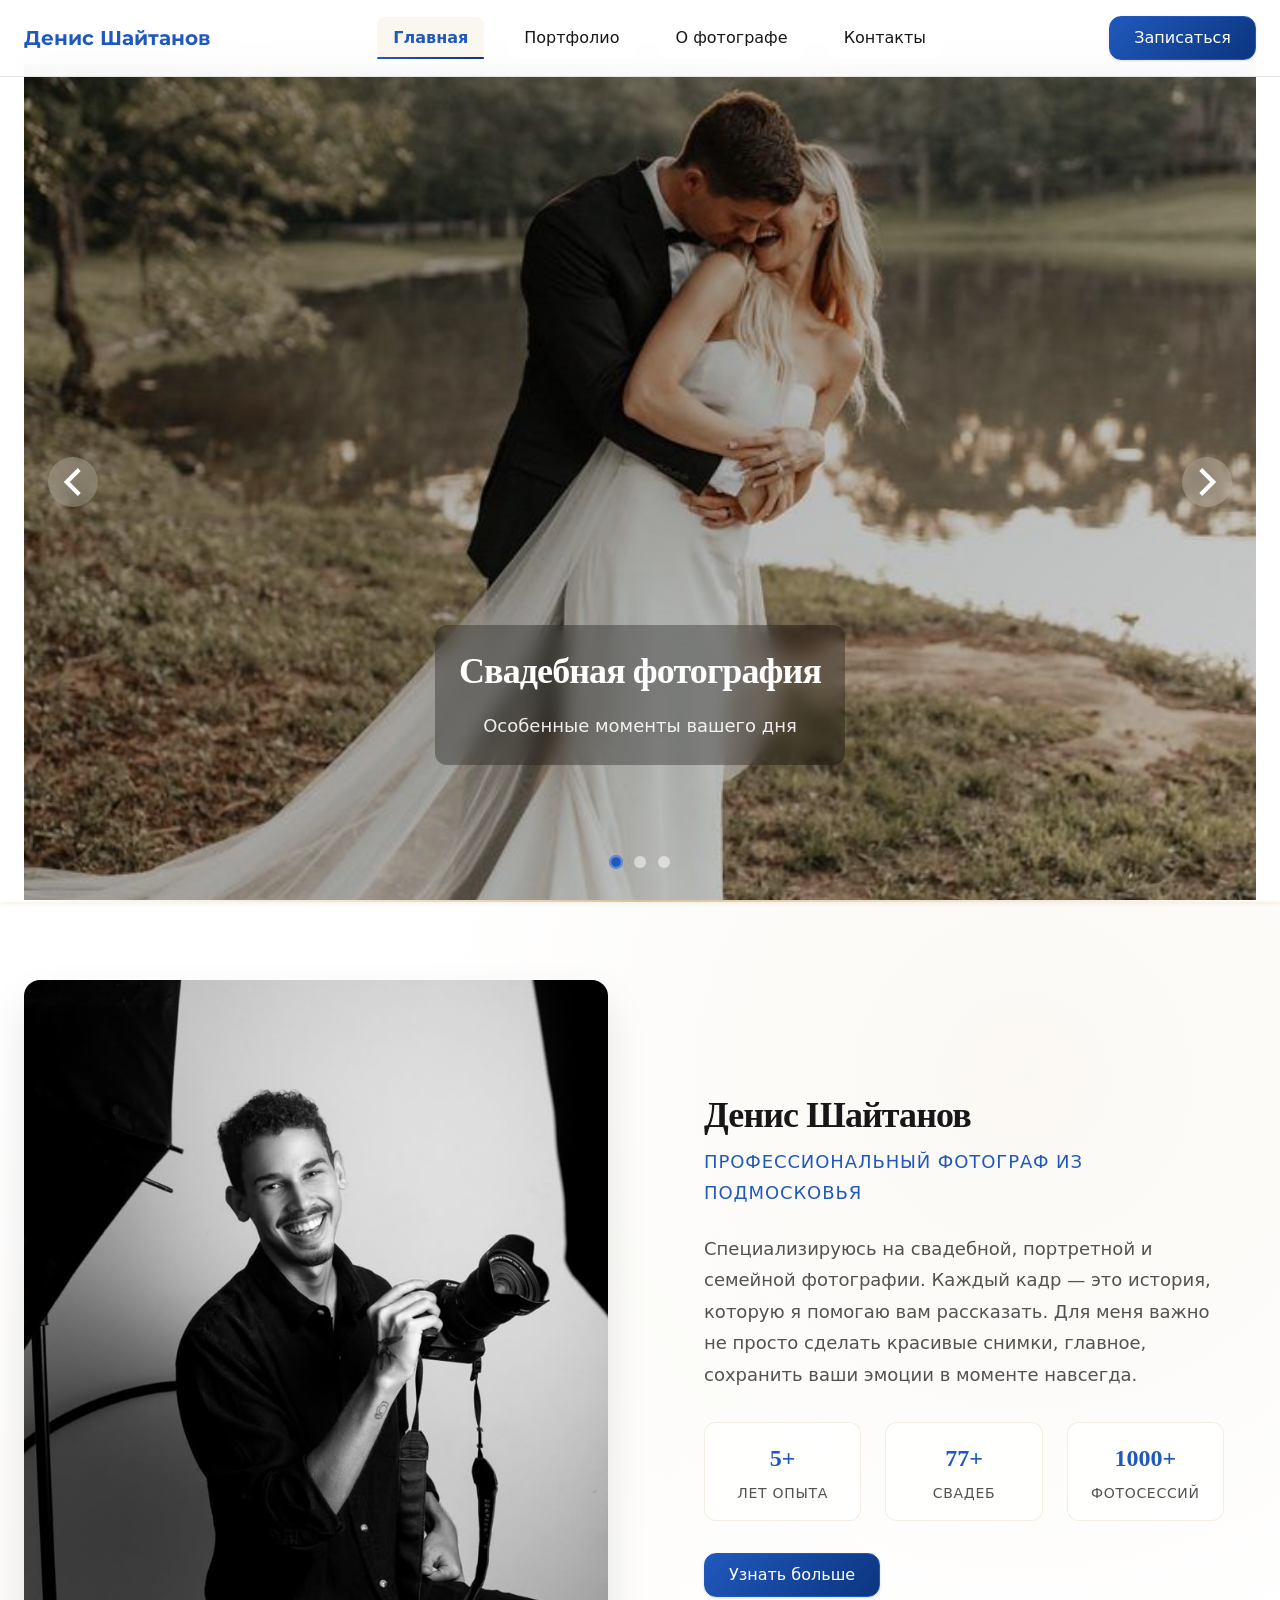
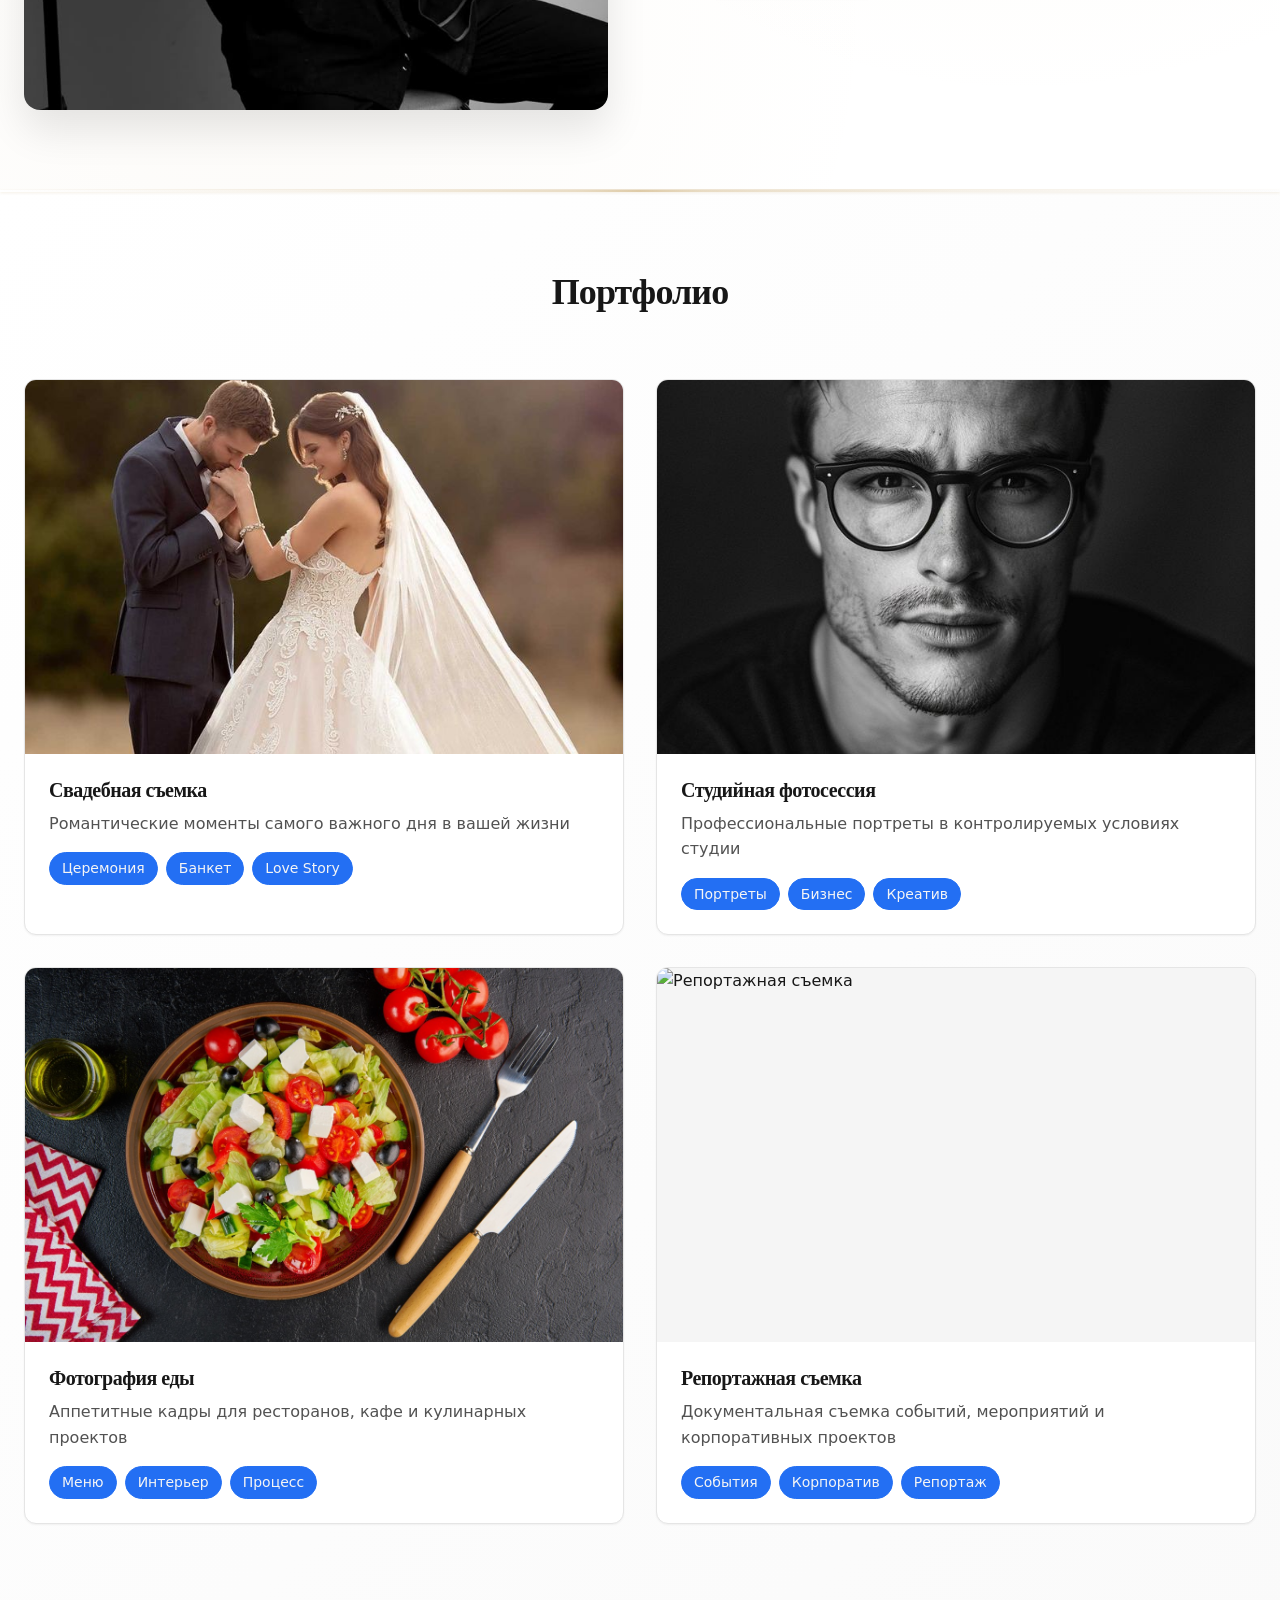
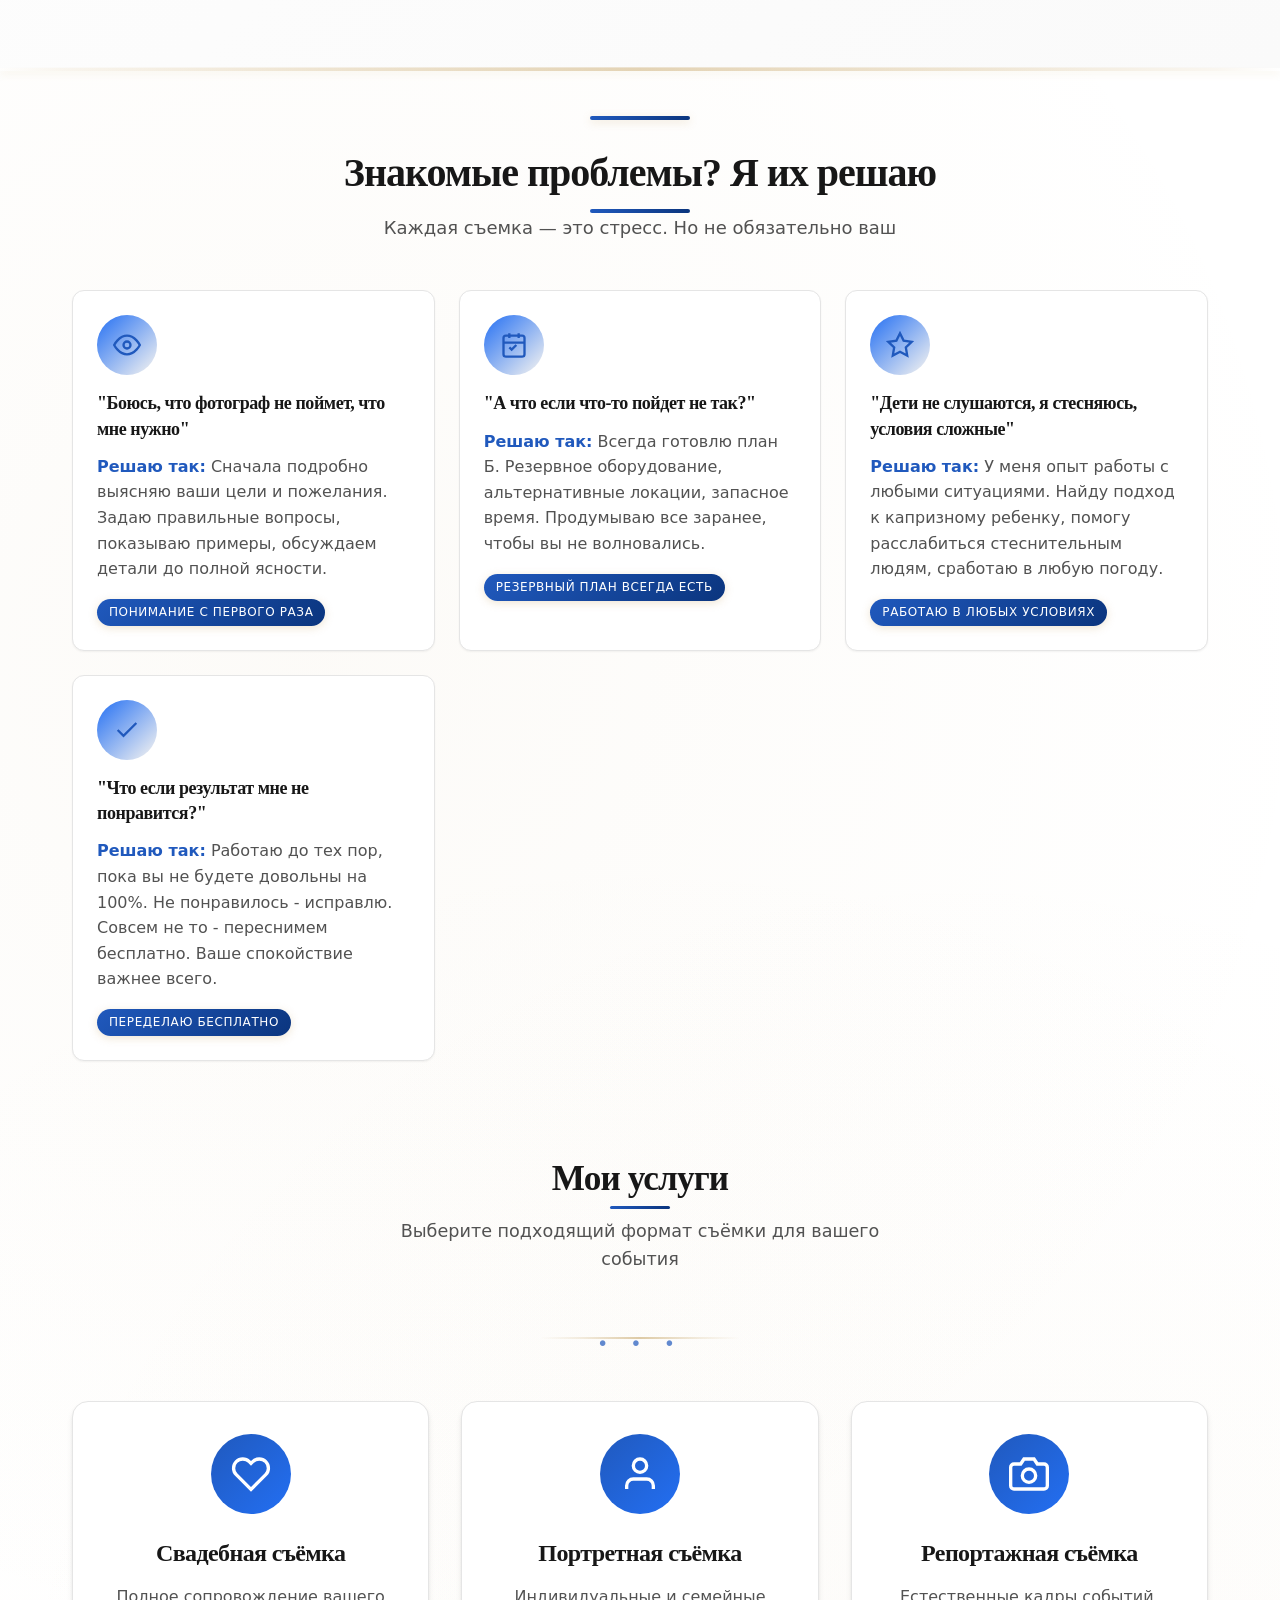
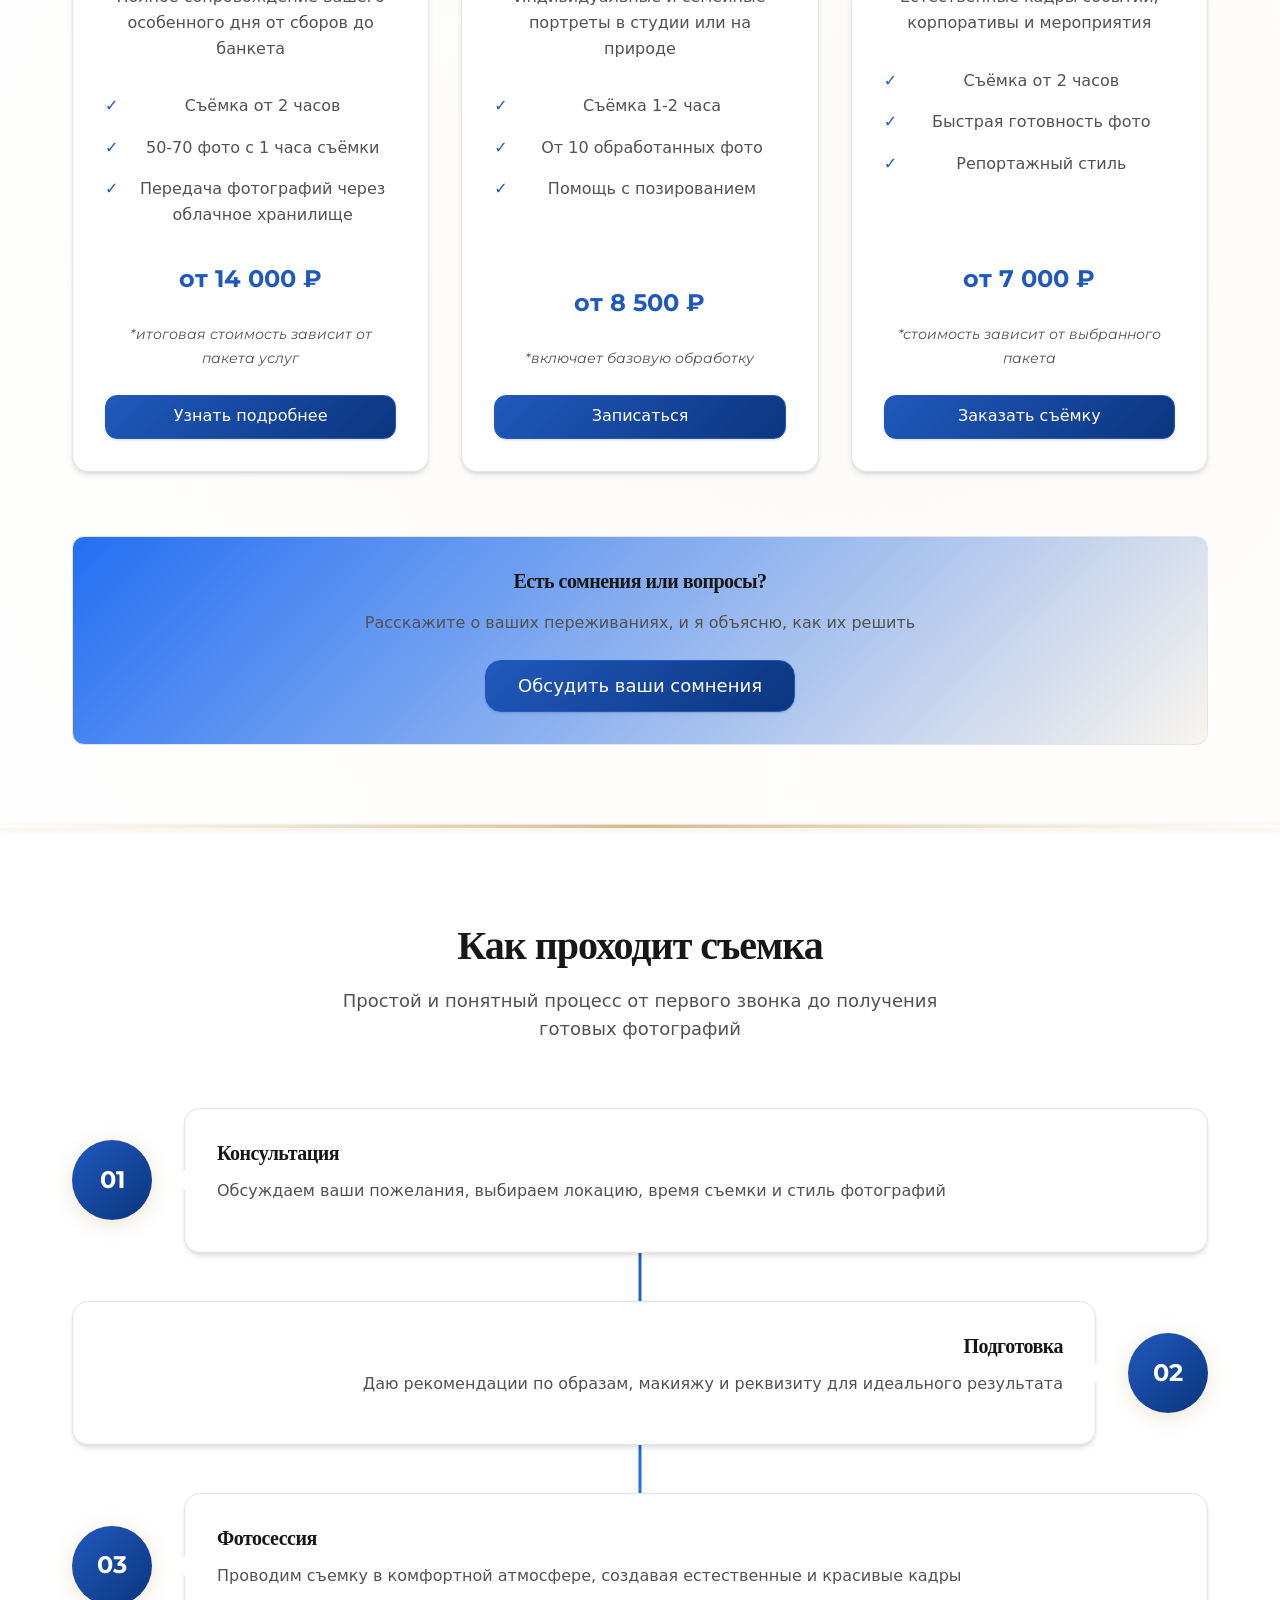
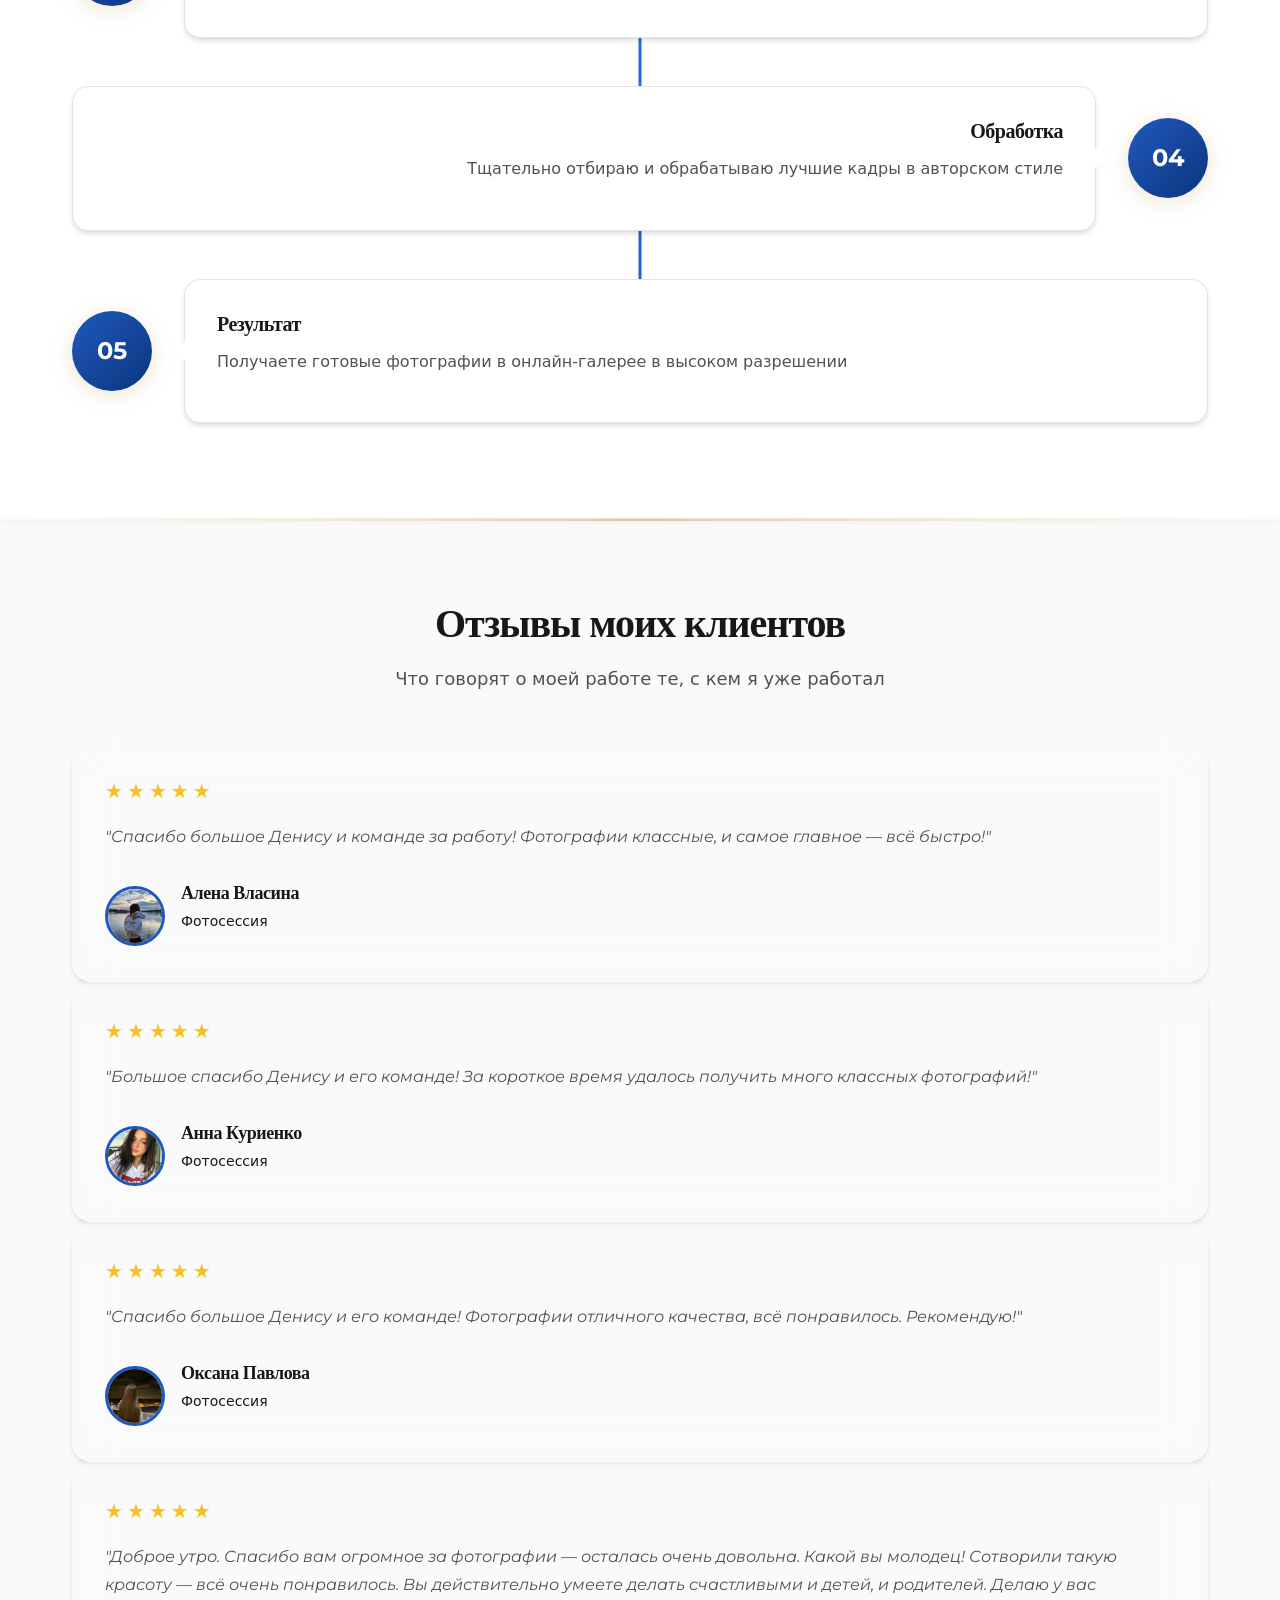
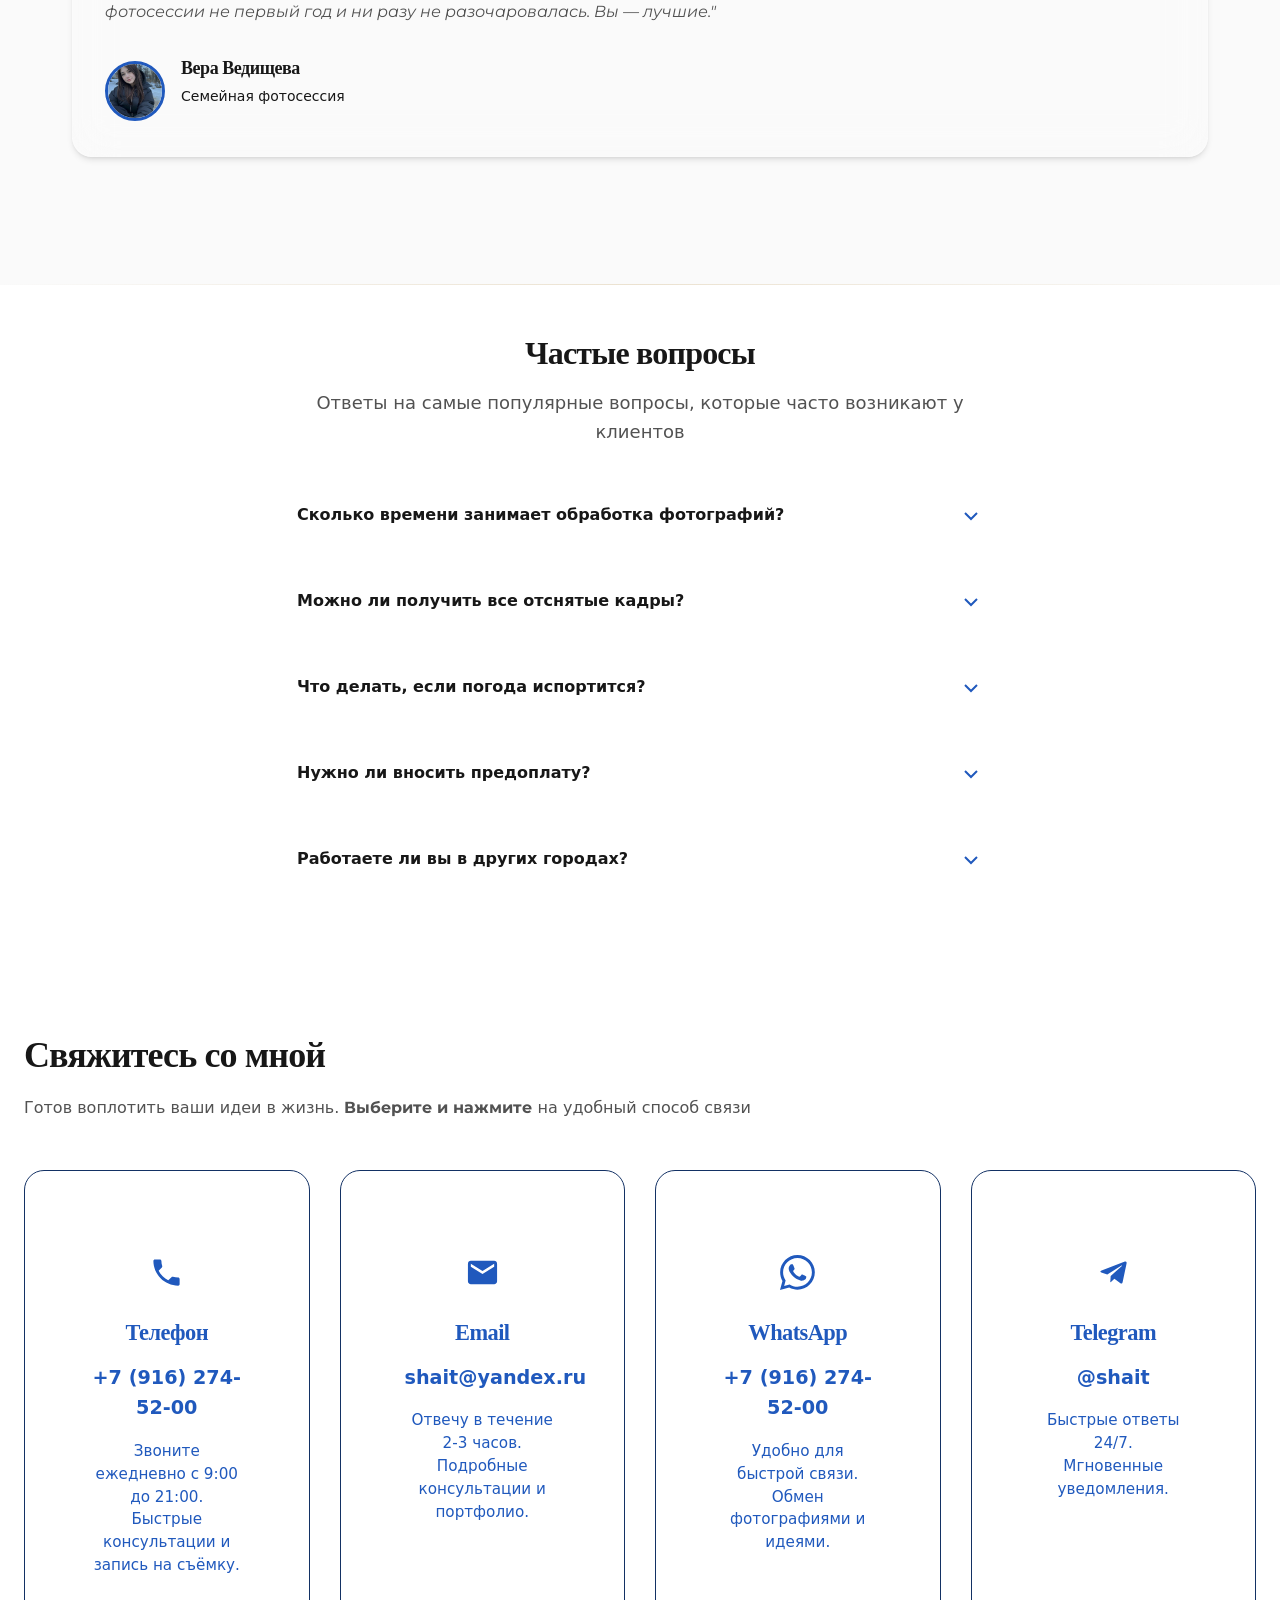
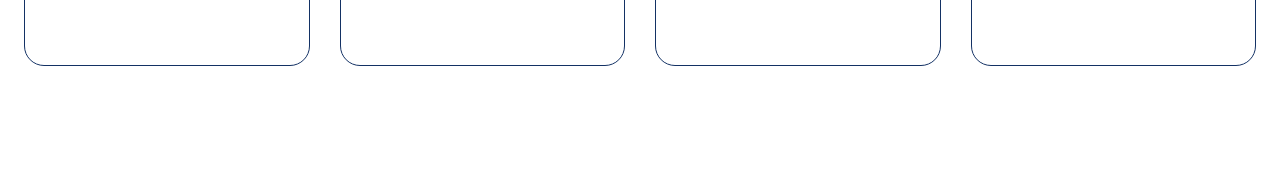
==== commit 160947a3: "27.03.2026" ====
--- a/index.html
+++ b/index.html
@@ -20,7 +20,7 @@
     <link rel="preconnect" href="https://fonts.gstatic.com" crossorigin />
  
     
-    <link href="./css/main.f760dbf419c23b4b2b57.css" rel="stylesheet" />
+    <link href="/css/main.f760dbf419c23b4b2b57.css" rel="stylesheet" />
   </head>
   <body>
     <header class="header">
@@ -1098,6 +1098,6 @@
       });
     </script>
     <script defer="defer" src="/js/main.8.js"></script>-->
-    <script defer="defer" src="./js/den.js"></script
+    <script defer="defer" src="/js/den.js"></script
   </body>
 </html>
--- a/css/main.f760dbf419c23b4b2b57.css
+++ b/css/main.f760dbf419c23b4b2b57.css
@@ -92,6 +92,7 @@
 body {
     margin: 0;
     border: 0;
+    padding: 0;
     /* padding остаётся управляемым через header.css */
 }
 
@@ -207,7 +208,7 @@
     --color-accent: #2059bd;
     --color-accent-rgb: 201, 169, 110;
     --color-accent-light: #236ff3;
-    --color-accent-dark: #1b4690;
+    --color-accent-dark: #133164;
     --color-accent-hover: #0b357e;
     
     /* Первичные цвета (алиасы для совместимости) */
@@ -2861,38 +2862,6 @@
     justify-content: flex-end;
 }
 
-/* Варианты модальных окон */
-.glass-modal--accent {
-    --glass-bg-light: rgba(var(--color-accent-rgb), 0.1);
-    --glass-border: rgba(var(--color-accent-rgb), 0.3);
-}
-
-.glass-modal--accent .glass-modal__container {
-    border: 1px solid rgba(var(--color-accent-rgb), 0.3);
-    box-shadow: var(--shadow-accent-medium);
-}
-
-.glass-modal--dark {
-    --glass-bg-light: rgba(0, 0, 0, 0.8);
-    --glass-border: rgba(255, 255, 255, 0.1);
-}
-
-.glass-modal--dark .glass-modal__title,
-.glass-modal--dark .glass-modal__body {
-    color: var(--color-text-inverse);
-}
-
-.glass-modal--fullscreen {
-    padding: 0;
-}
-
-.glass-modal--fullscreen .glass-modal__container {
-    max-width: 100vw;
-    max-height: 100vh;
-    width: 100%;
-    height: 100%;
-    border-radius: 0;
-}
 
 /* Анимации появления */
 .glass-modal--slide-up .glass-modal__container {
@@ -6135,188 +6104,6 @@
     margin-bottom: var(--spacing-16);
 }
 
-.service-card {
-    background: rgba(255, 255, 255, 0.8);
-    backdrop-filter: blur(20px);
-    border-radius: var(--radius-2xl);
-    padding: var(--spacing-8);
-    text-align: center;
-    border: 1px solid rgba(255, 255, 255, 0.2);
-    transition: all 0.4s cubic-bezier(0.25, 0.46, 0.45, 0.94);
-    position: relative;
-    overflow: hidden;
-}
-
-.service-card::before {
-    content: '';
-    position: absolute;
-    top: 0;
-    left: -100%;
-    width: 100%;
-    height: 100%;
-    background: linear-gradient(
-        90deg,
-        transparent,
-        rgba(201, 169, 110, 0.1),
-        transparent
-    );
-    transition: left 0.6s ease;
-}
-
-.service-card:hover::before {
-    left: 100%;
-}
-
-.service-card:hover {
-    transform: translateY(-12px) scale(1.02);
-    box-shadow: 
-        0 25px 50px rgba(0, 0, 0, 0.1),
-        0 0 0 1px rgba(201, 169, 110, 0.2);
-    background: rgba(255, 255, 255, 0.95);
-}
-
-.service-card__icon {
-    width: 80px;
-    height: 80px;
-    margin: 0 auto var(--spacing-6);
-    background: linear-gradient(135deg, var(--color-accent) 0%, var(--color-accent-hover) 100%);
-    border-radius: var(--radius-2xl);
-    display: flex;
-    align-items: center;
-    justify-content: center;
-    font-size: var(--font-size-3xl);
-    color: var(--color-text-inverse);
-    transition: all 0.4s ease;
-    position: relative;
-}
-
-.service-card__icon svg {
-    position: relative;
-    z-index: 2;
-    transition: all 0.4s ease;
-}
-
-.service-card__icon::after {
-    content: '';
-    position: absolute;
-    inset: 4px;
-    background: linear-gradient(135deg, var(--color-accent-hover) 0%, var(--color-accent) 100%);
-    border-radius: calc(var(--radius-2xl) - 4px);
-    opacity: 0;
-    transition: opacity 0.4s ease;
-    z-index: 1;
-}
-
-.service-card:hover .service-card__icon {
-    transform: scale(1.1);
-    box-shadow: 0 15px 30px rgba(201, 169, 110, 0.3);
-}
-
-.service-card:hover .service-card__icon svg {
-    transform: scale(1.05);
-    color: white;
-}
-
-.service-card:hover .service-card__icon::after {
-    opacity: 1;
-}
-
-.service-card__title {
-    font-size: var(--font-size-xl);
-    font-family: var(--font-display);
-    color: var(--color-text-primary);
-    margin-bottom: var(--spacing-4);
-    transition: color 0.3s ease;
-}
-
-.service-card:hover .service-card__title {
-    color: var(--color-accent);
-}
-
-.service-card__description {
-    font-size: var(--font-size-base);
-    color: var(--color-text-secondary);
-    line-height: var(--line-height-relaxed);
-    margin-bottom: var(--spacing-6);
-}
-
-.service-card__features {
-    list-style: none;
-    margin-bottom: var(--spacing-6);
-}
-
-.service-card__feature {
-    display: flex;
-    align-items: center;
-    gap: var(--spacing-2);
-    margin-bottom: var(--spacing-2);
-    font-size: var(--font-size-sm);
-    color: var(--color-text-secondary);
-}
-
-.service-card__feature::before {
-    content: '✓';
-    color: var(--color-accent);
-    font-weight: var(--font-weight-bold);
-    flex-shrink: 0;
-}
-
-.service-card__price {
-    font-size: var(--font-size-2xl);
-    font-weight: var(--font-weight-bold);
-    color: var(--color-accent);
-    margin-bottom: var(--spacing-4);
-}
-
-.service-card__price-note {
-    font-size: var(--font-size-xs);
-    color: var(--color-text-tertiary);
-    margin-bottom: var(--spacing-6);
-}
-
-.service-card__action {
-    width: 100%;
-}
-
-/* Особые стили для премиум услуги */
-.service-card--premium {
-    background: linear-gradient(135deg, var(--color-accent) 0%, var(--color-accent-hover) 100%);
-    color: var(--color-text-inverse);
-    border: 2px solid var(--color-accent-hover);
-    position: relative;
-    transform: scale(1.05);
-}
-
-.service-card--premium::after {
-    content: 'Популярно';
-    position: absolute;
-    top: -10px;
-    left: 50%;
-    transform: translateX(-50%);
-    background: var(--color-accent-dark);
-    color: var(--color-text-inverse);
-    padding: var(--spacing-1) var(--spacing-4);
-    font-size: var(--font-size-xs);
-    font-weight: var(--font-weight-bold);
-    text-transform: uppercase;
-    letter-spacing: 1px;
-    border-radius: var(--radius-full);
-}
-
-.service-card--premium .service-card__title,
-.service-card--premium .service-card__description,
-.service-card--premium .service-card__feature {
-    color: var(--color-text-inverse);
-}
-
-.service-card--premium .service-card__icon {
-    background: rgba(255, 255, 255, 0.2);
-    color: var(--color-text-inverse);
-}
-
-.service-card--premium .service-card__price {
-    color: var(--color-text-inverse);
-}
 
 /* CTA секция услуг */
 .services__cta {
@@ -6391,6 +6178,8 @@
 .slider__container {
     position: relative;
     width: 100%;
+    max-width: 1232px;
+    margin-inline: auto;
     height: 100%;
 }
 
@@ -6530,10 +6319,12 @@
 
 /* Контейнер для стрелок */
 .slider__arrows {
-    position: absolute;
-    top: 0;
-    left: 0;
+    position: relative;
+    inset: 0 0;
+    transform: translateY(-100%);
+    margin-inline: auto;
     width: 100%;
+    max-width: 1232px;
     height: 100%;
     z-index: 4;
     pointer-events: none;
@@ -7252,6 +7043,11 @@
     visibility: visible;
     opacity: 1;
     transform: none;
+    transition: all 0.3s ease-in-out;
+}
+
+.approach__cta:hover {
+    transform: scale(1.03);
 }
 
 .approach__cta-title {
@@ -7347,115 +7143,6 @@
 
 /* Принудительная видимость для всех дочерних элементов services */
 section.services * {
-    visibility: visible;
-    opacity: 1;
-}
-
-/* Стабильность видимости для process секции */
-section.process {
-    display: block;
-    visibility: visible;
-    opacity: 1;
-    transform: none;
-    padding: var(--spacing-20) 0;
-    position: relative;
-}
-
-section.process .process__container {
-    display: block;
-    visibility: visible;
-    opacity: 1;
-    transform: none;
-    position: relative;
-    z-index: 1;
-}
-
-section.process .process__header {
-    display: block;
-    visibility: visible;
-    opacity: 1;
-    transform: none;
-    text-align: center;
-    margin-bottom: var(--spacing-12);
-}
-
-section.process .process__title,
-section.process .process__subtitle {
-    display: block;
-    visibility: visible;
-    opacity: 1;
-    transform: none;
-}
-
-section.process .process__steps {
-    display: flex;
-    visibility: visible;
-    opacity: 1;
-    transform: none;
-    flex-direction: column;
-    gap: var(--spacing-8);
-    position: relative;
-}
-
-section.process .process-step {
-    display: flex;
-    visibility: visible;
-    opacity: 1;
-    transform: none;
-    align-items: center;
-    gap: var(--spacing-6);
-    position: relative;
-    z-index: 1;
-}
-
-section.process .process-step__number {
-    display: flex;
-    visibility: visible;
-    opacity: 1;
-    transform: none;
-    position: relative;
-    z-index: 2;
-}
-
-section.process .process-step__content {
-    display: block;
-    visibility: visible;
-    opacity: 1;
-    transform: none;
-    position: relative;
-    z-index: 1;
-}
-
-section.process .process-step__title,
-section.process .process-step__description {
-    display: block;
-    visibility: visible;
-    opacity: 1;
-    transform: none;
-}
-
-/* Переопределение анимационных классов для process */
-section.process .fade-in,
-section.process .slide-left,
-section.process .slide-right {
-    opacity: 1;
-    visibility: visible;
-    transform: none;
-    animation: none;
-    transition: none;
-}
-
-/* Псевдоэлементы должны быть видны */
-section.process::before,
-section.process .process__steps::before,
-section.process .process-step__content::before {
-    display: block;
-    visibility: visible;
-    opacity: 1;
-}
-
-/* Принудительная видимость для всех дочерних элементов process */
-section.process * {
     visibility: visible;
     opacity: 1;
 }
@@ -8895,8 +8582,21 @@
     background: var(--color-bg-primary);
     border-radius: var(--border-radius-lg);
     border: 1px solid var(--color-border);
-    transition: all 0.3s ease;
-}
+    opacity: 0;
+    transform: translateX(100%);
+    transition: all 0.7s ease;
+}
+
+.contact-card.animate-in {
+    opacity: 1;
+    transform: translateX(0);
+  }
+  
+  /* Необязательно: разные задержки */
+  .contact-card.animate-in:nth-child(1) { transition-delay: 0s; }
+  .contact-card.animate-in:nth-child(2) { transition-delay: 0.1s; }
+  .contact-card.animate-in:nth-child(3) { transition-delay: 0.2s; }
+  .contact-card.animate-in:nth-child(4) { transition-delay: 0.3s; }
 
 .contact-card:hover {
     transform: translateY(-4px);
@@ -8911,7 +8611,6 @@
     display: flex;
     align-items: center;
     justify-content: center;
-    background: var(--color-primary-light);
     border-radius: 50%;
 }
 
@@ -8921,9 +8620,6 @@
     height: 30px;
 }
 
-.contact-card__whatsapp-icon {
-    filter: brightness(0) saturate(100%) invert(72%) sepia(23%) saturate(586%) hue-rotate(359deg) brightness(96%) contrast(87%);
-}
 
 .contact-card__title {
     font-size: var(--font-size-xl);
@@ -9825,7 +9521,7 @@
 
 section.portfolio-categories .portfolio-category__feature {
     background: var(--color-accent-light);
-    color: var(--color-accent);
+    color: var(--color-gray-100);
     font-size: var(--font-size-sm);
     font-weight: var(--font-weight-medium);
     padding: var(--spacing-1) var(--spacing-3);
@@ -10187,6 +9883,7 @@
 }
 
 .service-card__features {
+
   display: block;
   list-style: none;
   padding: 0;
@@ -10217,6 +9914,9 @@
 
 /* Service Cards */
 .service-card {
+  display: flex;
+  flex-direction: column;
+  justify-content: flex-start;
   background: var(--color-background);
   border-radius: 16px;
   padding: 2rem;
@@ -10228,17 +9928,6 @@
   overflow: hidden;
 }
 
-.service-card::before {
-  content: '';
-  position: absolute;
-  top: 0;
-  left: 0;
-  right: 0;
-  height: 4px;
-  background: linear-gradient(90deg, var(--color-primary), var(--color-primary-light));
-  transform: scaleX(0);
-  transition: transform 0.3s ease;
-}
 
 .service-card:hover::before {
   transform: scaleX(1);
@@ -10284,13 +9973,14 @@
   color: var(--color-text-light);
   line-height: 1.6;
   margin-bottom: 1.5rem;
-  flex-grow: 1;
+ 
 }
 
 .service-card__features {
   list-style: none;
   padding: 0;
   margin: 0 0 1.5rem 0;
+  flex-grow: 1;
 }
 
 .service-card__features li {
@@ -10332,11 +10022,6 @@
   box-shadow: var(--shadow-lg);
 }
 
-.service-card--premium::before {
-  background: linear-gradient(90deg, var(--color-primary), var(--color-accent));
-  transform: scaleX(1);
-}
-
 .service-card--premium .service-card__icon {
   background: linear-gradient(135deg, var(--color-primary), var(--color-accent));
   box-shadow: 0 4px 15px rgba(201, 169, 110, 0.3);
@@ -10368,22 +10053,6 @@
   font-weight: 400;
 }
 
-/* Премиум бейдж */
-.service-card--premium::after {
-  content: 'Популярно';
-  position: absolute;
-  top: -10px;
-  right: 20px;
-  background: linear-gradient(135deg, var(--color-primary), var(--color-accent));
-  color: white;
-  padding: 5px 15px;
-  border-radius: 15px;
-  font-size: 0.75rem;
-  font-weight: 600;
-  text-transform: uppercase;
-  letter-spacing: 0.5px;
-  box-shadow: 0 2px 8px rgba(201, 169, 110, 0.3);
-}
 
 .service-card--premium:hover {
   transform: scale(1.02) translateY(-12px);
@@ -10519,7 +10188,22 @@
   align-items: center;
   gap: 2rem;
   position: relative;
-}
+  transform: translateX(-200%);
+  transition: all 1s ease-in-out;
+
+}
+
+.process-step.animate-in {
+    opacity: 1;
+    transform: translateX(0);
+  }
+  
+  /* Необязательно: разные задержки */
+  .process-step.animate-in:nth-child(1) { transition-delay: 0s; }
+  .process-step.animate-in:nth-child(2) { transition-delay: 0.2s; }
+  .process-step.animate-in:nth-child(3) { transition-delay: 0.4s; }
+  .process-step.animate-in:nth-child(4) { transition-delay: 0.6s; }
+  .process-step.animate-in:nth-child(5) { transition-delay: 0.8s; }
 
 .process-step:nth-child(even) {
   flex-direction: row-reverse;
@@ -10793,16 +10477,6 @@
   position: relative;
 }
 
-.testimonial-card__text::before {
-  content: '"';
-  position: absolute;
-  top: -10px;
-  left: -15px;
-  font-size: 3rem;
-  color: var(--color-primary);
-  opacity: 0.3;
-  font-family: serif;
-}
 
 .testimonial-card__author {
   display: flex;
@@ -12455,7 +12129,7 @@
 .contact-card {
     background: var(--glass-bg);
     backdrop-filter: blur(20px);
-    border: 1px solid var(--glass-border);
+    border: 1px solid var(--color-accent-dark);
     border-radius: 20px;
     box-shadow: var(--shadow-glass);
     transition: all 0.3s ease;
@@ -12465,19 +12139,10 @@
     text-decoration: none;
 }
 
-.contact-card::before {
-    content: '';
-    position: absolute;
-    top: 0;
-    left: 0;
-    right: 0;
-    height: 4px;
-    background: linear-gradient(90deg, var(--color-accent, #c9a96e), var(--color-accent-hover, #b8965d));
-}
 
 .contact-card:hover {
     transform: translateY(-10px);
-    box-shadow: var(--shadow-large);
+    box-shadow: var(--color-accent-dark);
     background: rgba(255, 255, 255, 0.95);
 }
 
@@ -12486,23 +12151,12 @@
     text-align: center;
 }
 
-.contact-card__icon {
-    width: 80px;
-    height: 80px;
-    margin: 0 auto 1.5rem;
-    background: linear-gradient(135deg, var(--glass-bg-light), rgba(255, 255, 255, 0.8));
-    border-radius: 50%;
-    display: flex;
-    align-items: center;
-    justify-content: center;
-    border: 1px solid var(--glass-border);
-    transition: all 0.3s ease;
-}
+
 
 .contact-card__icon svg {
     width: 35px;
     height: 35px;
-    fill: var(--color-accent, #c9a96e);
+    fill: var(--color-accent);
     transition: all 0.3s ease;
 }
 
@@ -12539,10 +12193,7 @@
     transform: scale(1.1);
 }
 
-.contact-card:hover .contact-card__icon img {
-    filter: brightness(0) saturate(100%) invert(61%) sepia(31%) saturate(760%) hue-rotate(3deg) brightness(92%) contrast(87%) !important;
-    transform: scale(1.1);
-}
+
 
 .contact-card__note {
     color: var(--text-secondary);
@@ -14848,83 +14499,7 @@
     transform: translateY(0);
 }
 
-/* Дополнительные анимации для совместимости */
-.slide-up {
-    opacity: 1;
-    transform: translateY(0);
-    transition: all 0.6s ease-out;
-}
-
-.slide-up.animate,
-.slide-up.animate-in {
-    opacity: 1;
-    transform: translateY(0);
-}
-
-.slide-left {
-    opacity: 1;
-    transform: translateX(0);
-    transition: all 0.6s ease-out;
-}
-
-.slide-left.animate,
-.slide-left.animate-in {
-    opacity: 1;
-    transform: translateX(0);
-}
-
-.slide-right {
-    opacity: 1;
-    transform: translateX(0);
-    transition: all 0.6s ease-out;
-}
-
-.slide-right.animate,
-.slide-right.animate-in {
-    opacity: 1;
-    transform: translateX(0);
-}
-
-.zoom-in {
-    opacity: 1;
-    transform: scale(1);
-    transition: all 0.6s ease-out;
-}
-
-.zoom-in.animate,
-.zoom-in.animate-in {
-    opacity: 1;
-    transform: scale(1);
-}
-
-/* Стабильные анимации - не возвращаемся к opacity: 0 */
-.animate-fade-in-up.animate-in,
-.animate-fade-in-up.animate {
-    opacity: 1;
-    transform: translateY(0);
-    animation-fill-mode: forwards;
-}
-
-.animate-fade-in-down.animate-in,
-.animate-fade-in-down.animate {
-    opacity: 1;
-    transform: translateY(0);
-    animation-fill-mode: forwards;
-}
-
-.animate-fade-in-left.animate-in,
-.animate-fade-in-left.animate {
-    opacity: 1;
-    transform: translateX(0);
-    animation-fill-mode: forwards;
-}
-
-.animate-fade-in-right.animate-in,
-.animate-fade-in-right.animate {
-    opacity: 1;
-    transform: translateX(0);
-    animation-fill-mode: forwards;
-}
+
 
 /* Гарантируем видимость CTA блока в портфолио с высокой специфичностью */
 section#portfolio.portfolio-categories .portfolio-categories__cta.animate-fade-in-up {
@@ -15051,183 +14626,6 @@
     visibility: visible;
     opacity: 1;
     transform: none;
-}
-
-/* Высокоспецифичные селекторы для анимированных элементов approach */
-html.page-loaded section.services [class*="slide-"],
-html.force-visible section.services [class*="slide-"],
-.no-js section.services [class*="slide-"] {
-    opacity: 1;
-    visibility: visible;
-    transform: none;
-    animation-fill-mode: both;
-}
-
-html.page-loaded section.services .fade-in,
-html.force-visible section.services .fade-in,
-.no-js section.services .fade-in {
-    opacity: 1;
-    visibility: visible;
-    transform: none;
-    animation-fill-mode: both;
-}
-
-html.page-loaded section.services .approach-card,
-html.force-visible section.services .approach-card,
-.no-js section.services .approach-card {
-    opacity: 1;
-    visibility: visible;
-    transform: none;
-}
-
-/* Переопределяем начальные состояния анимаций для approach */
-html.page-loaded section.services .slide-up,
-html.force-visible section.services .slide-up,
-.no-js section.services .slide-up,
-section.services .slide-up {
-    opacity: 1;
-    transform: translateY(0);
-}
-
-section.services .approach-card.slide-up {
-    opacity: 1;
-    transform: translateY(0);
-    visibility: visible;
-}
-
-section.services .fade-in {
-    opacity: 1;
-    transform: none;
-    visibility: visible;
-}
-
-/* Стабильность видимости для process секции */
-section.process .process__steps {
-    display: flex;
-    visibility: visible;
-    opacity: 1;
-    transform: none;
-}
-
-section.process .process-step {
-    display: flex;
-    visibility: visible;
-    opacity: 1;
-    transform: none;
-}
-
-section.process .process-step__content {
-    display: block;
-    visibility: visible;
-    opacity: 1;
-    transform: none;
-}
-
-section.process .process-step__number {
-    display: flex;
-    visibility: visible;
-    opacity: 1;
-    transform: none;
-}
-
-/* Высокоспецифичные селекторы для анимированных элементов process */
-html.page-loaded section.process [class*="slide-"],
-html.force-visible section.process [class*="slide-"],
-.no-js section.process [class*="slide-"] {
-    opacity: 1;
-    visibility: visible;
-    transform: none;
-    animation-fill-mode: both;
-}
-
-html.page-loaded section.process .fade-in,
-html.force-visible section.process .fade-in,
-.no-js section.process .fade-in {
-    opacity: 1;
-    visibility: visible;
-    transform: none;
-    animation-fill-mode: both;
-}
-
-/* Переопределяем начальные состояния анимаций для process */
-html.page-loaded section.process .slide-left,
-html.force-visible section.process .slide-left,
-.no-js section.process .slide-left,
-section.process .slide-left {
-    opacity: 1;
-    transform: translateX(0);
-}
-
-html.page-loaded section.process .slide-right,
-html.force-visible section.process .slide-right,
-.no-js section.process .slide-right,
-section.process .slide-right {
-    opacity: 1;
-    transform: translateX(0);
-}
-
-/* Стабильность видимости для testimonials секции */
-section.testimonials .testimonials__slider {
-    display: block;
-    visibility: visible;
-    opacity: 1;
-    transform: none;
-}
-
-section.testimonials .testimonial-card {
-    display: block;
-    visibility: visible;
-    opacity: 1;
-    transform: none;
-}
-
-section.testimonials .testimonial-card__content {
-    display: block;
-    visibility: visible;
-    opacity: 1;
-    transform: none;
-}
-
-section.testimonials .testimonial-card__author {
-    display: flex;
-    visibility: visible;
-    opacity: 1;
-    transform: none;
-}
-
-/* Высокоспецифичные селекторы для анимированных элементов testimonials */
-html.page-loaded section.testimonials .zoom-in,
-html.force-visible section.testimonials .zoom-in,
-.no-js section.testimonials .zoom-in {
-    opacity: 1;
-    visibility: visible;
-    transform: scale(1);
-    animation-fill-mode: both;
-}
-
-html.page-loaded section.testimonials .fade-in,
-html.force-visible section.testimonials .fade-in,
-.no-js section.testimonials .fade-in {
-    opacity: 1;
-    visibility: visible;
-    transform: none;
-    animation-fill-mode: both;
-}
-
-/* Переопределяем начальные состояния анимаций для testimonials */
-html.page-loaded section.testimonials .testimonial-card,
-html.force-visible section.testimonials .testimonial-card,
-.no-js section.testimonials .testimonial-card,
-section.testimonials .testimonial-card {
-    opacity: 1;
-    transform: scale(1);
-    visibility: visible;
-}
-
-section.testimonials .testimonial-card.zoom-in {
-    opacity: 1;
-    transform: scale(1);
-    visibility: visible;
 }
 
 /* =================================================================
@@ -17265,21 +16663,4 @@
     }
 }
 
-/* Главный файл стилей - модульная архитектура CSS */
-
-/* Шрифты */
-
-/* Базовые стили */
-
-/* Компоненты */
-
-/* Структурные элементы */
-
-/* Страницы */
-
-/* Утилиты */
-
-/* Страницы галерей - загружаем после анимаций для большей специфичности */
-
-
-/*# sourceMappingURL=main.f760dbf419c23b4b2b57.css.map*/+
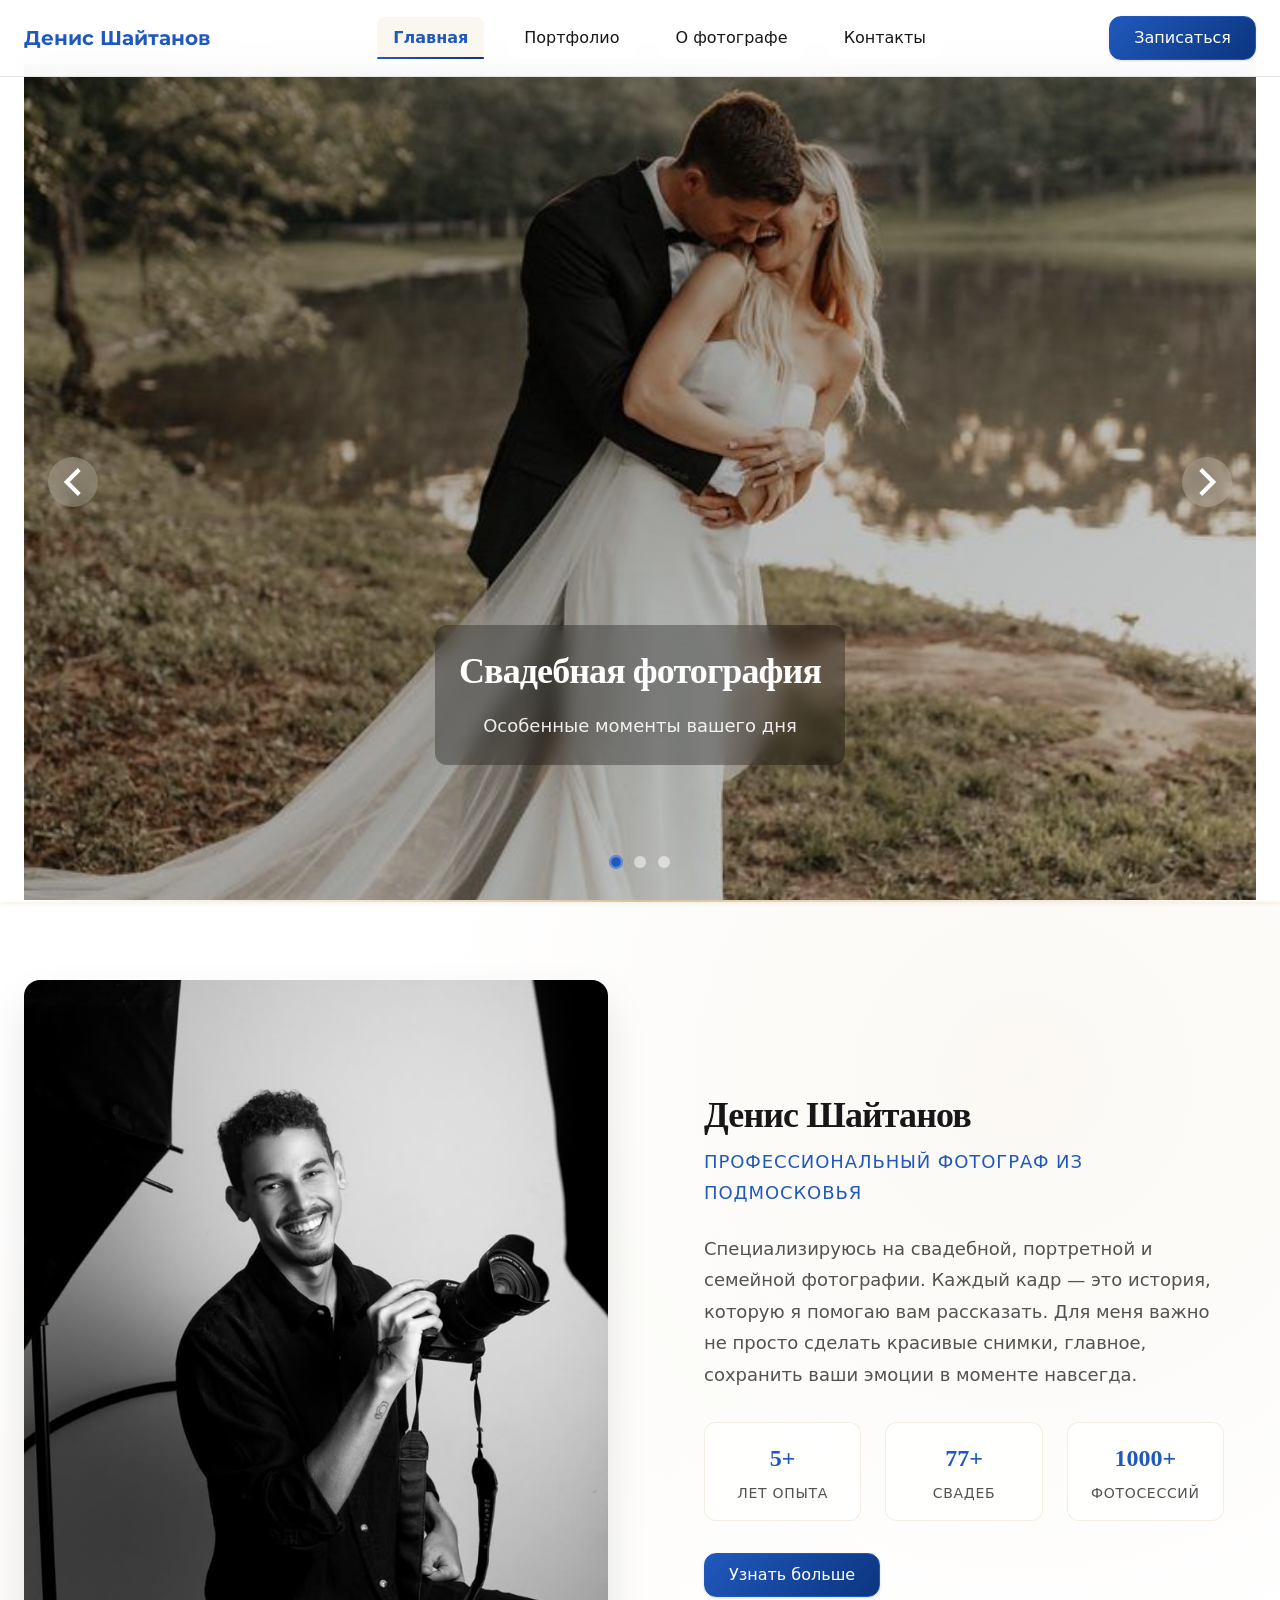
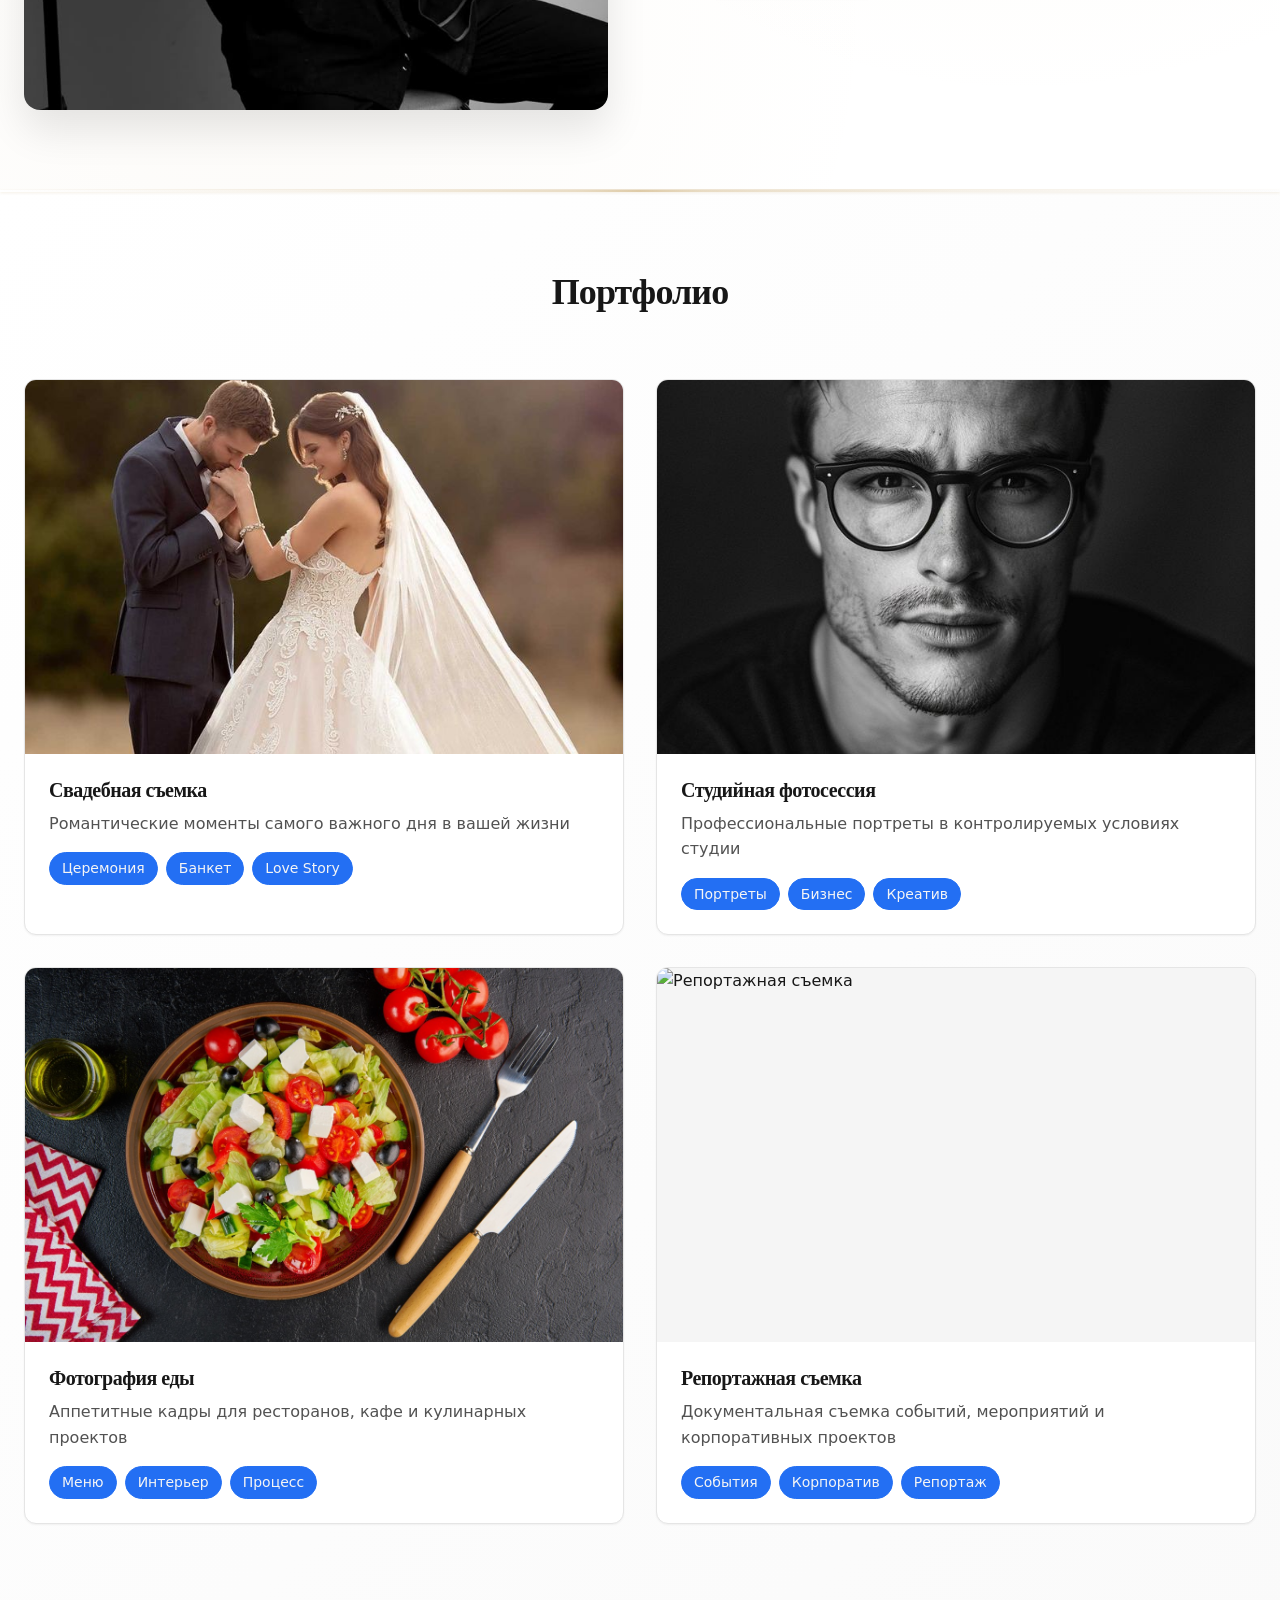
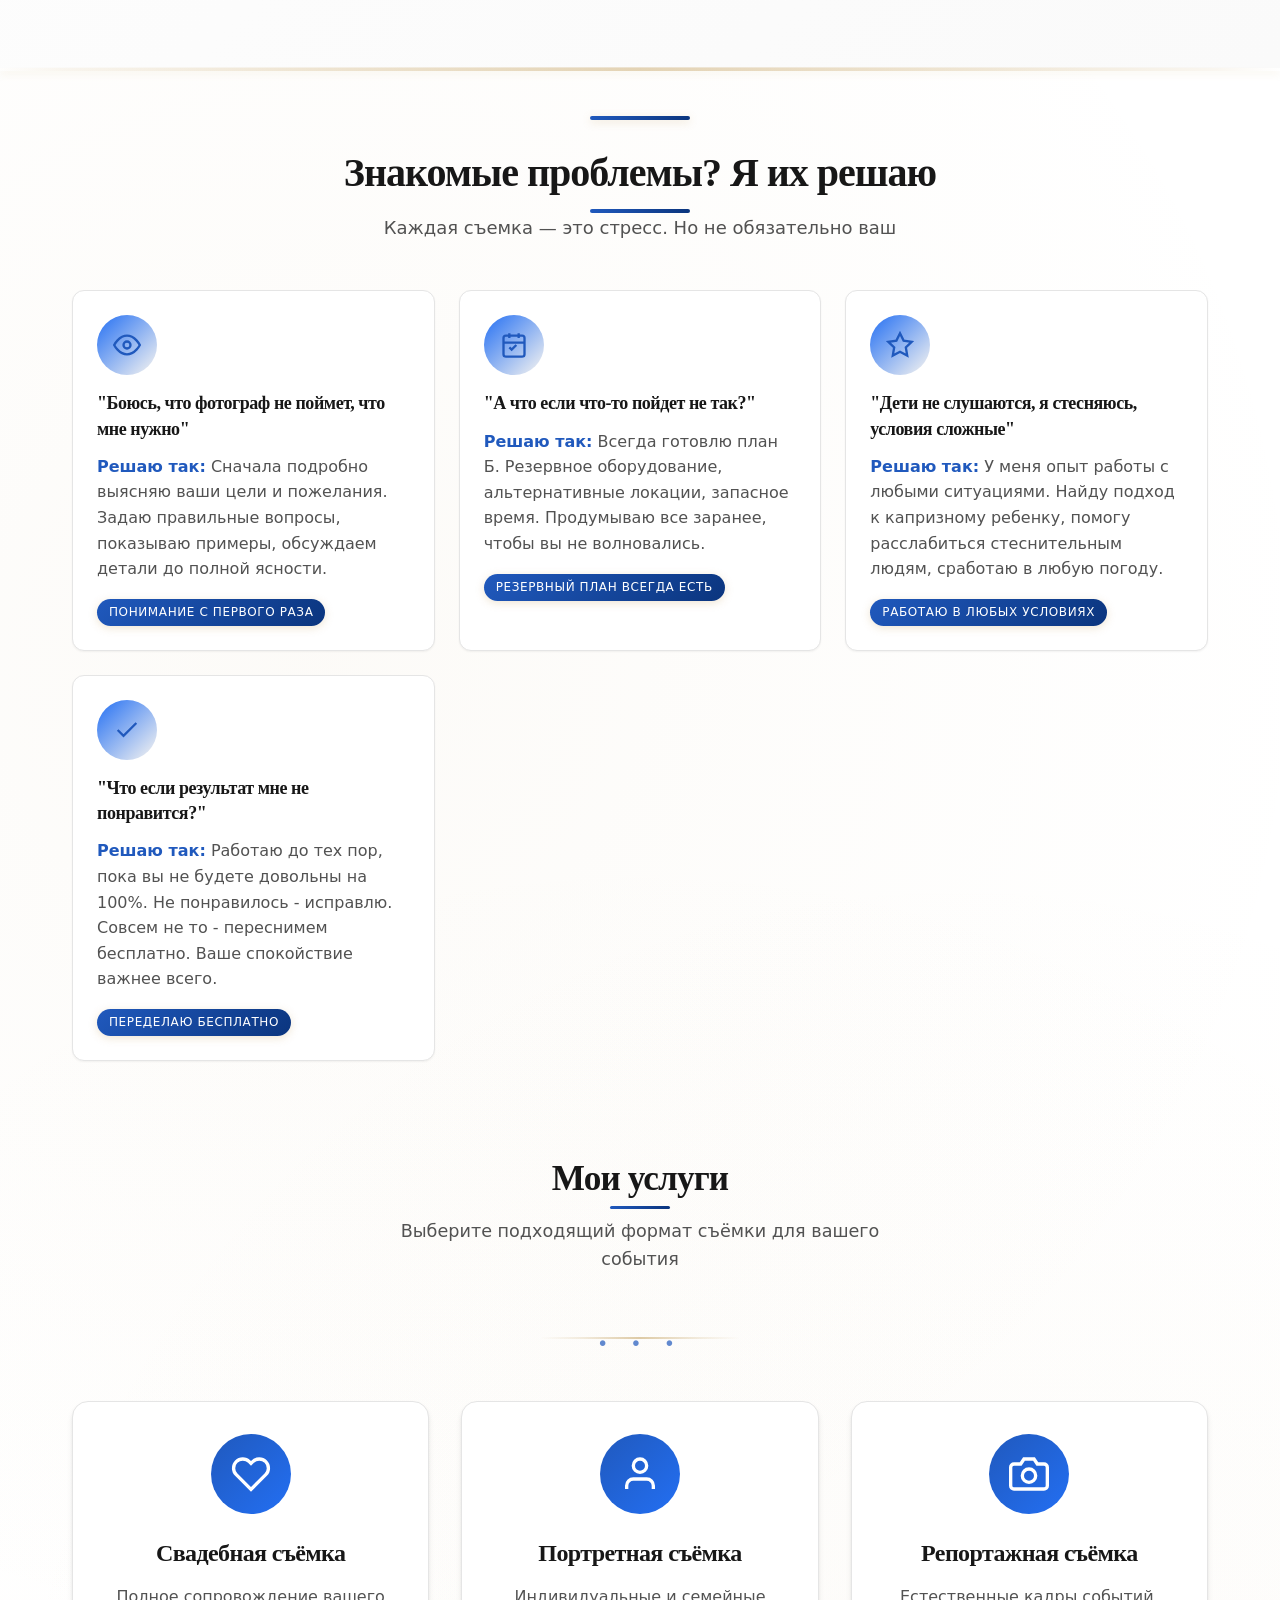
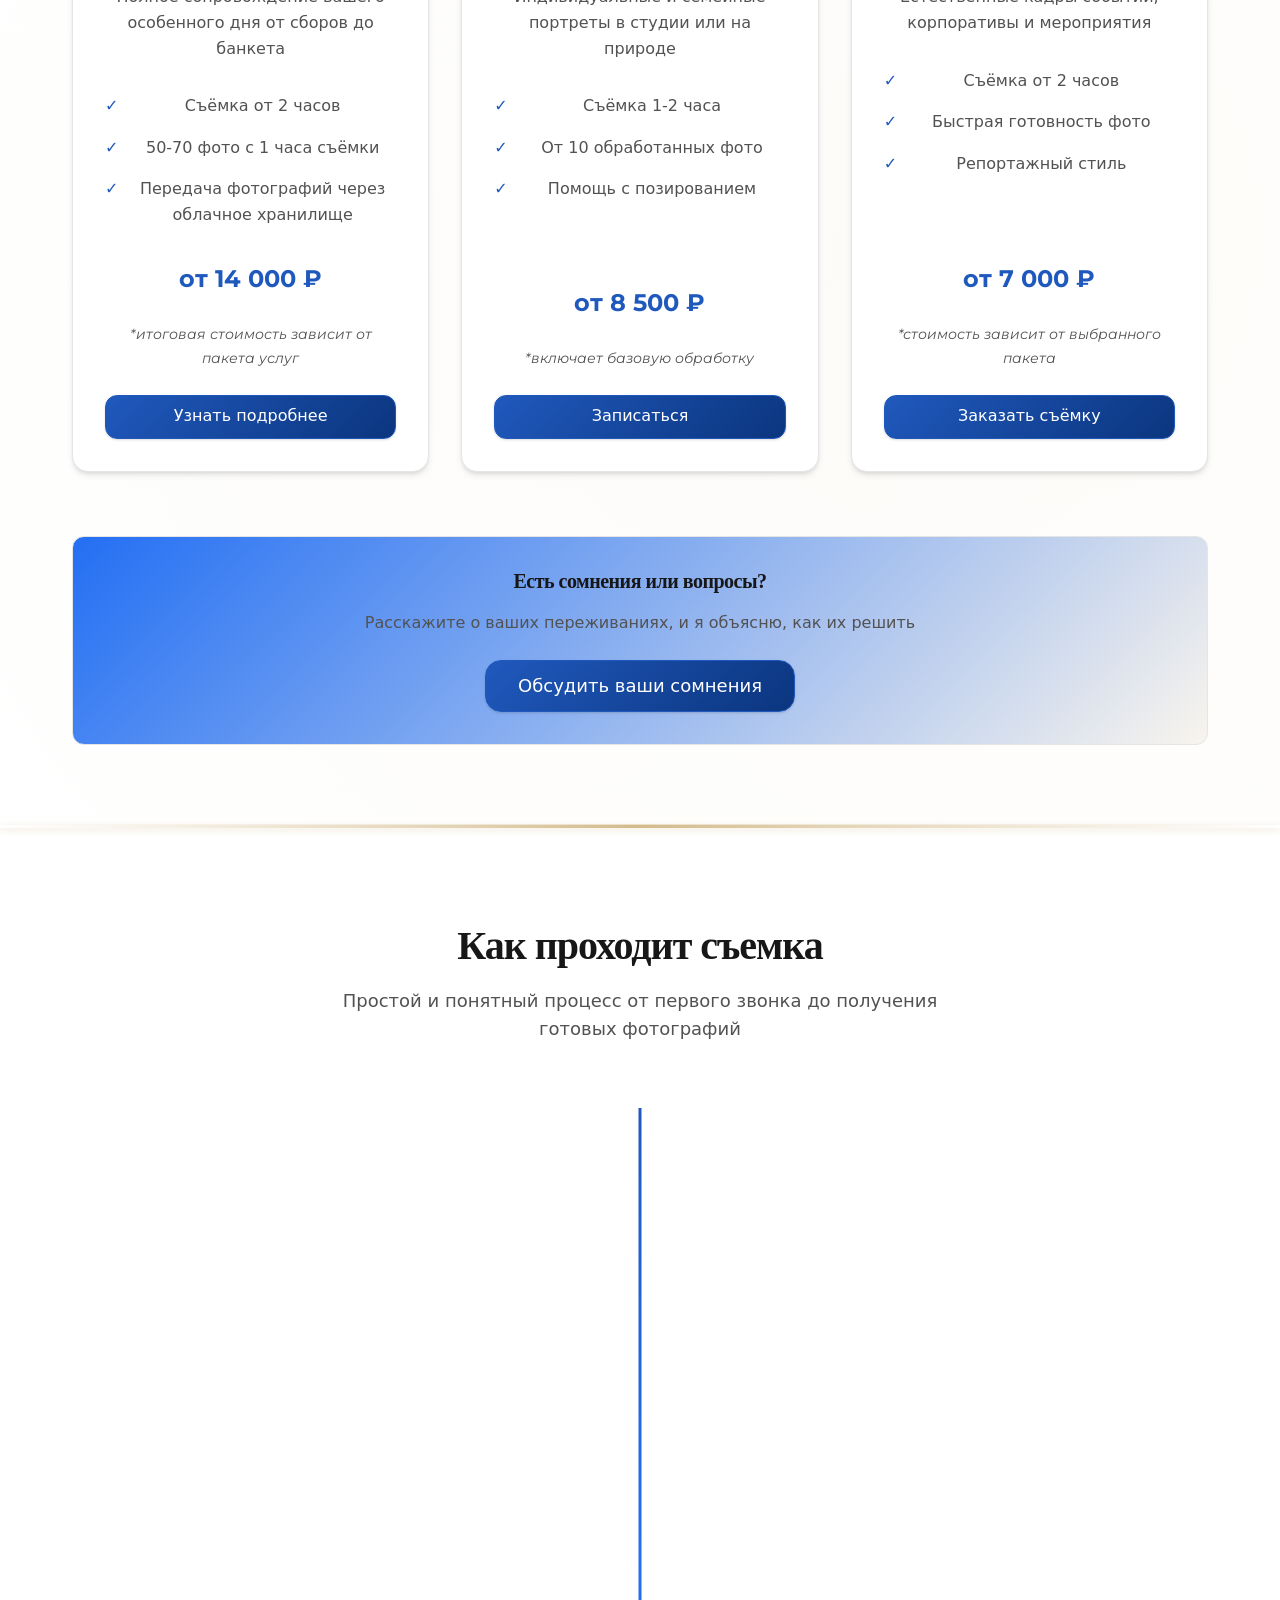
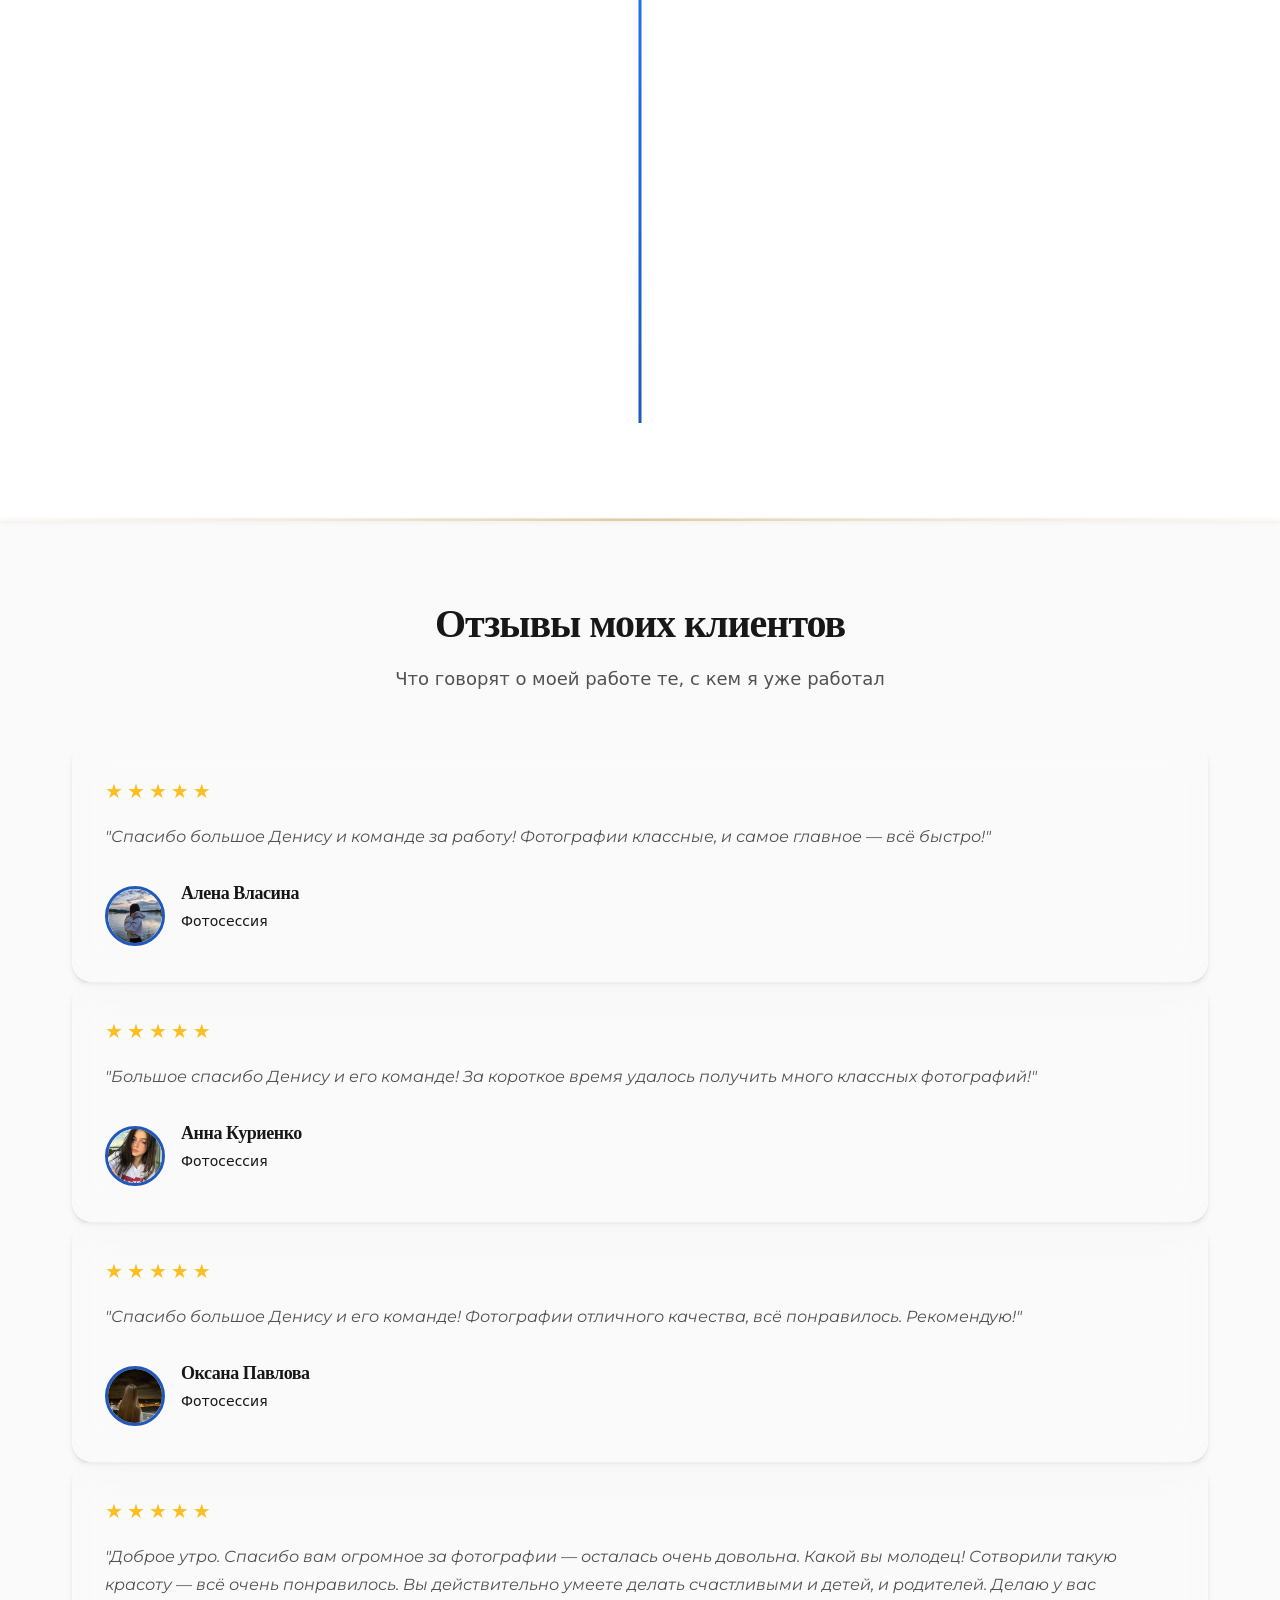
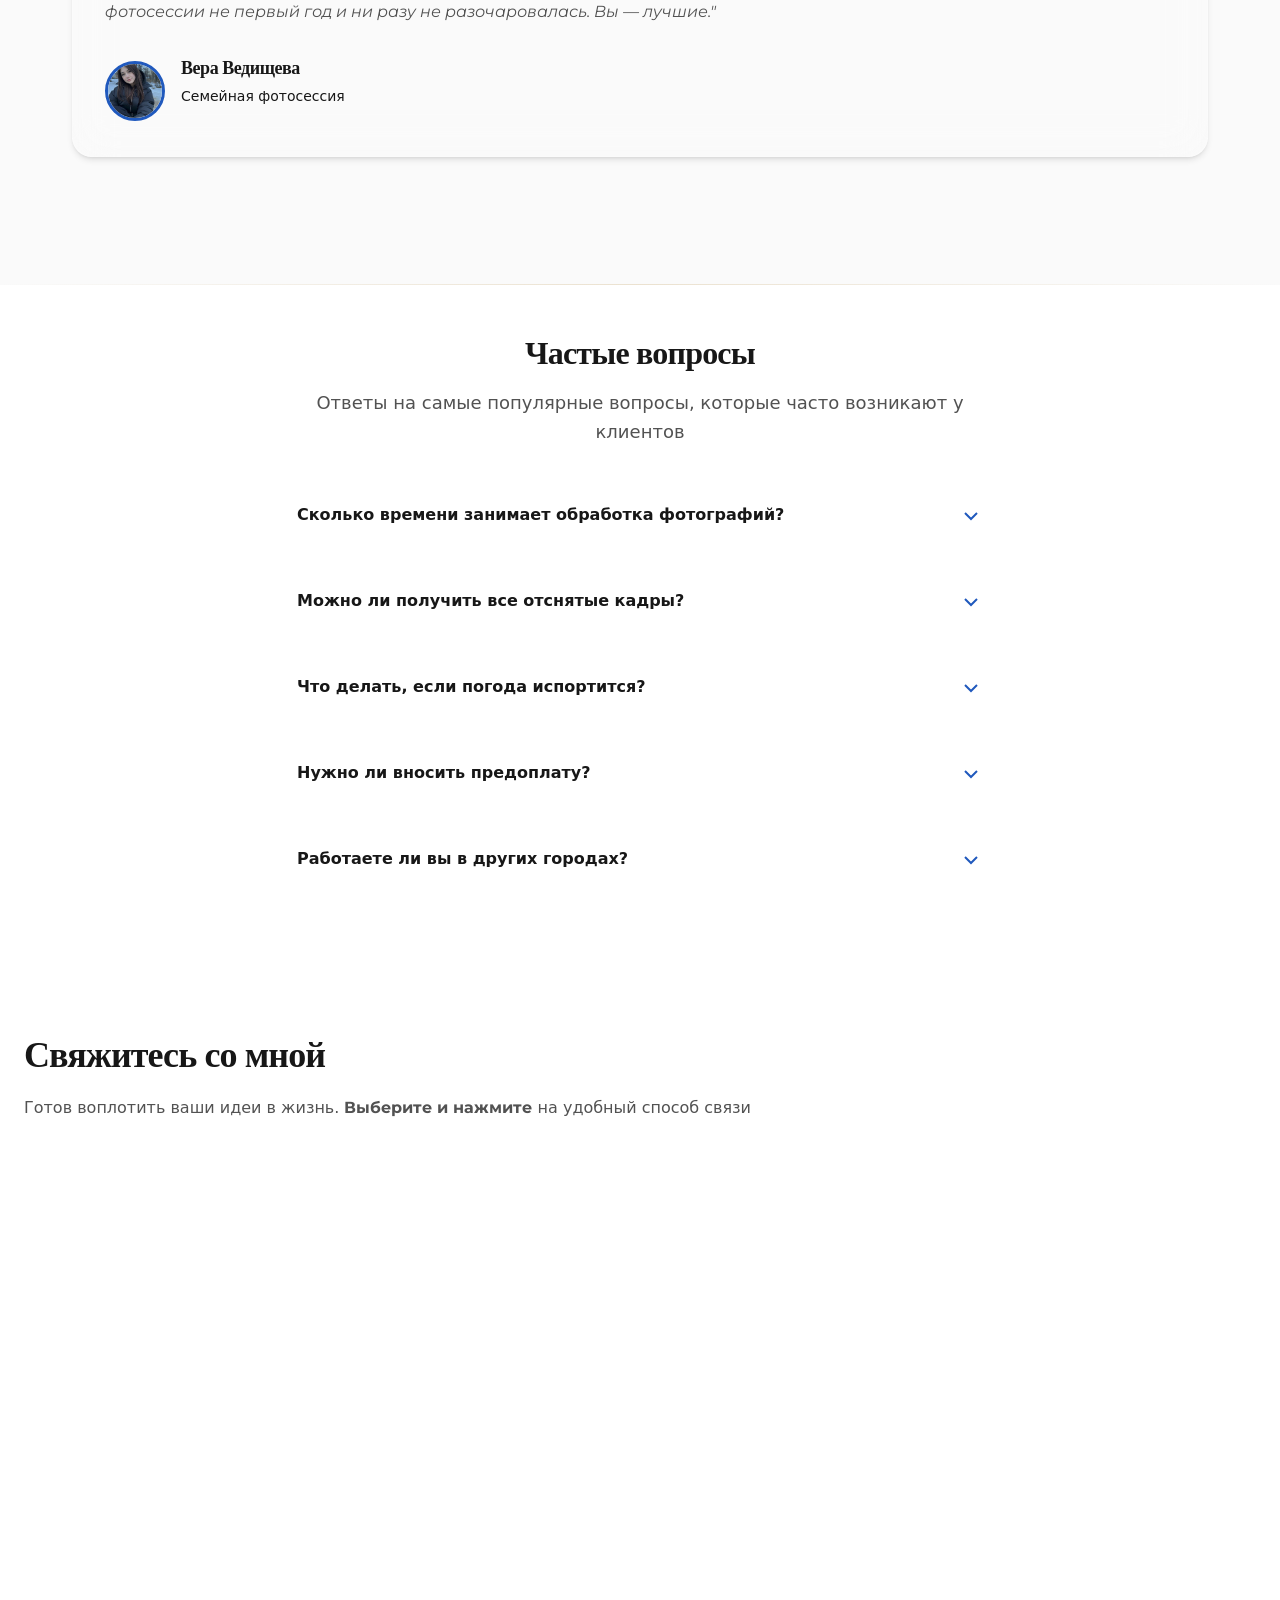
==== commit 7bb37225: "Update index.html" ====
--- a/index.html
+++ b/index.html
@@ -20,7 +20,7 @@
     <link rel="preconnect" href="https://fonts.gstatic.com" crossorigin />
  
     
-    <link href="/css/main.f760dbf419c23b4b2b57.css" rel="stylesheet" />
+    <link href="./css/main.f760dbf419c23b4b2b57.css" rel="stylesheet" />
   </head>
   <body>
     <header class="header">
@@ -1098,6 +1098,6 @@
       });
     </script>
     <script defer="defer" src="/js/main.8.js"></script>-->
-    <script defer="defer" src="/js/den.js"></script
+    <script defer="defer" src="photo_Page-pet/js/den.js"></script
   </body>
 </html>
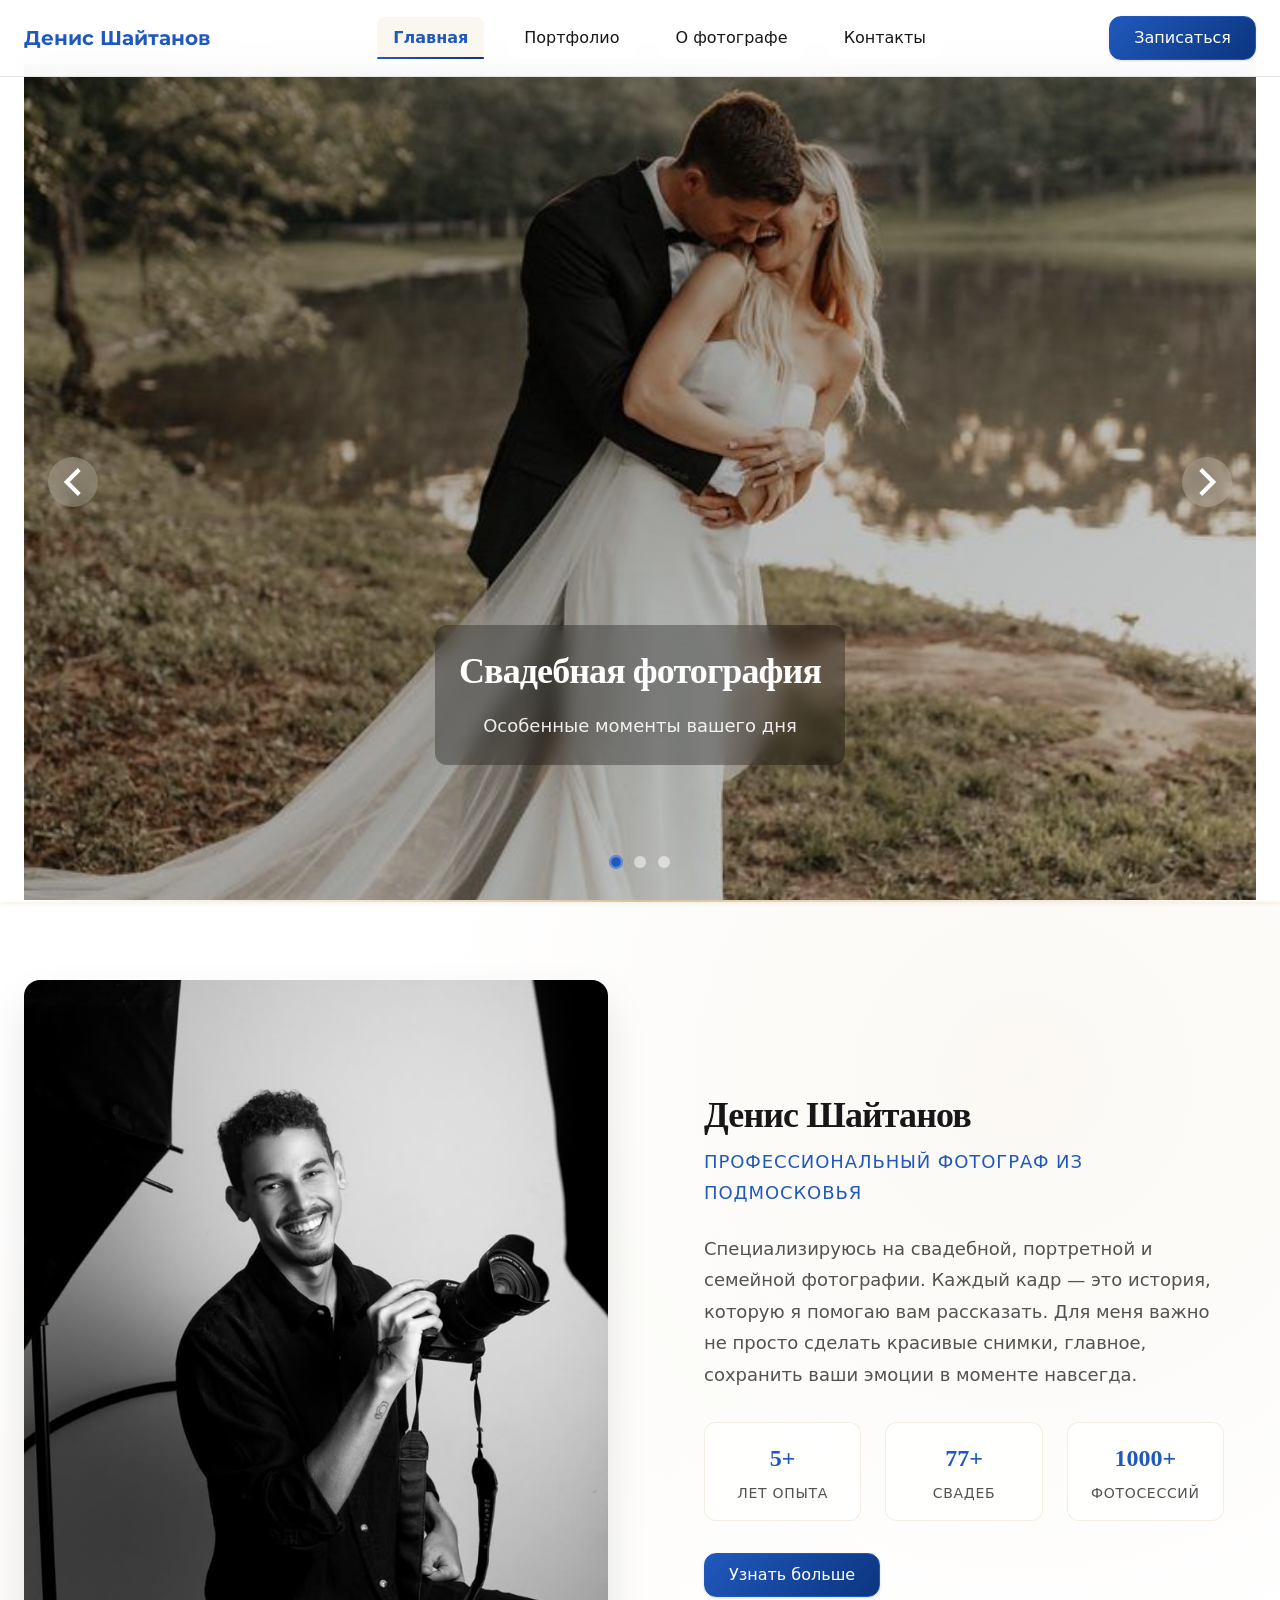
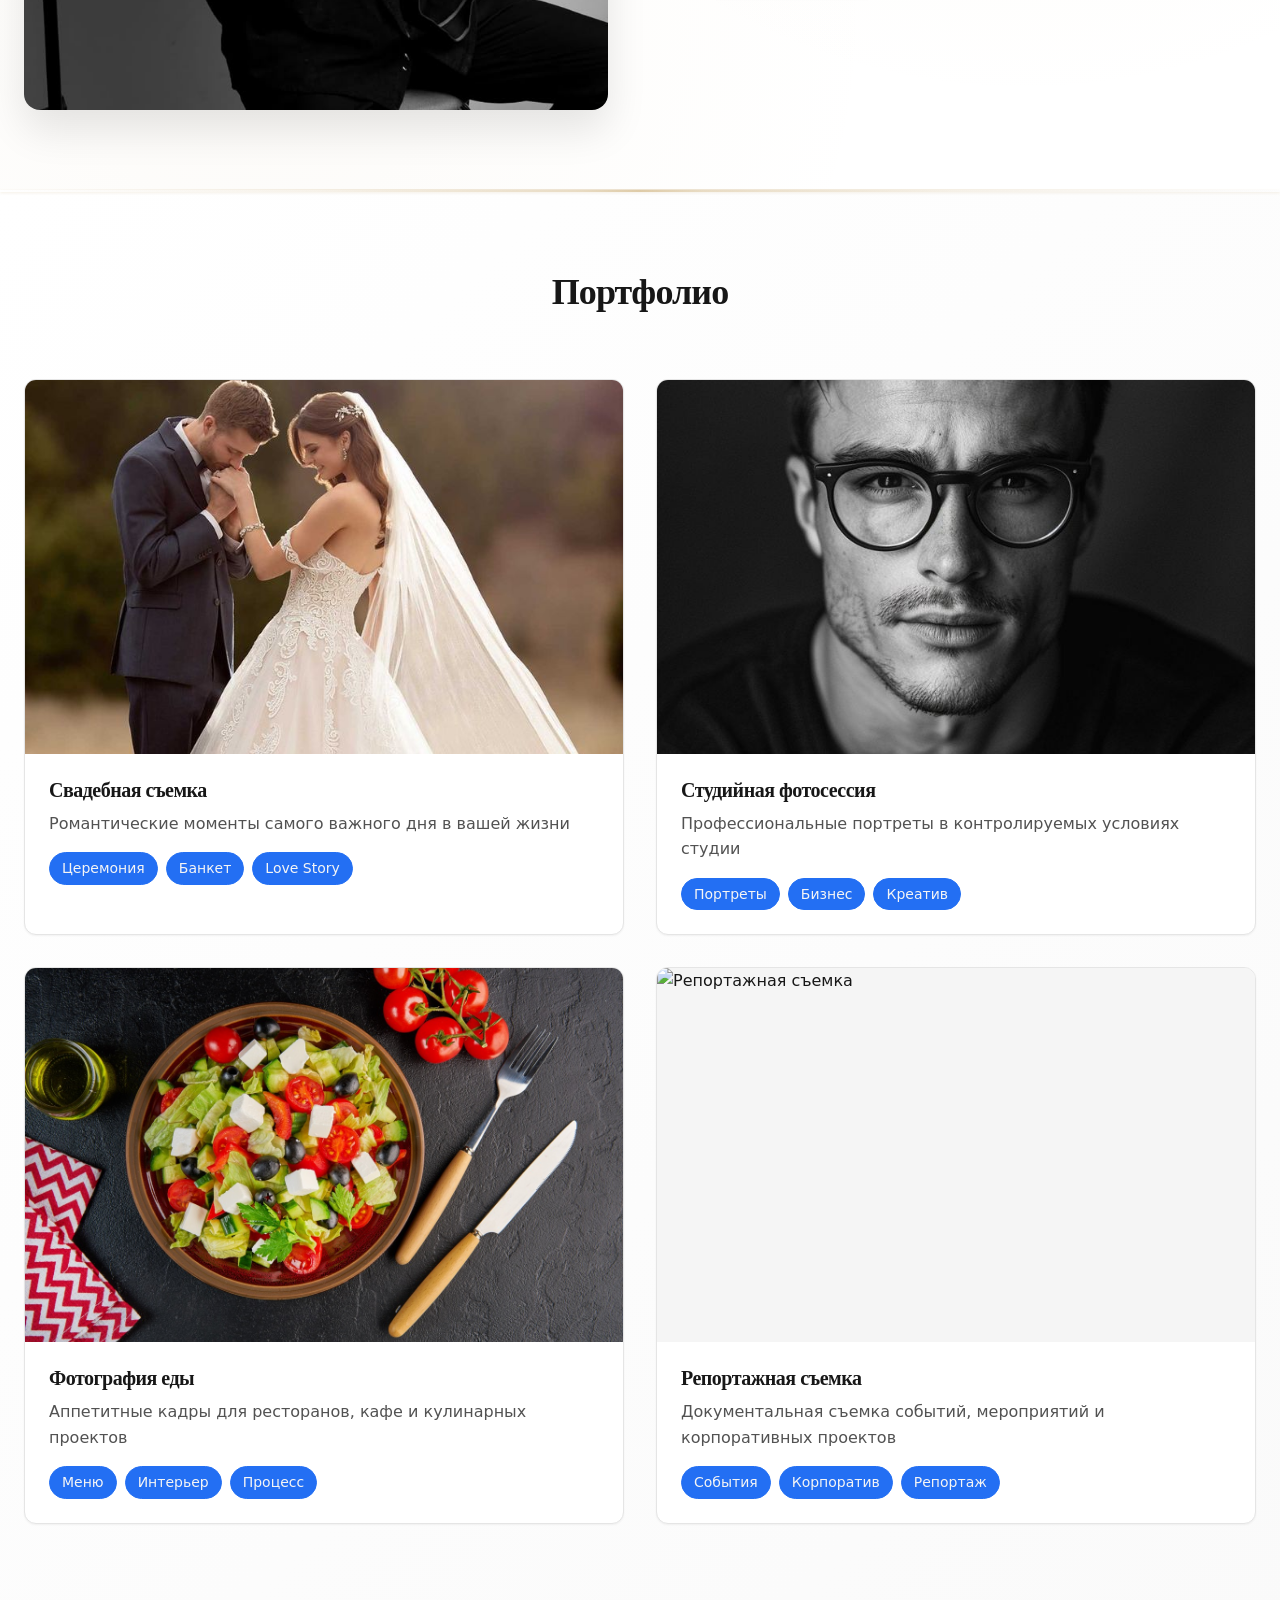
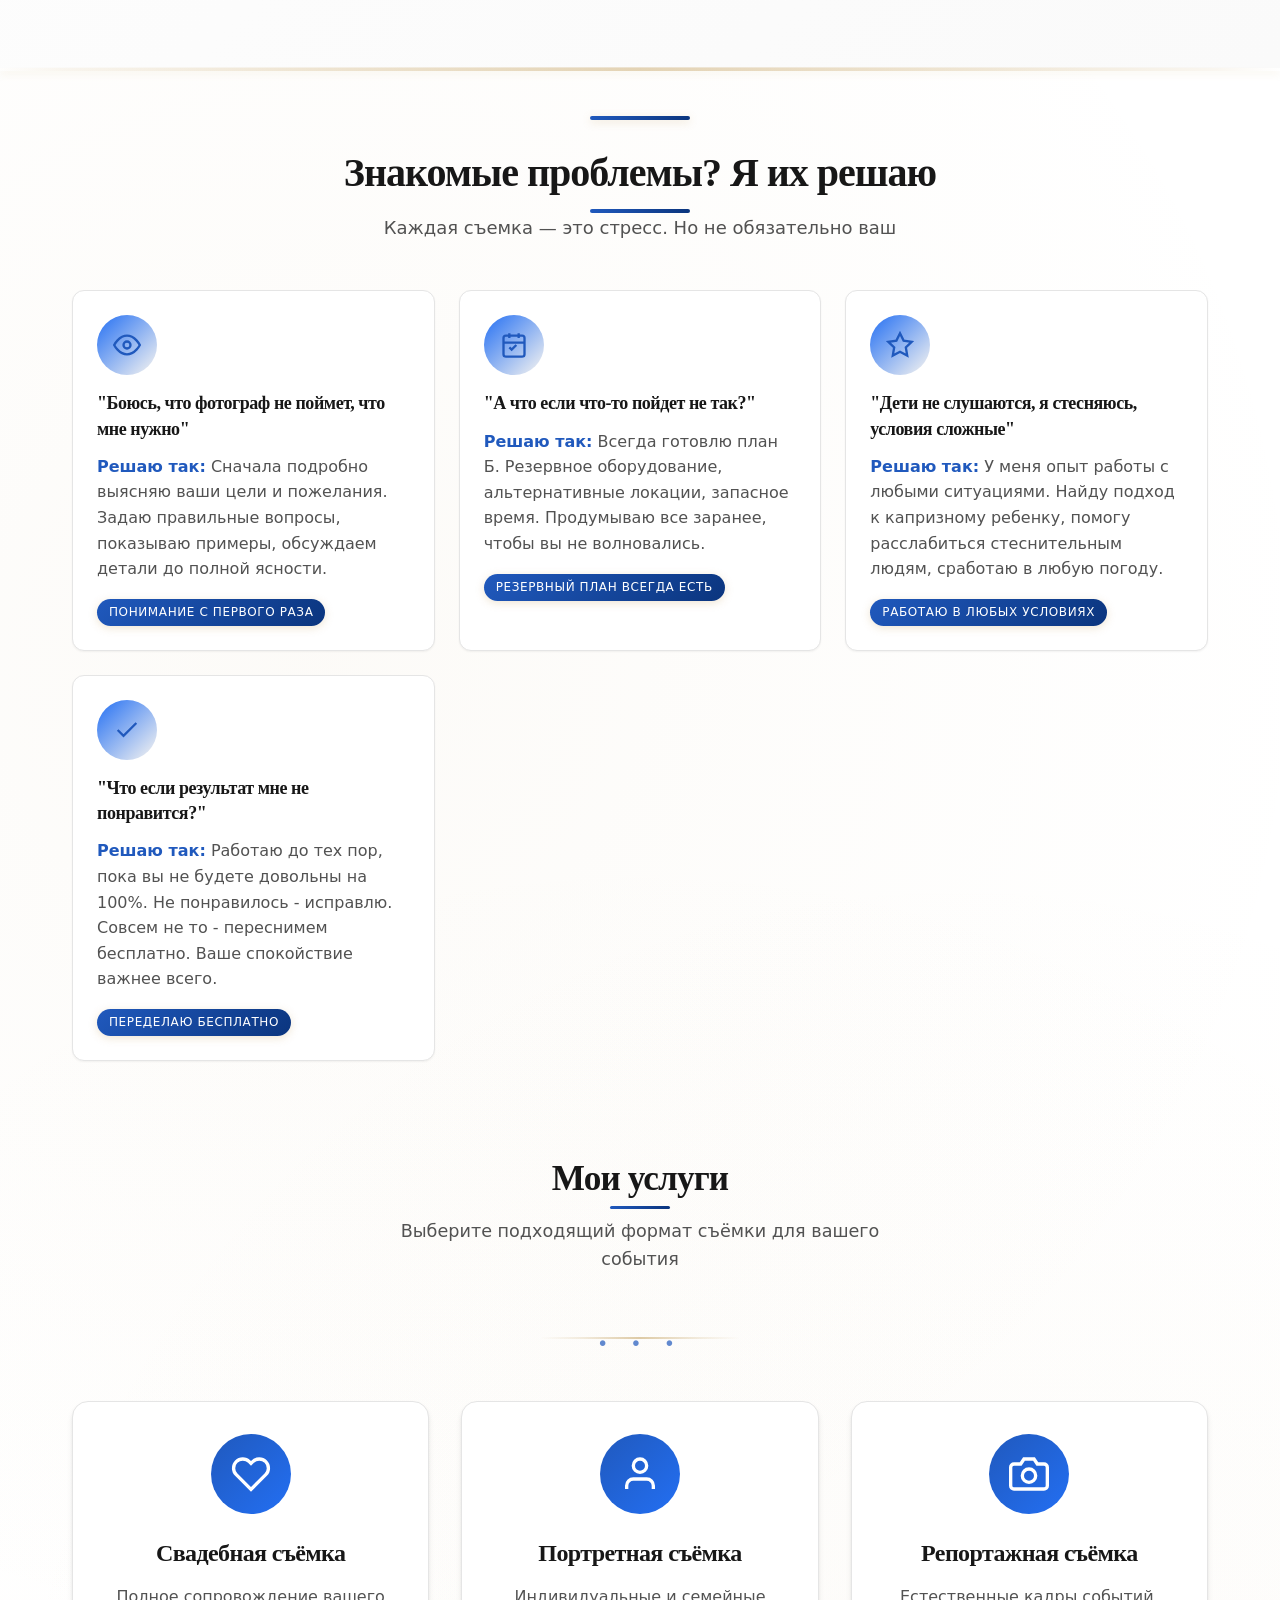
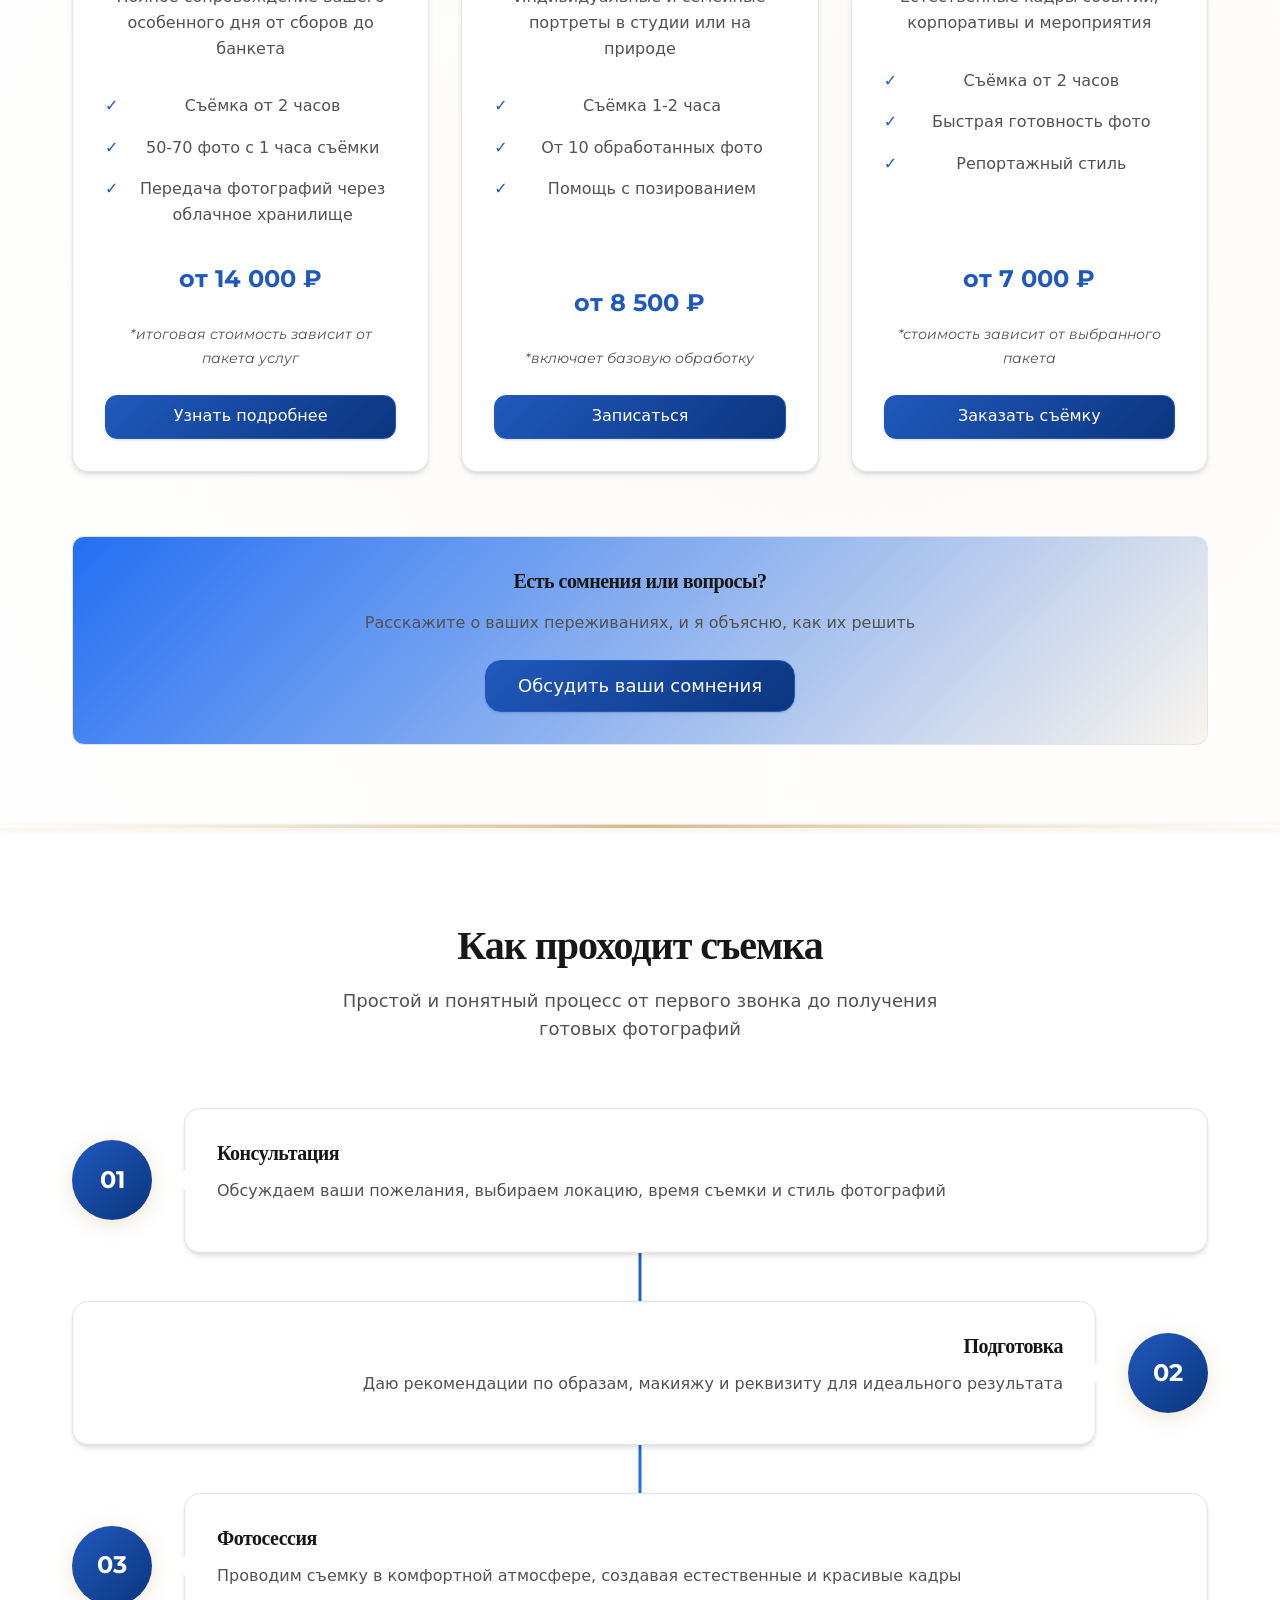
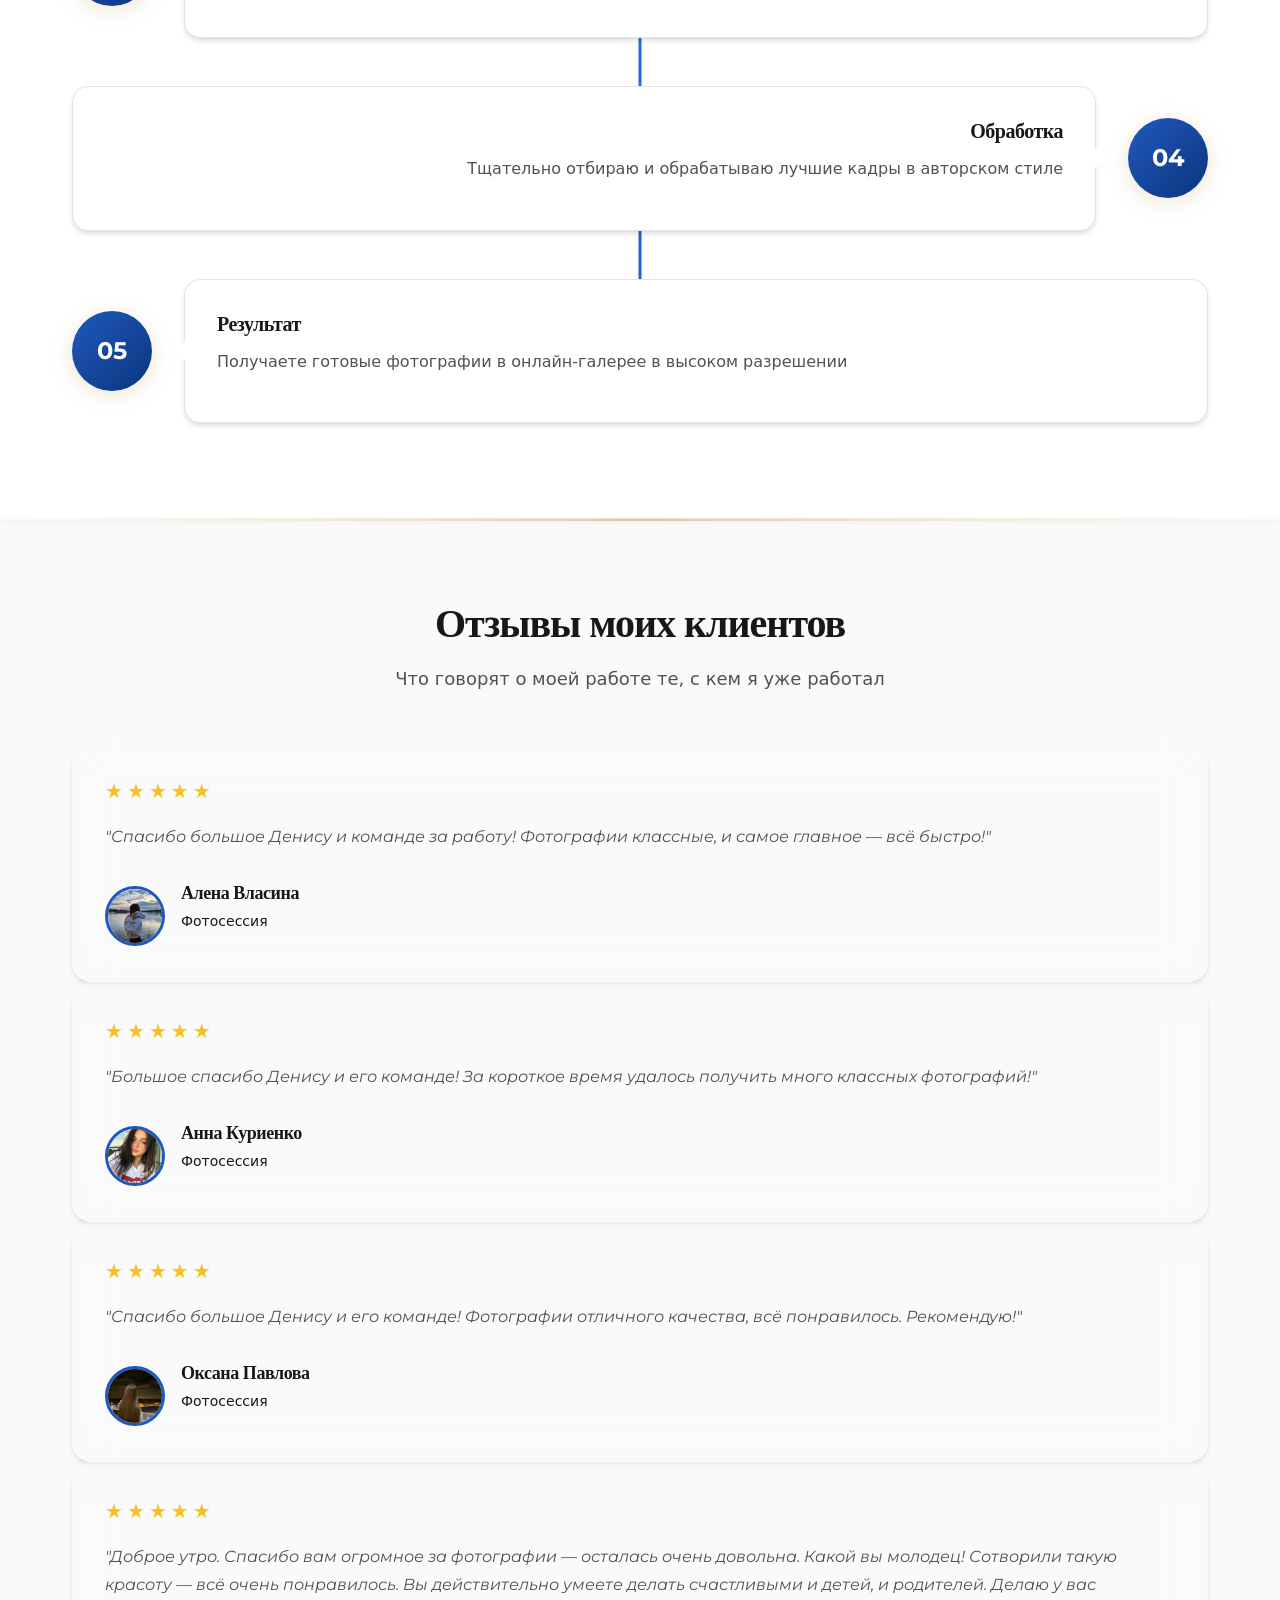
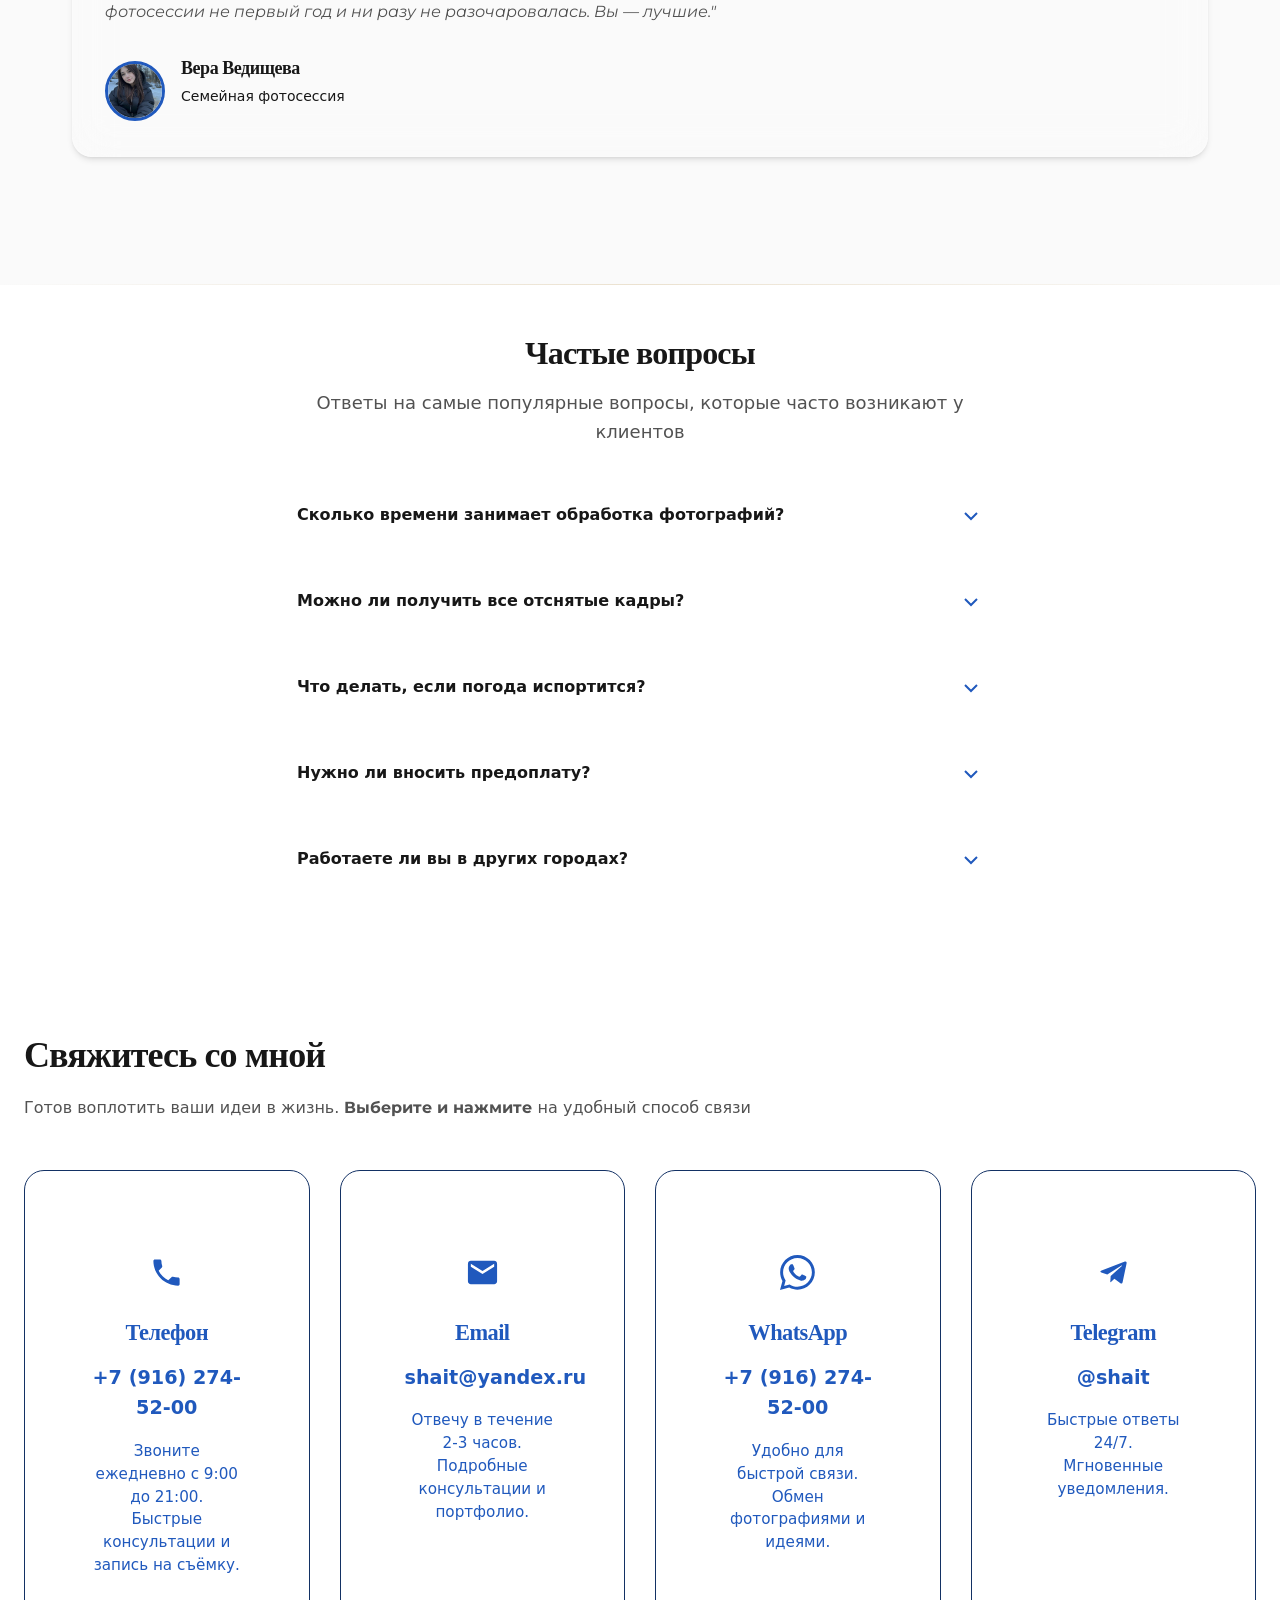
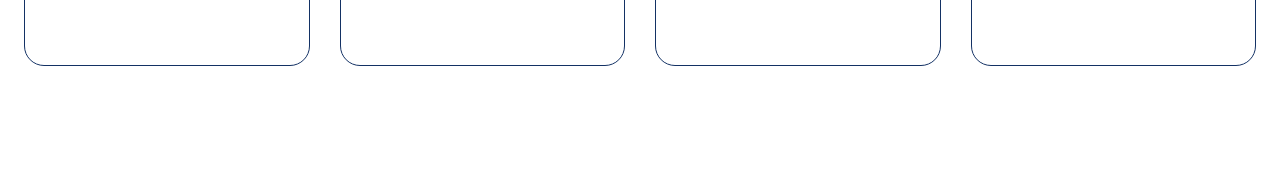
==== commit 5bcfc2ce: "31.03.2026" ====
--- a/index.html
+++ b/index.html
@@ -474,7 +474,7 @@
               *итоговая стоимость зависит от пакета услуг
             </p>
             <a
-              href="pages/contact/contact.html"
+              href="#contacts"
               class="service-card__action btn btn--primary"
               >Узнать подробнее</a
             >
@@ -505,7 +505,7 @@
             <div class="service-card__price">от 8 500 ₽</div>
             <p class="service-card__price-note">*включает базовую обработку</p>
             <a
-              href="pages/contact/contact.html"
+              href="#contacts"
               class="service-card__action btn btn--primary"
               >Записаться</a
             >
@@ -540,7 +540,7 @@
               *стоимость зависит от выбранного пакета
             </p>
             <a
-              href="pages/contact/contact.html"
+              href="#contacts"
               class="service-card__action btn btn--primary"
               >Заказать съёмку</a
             >
@@ -1053,51 +1053,8 @@
           >
         </div>
         
-    <!--<script>
-      window.addEventListener("load", function () {
-        document.querySelector(".slider");
-        const e = document.querySelectorAll(".slider__slide");
-        document.querySelectorAll(".slider__indicator");
-        e.length;
-      });
-    </script>
-    <script>
-      document.addEventListener("DOMContentLoaded", function () {
-        setTimeout(() => {
-          const e = document.querySelectorAll(".faq-item");
-          e.forEach((t, a) => {
-            const i = t.querySelector(".faq-item__trigger"),
-              s = t.querySelector(".faq-item__content");
-            i &&
-              s &&
-              ((s.style.maxHeight = "0px"),
-              (s.style.overflow = "hidden"),
-              (s.style.transition = "max-height 0.3s ease"),
-              i.addEventListener("click", function (a) {
-                a.preventDefault(), a.stopPropagation();
-                const r = t.classList.contains("active");
-                e.forEach((e) => {
-                  if (e !== t) {
-                    e.classList.remove("active");
-                    const t = e.querySelector(".faq-item__content"),
-                      a = e.querySelector(".faq-item__trigger");
-                    t && (t.style.maxHeight = "0px"),
-                      a && a.setAttribute("aria-expanded", "false");
-                  }
-                }),
-                  r
-                    ? (t.classList.remove("active"),
-                      (s.style.maxHeight = "0px"),
-                      i.setAttribute("aria-expanded", "false"))
-                    : (t.classList.add("active"),
-                      (s.style.maxHeight = s.scrollHeight + "px"),
-                      i.setAttribute("aria-expanded", "true"));
-              }));
-          });
-        }, 500);
-      });
-    </script>
-    <script defer="defer" src="/js/main.8.js"></script>-->
-    <script defer="defer" src="photo_Page-pet/js/den.js"></script
+    
+    <!--<script defer="defer" src="photo_Page-pet/js/den.js"></script>  -->
+    <script defer="defer" src="./js/den.js"></script>
   </body>
 </html>
--- a/css/main.f760dbf419c23b4b2b57.css
+++ b/css/main.f760dbf419c23b4b2b57.css
@@ -15338,7 +15338,8 @@
 }
 
 ::-webkit-scrollbar-track {
-    background: var(--color-bg-secondary);
+    background: rgb(35, 111, 243, 0.4);
+
 }
 
 ::-webkit-scrollbar-thumb {
